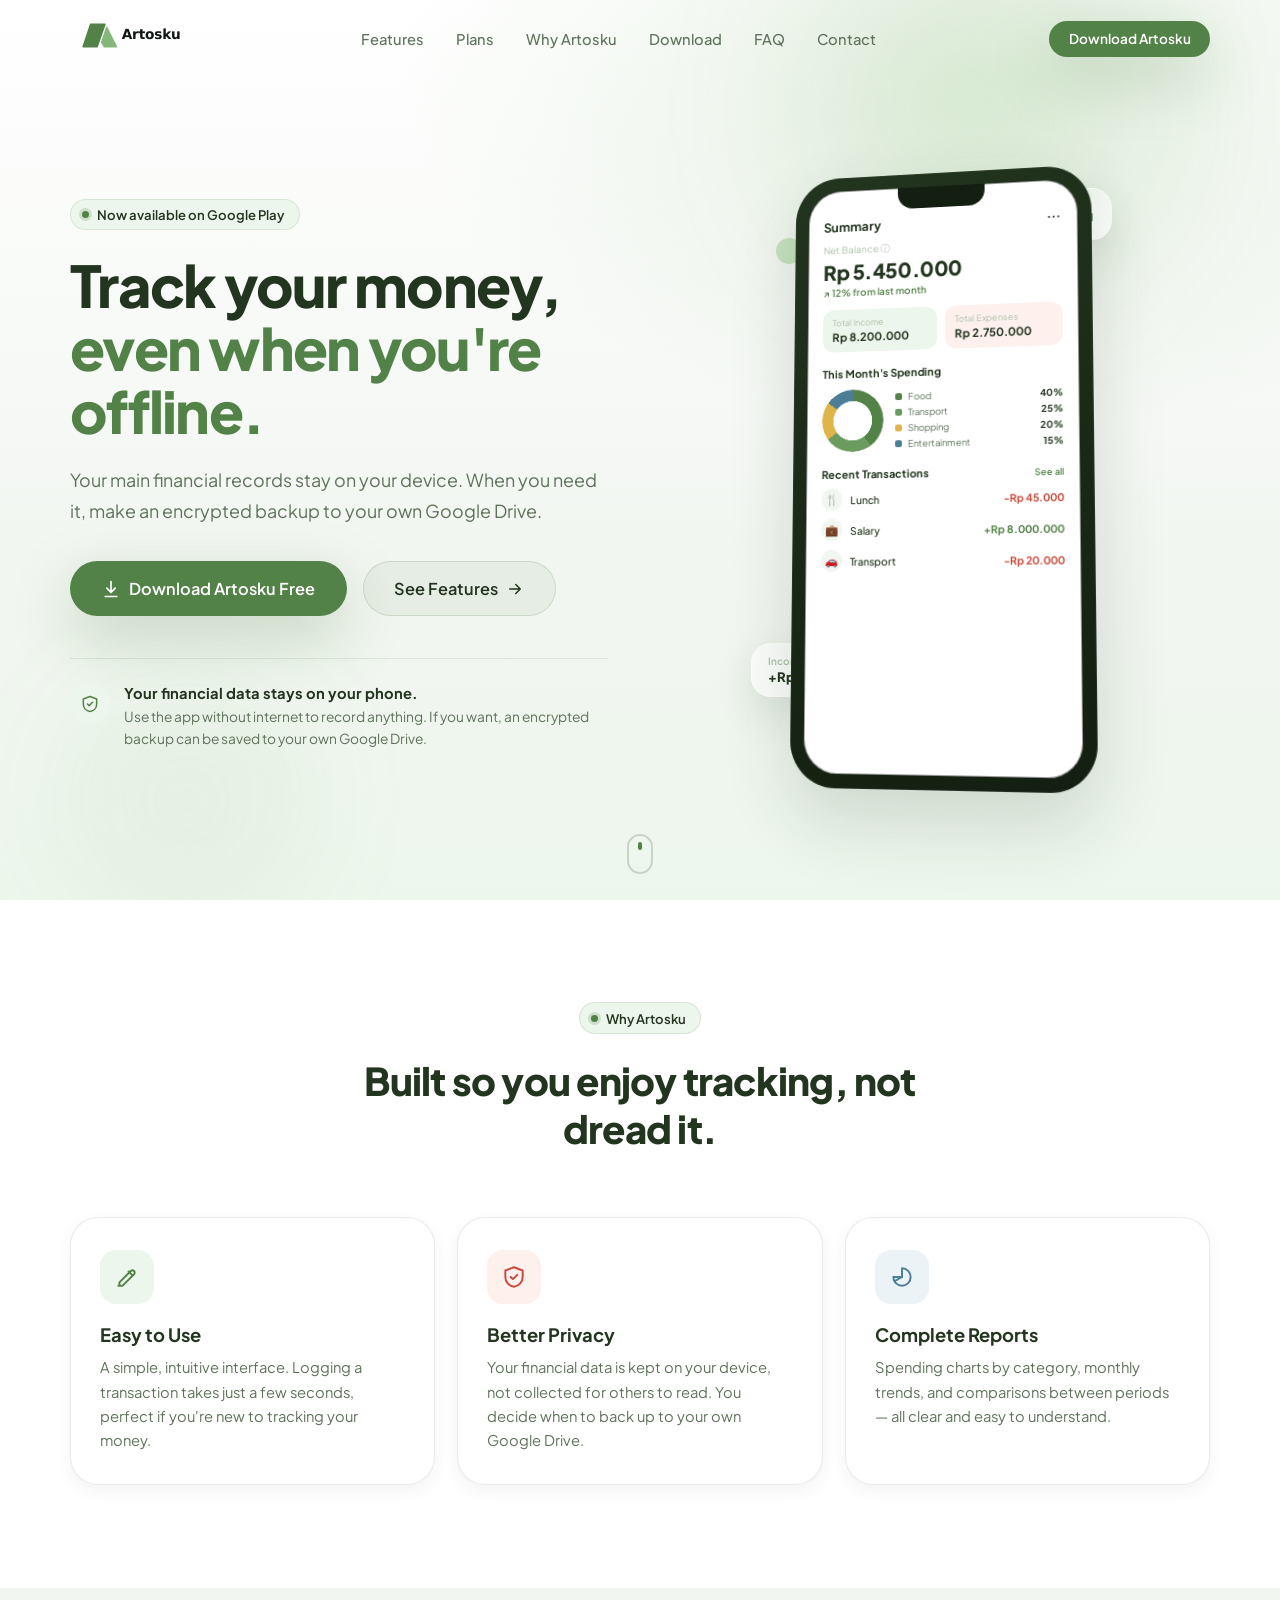
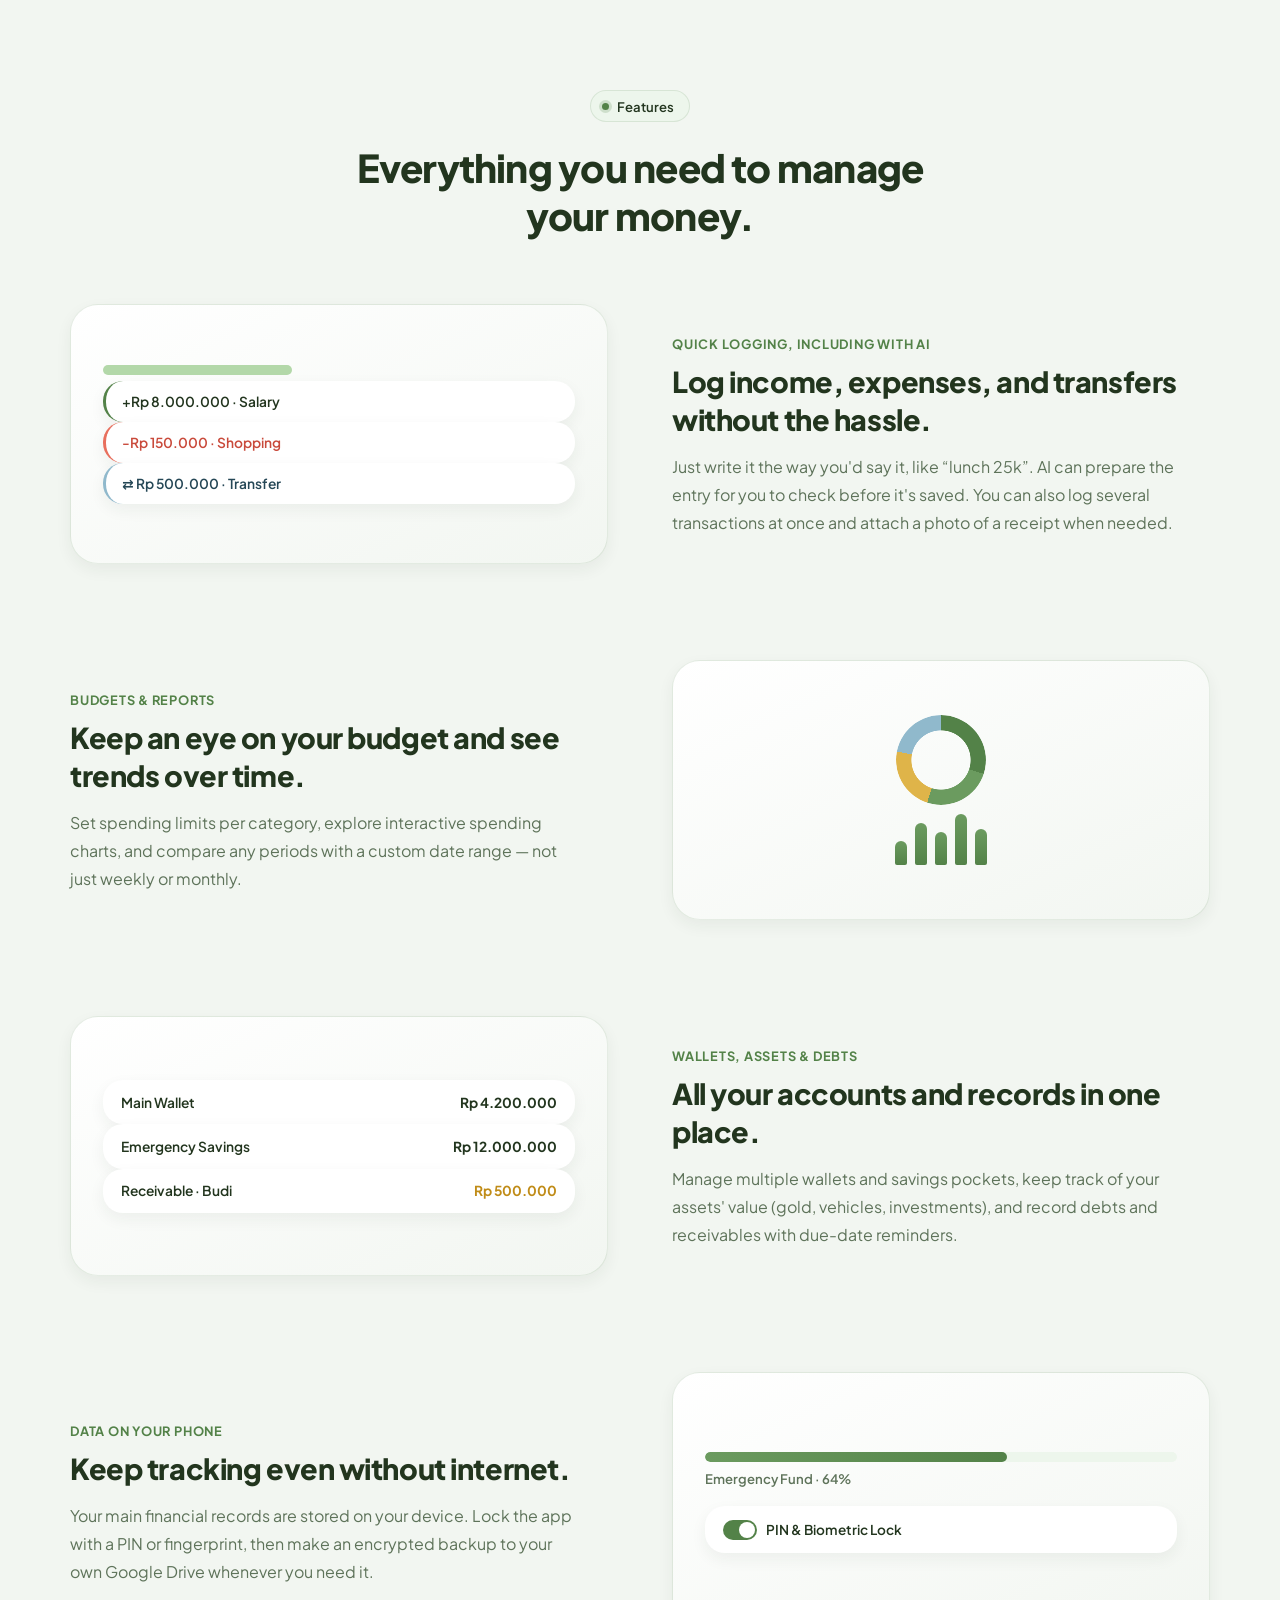
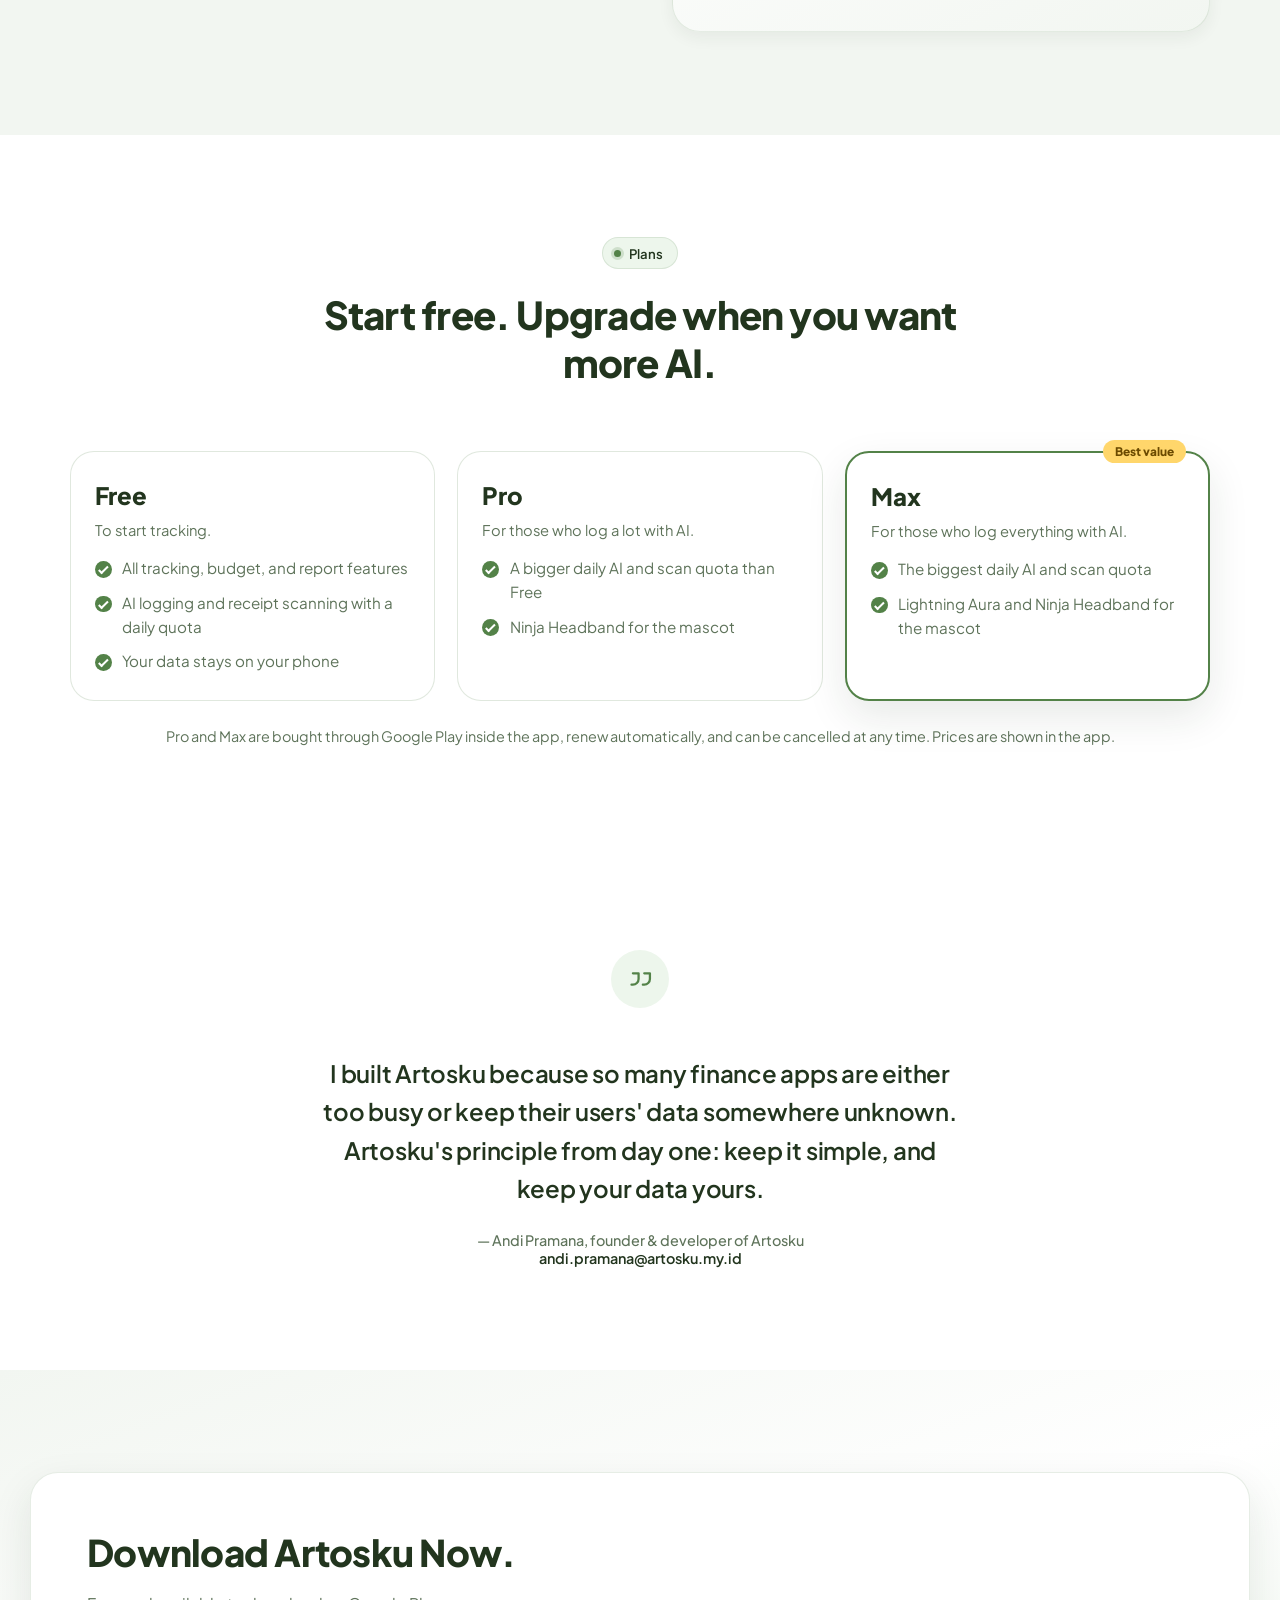
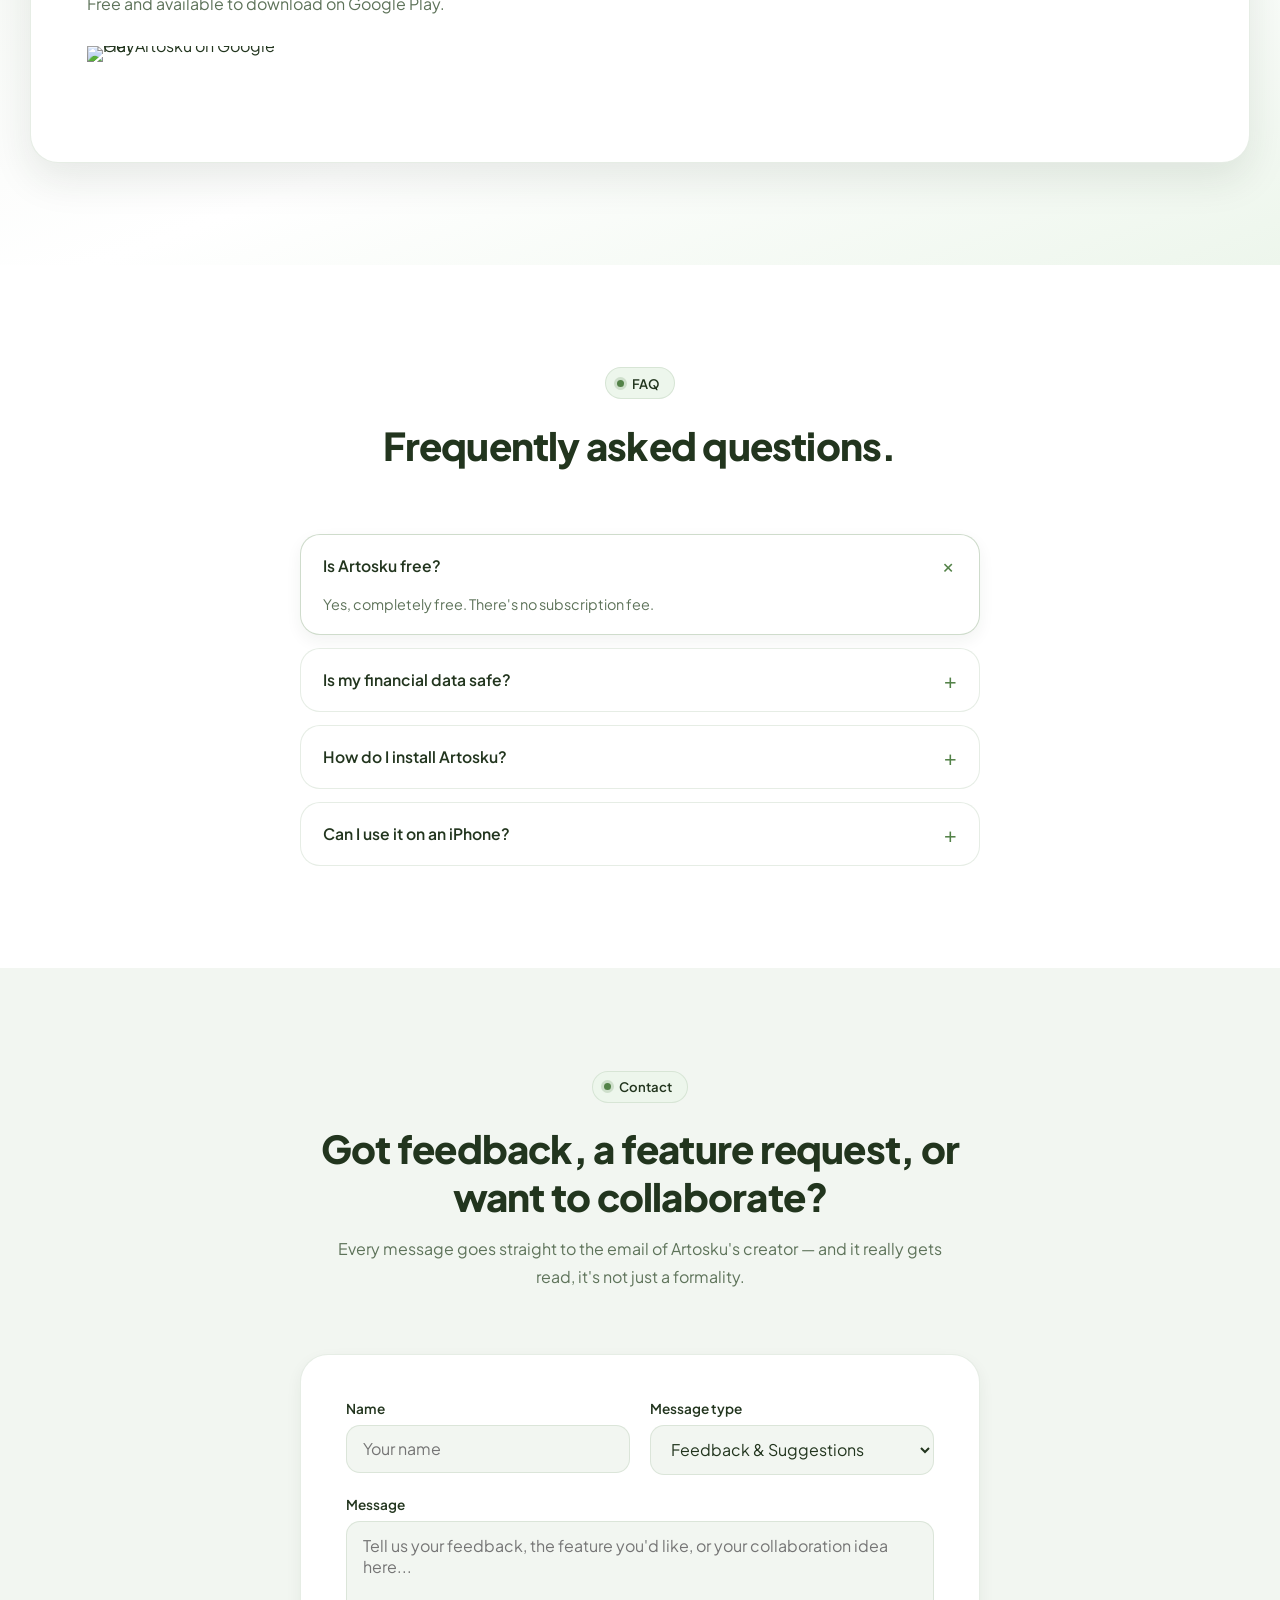
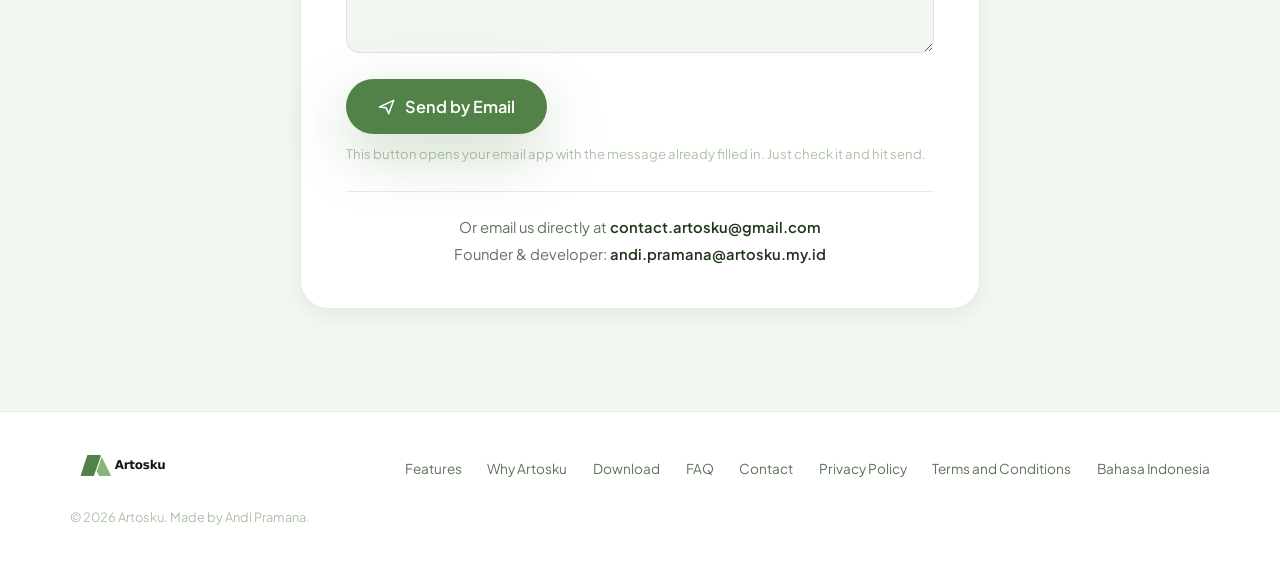
==== en/index.html @ 72b4ba41 "feat(i18n): English version of the website (landing, privacy, terms, early access), hreflang links a" ====
<!doctype html>
<html lang="en">
<head>
<meta charset="UTF-8" />
<meta name="viewport" content="width=device-width, initial-scale=1, viewport-fit=cover" />
<title>Artosku — Track Your Money, Even Offline</title>
<meta name="description" content="Artosku helps you track your finances, with your main data stored on your own device. Download it free on Google Play." />
<meta name="theme-color" content="#538248" />
<link rel="canonical" href="https://artosku.my.id/en/" />

<meta property="og:type" content="website" />
<meta property="og:title" content="Artosku — Track Your Money Easily, Live With More Clarity" />
<meta property="og:description" content="Track your finances with ease. Your data stays on your phone, stays private, and can be backed up to your own Google Drive." />
<meta property="og:image" content="../assets/artosku-app-icon.png" />
<meta name="twitter:card" content="summary_large_image" />
<meta name="twitter:title" content="Artosku — Track Your Money Easily, Live With More Clarity" />
<meta name="twitter:description" content="Track your finances with ease. Your data stays on your phone, stays private, and can be backed up to your own Google Drive." />
<meta name="twitter:image" content="../assets/artosku-app-icon.png" />

<link rel="icon" href="../assets/artosku-app-icon.svg" type="image/svg+xml" />
<link rel="apple-touch-icon" href="../assets/artosku-app-icon.png" />

<link rel="preconnect" href="https://fonts.googleapis.com" />
<link rel="preconnect" href="https://fonts.gstatic.com" crossorigin />
<link href="https://fonts.googleapis.com/css2?family=Plus+Jakarta+Sans:ital,wght@0,400;0,500;0,600;0,700;0,800;1,500&display=swap" rel="stylesheet" />

<link rel="stylesheet" href="../css/styles.css" />

<script type="application/ld+json">
{
  "@context": "https://schema.org",
  "@type": "MobileApplication",
  "name": "Artosku",
  "operatingSystem": "ANDROID",
  "applicationCategory": "FinanceApplication",
  "description": "A personal finance app for tracking income, expenses, budgets, and reports.",
  "offers": { "@type": "Offer", "price": "0", "priceCurrency": "IDR" }
}
</script>
<link rel="alternate" hreflang="id" href="https://artosku.my.id/" />
<link rel="alternate" hreflang="en" href="https://artosku.my.id/en/" />
<link rel="alternate" hreflang="x-default" href="https://artosku.my.id/" />
</head>
<body>

<a class="skip-link" href="#main">Skip to content</a>

<div class="cursor-glow" aria-hidden="true"></div>

<header class="navbar" id="navbar">
  <div class="container navbar__inner">
    <a href="#top" class="brand">
      <img src="../assets/artosku-logo.svg" alt="Artosku" width="118" height="49" class="brand__logo" />
    </a>

    <nav class="nav-links" aria-label="Main navigation">
      <a href="#fitur">Features</a>
      <a href="#paket">Plans</a>
      <a href="#kenapa">Why Artosku</a>
      <a href="#unduh">Download</a>
      <a href="#faq">FAQ</a>
      <a href="#kontak">Contact</a>
    </nav>

    <div class="navbar__actions">
      <a href="#unduh" class="btn btn--primary btn--sm">
        <span>Download Artosku</span>
      </a>
      <button class="menu-toggle" id="menuToggle" aria-label="Open menu" aria-expanded="false" aria-controls="mobileMenu">
        <span></span><span></span><span></span>
      </button>
    </div>
  </div>
</header>

<div class="mobile-menu" id="mobileMenu">
  <nav aria-label="Mobile navigation">
    <a href="#fitur">Features</a>
    <a href="#paket">Plans</a>
    <a href="#kenapa">Why Artosku</a>
    <a href="#unduh">Download</a>
    <a href="#faq">FAQ</a>
    <a href="#kontak">Contact</a>
    <a href="#unduh" class="btn btn--primary">Download Artosku</a>
  </nav>
</div>

<main id="main">

  <!-- ============ HERO ============ -->
  <section class="hero" id="top">
    <div class="hero__bg" aria-hidden="true">
      <div class="hero__sky"></div>
      <div class="hero__glow hero__glow--1"></div>
      <div class="hero__glow hero__glow--2"></div>
      <img class="parallax-layer" data-speed="0.06" src="../assets/layer-4-back.png" alt="" />
      <img class="parallax-layer" data-speed="0.12" src="../assets/layer-3.png" alt="" />
      <img class="parallax-layer" data-speed="0.20" src="../assets/layer-2.png" alt="" />
      <img class="parallax-layer parallax-layer--front" data-speed="0.32" src="../assets/layer-1-front.png" alt="" />
    </div>

    <div class="container hero__grid">
      <div class="hero__copy" data-reveal>
        <p class="eyebrow" data-reveal-child>
          <span class="eyebrow__dot"></span> Now available on Google Play
        </p>
        <h1 class="hero__title" data-reveal-child>
          Track your money,<br />
          <span class="text-accent">even when you're offline.</span>
        </h1>
        <p class="hero__desc" data-reveal-child>
          Your main financial records stay on your device. When you need it, make an encrypted backup to your own Google Drive.
        </p>

        <div class="hero__cta" data-reveal-child>
          <a href="#unduh" class="btn btn--primary btn--lg btn--shimmer">
            <svg class="icon" width="20" height="20" viewBox="0 0 24 24" fill="none"><path d="M12 3v13m0 0-5-5m5 5 5-5M5 21h14" stroke="currentColor" stroke-width="2" stroke-linecap="round" stroke-linejoin="round"/></svg>
            <span>Download Artosku Free</span>
          </a>
          <a href="#fitur" class="btn btn--ghost btn--lg">
            <span>See Features</span>
            <svg class="icon icon--arrow" width="18" height="18" viewBox="0 0 24 24" fill="none"><path d="M5 12h14m0 0-6-6m6 6-6 6" stroke="currentColor" stroke-width="2" stroke-linecap="round" stroke-linejoin="round"/></svg>
          </a>
        </div>

        <div class="hero__trust" data-reveal-child>
          <div class="hero__trust-icon">
            <svg width="20" height="20" viewBox="0 0 24 24" fill="none"><path d="M12 3 4 6v6c0 4.6 3.2 8.3 8 9 4.8-.7 8-4.4 8-9V6l-8-3Z" stroke="currentColor" stroke-width="1.8" stroke-linejoin="round"/><path d="m9 12 2 2 4-4" stroke="currentColor" stroke-width="1.8" stroke-linecap="round" stroke-linejoin="round"/></svg>
          </div>
          <div>
            <strong>Your financial data stays on your phone.</strong>
            <span>Use the app without internet to record anything. If you want, an encrypted backup can be saved to your own Google Drive.</span>
          </div>
        </div>
      </div>

      <div class="hero__visual" id="heroVisual" data-reveal>
        <div class="phone-stage" id="phoneStage">
          <div class="floating-card floating-card--chart" data-speed="0.45">
            <div class="floating-tilt">
              <svg width="22" height="22" viewBox="0 0 24 24" fill="none"><path d="M4 19V9m6 10V4m6 15v-7" stroke="currentColor" stroke-width="2.2" stroke-linecap="round"/></svg>
            </div>
          </div>
          <div class="floating-card floating-card--income" data-speed="0.4">
            <div class="floating-tilt">
              <span class="floating-card__label">Income</span>
              <span class="floating-card__value">+Rp 8.200.000</span>
            </div>
          </div>
          <div class="floating-dot floating-dot--1" data-speed="0.5"><div class="floating-tilt"></div></div>
          <div class="floating-dot floating-dot--2" data-speed="0.55"><div class="floating-tilt"></div></div>
          <div class="floating-spark" data-speed="0.5">
            <div class="floating-tilt">
              <svg width="18" height="18" viewBox="0 0 24 24" fill="currentColor"><path d="M12 2c.6 3.6 2.4 5.4 6 6-3.6.6-5.4 2.4-6 6-.6-3.6-2.4-5.4-6-6 3.6-.6 5.4-2.4 6-6Z"/></svg>
            </div>
          </div>

          <div class="phone" id="phoneMock">
            <div class="phone__notch"></div>
            <div class="phone__screen">
              <div class="mockscreen">
                <div class="mockscreen__top">
                  <span class="mockscreen__label">Summary</span>
                  <svg width="16" height="16" viewBox="0 0 24 24" fill="none"><circle cx="5" cy="12" r="1.6" fill="currentColor"/><circle cx="12" cy="12" r="1.6" fill="currentColor"/><circle cx="19" cy="12" r="1.6" fill="currentColor"/></svg>
                </div>
                <p class="mockscreen__sublabel">Net Balance <span>&#9432;</span></p>
                <p class="mockscreen__balance">Rp 5.450.000</p>
                <p class="mockscreen__trend">&#8599; 12% from last month</p>

                <div class="mockscreen__chips">
                  <div class="chip chip--in">
                    <span>Total Income</span>
                    <strong>Rp 8.200.000</strong>
                  </div>
                  <div class="chip chip--out">
                    <span>Total Expenses</span>
                    <strong>Rp 2.750.000</strong>
                  </div>
                </div>

                <p class="mockscreen__section-title">This Month's Spending</p>
                <div class="mockscreen__donut-row">
                  <div class="donut" role="img" aria-label="Spending chart by category"></div>
                  <ul class="donut-legend">
                    <li><i style="background:#538248"></i>Food <b>40%</b></li>
                    <li><i style="background:#6B9B5F"></i>Transport <b>25%</b></li>
                    <li><i style="background:#DFB449"></i>Shopping <b>20%</b></li>
                    <li><i style="background:#4C7F96"></i>Entertainment <b>15%</b></li>
                  </ul>
                </div>

                <div class="mockscreen__tx-head">
                  <span>Recent Transactions</span>
                  <span class="mockscreen__link">See all</span>
                </div>
                <ul class="tx-list">
                  <li>
                    <span class="tx-icon">&#127860;</span>
                    <span class="tx-name">Lunch</span>
                    <span class="tx-amount tx-amount--out">-Rp 45.000</span>
                  </li>
                  <li>
                    <span class="tx-icon">&#128188;</span>
                    <span class="tx-name">Salary</span>
                    <span class="tx-amount tx-amount--in">+Rp 8.000.000</span>
                  </li>
                  <li>
                    <span class="tx-icon">&#128663;</span>
                    <span class="tx-name">Transport</span>
                    <span class="tx-amount tx-amount--out">-Rp 20.000</span>
                  </li>
                </ul>
              </div>
            </div>
          </div>
        </div>
      </div>
    </div>

    <div class="scroll-cue" aria-hidden="true"><span></span></div>
  </section>

  <!-- ============ WHY ARTOSKU ============ -->
  <section class="section" id="kenapa">
    <div class="container">
      <div class="section__head" data-reveal>
        <p class="eyebrow eyebrow--center"><span class="eyebrow__dot"></span> Why Artosku</p>
        <h2 class="section__title">Built so you enjoy tracking, not dread it.</h2>
      </div>

      <div class="cards-3" data-reveal>
        <article class="feature-card" data-reveal-child>
          <div class="feature-card__icon feature-card__icon--a">
            <svg width="26" height="26" viewBox="0 0 24 24" fill="none"><path d="M4 20h4L18.5 9.5a2.1 2.1 0 0 0-3-3L5 17v3Z" stroke="currentColor" stroke-width="1.8" stroke-linejoin="round"/><path d="M13 6.5 17.5 11" stroke="currentColor" stroke-width="1.8"/></svg>
          </div>
          <h3>Easy to Use</h3>
          <p>A simple, intuitive interface. Logging a transaction takes just a few seconds, perfect if you're new to tracking your money.</p>
        </article>

        <article class="feature-card" data-reveal-child>
          <div class="feature-card__icon feature-card__icon--b">
            <svg width="26" height="26" viewBox="0 0 24 24" fill="none"><path d="M12 3 4 6v6c0 4.6 3.2 8.3 8 9 4.8-.7 8-4.4 8-9V6l-8-3Z" stroke="currentColor" stroke-width="1.8" stroke-linejoin="round"/><path d="m9 12 2 2 4-4" stroke="currentColor" stroke-width="1.8" stroke-linecap="round" stroke-linejoin="round"/></svg>
          </div>
          <h3>Better Privacy</h3>
          <p>Your financial data is kept on your device, not collected for others to read. You decide when to back up to your own Google Drive.</p>
        </article>

        <article class="feature-card" data-reveal-child>
          <div class="feature-card__icon feature-card__icon--c">
            <svg width="26" height="26" viewBox="0 0 24 24" fill="none"><path d="M12 12V4a8 8 0 1 1-8 8h8Z" stroke="currentColor" stroke-width="1.8" stroke-linejoin="round"/><path d="M12 12 5.6 15.6" stroke="currentColor" stroke-width="1.8" stroke-linecap="round"/></svg>
          </div>
          <h3>Complete Reports</h3>
          <p>Spending charts by category, monthly trends, and comparisons between periods &mdash; all clear and easy to understand.</p>
        </article>
      </div>
    </div>
  </section>

  <!-- ============ FEATURES ============ -->
  <section class="section section--soft" id="fitur">
    <div class="container">
      <div class="section__head" data-reveal>
        <p class="eyebrow eyebrow--center"><span class="eyebrow__dot"></span> Features</p>
        <h2 class="section__title">Everything you need to manage your money.</h2>
      </div>

      <div class="feature-rows">
        <div class="feature-row" data-reveal>
          <div class="feature-row__visual" data-reveal-child>
            <div class="mini-frame mini-frame--a">
              <div class="mini-line mini-line--head"></div>
              <div class="mini-pill mini-pill--income">+Rp 8.000.000 &middot; Salary</div>
              <div class="mini-pill mini-pill--expense">-Rp 150.000 &middot; Shopping</div>
              <div class="mini-pill mini-pill--transfer">&#8644; Rp 500.000 &middot; Transfer</div>
            </div>
          </div>
          <div class="feature-row__copy" data-reveal-child>
            <span class="feature-row__index">Quick Logging, Including With AI</span>
            <h3>Log income, expenses, and transfers without the hassle.</h3>
            <p>Just write it the way you'd say it, like “lunch 25k”. AI can prepare the entry for you to check before it's saved. You can also log several transactions at once and attach a photo of a receipt when needed.</p>
          </div>
        </div>

        <div class="feature-row feature-row--reverse" data-reveal>
          <div class="feature-row__visual" data-reveal-child>
            <div class="mini-frame mini-frame--b">
              <div class="mini-donut"></div>
              <div class="mini-bars">
                <span style="--h:40%"></span><span style="--h:70%"></span><span style="--h:55%"></span><span style="--h:85%"></span><span style="--h:60%"></span>
              </div>
            </div>
          </div>
          <div class="feature-row__copy" data-reveal-child>
            <span class="feature-row__index">Budgets &amp; Reports</span>
            <h3>Keep an eye on your budget and see trends over time.</h3>
            <p>Set spending limits per category, explore interactive spending charts, and compare any periods with a custom date range &mdash; not just weekly or monthly.</p>
          </div>
        </div>

        <div class="feature-row" data-reveal>
          <div class="feature-row__visual" data-reveal-child>
            <div class="mini-frame mini-frame--c">
              <div class="mini-wallet">Main Wallet <b>Rp 4.200.000</b></div>
              <div class="mini-wallet">Emergency Savings <b>Rp 12.000.000</b></div>
              <div class="mini-wallet mini-wallet--debt">Receivable &middot; Budi <b>Rp 500.000</b></div>
            </div>
          </div>
          <div class="feature-row__copy" data-reveal-child>
            <span class="feature-row__index">Wallets, Assets &amp; Debts</span>
            <h3>All your accounts and records in one place.</h3>
            <p>Manage multiple wallets and savings pockets, keep track of your assets' value (gold, vehicles, investments), and record debts and receivables with due-date reminders.</p>
          </div>
        </div>

        <div class="feature-row feature-row--reverse" data-reveal>
          <div class="feature-row__visual" data-reveal-child>
            <div class="mini-frame mini-frame--d">
              <div class="mini-goal">
                <div class="mini-goal__bar"><span style="width:64%"></span></div>
                <span class="mini-goal__label">Emergency Fund &middot; 64%</span>
              </div>
              <div class="mini-toggle"><span></span> PIN &amp; Biometric Lock</div>
            </div>
          </div>
          <div class="feature-row__copy" data-reveal-child>
            <span class="feature-row__index">Data on Your Phone</span>
            <h3>Keep tracking even without internet.</h3>
            <p>Your main financial records are stored on your device. Lock the app with a PIN or fingerprint, then make an encrypted backup to your own Google Drive whenever you need it.</p>
          </div>
        </div>
      </div>
    </div>
  </section>

  <!-- ============ PLANS ============ -->
  <section class="section" id="paket">
    <div class="container">
      <div class="section__head" data-reveal>
        <p class="eyebrow eyebrow--center"><span class="eyebrow__dot"></span> Plans</p>
        <h2 class="section__title">Start free. Upgrade when you want more AI.</h2>
      </div>

      <div class="cards-3 plans" data-reveal>
        <div class="plan-card" data-reveal-child>
          <h3>Free</h3>
          <p class="plan-card__note">To start tracking.</p>
          <ul>
            <li>All tracking, budget, and report features</li>
            <li>AI logging and receipt scanning with a daily quota</li>
            <li>Your data stays on your phone</li>
          </ul>
        </div>

        <div class="plan-card" data-reveal-child>
          <h3>Pro</h3>
          <p class="plan-card__note">For those who log a lot with AI.</p>
          <ul>
            <li>A bigger daily AI and scan quota than Free</li>
            <li>Ninja Headband for the mascot</li>
          </ul>
        </div>

        <div class="plan-card plan-card--best" data-reveal-child>
          <span class="plan-card__badge">Best value</span>
          <h3>Max</h3>
          <p class="plan-card__note">For those who log everything with AI.</p>
          <ul>
            <li>The biggest daily AI and scan quota</li>
            <li>Lightning Aura and Ninja Headband for the mascot</li>
          </ul>
        </div>
      </div>

      <p class="plans__foot" data-reveal>Pro and Max are bought through Google Play inside the app, renew automatically, and can be cancelled at any time. Prices are shown in the app.</p>
    </div>
  </section>

  <!-- ============ FOUNDER NOTE ============ -->
  <section class="section" id="cerita">
    <div class="container">
      <div class="founder-note" data-reveal>
        <div class="founder-note__mark" data-reveal-child>
          <svg width="34" height="34" viewBox="0 0 24 24" fill="none"><path d="M7 8h4v4c0 2.2-1.8 4-4 4H6" stroke="currentColor" stroke-width="1.6" stroke-linecap="round" stroke-linejoin="round"/><path d="M15 8h4v4c0 2.2-1.8 4-4 4h-1" stroke="currentColor" stroke-width="1.6" stroke-linecap="round" stroke-linejoin="round"/></svg>
        </div>
        <blockquote data-reveal-child>
          I built Artosku because so many finance apps are either too busy or keep
          their users' data somewhere unknown. Artosku's principle from day one:
          keep it simple, and keep your data yours.
        </blockquote>
        <p class="founder-note__by" data-reveal-child>&mdash; Andi Pramana, founder &amp; developer of Artosku<br /><a href="mailto:andi.pramana@artosku.my.id">andi.pramana@artosku.my.id</a></p>
      </div>
    </div>
  </section>

  <!-- ============ DOWNLOAD ============ -->
  <section class="section download" id="unduh">
    <div class="download__bg" aria-hidden="true"></div>
    <div class="container download__inner" data-reveal>
      <div class="download__copy" data-reveal-child>
        <h2>Download Artosku Now.</h2>
        <p>Free and available to download on Google Play.</p>

        <div class="download__actions">
          <a href="https://play.google.com/store/apps/details?id=com.artosku" target="_blank" rel="noopener" class="download__badge">
            <img src="../assets/google-play-badge.svg" alt="Get Artosku on Google Play" width="200" height="60" />
          </a>
        </div>
      </div>
    </div>
  </section>

  <!-- ============ FAQ ============ -->
  <section class="section" id="faq">
    <div class="container container--narrow">
      <div class="section__head" data-reveal>
        <p class="eyebrow eyebrow--center"><span class="eyebrow__dot"></span> FAQ</p>
        <h2 class="section__title">Frequently asked questions.</h2>
      </div>

      <div class="faq-list" data-reveal>
        <details class="faq-item" data-reveal-child open>
          <summary>Is Artosku free?</summary>
          <div class="faq-item__body">Yes, completely free. There's no subscription fee.</div>
        </details>
        <details class="faq-item" data-reveal-child>
          <summary>Is my financial data safe?</summary>
          <div class="faq-item__body">Your main financial data is stored on your phone. You can lock the app with a PIN or fingerprint, and make an encrypted backup to your own Google Drive.</div>
        </details>
        <details class="faq-item" data-reveal-child>
          <summary>How do I install Artosku?</summary>
          <div class="faq-item__body">Artosku is available directly on Google Play. Just open the download link on this page or search for "Artosku" on Google Play, then install it like any other app.</div>
        </details>
        <details class="faq-item" data-reveal-child>
          <summary>Can I use it on an iPhone?</summary>
          <div class="faq-item__body">For now, Artosku is only available for Android. iOS support is still being considered.</div>
        </details>
      </div>
    </div>
  </section>

  <!-- ============ CONTACT ============ -->
  <section class="section section--soft" id="kontak">
    <div class="container container--narrow">
      <div class="section__head" data-reveal>
        <p class="eyebrow eyebrow--center"><span class="eyebrow__dot"></span> Contact</p>
        <h2 class="section__title">Got feedback, a feature request, or want to collaborate?</h2>
        <p class="section__desc">Every message goes straight to the email of Artosku's creator &mdash; and it really gets read, it's not just a formality.</p>
      </div>

      <div class="contact-card" data-reveal>
        <form class="contact-form" id="contactForm">
          <div class="contact-form__row" data-reveal-child>
            <div class="form-field">
              <label for="contactName">Name</label>
              <input type="text" id="contactName" name="name" autocomplete="name" placeholder="Your name" required />
            </div>
            <div class="form-field">
              <label for="contactType">Message type</label>
              <select id="contactType" name="type" required>
                <option value="Feedback &amp; Suggestions">Feedback &amp; Suggestions</option>
                <option value="Feature Request">Feature Request</option>
                <option value="Partnership / Collaboration">Partnership / Collaboration</option>
                <option value="Other">Other</option>
              </select>
            </div>
          </div>

          <div class="form-field" data-reveal-child>
            <label for="contactMessage">Message</label>
            <textarea id="contactMessage" name="message" rows="5" placeholder="Tell us your feedback, the feature you'd like, or your collaboration idea here..." required></textarea>
          </div>

          <div class="contact-form__actions" data-reveal-child>
            <button type="submit" class="btn btn--primary btn--lg btn--shimmer">
              <svg class="icon" width="20" height="20" viewBox="0 0 24 24" fill="none"><path d="M3 12 20 4l-6 16-3-7-8-1Z" stroke="currentColor" stroke-width="1.8" stroke-linejoin="round"/></svg>
              <span>Send by Email</span>
            </button>
            <p class="contact-form__note">This button opens your email app with the message already filled in. Just check it and hit send.</p>
          </div>
        </form>

        <p class="contact-fallback" data-reveal-child>
          Or email us directly at
          <a href="mailto:contact.artosku@gmail.com">contact.artosku@gmail.com</a>
        </p>
        <p class="contact-fallback contact-fallback--founder" data-reveal-child>
          Founder &amp; developer:
          <a href="mailto:andi.pramana@artosku.my.id">andi.pramana@artosku.my.id</a>
        </p>
      </div>
    </div>
  </section>

</main>

<footer class="footer">
  <div class="container footer__inner">
    <a href="#top" class="brand brand--footer">
      <img src="../assets/artosku-logo.svg" alt="Artosku" width="102" height="42" class="brand__logo" />
    </a>
    <nav class="footer__links" aria-label="Footer navigation">
      <a href="#fitur">Features</a>
      <a href="#kenapa">Why Artosku</a>
      <a href="#unduh">Download</a>
      <a href="#faq">FAQ</a>
      <a href="#kontak">Contact</a>
      <a href="privacy.html">Privacy Policy</a>
      <a href="terms.html">Terms and Conditions</a>
      <a href="../index.html" hreflang="id" lang="id">Bahasa Indonesia</a>
    </nav>
    <p class="footer__copy">&copy; <span id="year"></span> Artosku. Made by Andi Pramana.</p>
  </div>
</footer>

<script src="../js/main.js"></script>
</body>
</html>
---- css/styles.css ----
/* ==========================================================================
   Artosku landing page — design tokens
   ========================================================================== */

:root {
  --primary: #538248;
  --primary-dark: #22351E;
  --primary-light: #86B77A;
  --secondary: #6B9B5F;
  --accent: #B3D8A9;
  --accent-soft: #EDF6EC;
  --action: #E86F5D;
  --action-dark: #C94A3B;
  --chart-blue: #4C7F96;
  --chart-gold: #DFB449;

  --bg: #FFFFFF;
  --bg-soft: #F2F6F1;
  --card-bg: rgba(255, 255, 255, 0.72);
  --card-border: rgba(83, 130, 72, 0.14);

  --ink: #22351E;
  --ink-soft: #5E735A;
  --ink-faint: #AEC1AA;

  --shadow-sm: 0 6px 16px rgba(34, 53, 30, 0.06);
  --shadow-md: 0 16px 40px rgba(34, 53, 30, 0.10);
  --shadow-lg: 0 30px 70px rgba(34, 53, 30, 0.16);
  --shadow-glow: 0 20px 60px rgba(83, 130, 72, 0.28);

  --radius-sm: 14px;
  --radius-md: 20px;
  --radius-lg: 28px;
  --radius-pill: 999px;

  --ease-out-expo: cubic-bezier(0.16, 1, 0.3, 1);
  --ease-soft: cubic-bezier(0.22, 1, 0.36, 1);

  --container-w: 1220px;
  --font-display: "Plus Jakarta Sans", ui-sans-serif, system-ui, sans-serif;
}

/* ==========================================================================
   Reset / base
   ========================================================================== */

*, *::before, *::after { box-sizing: border-box; }
/* scroll-behavior: smooth is intentionally NOT set globally here — in
   Chrome/Edge on Windows it also applies to native mouse-wheel scrolling,
   turning every discrete wheel tick into its own eased animation, which
   reads as stepped/jittery scrolling while just reading the page. Smooth
   scrolling for in-page anchor links is instead done via
   Element.scrollIntoView({ behavior: "smooth" }) in js/main.js, which only
   fires on anchor clicks and leaves native wheel/trackpad scrolling alone. */
html { overflow-x: hidden; }
@media (prefers-reduced-motion: reduce) {
  html { scroll-behavior: auto; }
  * { animation-duration: 0.001ms !important; animation-iteration-count: 1 !important; transition-duration: 0.001ms !important; scroll-behavior: auto !important; }
}

body {
  margin: 0;
  font-family: var(--font-display);
  color: var(--ink);
  background: var(--bg);
  -webkit-font-smoothing: antialiased;
  text-rendering: optimizeLegibility;
  overflow-x: hidden;
  width: 100%;
}

img { max-width: 100%; display: block; }
a { color: inherit; text-decoration: none; }
ul { list-style: none; margin: 0; padding: 0; }
h1, h2, h3, p { margin: 0; }
button { font: inherit; cursor: pointer; }
svg { display: block; }

.skip-link {
  position: absolute;
  left: -999px;
  top: 0;
  background: var(--primary);
  color: #fff;
  padding: 0.75rem 1.25rem;
  border-radius: 0 0 var(--radius-sm) 0;
  z-index: 1000;
}
.skip-link:focus { left: 0; }

:focus-visible {
  outline: 2px solid var(--primary);
  outline-offset: 3px;
  border-radius: 6px;
}

.container {
  max-width: var(--container-w);
  margin-inline: auto;
  padding-inline: clamp(1.25rem, 4vw, 2.5rem);
}
.container--narrow { max-width: 760px; }

.text-accent { color: var(--primary); }

/* cursor glow (desktop only, decorative) */
.cursor-glow {
  position: fixed;
  inset: 0;
  pointer-events: none;
  z-index: 2;
  background: radial-gradient(420px circle at var(--mx, 50%) var(--my, 30%), rgba(83, 130, 72, 0.07), transparent 70%);
  opacity: 0;
  transition: opacity 0.4s ease;
}
@media (hover: hover) and (pointer: fine) {
  .cursor-glow.is-active { opacity: 1; }
}

/* ==========================================================================
   Buttons
   ========================================================================== */

.btn {
  --btn-y: 0px;
  position: relative;
  display: inline-flex;
  align-items: center;
  justify-content: center;
  gap: 0.5rem;
  font-weight: 600;
  font-size: 0.95rem;
  padding: 0.85rem 1.5rem;
  border-radius: var(--radius-pill);
  border: 1px solid transparent;
  transform: translateY(var(--btn-y));
  transition: transform 0.35s var(--ease-out-expo), box-shadow 0.35s var(--ease-out-expo), background 0.25s ease, border-color 0.25s ease;
  white-space: nowrap;
}
.btn .icon { transition: transform 0.3s var(--ease-out-expo); }
.btn:hover { --btn-y: -3px; }
.btn:active { --btn-y: -1px; }

.btn--primary {
  background: var(--primary);
  color: #fff;
  box-shadow: var(--shadow-glow);
}
.btn--primary:hover { box-shadow: 0 26px 60px rgba(83, 130, 72, 0.38); }

.btn--shimmer { position: relative; overflow: hidden; }
.btn--shimmer::after {
  content: "";
  position: absolute;
  inset: 0;
  background: linear-gradient(115deg, transparent 20%, rgba(255, 255, 255, 0.35) 40%, transparent 60%);
  transform: translateX(-120%);
  transition: transform 0.9s var(--ease-out-expo);
}
.btn--shimmer:hover::after { transform: translateX(120%); }

.btn--ghost {
  background: rgba(83, 130, 72, 0.07);
  color: var(--primary-dark);
  border-color: rgba(83, 130, 72, 0.18);
}
.btn--ghost:hover { background: rgba(83, 130, 72, 0.13); }
.btn--ghost:hover .icon--arrow { transform: translateX(4px); }

.btn--lg { padding: 1rem 1.9rem; font-size: 1.02rem; }
.btn--sm { padding: 0.55rem 1.15rem; font-size: 0.85rem; }

/* ==========================================================================
   Navbar
   ========================================================================== */

.navbar {
  position: fixed;
  top: 0; left: 0; right: 0;
  z-index: 100;
  padding-block: 1.25rem;
  transition: padding 0.4s var(--ease-soft), background 0.4s var(--ease-soft), box-shadow 0.4s var(--ease-soft), backdrop-filter 0.4s ease;
}
.navbar.is-scrolled {
  padding-block: 0.7rem;
  background: rgba(255, 255, 255, 0.72);
  backdrop-filter: blur(16px) saturate(160%);
  -webkit-backdrop-filter: blur(16px) saturate(160%);
  box-shadow: 0 8px 30px rgba(34, 53, 30, 0.08);
}

.navbar__inner {
  display: flex;
  align-items: center;
  justify-content: space-between;
  gap: 1.5rem;
}

.brand { display: inline-flex; align-items: center; }
.brand__logo { width: 118px; height: auto; }

.nav-links { display: flex; align-items: center; gap: 2rem; }
.nav-links a {
  font-size: 0.92rem;
  font-weight: 500;
  color: var(--ink-soft);
  position: relative;
  padding-block: 4px;
  transition: color 0.25s ease;
}
.nav-links a::after {
  content: "";
  position: absolute;
  left: 0; right: 100%;
  bottom: 0;
  height: 2px;
  background: var(--primary);
  border-radius: 2px;
  transition: right 0.3s var(--ease-out-expo);
}
.nav-links a:hover { color: var(--ink); }
.nav-links a:hover::after { right: 0; }

.navbar__actions { display: flex; align-items: center; gap: 1rem; }
.navbar__actions .btn--primary { display: none; }
@media (min-width: 860px) { .navbar__actions .btn--primary { display: inline-flex; } }

.menu-toggle {
  display: flex;
  flex-direction: column;
  gap: 5px;
  background: none;
  border: none;
  padding: 8px;
}
.menu-toggle span {
  width: 22px; height: 2px;
  background: var(--ink);
  border-radius: 2px;
  transition: transform 0.35s var(--ease-out-expo), opacity 0.25s ease;
}
.menu-toggle[aria-expanded="true"] span:nth-child(1) { transform: translateY(7px) rotate(45deg); }
.menu-toggle[aria-expanded="true"] span:nth-child(2) { opacity: 0; }
.menu-toggle[aria-expanded="true"] span:nth-child(3) { transform: translateY(-7px) rotate(-45deg); }
@media (min-width: 860px) { .menu-toggle { display: none; } }

@media (max-width: 859px) {
  .nav-links { display: none; }
}

.mobile-menu {
  position: fixed;
  inset: 0;
  z-index: 99;
  background: linear-gradient(160deg, #ffffff 0%, var(--bg-soft) 100%);
  display: flex;
  align-items: center;
  justify-content: center;
  opacity: 0;
  visibility: hidden;
  transform: translateY(-8px);
  transition: opacity 0.4s var(--ease-soft), transform 0.4s var(--ease-soft), visibility 0.4s;
}
.mobile-menu.is-open { opacity: 1; visibility: visible; transform: translateY(0); }
.mobile-menu nav { display: flex; flex-direction: column; align-items: center; gap: 1.6rem; }
.mobile-menu a { font-size: 1.6rem; font-weight: 700; color: var(--ink); }
.mobile-menu .btn { margin-top: 1rem; }

/* ==========================================================================
   Hero
   ========================================================================== */

.hero {
  position: relative;
  /* Fits the whole hero (text + phone) into one viewport at load, desktop
     and mobile alike, instead of running past the fold — flex column's
     default cross-axis stretch keeps .hero__grid full-width while
     justify-content centers it vertically within the 100dvh box. Only
     .hero__bg and .scroll-cue are position:absolute, so .hero__grid is
     the sole flex item here. */
  min-height: 100dvh;
  display: flex;
  flex-direction: column;
  justify-content: center;
  padding-top: clamp(4.5rem, 9vw, 6rem);
  padding-bottom: clamp(2rem, 4vw, 3rem);
  overflow: hidden;
  isolation: isolate;
}

.hero__bg { position: absolute; inset: 0; z-index: -1; overflow: hidden; }
.hero__sky {
  position: absolute; inset: 0;
  background:
    radial-gradient(1000px 600px at 78% 8%, rgba(134, 183, 122, 0.18), transparent 60%),
    linear-gradient(180deg, #ffffff 0%, var(--bg-soft) 62%, #EDF6EC 100%);
}
.hero__glow {
  position: absolute;
  border-radius: 50%;
  filter: blur(60px);
  opacity: 0.55;
}
.hero__glow--1 { width: 460px; height: 460px; top: -120px; right: 6%; background: radial-gradient(circle, rgba(179, 216, 169, 0.78), transparent 70%); animation: drift-a 14s ease-in-out infinite; will-change: transform; }
.hero__glow--2 { width: 320px; height: 320px; bottom: -60px; left: 2%; background: radial-gradient(circle, rgba(134, 183, 122, 0.28), transparent 70%); animation: drift-b 18s ease-in-out infinite; will-change: transform; }

@keyframes drift-a { 0%,100% { transform: translate(0,0); } 50% { transform: translate(-24px, 26px); } }
@keyframes drift-b { 0%,100% { transform: translate(0,0); } 50% { transform: translate(20px, -18px); } }

.parallax-layer {
  position: absolute;
  left: 0; right: 0;
  bottom: 0;
  width: 100%;
  will-change: transform;
}
.parallax-layer--front { z-index: 2; }

.hero__grid {
  position: relative;
  z-index: 1;
  display: grid;
  grid-template-columns: minmax(0, 1fr);
  gap: clamp(2.5rem, 6vw, 4rem);
  align-items: center;
}
@media (min-width: 980px) {
  .hero__grid { grid-template-columns: minmax(0, 1fr) minmax(0, 1fr); }
  /* .phone-stage's own max-width:360px (≈730px tall at its 340/690 aspect
     ratio) was the actual cause of desktop overflow, not .hero's own
     height — min-height/flex-centering can't shrink content that's
     already taller than the viewport. Scaling the cap off viewport
     HEIGHT (not just width) keeps the phone (and so the whole hero)
     fitting one screen on both short laptop windows and tall monitors. */
  .hero__visual .phone-stage { max-width: clamp(220px, 34vh, 320px); }
}

.hero__copy, .hero__visual { min-width: 0; }

.eyebrow {
  display: inline-flex;
  align-items: center;
  gap: 0.5rem;
  font-size: 0.82rem;
  font-weight: 600;
  color: var(--primary-dark);
  background: var(--accent-soft);
  border: 1px solid var(--card-border);
  padding: 0.4rem 0.9rem 0.4rem 0.7rem;
  border-radius: var(--radius-pill);
  margin-bottom: 1.4rem;
}
.eyebrow__dot {
  width: 7px; height: 7px;
  border-radius: 50%;
  background: var(--primary);
  box-shadow: 0 0 0 3px rgba(83, 130, 72, 0.20);
  animation: pulse-dot 2.2s ease-in-out infinite;
}
@keyframes pulse-dot { 0%,100% { box-shadow: 0 0 0 3px rgba(83, 130, 72, 0.20); } 50% { box-shadow: 0 0 0 6px rgba(83, 130, 72, 0.09); } }
.eyebrow--center { justify-content: center; }

.hero__title {
  font-size: clamp(2.3rem, 5.2vw, 3.6rem);
  font-weight: 800;
  line-height: 1.1;
  letter-spacing: -0.03em;
  color: var(--ink);
}

.hero__desc {
  margin-top: 1.4rem;
  font-size: clamp(1rem, 1.4vw, 1.15rem);
  line-height: 1.7;
  color: var(--ink-soft);
  max-width: 42ch;
}

.hero__cta { display: flex; flex-wrap: wrap; gap: 1rem; margin-top: 2.2rem; }

.hero__trust {
  display: flex;
  align-items: flex-start;
  gap: 0.85rem;
  margin-top: 2.6rem;
  padding-top: 1.6rem;
  border-top: 1px solid var(--card-border);
  max-width: 34rem;
}
.hero__trust-icon {
  flex-shrink: 0;
  width: 40px; height: 40px;
  border-radius: 50%;
  display: grid; place-items: center;
  background: var(--accent-soft);
  color: var(--primary);
}
.hero__trust strong { display: block; font-size: 0.92rem; color: var(--ink); margin-bottom: 0.15rem; }
.hero__trust span { font-size: 0.86rem; color: var(--ink-soft); line-height: 1.55; }

/* ---- hero visual / phone stage ---- */

.hero__visual { position: relative; }
.phone-stage {
  position: relative;
  perspective: 1400px;
  max-width: 360px;
  margin-inline: auto;
}

.phone {
  position: relative;
  width: 100%;
  aspect-ratio: 340 / 690;
  background: linear-gradient(160deg, #22351E, #131F10);
  border-radius: 46px;
  padding: 14px;
  box-shadow: var(--shadow-lg), 0 0 0 1px rgba(255,255,255,0.06) inset;
  transform: rotateX(var(--rx, 6deg)) rotateY(var(--ry, -10deg)) scale(var(--ps, 1));
  transition: transform 0.5s var(--ease-out-expo);
  animation: float-phone 8s ease-in-out infinite;
  will-change: transform;
}
/* float-phone previously animated `margin-top`, which forces a layout
   reflow on every frame for as long as the hero is in view — a much
   costlier, jitter-prone way to move an element than animating `transform`,
   which the compositor can handle without touching layout. It's rewritten
   here as a translateY on `transform`, folded into the same keyframe value
   as the existing rotateX/rotateY/scale (read live from --rx/--ry/--ps) so
   the idle float and the JS mouse-tilt keep cooperating on one transform
   instead of one overwriting the other. */
@keyframes float-phone {
  0%, 100% { transform: rotateX(var(--rx, 6deg)) rotateY(var(--ry, -10deg)) scale(var(--ps, 1)) translateY(0); }
  50% { transform: rotateX(var(--rx, 6deg)) rotateY(var(--ry, -10deg)) scale(var(--ps, 1)) translateY(-14px); }
}

.phone__notch {
  position: absolute;
  top: 14px; left: 50%;
  transform: translateX(-50%);
  width: 90px; height: 22px;
  background: #131F10;
  border-radius: 0 0 16px 16px;
  z-index: 2;
}
.phone__screen {
  position: relative;
  width: 100%; height: 100%;
  background: #fff;
  border-radius: 34px;
  overflow: hidden;
  box-shadow: 0 0 0 1px rgba(0,0,0,0.4) inset;
}

.mockscreen {
  padding: 30px 16px 14px;
  font-size: 12px;
  height: 100%;
  overflow: hidden;
}
.mockscreen__top { display: flex; align-items: center; justify-content: space-between; color: var(--ink); }
.mockscreen__label { font-weight: 700; font-size: 13px; }
.mockscreen__sublabel { margin-top: 10px; font-size: 10px; color: var(--ink-faint); }
.mockscreen__balance { font-size: 21px; font-weight: 800; letter-spacing: -0.02em; margin-top: 2px; color: var(--ink); }
.mockscreen__trend { font-size: 10px; color: var(--primary); font-weight: 600; margin-top: 2px; }

.mockscreen__chips { display: flex; gap: 8px; margin-top: 12px; }
.chip { flex: 1; border-radius: 12px; padding: 8px 10px; }
.chip span { display: block; font-size: 9px; color: var(--ink-faint); }
.chip strong { display: block; font-size: 11.5px; font-weight: 700; margin-top: 2px; }
.chip--in { background: var(--accent-soft); }
.chip--out { background: #FDF0ED; }

.mockscreen__section-title { margin-top: 16px; font-weight: 700; font-size: 11px; color: var(--ink); }
.mockscreen__donut-row { display: flex; align-items: center; gap: 12px; margin-top: 10px; }
.donut {
  width: 64px; height: 64px;
  border-radius: 50%;
  flex-shrink: 0;
  background: conic-gradient(var(--primary) 0% 40%, var(--secondary) 40% 65%, var(--chart-gold) 65% 85%, var(--chart-blue) 85% 100%);
  -webkit-mask: radial-gradient(circle, transparent 44%, #000 45%);
  mask: radial-gradient(circle, transparent 44%, #000 45%);
}
.donut-legend { flex: 1; font-size: 9.5px; color: var(--ink-soft); display: flex; flex-direction: column; gap: 4px; }
.donut-legend li { display: flex; align-items: center; gap: 6px; }
.donut-legend i { width: 7px; height: 7px; border-radius: 2px; display: inline-block; }
.donut-legend b { margin-left: auto; color: var(--ink); font-weight: 700; }

.mockscreen__tx-head { display: flex; justify-content: space-between; align-items: baseline; margin-top: 16px; }
.mockscreen__tx-head span:first-child { font-weight: 700; font-size: 11px; color: var(--ink); }
.mockscreen__link { font-size: 9px; color: var(--primary); font-weight: 600; }
.tx-list { margin-top: 8px; display: flex; flex-direction: column; gap: 9px; }
.tx-list li { display: flex; align-items: center; gap: 8px; }
.tx-icon { width: 22px; height: 22px; border-radius: 50%; background: var(--bg-soft); display: grid; place-items: center; font-size: 11px; }
.tx-name { flex: 1; font-size: 10.5px; color: var(--ink); font-weight: 500; }
.tx-amount { font-size: 10.5px; font-weight: 700; }
.tx-amount--in { color: var(--primary); }
.tx-amount--out { color: var(--action-dark); }

/* floating cards around phone
   NOTE: the outer .floating-card/.floating-dot/.floating-spark elements carry
   the CSS `animation` (bob / spin-slow), which animates `transform`. JS never
   touches these — it only ever writes to the inner `.floating-tilt` wrapper's
   transform (mouse-parallax tilt). Keeping the two transform sources on
   separate elements avoids the CSS-animation-vs-inline-style cascade fight
   that caused the floaters to jitter. */
.floating-card, .floating-dot, .floating-spark {
  position: absolute;
  will-change: transform;
}
.floating-tilt { will-change: transform; }

.floating-card {
  background: var(--card-bg);
  backdrop-filter: blur(10px);
  border: 1px solid rgba(255,255,255,0.5);
  border-radius: var(--radius-md);
  box-shadow: var(--shadow-md);
  padding: 0.7rem 1rem;
  animation: bob 6s ease-in-out infinite;
}
.floating-card--chart {
  top: 4%; right: -6%;
  width: 52px; height: 52px;
  color: var(--primary);
  background: linear-gradient(150deg, var(--accent-soft), #fff);
  animation-delay: 0.4s;
}
.floating-card--chart .floating-tilt { display: grid; place-items: center; width: 100%; height: 100%; }
.floating-card--income {
  bottom: 14%; left: -12%;
  animation-delay: 1.2s;
}
.floating-card--income .floating-tilt { display: flex; flex-direction: column; gap: 2px; }
.floating-card__label { font-size: 10px; color: var(--ink-faint); font-weight: 600; }
.floating-card__value { font-size: 13px; font-weight: 800; color: var(--primary-dark); }

.floating-dot { animation: bob 7s ease-in-out infinite; }
.floating-dot .floating-tilt { border-radius: 50%; background: var(--accent); opacity: 0.7; width: 100%; height: 100%; }
.floating-dot--1 { width: 26px; height: 26px; top: 12%; left: -4%; animation-delay: 0.8s; }
.floating-dot--2 { width: 14px; height: 14px; bottom: 6%; right: 10%; animation-delay: 2s; }
.floating-spark { top: 30%; right: 4%; color: var(--secondary); animation: bob 5s ease-in-out infinite, spin-slow 9s linear infinite; }

@keyframes bob { 0%,100% { transform: translateY(0); } 50% { transform: translateY(-10px); } }
@keyframes spin-slow { to { transform: rotate(360deg); } }

.scroll-cue {
  position: absolute;
  left: 50%; bottom: 1.6rem;
  transform: translateX(-50%);
  width: 26px; height: 40px;
  border: 2px solid rgba(34, 53, 30, 0.18);
  border-radius: 20px;
  display: none;
}
.scroll-cue span {
  display: block;
  width: 4px; height: 8px;
  background: var(--primary);
  border-radius: 3px;
  margin: 6px auto;
  animation: scroll-cue-move 1.8s ease-in-out infinite;
}
@keyframes scroll-cue-move { 0% { transform: translateY(0); opacity: 1; } 70% { opacity: 0; } 100% { transform: translateY(10px); opacity: 0; } }
@media (min-width: 980px) { .scroll-cue { display: block; } }

/* ==========================================================================
   Sections / reveal
   ========================================================================== */

.section { padding-block: clamp(4rem, 8vw, 7rem); position: relative; }
.section--soft { background: var(--bg-soft); }

.section__head { text-align: center; max-width: 640px; margin-inline: auto; margin-bottom: clamp(2.5rem, 6vw, 4rem); }
.section__title { font-size: clamp(1.7rem, 3.4vw, 2.4rem); font-weight: 800; letter-spacing: -0.02em; line-height: 1.25; }

/* filter: blur() used to be animated alongside opacity/transform here. It's
   dropped: animating `filter` is comparatively expensive to paint (the
   browser has to resample neighboring pixels every frame, not just
   composite), and this transition re-runs on every section as the user
   scrolls down the whole page — on a lower-end GPU that repeated repaint
   cost can visibly stutter mid-transition, which reads as jitter on the
   very text the user is trying to read. Opacity + translateY alone still
   read as a clean reveal and are compositor-only (cheap). */
[data-reveal] [data-reveal-child] {
  opacity: 0;
  transform: translateY(28px);
  transition: opacity 0.9s var(--ease-out-expo), transform 0.9s var(--ease-out-expo);
}
[data-reveal].is-visible [data-reveal-child] { opacity: 1; transform: translateY(0); }
[data-reveal].is-visible [data-reveal-child]:nth-child(1) { transition-delay: 0.02s; }
[data-reveal].is-visible [data-reveal-child]:nth-child(2) { transition-delay: 0.12s; }
[data-reveal].is-visible [data-reveal-child]:nth-child(3) { transition-delay: 0.22s; }
[data-reveal].is-visible [data-reveal-child]:nth-child(4) { transition-delay: 0.32s; }

/* ==========================================================================
   Cards — Kenapa Artosku
   ========================================================================== */

.cards-3 { display: grid; grid-template-columns: minmax(0, 1fr); gap: 1.4rem; }
@media (min-width: 760px) { .cards-3 { grid-template-columns: repeat(3, minmax(0, 1fr)); } }

.feature-card {
  background: #fff;
  border: 1px solid var(--card-border);
  border-radius: var(--radius-lg);
  padding: 2rem 1.8rem;
  box-shadow: var(--shadow-sm);
  transition: transform 0.5s var(--ease-out-expo), box-shadow 0.5s var(--ease-out-expo), border-color 0.5s ease;
}
.feature-card:hover { transform: translateY(-8px); box-shadow: var(--shadow-md); border-color: rgba(83, 130, 72, 0.30); }

.feature-card__icon {
  width: 54px; height: 54px;
  border-radius: 16px;
  display: grid; place-items: center;
  margin-bottom: 1.2rem;
  transition: transform 0.5s var(--ease-out-expo);
}
.feature-card:hover .feature-card__icon { transform: rotate(-6deg) scale(1.06); }
.feature-card__icon--a { background: #EDF6EC; color: var(--primary); }
.feature-card__icon--b { background: #FDF0ED; color: var(--action-dark); }
.feature-card__icon--c { background: #EBF3F7; color: var(--chart-blue); }

.feature-card h3 { font-size: 1.15rem; font-weight: 700; margin-bottom: 0.6rem; }
.feature-card p { font-size: 0.92rem; line-height: 1.65; color: var(--ink-soft); }

/* ==========================================================================
   Feature rows (alternating)
   ========================================================================== */

.feature-rows { display: flex; flex-direction: column; gap: clamp(3.5rem, 8vw, 6rem); }

.feature-row {
  display: grid;
  grid-template-columns: minmax(0, 1fr);
  gap: 2.5rem;
  align-items: center;
}
@media (min-width: 900px) {
  .feature-row { grid-template-columns: minmax(0, 1fr) minmax(0, 1fr); gap: 4rem; }
  .feature-row--reverse .feature-row__visual { order: 2; }
}

.feature-row__index {
  display: inline-block;
  font-size: 0.8rem;
  font-weight: 700;
  color: var(--primary);
  text-transform: uppercase;
  letter-spacing: 0.06em;
  margin-bottom: 0.7rem;
}
.feature-row__copy h3 { font-size: clamp(1.35rem, 2.4vw, 1.8rem); font-weight: 800; letter-spacing: -0.015em; line-height: 1.3; margin-bottom: 0.9rem; }
.feature-row__copy p { color: var(--ink-soft); font-size: 1rem; line-height: 1.75; max-width: 42ch; }

.feature-row__visual {
  background: linear-gradient(155deg, #fff, var(--bg-soft));
  border: 1px solid var(--card-border);
  border-radius: var(--radius-lg);
  padding: 2rem;
  min-height: 260px;
  display: flex;
  flex-direction: column;
  justify-content: center;
  gap: 0.8rem;
  box-shadow: var(--shadow-sm);
  transition: transform 0.6s var(--ease-out-expo), box-shadow 0.6s var(--ease-out-expo);
}
.feature-row__visual:hover { transform: translateY(-6px); box-shadow: var(--shadow-md); }

.mini-line--head { width: 40%; height: 10px; border-radius: 6px; background: var(--accent); margin-bottom: 0.4rem; }
.mini-pill {
  padding: 0.75rem 1rem;
  border-radius: var(--radius-md);
  font-size: 0.86rem;
  font-weight: 600;
  background: #fff;
  box-shadow: var(--shadow-sm);
}
.mini-pill--income { color: var(--primary-dark); border-left: 3px solid var(--primary); }
.mini-pill--expense { color: var(--action-dark); border-left: 3px solid var(--action); }
.mini-pill--transfer { color: #254756; border-left: 3px solid #90B9CC; }

.mini-donut {
  width: 90px; height: 90px;
  border-radius: 50%;
  margin-inline: auto;
  background: conic-gradient(var(--primary) 0% 30%, var(--secondary) 30% 55%, var(--chart-gold) 55% 78%, #90B9CC 78% 100%);
  -webkit-mask: radial-gradient(circle, transparent 46%, #000 47%);
  mask: radial-gradient(circle, transparent 46%, #000 47%);
}
.mini-bars { display: flex; align-items: flex-end; gap: 8px; height: 60px; justify-content: center; }
.mini-bars span { width: 12px; height: var(--h); background: linear-gradient(180deg, var(--secondary), var(--primary)); border-radius: 6px 6px 2px 2px; }

.mini-wallet {
  display: flex; justify-content: space-between; align-items: center;
  background: #fff; border-radius: var(--radius-md); padding: 0.85rem 1.1rem;
  font-size: 0.86rem; font-weight: 600; color: var(--ink); box-shadow: var(--shadow-sm);
}
.mini-wallet b { color: var(--primary-dark); }
.mini-wallet--debt b { color: #C08C18; }

.mini-goal__bar { height: 10px; border-radius: var(--radius-pill); background: var(--accent-soft); overflow: hidden; }
.mini-goal__bar span { display: block; height: 100%; background: linear-gradient(90deg, var(--secondary), var(--primary)); border-radius: var(--radius-pill); }
.mini-goal__label { display: block; margin-top: 0.5rem; font-size: 0.82rem; font-weight: 600; color: var(--ink-soft); }
.mini-toggle {
  display: flex; align-items: center; gap: 0.6rem;
  margin-top: 1.2rem;
  background: #fff; border-radius: var(--radius-md); padding: 0.85rem 1.1rem;
  font-size: 0.85rem; font-weight: 600; color: var(--ink); box-shadow: var(--shadow-sm);
}
.mini-toggle span { width: 34px; height: 20px; border-radius: 10px; background: var(--primary); position: relative; flex-shrink: 0; }
.mini-toggle span::after { content: ""; position: absolute; top: 2px; right: 2px; width: 16px; height: 16px; border-radius: 50%; background: #fff; }

/* ==========================================================================
   Founder note
   ========================================================================== */

.founder-note {
  max-width: 720px;
  margin-inline: auto;
  text-align: center;
}
.founder-note__mark {
  display: inline-grid;
  place-items: center;
  width: 58px; height: 58px;
  border-radius: 50%;
  background: var(--accent-soft);
  color: var(--primary);
  margin-bottom: 1.4rem;
}
.founder-note blockquote {
  font-size: clamp(1.15rem, 2.4vw, 1.5rem);
  line-height: 1.6;
  font-weight: 600;
  color: var(--ink);
  letter-spacing: -0.01em;
}
.founder-note__by { margin-top: 1.2rem; color: var(--ink-soft); font-size: 0.9rem; font-weight: 500; }
.founder-note__by a { color: var(--primary-dark); font-weight: 600; }
.founder-note__by a:hover { color: var(--primary); }

/* ==========================================================================
   Download section
   ========================================================================== */

.download { position: relative; overflow: hidden; }
.download__bg {
  position: absolute; inset: 0; z-index: -1;
  background: linear-gradient(160deg, var(--bg-soft) 0%, #fff 55%, var(--accent-soft) 100%);
}
.download__inner {
  display: grid;
  grid-template-columns: minmax(0, 1fr);
  gap: 3rem;
  align-items: center;
  background: #fff;
  border: 1px solid var(--card-border);
  border-radius: var(--radius-lg);
  padding: clamp(2.2rem, 5vw, 3.5rem);
  box-shadow: var(--shadow-md);
}
@media (min-width: 860px) { .download__inner { grid-template-columns: minmax(0, 1.2fr) minmax(0, 0.8fr); } }

.download__copy h2 { font-size: clamp(1.7rem, 3.2vw, 2.3rem); font-weight: 800; letter-spacing: -0.02em; line-height: 1.25; }
.download__copy > p { margin-top: 0.9rem; color: var(--ink-soft); font-size: 1rem; line-height: 1.7; max-width: 40ch; }
.download__actions { margin-top: 1.8rem; display: flex; flex-direction: column; align-items: flex-start; gap: 0.7rem; }
.download__meta { font-size: 0.82rem; color: var(--ink-faint); }
.download__badge { display: inline-block; line-height: 0; border-radius: 8px; transition: transform 0.2s ease, opacity 0.2s ease; }
.download__badge:hover { transform: translateY(-2px); opacity: 0.92; }
.download__badge img { display: block; height: 60px; width: auto; }
.sr-only {
  position: absolute;
  width: 1px;
  height: 1px;
  padding: 0;
  margin: -1px;
  overflow: hidden;
  clip: rect(0, 0, 0, 0);
  white-space: nowrap;
  border: 0;
}

.download__howto { margin-top: 1.6rem; }
.download__howto summary {
  cursor: pointer;
  font-weight: 600;
  font-size: 0.9rem;
  color: var(--primary-dark);
  list-style: none;
  display: inline-flex;
  align-items: center;
  gap: 0.4rem;
}
.download__howto summary::before {
  content: "";
  width: 8px; height: 8px;
  border-right: 2px solid currentColor;
  border-bottom: 2px solid currentColor;
  transform: rotate(-45deg);
  transition: transform 0.3s var(--ease-out-expo);
}
.download__howto[open] summary::before { transform: rotate(45deg); }
.download__howto ol { margin-top: 0.9rem; padding-left: 1.2rem; list-style: decimal; display: flex; flex-direction: column; gap: 0.5rem; color: var(--ink-soft); font-size: 0.88rem; line-height: 1.6; }
.download__howto code { background: var(--bg-soft); padding: 0.1rem 0.4rem; border-radius: 6px; font-size: 0.85em; }

.download__visual { display: flex; justify-content: center; }
.phone--small { max-width: 190px; }
.phone__screen--simple { display: flex; flex-direction: column; align-items: center; justify-content: center; gap: 0.6rem; height: 100%; }
.phone__screen--simple img { border-radius: 18px; }
.phone__screen--simple p { font-weight: 800; color: var(--ink); font-size: 1.1rem; }

/* Tester/Early-Access page only (#daftar / body.page-early-access) — this
   is a single-purpose conversion page (not a long scrolling one like the
   landing page), so it gets a compact page-level flex layout that fits
   the fixed navbar + content + footer into one viewport with no scrolling,
   plus its own tighter vertical rhythm instead of the shared .section's
   generous clamp(4rem,8vw,7rem) block padding. Scoped to this page's body
   class / section id so the landing page's own #unduh section and normal
   scrolling pages are unaffected. */
body.page-early-access {
  height: 100dvh;
  overflow: hidden;
  display: flex;
  flex-direction: column;
}
body.page-early-access #main { flex: 1; min-height: 0; display: flex; flex-direction: column; }
body.page-early-access .footer { flex-shrink: 0; padding-block: 0.75rem; }

#daftar {
  flex: 1;
  min-height: 0;
  display: flex;
  align-items: center;
  padding-block: 1rem;
}
#daftar .download__inner {
  /* .download__bg (the parallax grass layers) now lives inside this element
     instead of behind it as a section-level sibling — the base
     .download__inner is an opaque white "card" (background/border/shadow),
     which was hiding the grass everywhere the card covered and only
     showing it in the section's outer gutter. position+z-index here makes
     this element its own stacking context so .download__bg's z-index:-1
     paints behind the copy/visual content but in front of nothing solid;
     overflow:hidden clips it to the (now borderless) card's edges. Card
     chrome is dropped entirely so the grass reads as the page's own
     backdrop, matching the frameless look the hero uses. */
  position: relative;
  z-index: 0;
  overflow: hidden;
  background: none;
  border: none;
  box-shadow: none;
  width: 100%;
  padding: clamp(1rem, 3vw, 1.75rem);
  grid-template-columns: minmax(0, 1fr) 130px;
  align-items: center;
  gap: 1rem;
}
#daftar .download__copy h1 { font-size: clamp(1.25rem, 4vw, 1.8rem); }
#daftar .download__copy > p { font-size: 0.92rem; margin-top: 0.5rem; }

/* .phone's own chrome (notch, border-radius, padding) and the mockscreen
   content (chips, donut, tx list) are fixed px, tuned for the ~280-360px
   width the hero renders it at — reflowing all of that at a genuinely
   narrow ~130px column would break it. Render .phone at that natural
   comfortable width off to the side, then visually scale the whole thing
   down with the transform it already supports (`scale(var(--ps,1))`) —
   proportions (and the tilt) stay intact, only overall size shrinks.
   .phone-stage reserves just the small post-scale footprint so the grid
   column stays a fixed 130px matching it exactly. */
#daftar .phone-stage {
  position: relative;
  width: 130px;
  /* Height has headroom above the scaled phone's own 130 * 690/340 ≈ 264px:
     the idle float-phone animation only ever moves the phone UP from rest
     (translateY 0 → -14px → 0), which after the ~0.464 scale is a ~6.5px
     upward shift — the buffer lives above the phone, not split evenly. */
  height: 275px;
  overflow: hidden;
  margin-inline: 0;
  perspective: none;
}
#daftar .phone-stage .phone {
  position: absolute;
  top: 10px;
  left: 0;
  width: 280px;
  --ps: 0.464; /* 130 / 280 */
  /* scale() pivots around the element's own center by default, which
     would shove this shrunk box outside the wrapper's clipped bounds
     (and leave just a sliver visible) — anchor it to top-left instead
     so it scales down in place, matching the wrapper's origin. */
  transform-origin: top left;
}

@media (min-width: 860px) {
  #daftar .download__inner { grid-template-columns: minmax(0, 1.2fr) minmax(0, 0.8fr); gap: 3rem; }
  #daftar .phone-stage {
    position: static;
    width: auto;
    height: auto;
    overflow: visible;
    perspective: 1400px;
    margin-inline: auto;
    max-width: 320px;
  }
  #daftar .phone-stage .phone {
    position: static;
    top: 0;
    width: 100%;
    --ps: 1;
  }
}

/* ==========================================================================
   FAQ
   ========================================================================== */

.faq-list { display: flex; flex-direction: column; gap: 0.8rem; }
.faq-item {
  background: #fff;
  border: 1px solid var(--card-border);
  border-radius: var(--radius-md);
  padding: 1.1rem 1.4rem;
  transition: box-shadow 0.3s ease, border-color 0.3s ease;
}
.faq-item[open] { box-shadow: var(--shadow-sm); border-color: rgba(83, 130, 72, 0.28); }
.faq-item summary {
  cursor: pointer;
  font-weight: 600;
  font-size: 0.98rem;
  list-style: none;
  display: flex;
  align-items: center;
  justify-content: space-between;
  gap: 1rem;
}
.faq-item summary::-webkit-details-marker { display: none; }
.faq-item summary::after {
  content: "+";
  font-size: 1.3rem;
  font-weight: 400;
  color: var(--primary);
  transition: transform 0.3s var(--ease-out-expo);
  flex-shrink: 0;
}
.faq-item[open] summary::after { transform: rotate(45deg); }
.faq-item__body { margin-top: 0.8rem; color: var(--ink-soft); font-size: 0.9rem; line-height: 1.7; }

/* ==========================================================================
   Kontak — kritik & saran, request fitur, kerja sama (mailto: form)
   ========================================================================== */

.section__desc {
  margin-top: 0.9rem;
  color: var(--ink-soft);
  font-size: 1rem;
  line-height: 1.7;
}

.contact-card {
  background: #fff;
  border: 1px solid var(--card-border);
  border-radius: var(--radius-lg);
  padding: clamp(1.8rem, 4vw, 2.8rem);
  box-shadow: var(--shadow-sm);
}

.contact-form { display: flex; flex-direction: column; gap: 1.3rem; }

/* minmax(0, 1fr) keeps long unbroken input/select content from forcing the
   grid track wider than its column and overflowing on narrow viewports —
   same discipline used by .hero__grid / .feature-row / .cards-3 above. */
.contact-form__row {
  display: grid;
  grid-template-columns: minmax(0, 1fr);
  gap: 1.3rem;
}
@media (min-width: 640px) {
  .contact-form__row { grid-template-columns: minmax(0, 1fr) minmax(0, 1fr); }
}

.form-field { display: flex; flex-direction: column; gap: 0.5rem; min-width: 0; }
.form-field label { font-size: 0.85rem; font-weight: 600; color: var(--ink); }

.form-field input,
.form-field select,
.form-field textarea {
  width: 100%;
  font: inherit;
  color: var(--ink);
  background: var(--bg-soft);
  border: 1px solid var(--card-border);
  border-radius: var(--radius-sm);
  padding: 0.8rem 1rem;
  transition: border-color 0.25s ease, background 0.25s ease;
}
.form-field input:focus-visible,
.form-field select:focus-visible,
.form-field textarea:focus-visible {
  border-color: var(--primary);
  background: #fff;
}
.form-field textarea { resize: vertical; min-height: 120px; }
.form-field select { cursor: pointer; }

.contact-form__actions {
  display: flex;
  flex-direction: column;
  align-items: flex-start;
  gap: 0.7rem;
  margin-top: 0.3rem;
}
.contact-form__note { font-size: 0.82rem; color: var(--ink-faint); }

.contact-fallback {
  margin-top: 1.8rem;
  padding-top: 1.6rem;
  border-top: 1px solid var(--card-border);
  text-align: center;
  font-size: 0.92rem;
  color: var(--ink-soft);
}
.contact-fallback a { color: var(--primary-dark); font-weight: 600; }
.contact-fallback a:hover { color: var(--primary); }
.contact-fallback--founder { margin-top: 0.6rem; padding-top: 0; border-top: 0; }

/* ==========================================================================
   Footer
   ========================================================================== */

.footer { padding-block: 2.5rem; border-top: 1px solid var(--card-border); }
.footer__inner {
  display: flex;
  flex-wrap: wrap;
  align-items: center;
  justify-content: space-between;
  gap: 1.5rem;
}
.brand--footer .brand__logo { width: 102px; }
.footer__links { display: flex; gap: 1.6rem; flex-wrap: wrap; }
.footer__links a { font-size: 0.85rem; color: var(--ink-soft); transition: color 0.25s ease; }
.footer__links a:hover { color: var(--primary); }
.footer__copy { font-size: 0.8rem; color: var(--ink-faint); }

/* ==========================================================================
   Legal document prose (privacy.html)
   ========================================================================== */

.legal-doc h1 {
  font-size: clamp(1.9rem, 4vw, 2.6rem);
  font-weight: 800;
  letter-spacing: -0.02em;
  line-height: 1.2;
  margin-top: 0.6rem;
}
.legal-doc__updated { color: var(--ink-faint); font-size: 0.85rem; margin-top: 0.5rem; margin-bottom: 2.5rem; }
.legal-doc h2 {
  font-size: 1.25rem;
  font-weight: 700;
  letter-spacing: -0.01em;
  margin-top: 2.4rem;
  margin-bottom: 0.8rem;
}
.legal-doc p { color: var(--ink-soft); font-size: 0.98rem; line-height: 1.75; margin-bottom: 1rem; }
.legal-doc ul { margin: 0 0 1rem; padding-left: 1.3rem; list-style: disc; display: flex; flex-direction: column; gap: 0.5rem; }
.legal-doc li { color: var(--ink-soft); font-size: 0.98rem; line-height: 1.7; }
.legal-doc strong { color: var(--ink); }
.legal-doc a { color: var(--primary); font-weight: 600; text-decoration: underline; text-underline-offset: 2px; }

/* ==========================================================================
   Small screens
   ========================================================================== */

@media (max-width: 520px) {
  .floating-card--income { left: -2%; }
  .floating-card--chart { right: -2%; }
  .hero__cta { flex-direction: column; align-items: stretch; }
  .hero__cta .btn { justify-content: center; }
}

/* ---------- Paket (Free, Pro, Max) ---------- */
.plans { align-items: stretch; margin-top: 2.2rem; }
.plan-card {
  position: relative;
  display: flex;
  flex-direction: column;
  gap: 0.7rem;
  padding: 1.7rem 1.5rem;
  background: #fff;
  border: 1px solid rgba(83, 130, 72, 0.18);
  border-radius: 24px;
}
.plan-card--best { border: 2px solid var(--primary); box-shadow: var(--shadow-md); }
.plan-card h3 { font-size: 1.5rem; font-weight: 800; }
.plan-card__note { font-size: 0.92rem; color: var(--ink-soft); margin: 0; }
.plan-card__badge {
  position: absolute;
  top: -13px;
  right: 22px;
  padding: 0.25rem 0.75rem;
  border-radius: 999px;
  background: #ffd66b;
  color: #6b4a00;
  font-size: 0.74rem;
  font-weight: 800;
}
.plan-card ul { list-style: none; margin: 0.4rem 0 0; padding: 0; display: grid; gap: 0.7rem; }
.plan-card li {
  position: relative;
  padding-left: 1.7rem;
  font-size: 0.95rem;
  line-height: 1.55;
  color: var(--ink-soft);
}
.plan-card li::before {
  content: "";
  position: absolute;
  left: 0;
  top: 0.3em;
  width: 1.05rem;
  height: 1.05rem;
  border-radius: 50%;
  background: var(--primary);
}
.plan-card li::after {
  content: "";
  position: absolute;
  left: 0.36rem;
  top: 0.5em;
  width: 0.32rem;
  height: 0.6rem;
  border: solid #fff;
  border-width: 0 2px 2px 0;
  transform: rotate(45deg);
}
.plans__foot { margin-top: 1.6rem; text-align: center; font-size: 0.9rem; color: var(--ink-soft); }
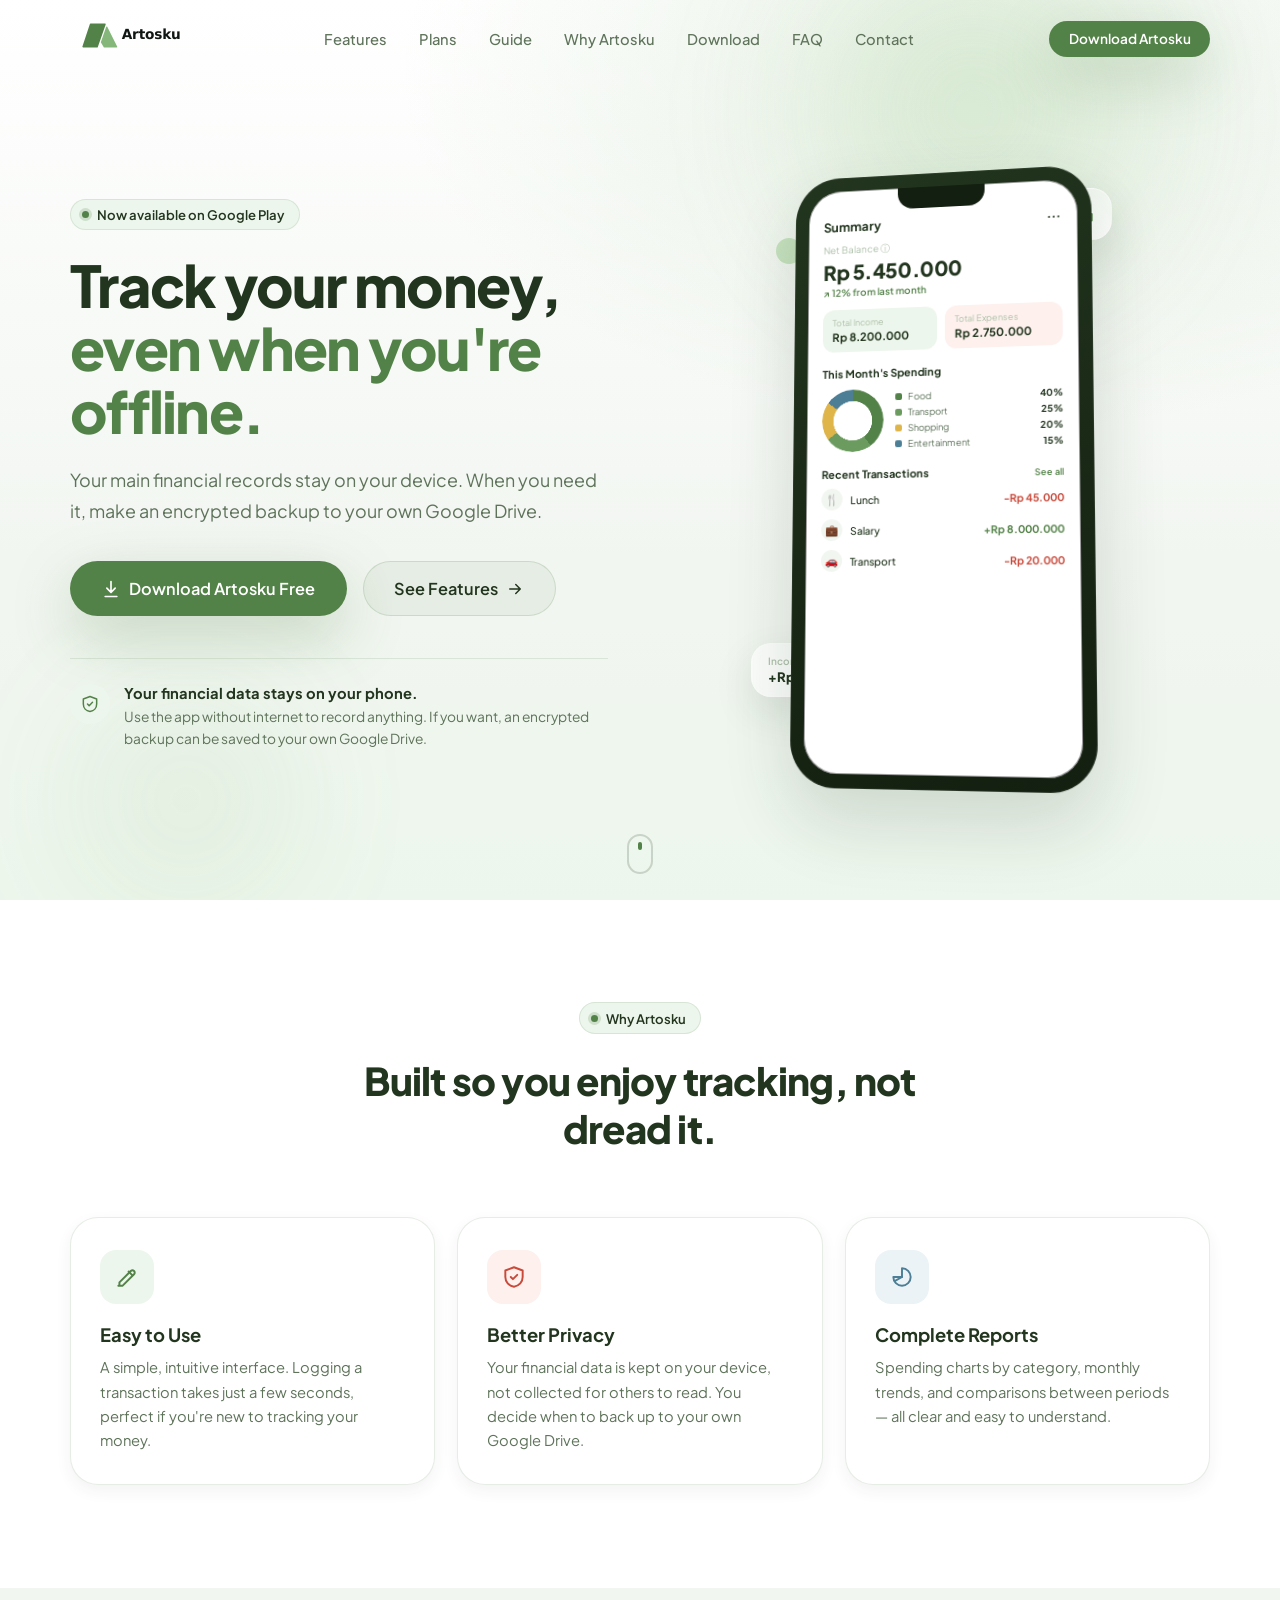
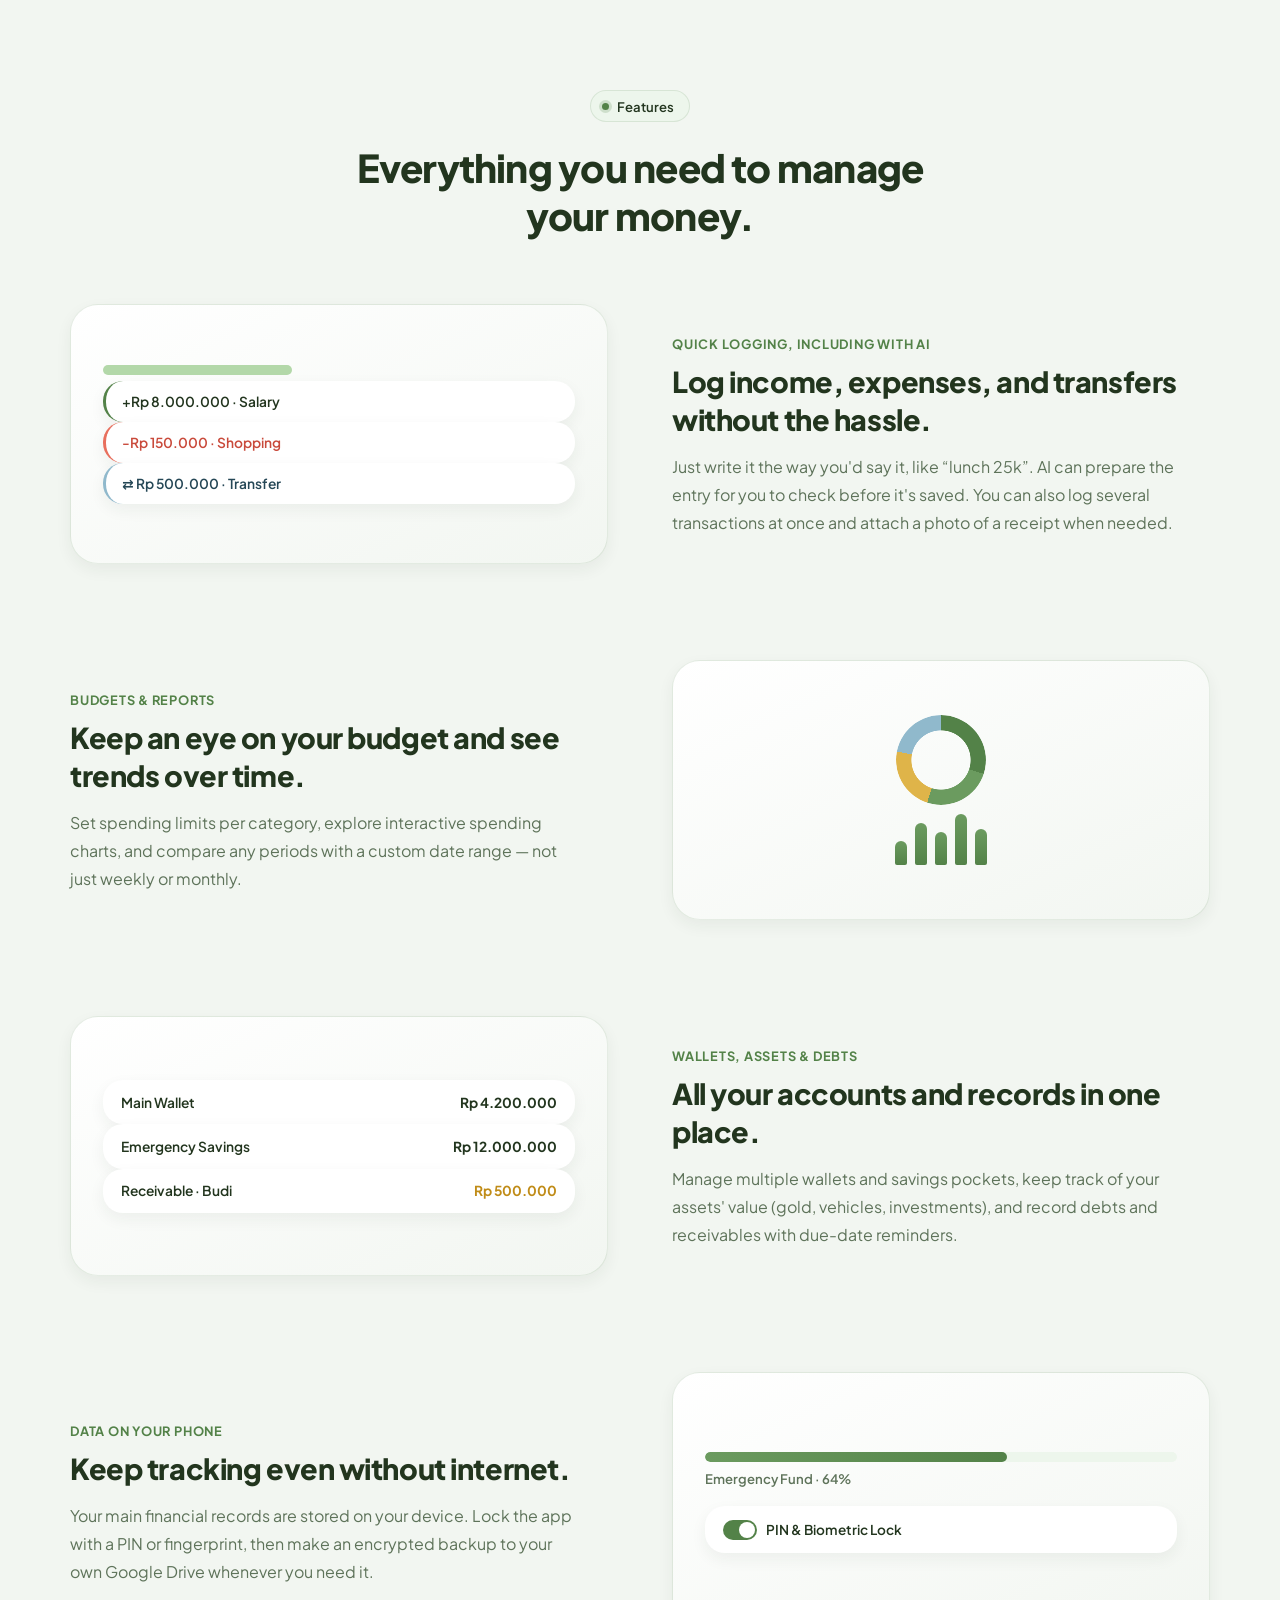
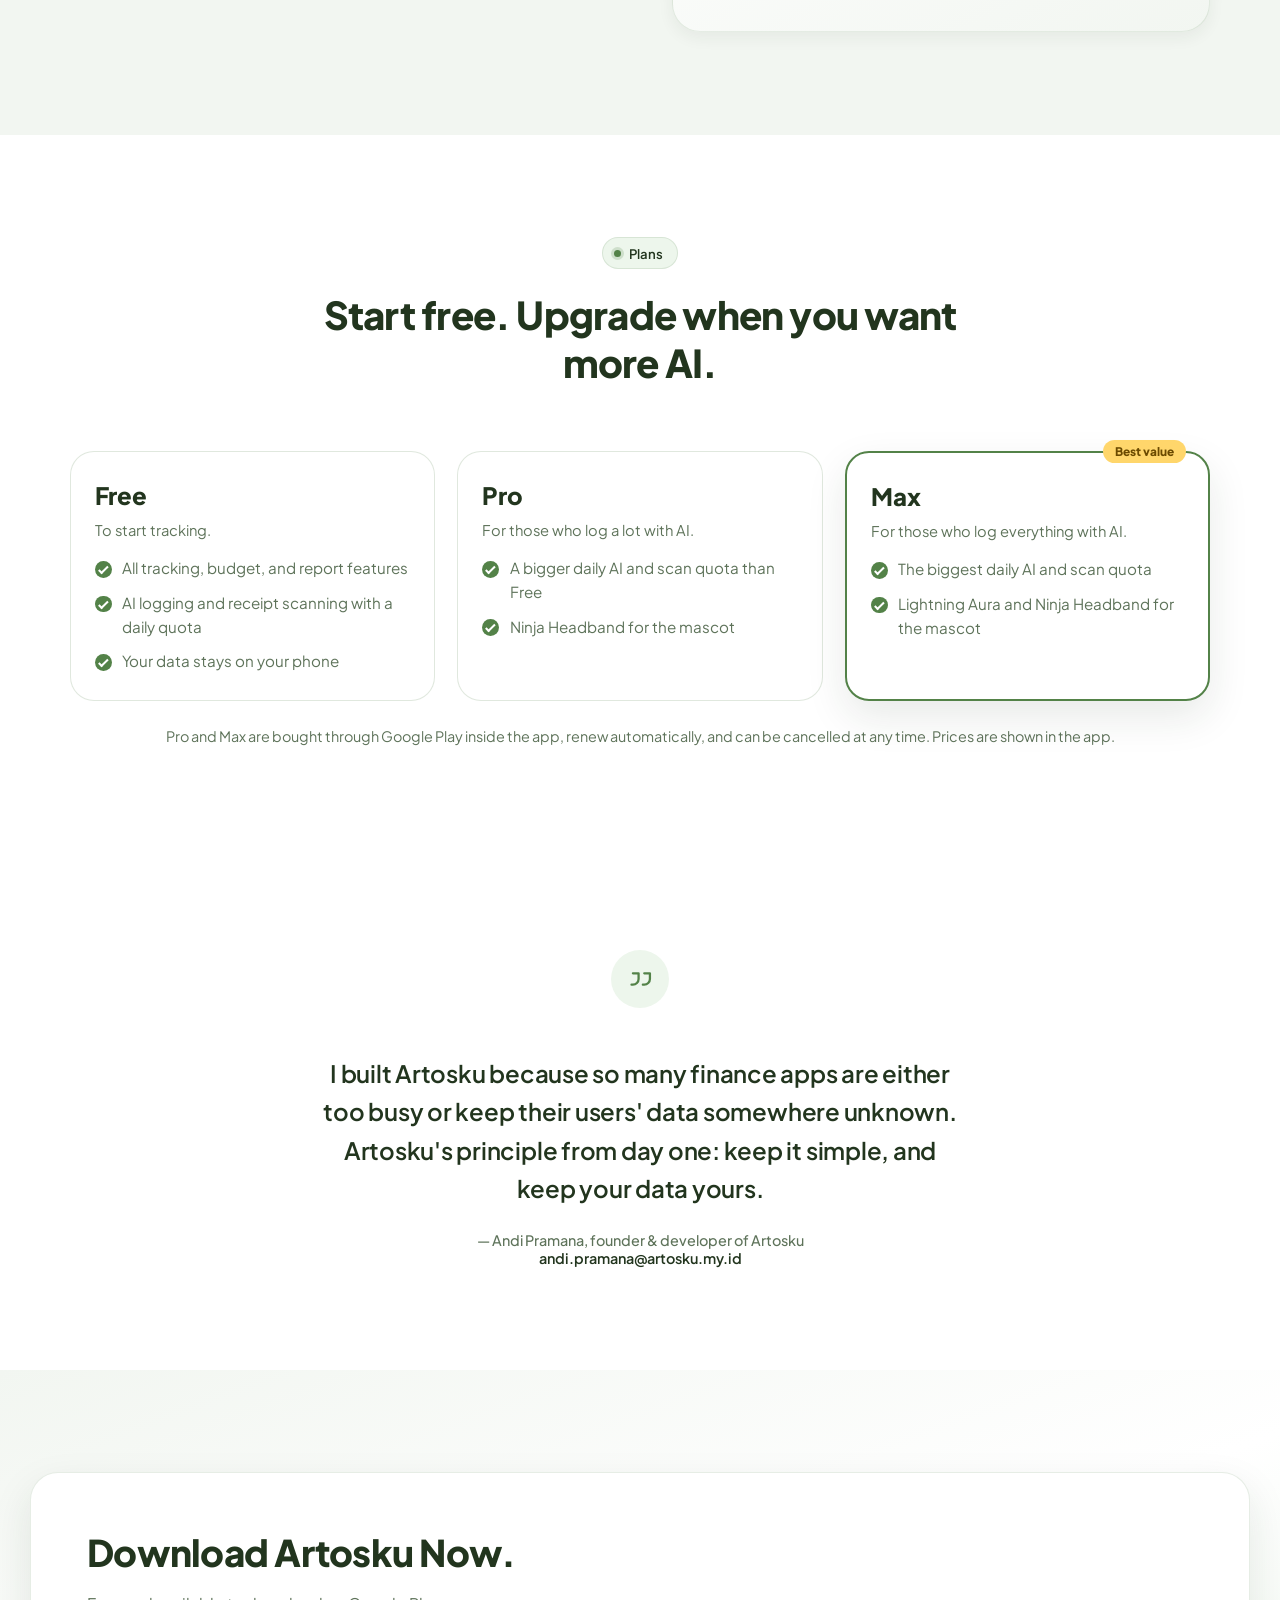
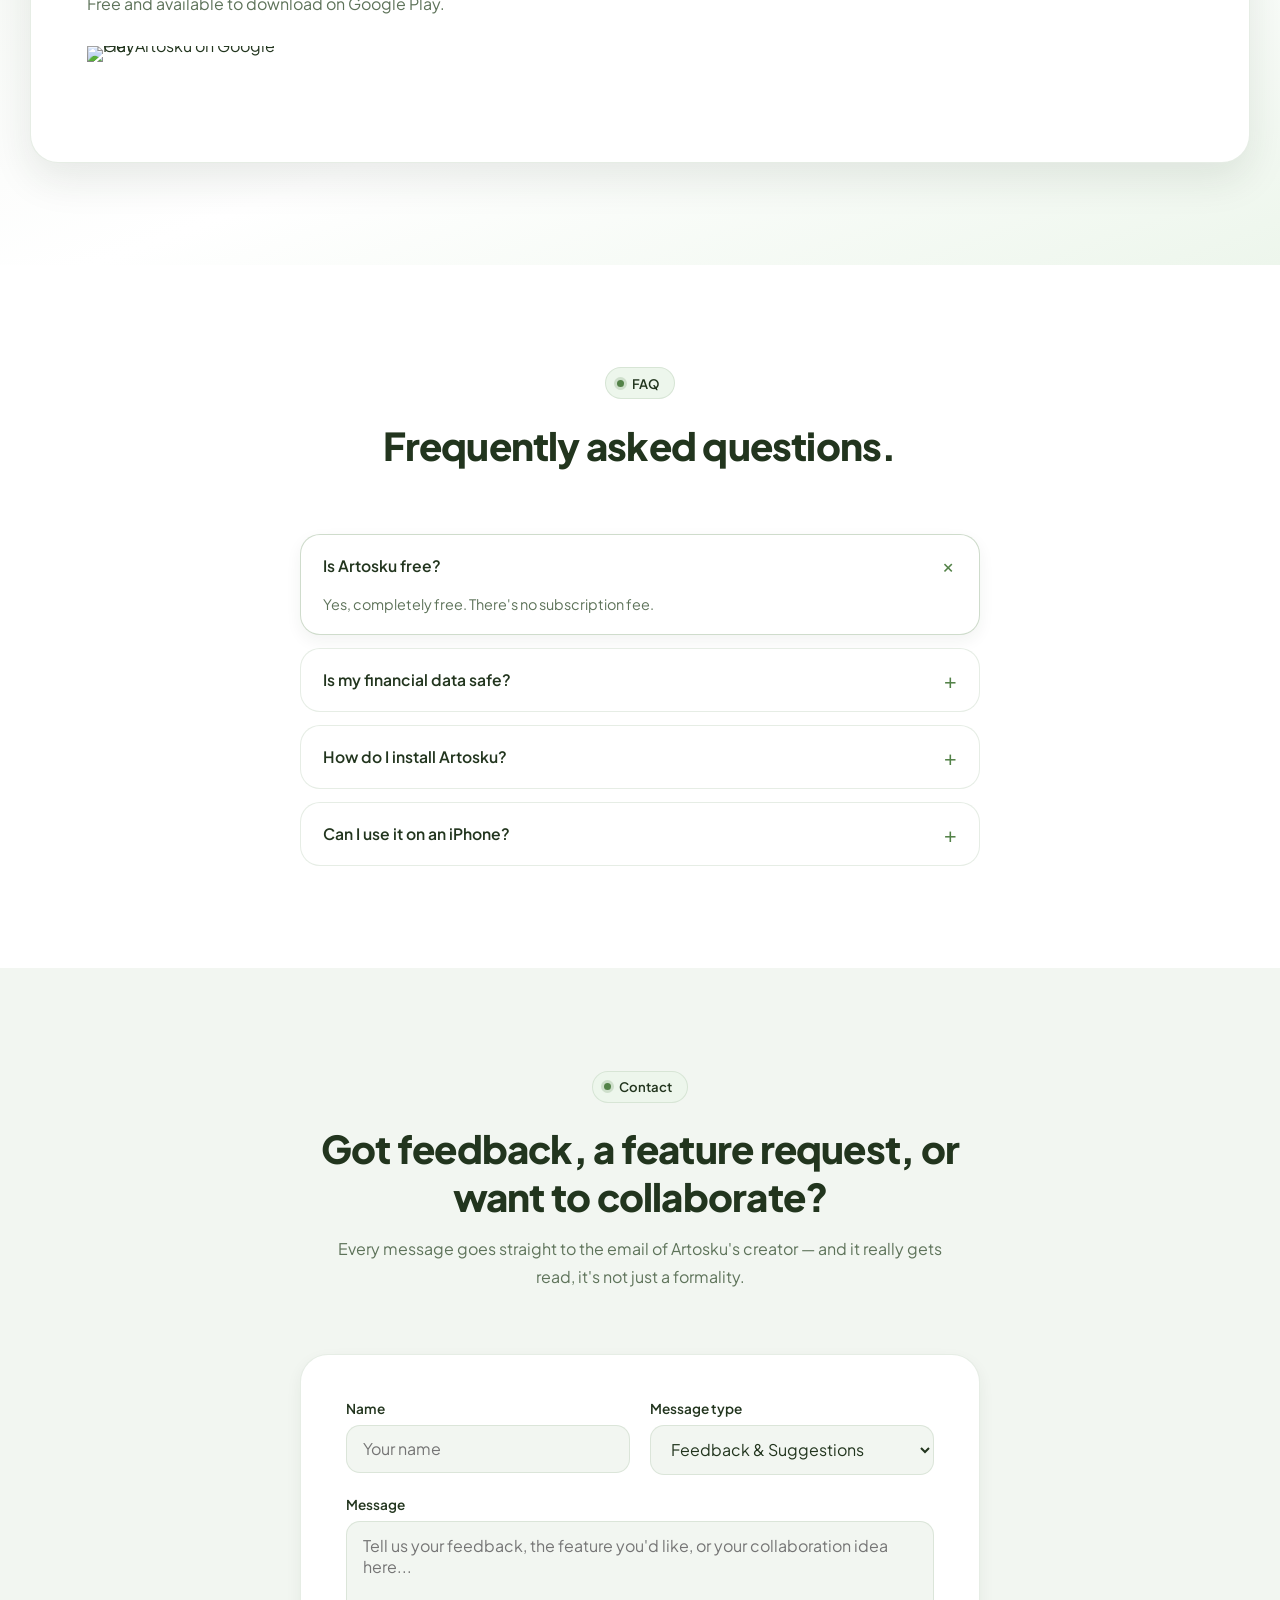
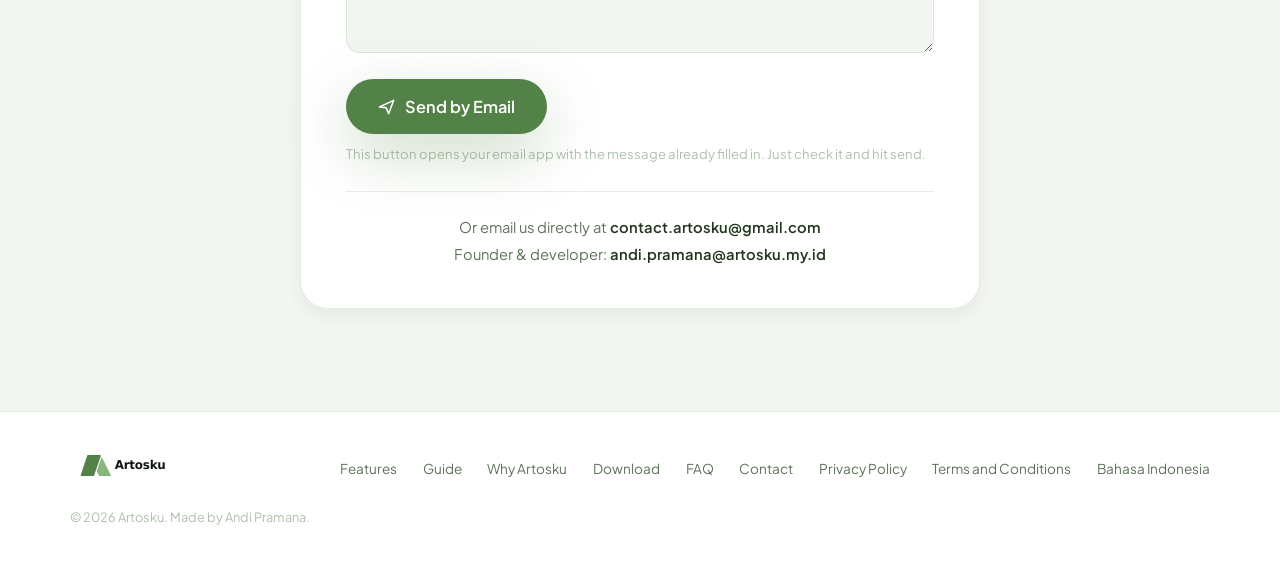
==== commit eadfa2a2: "feat(tutorial): static handbook generator and bilingual guide (ID & EN) - Pure Python AST-less catal" ====
--- a/en/index.html
+++ b/en/index.html
@@ -56,6 +56,7 @@
     <nav class="nav-links" aria-label="Main navigation">
       <a href="#fitur">Features</a>
       <a href="#paket">Plans</a>
+      <a href="tutorial/">Guide</a>
       <a href="#kenapa">Why Artosku</a>
       <a href="#unduh">Download</a>
       <a href="#faq">FAQ</a>
@@ -77,6 +78,7 @@
   <nav aria-label="Mobile navigation">
     <a href="#fitur">Features</a>
     <a href="#paket">Plans</a>
+    <a href="tutorial/">Guide</a>
     <a href="#kenapa">Why Artosku</a>
     <a href="#unduh">Download</a>
     <a href="#faq">FAQ</a>
@@ -500,6 +502,7 @@
     </a>
     <nav class="footer__links" aria-label="Footer navigation">
       <a href="#fitur">Features</a>
+      <a href="tutorial/">Guide</a>
       <a href="#kenapa">Why Artosku</a>
       <a href="#unduh">Download</a>
       <a href="#faq">FAQ</a>
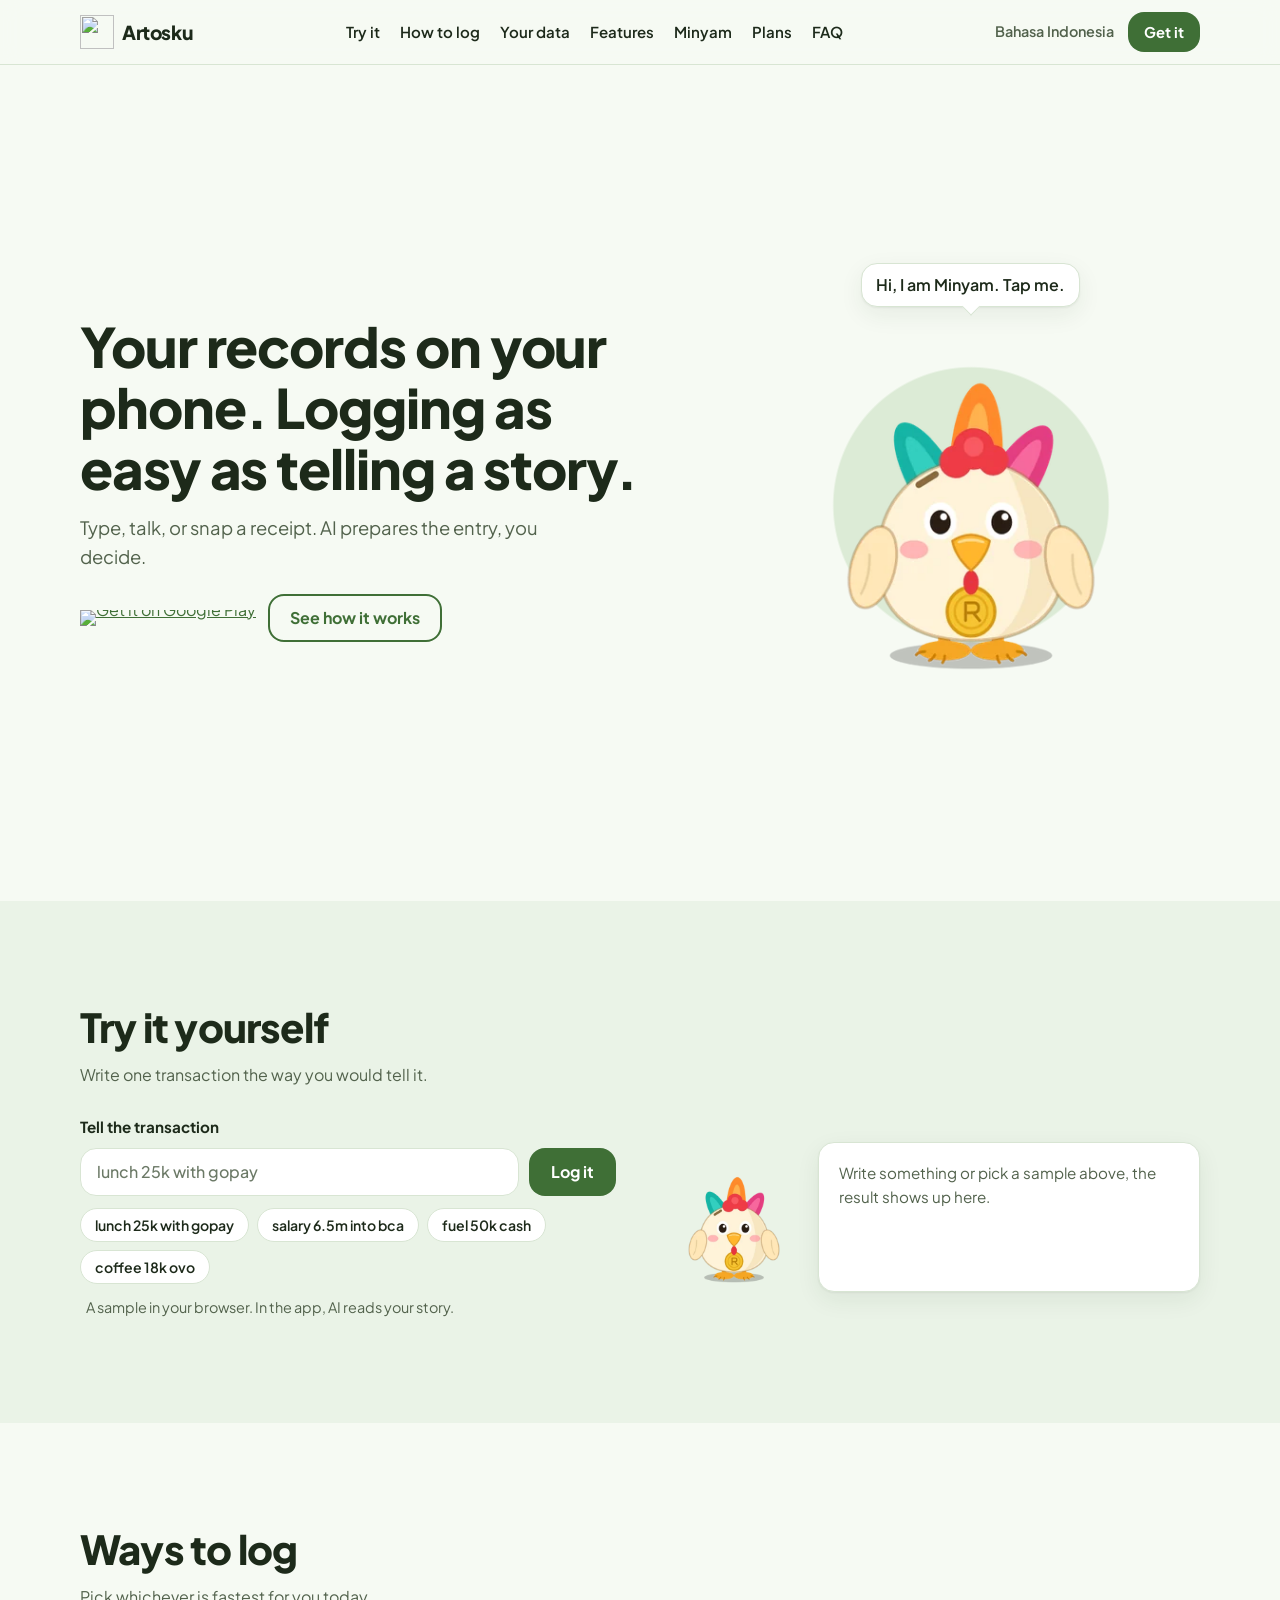
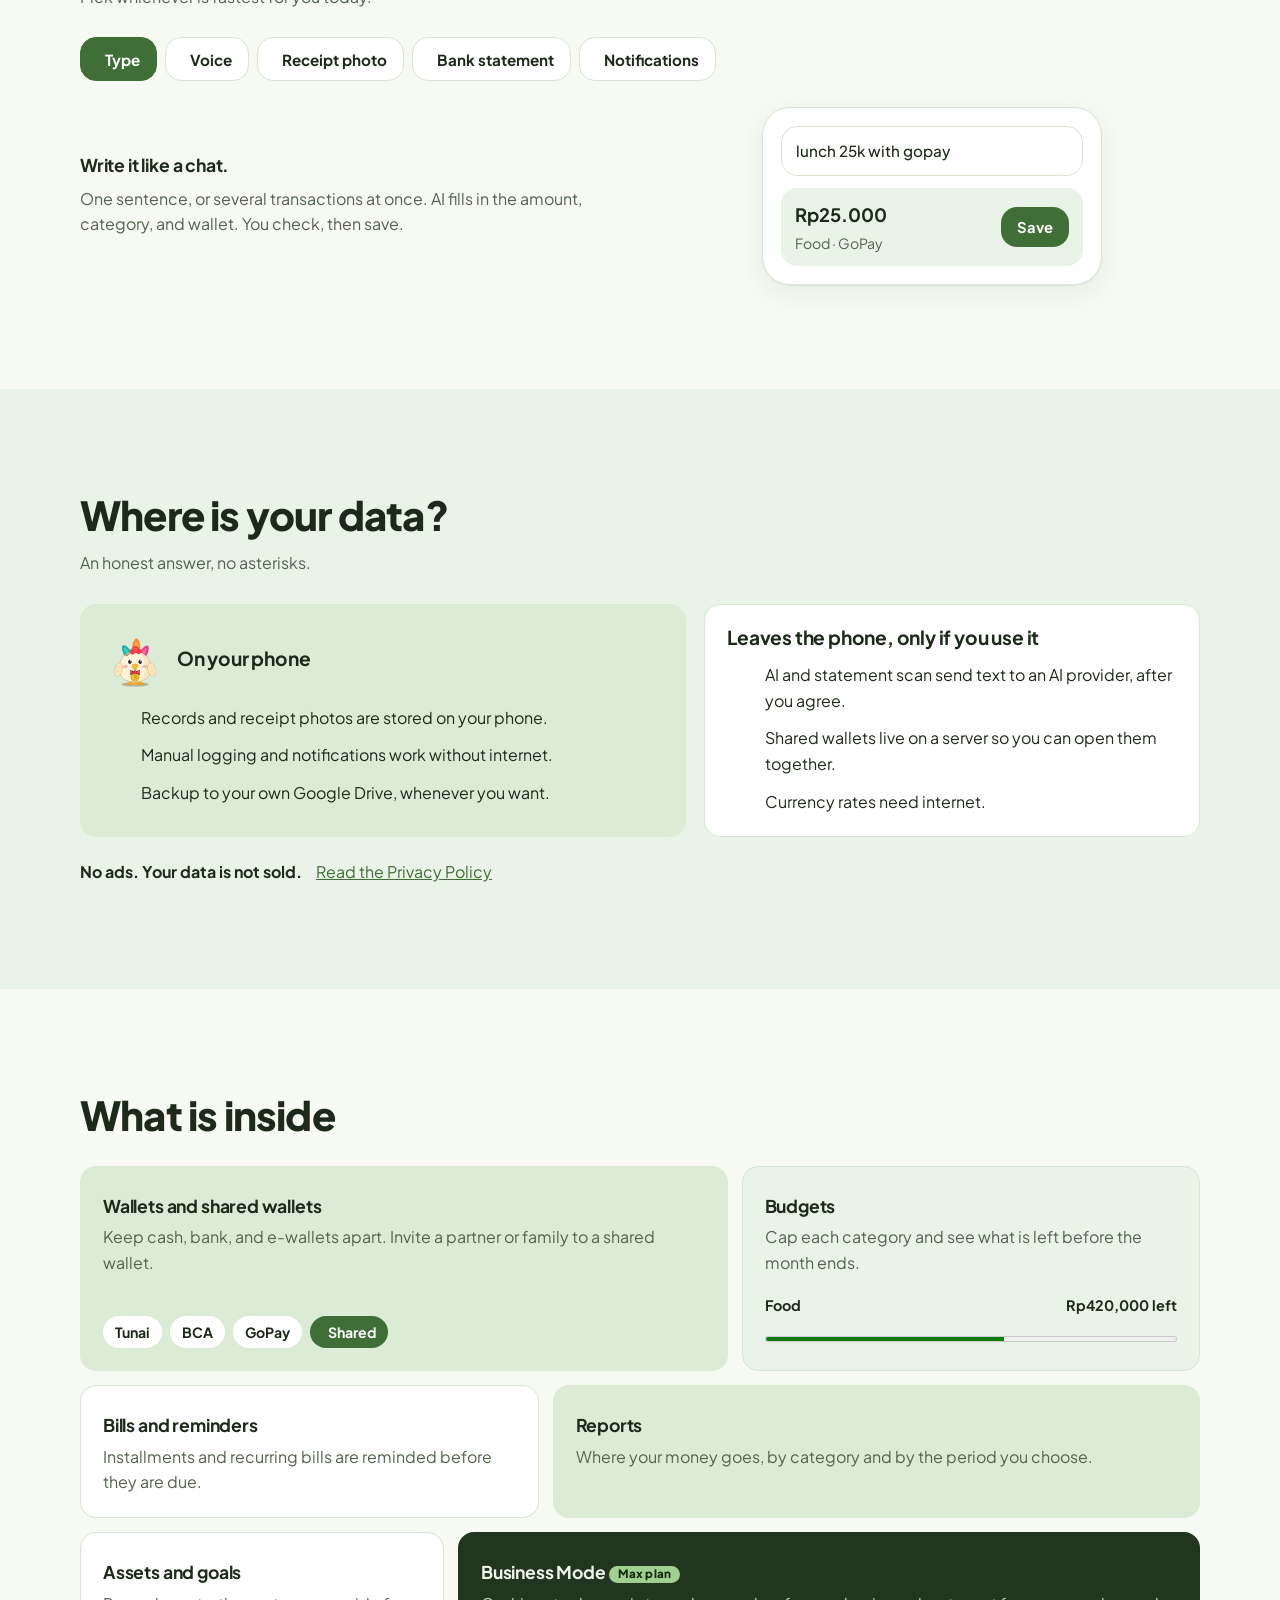
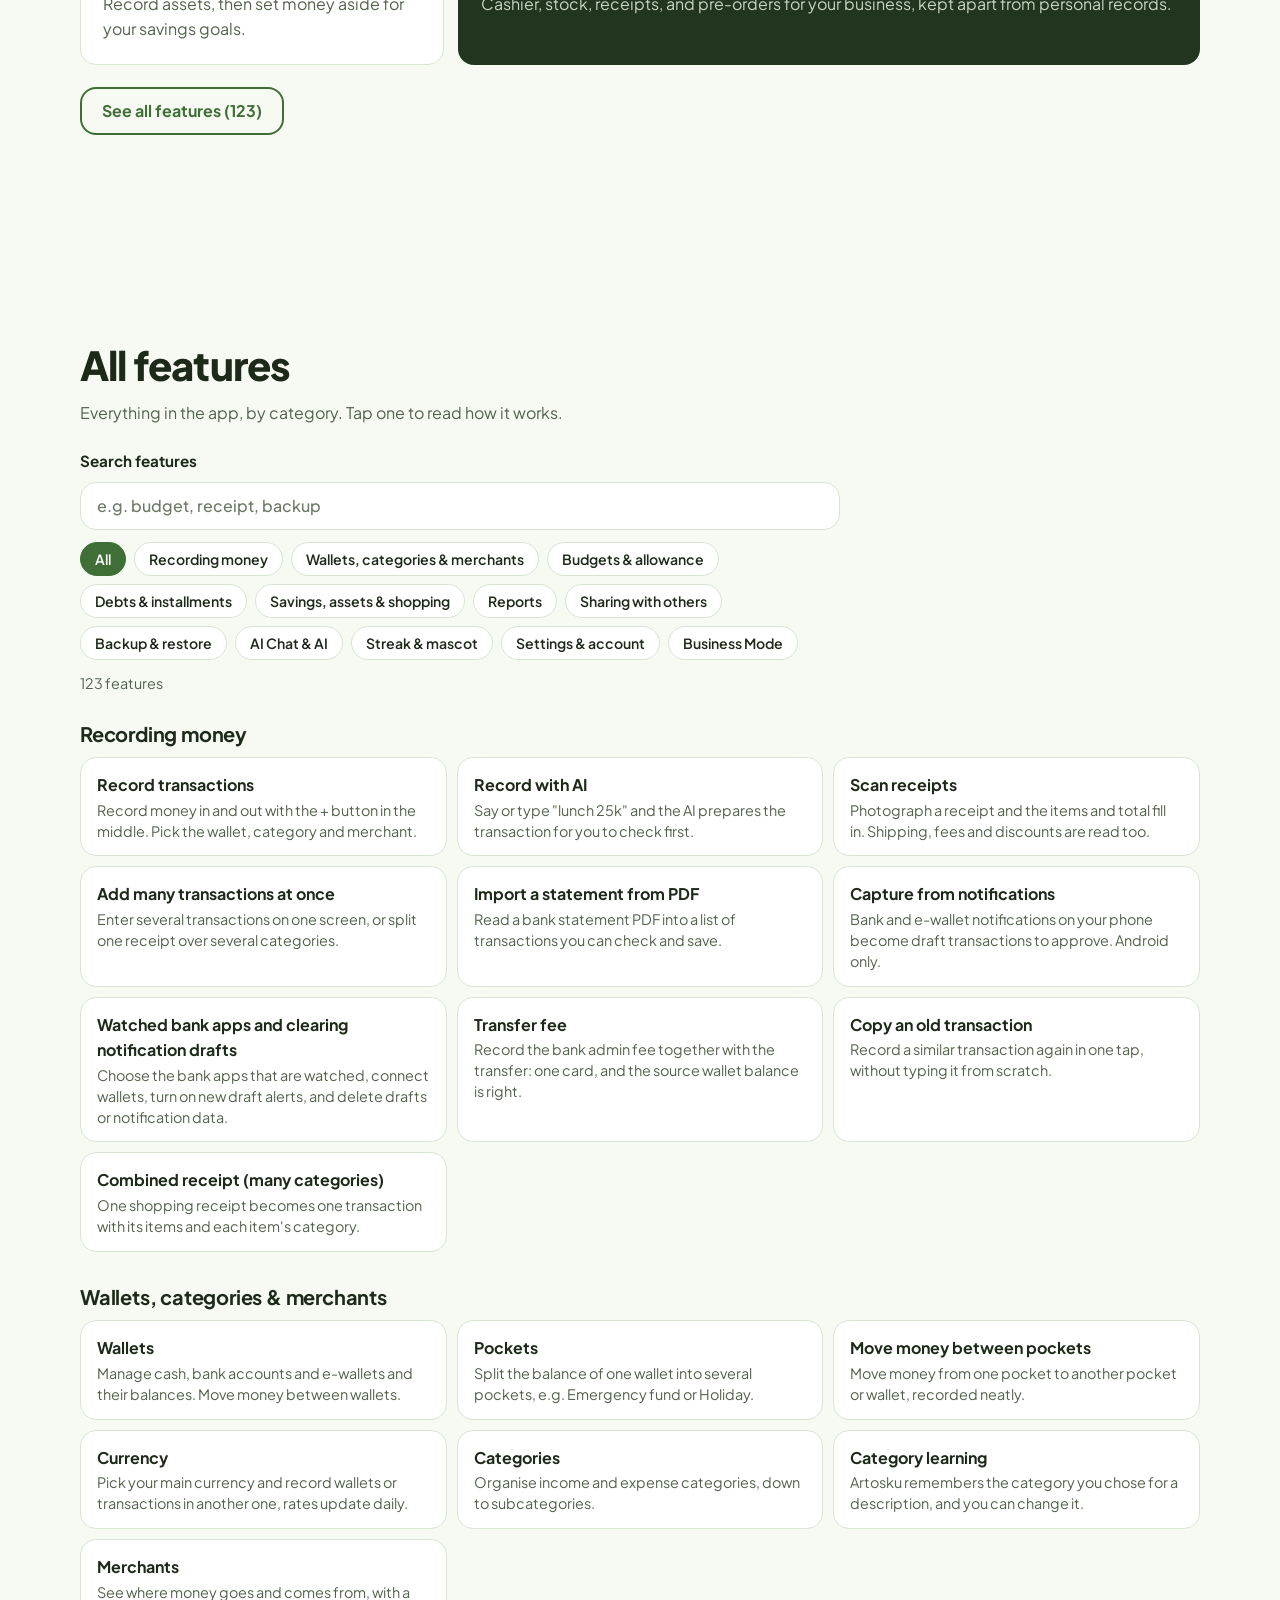
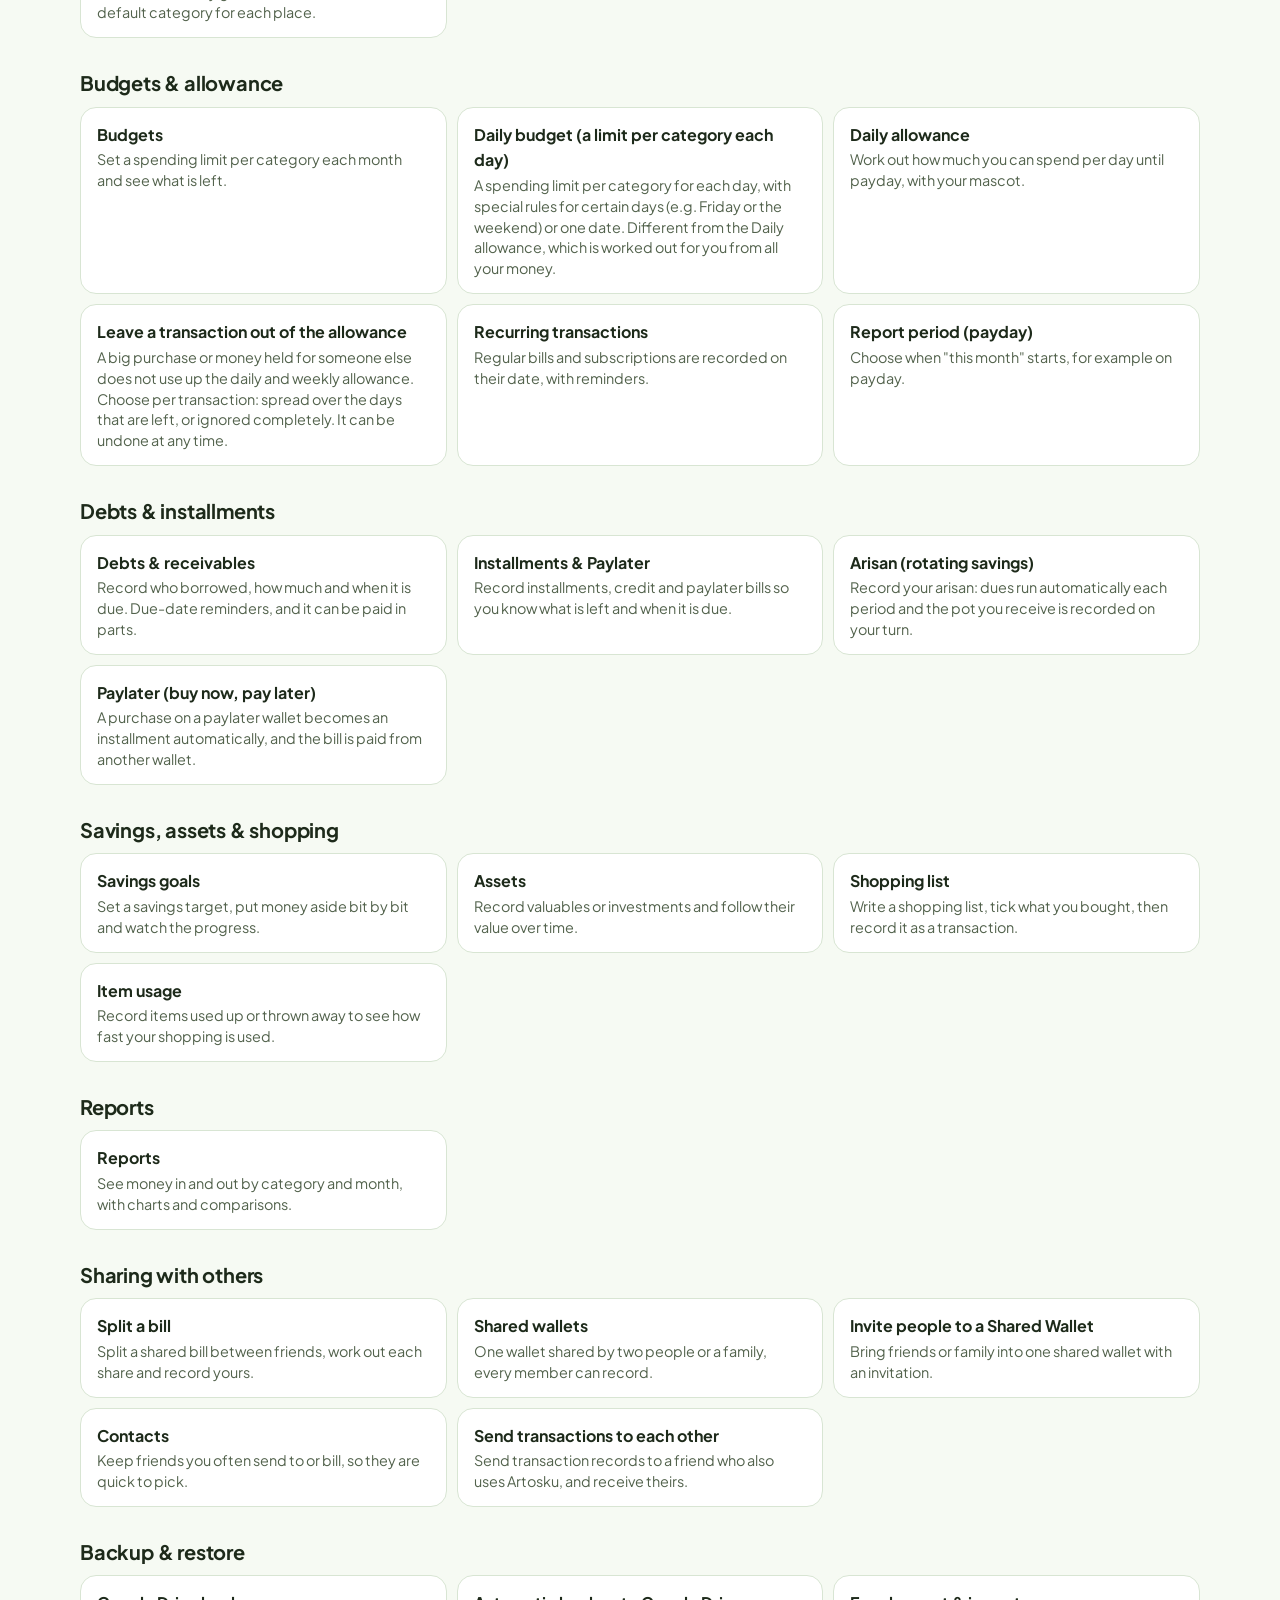
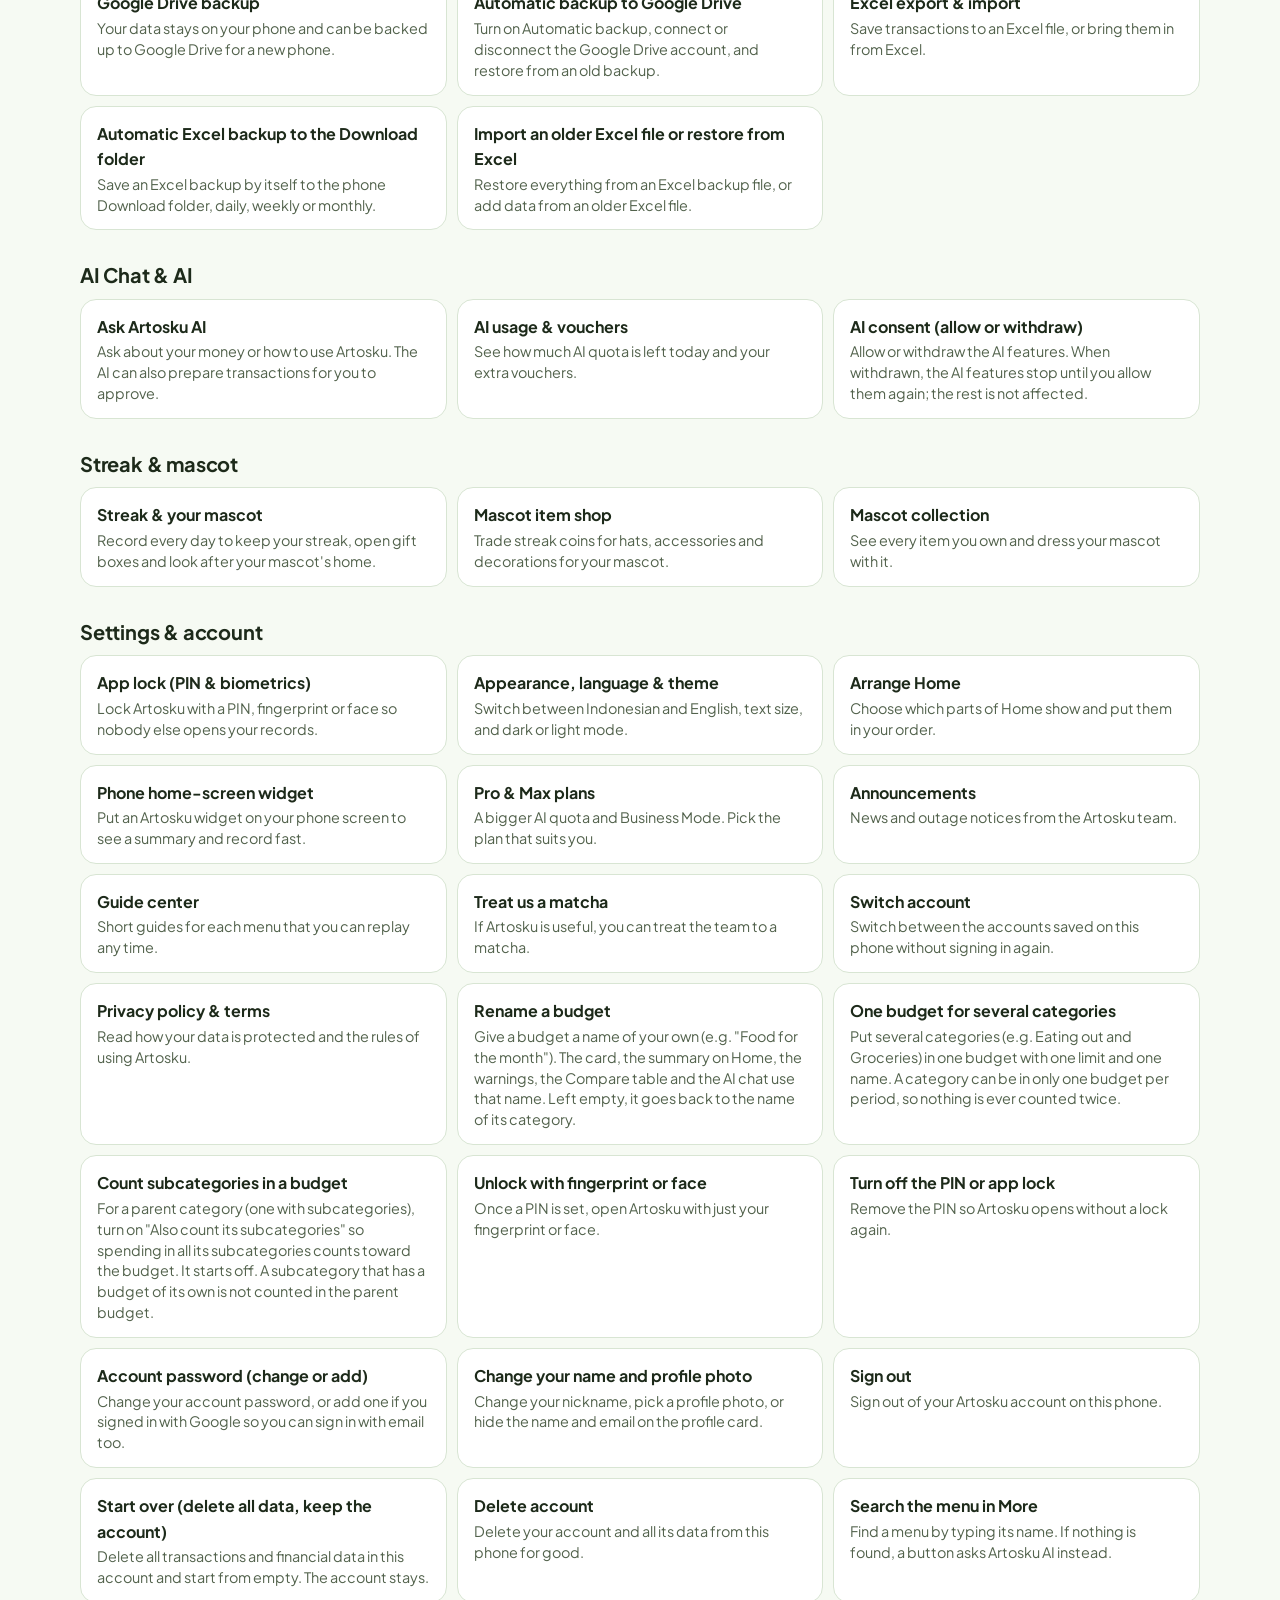
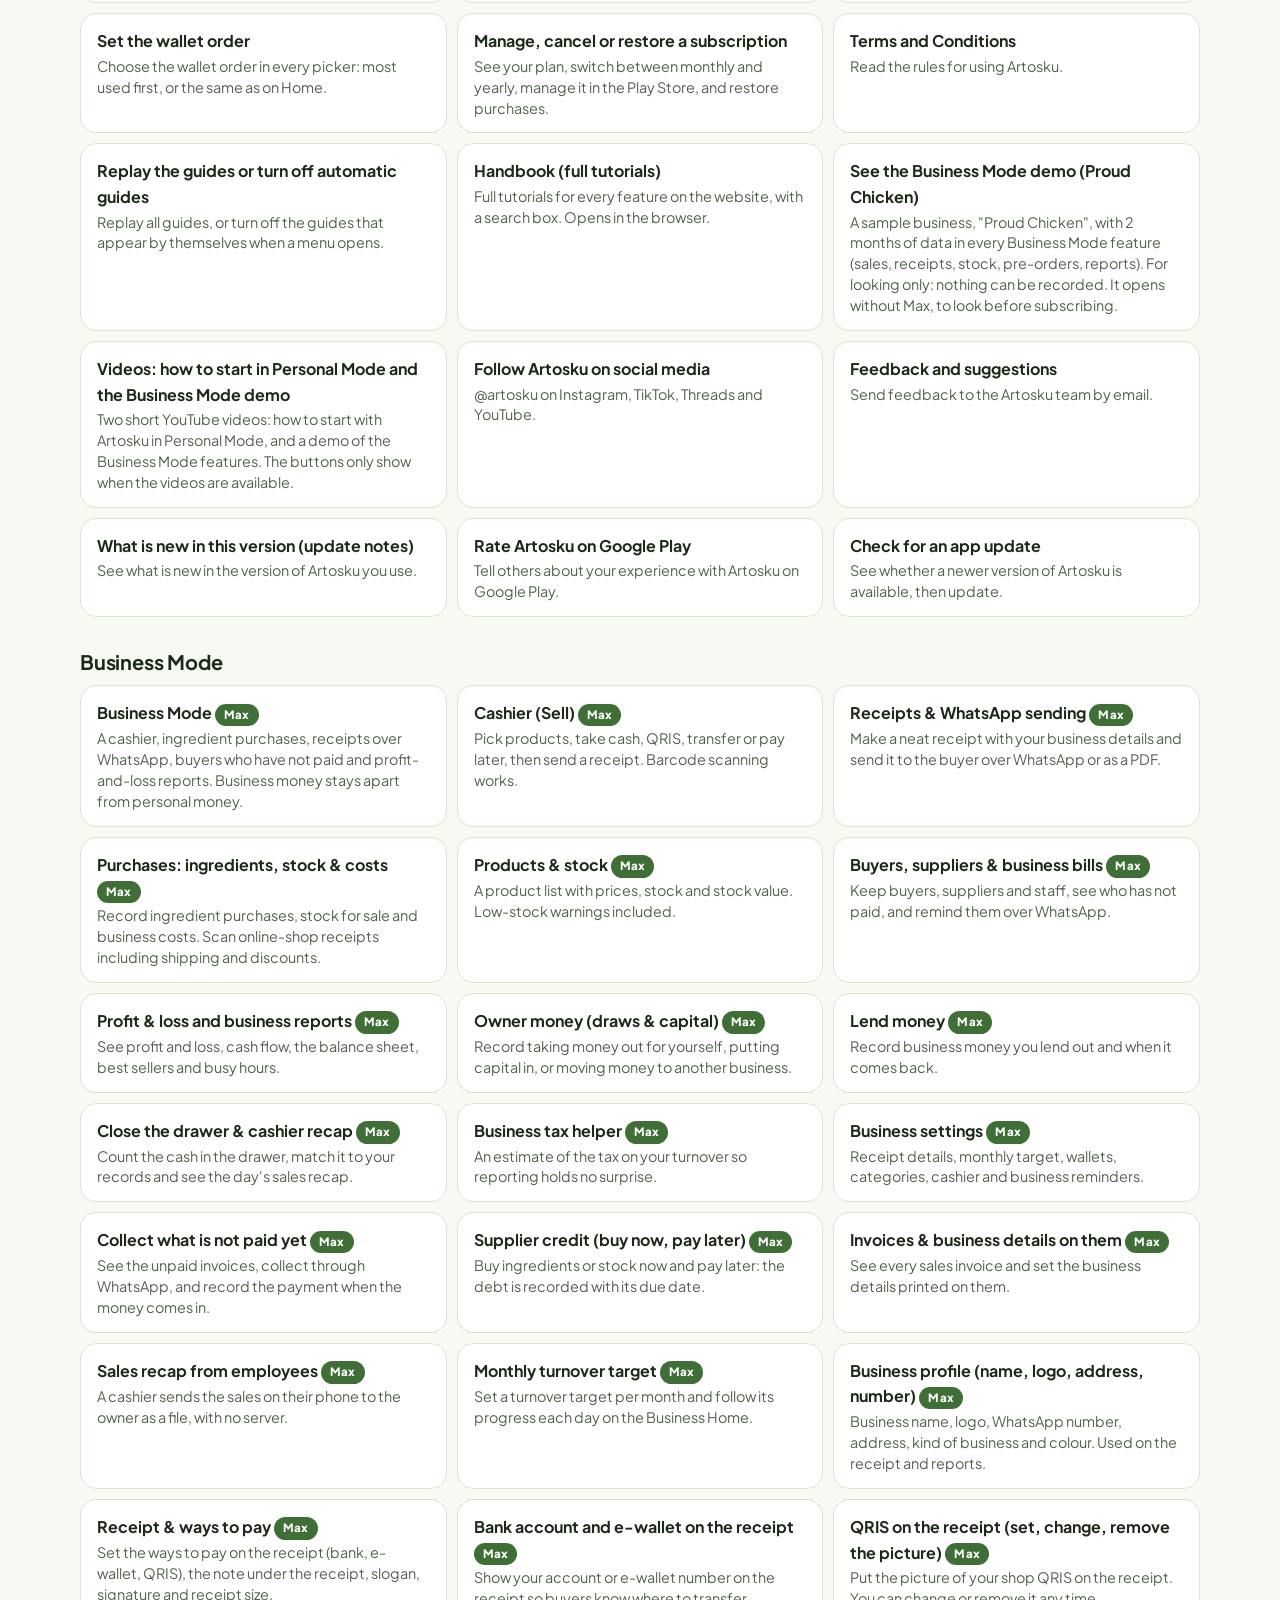
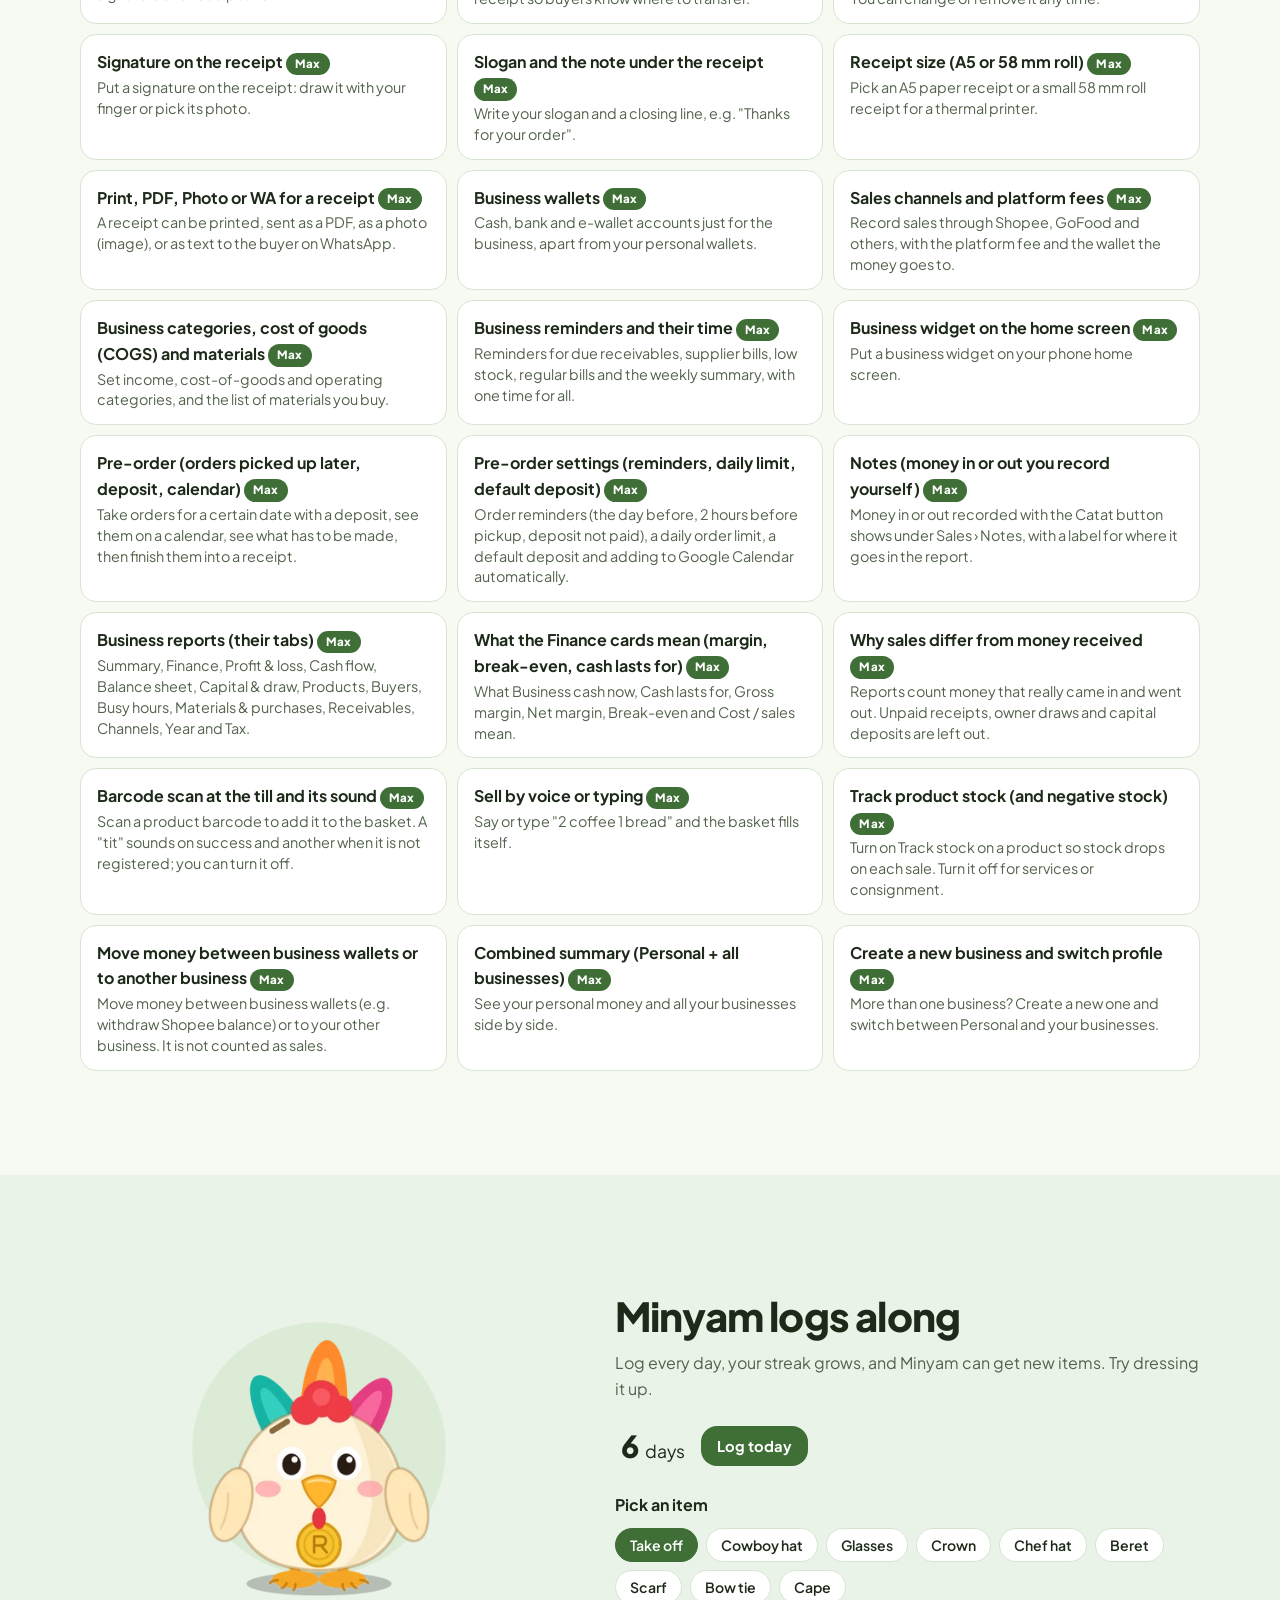
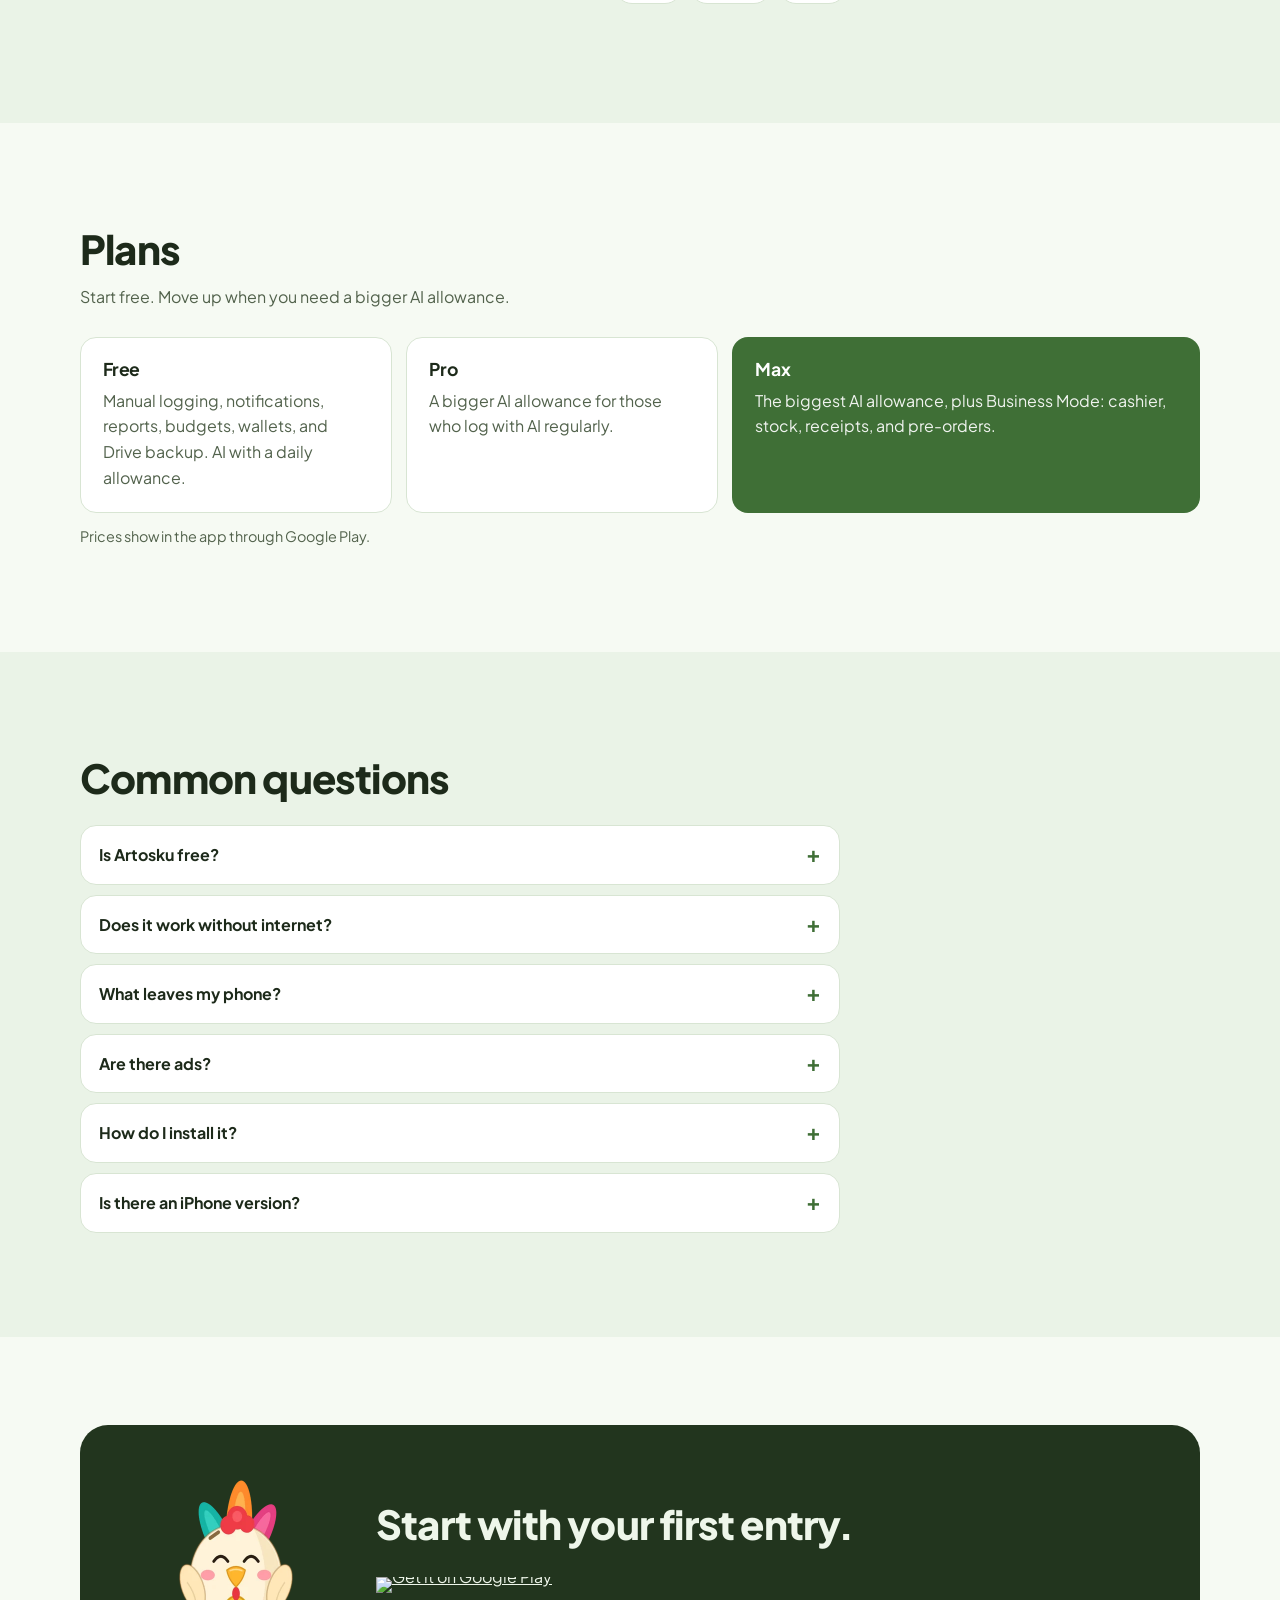
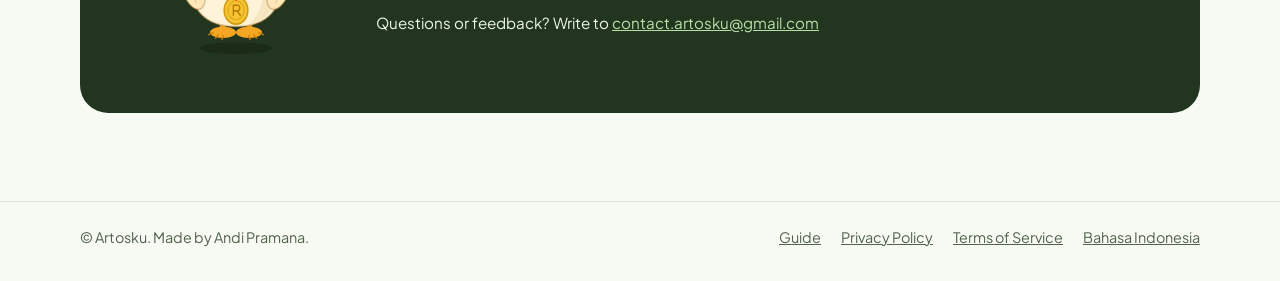
==== commit 489f9fd9: "feat(home): new interactive landing page (ID + EN) with Minyam, in-browser demo, honest data section" ====
--- a/en/index.html
+++ b/en/index.html
@@ -3,518 +3,278 @@
 <head>
 <meta charset="UTF-8" />
 <meta name="viewport" content="width=device-width, initial-scale=1, viewport-fit=cover" />
-<title>Artosku — Track Your Money, Even Offline</title>
-<meta name="description" content="Artosku helps you track your finances, with your main data stored on your own device. Download it free on Google Play." />
-<meta name="theme-color" content="#538248" />
-<link rel="canonical" href="https://artosku.my.id/en/" />
-
+<title>Artosku | Track your money, data stays on your phone</title>
+<meta name="description" content="Log spending by typing, talking, or snapping a receipt. Your records stay on your phone. Minyam keeps you company. Free on Google Play." />
+<meta name="theme-color" content="#F6FAF3" />
 <meta property="og:type" content="website" />
-<meta property="og:title" content="Artosku — Track Your Money Easily, Live With More Clarity" />
-<meta property="og:description" content="Track your finances with ease. Your data stays on your phone, stays private, and can be backed up to your own Google Drive." />
-<meta property="og:image" content="../assets/artosku-app-icon.png" />
+<meta property="og:title" content="Artosku: money tracking as easy as telling a story" />
+<meta property="og:description" content="Your finance records stay on your phone. Log with AI as easily as telling a story, with Minyam beside you." />
+<meta property="og:image" content="https://artosku.my.id/assets/og-cover.png" />
 <meta name="twitter:card" content="summary_large_image" />
-<meta name="twitter:title" content="Artosku — Track Your Money Easily, Live With More Clarity" />
-<meta name="twitter:description" content="Track your finances with ease. Your data stays on your phone, stays private, and can be backed up to your own Google Drive." />
-<meta name="twitter:image" content="../assets/artosku-app-icon.png" />
-
+<meta name="twitter:title" content="Artosku: money tracking as easy as telling a story" />
+<meta name="twitter:description" content="Your finance records stay on your phone. Log with AI as easily as telling a story, with Minyam beside you." />
+<meta name="twitter:image" content="https://artosku.my.id/assets/og-cover.png" />
 <link rel="icon" href="../assets/artosku-app-icon.svg" type="image/svg+xml" />
 <link rel="apple-touch-icon" href="../assets/artosku-app-icon.png" />
-
 <link rel="preconnect" href="https://fonts.googleapis.com" />
 <link rel="preconnect" href="https://fonts.gstatic.com" crossorigin />
-<link href="https://fonts.googleapis.com/css2?family=Plus+Jakarta+Sans:ital,wght@0,400;0,500;0,600;0,700;0,800;1,500&display=swap" rel="stylesheet" />
-
-<link rel="stylesheet" href="../css/styles.css" />
-
-<script type="application/ld+json">
-{
-  "@context": "https://schema.org",
-  "@type": "MobileApplication",
-  "name": "Artosku",
-  "operatingSystem": "ANDROID",
-  "applicationCategory": "FinanceApplication",
-  "description": "A personal finance app for tracking income, expenses, budgets, and reports.",
-  "offers": { "@type": "Offer", "price": "0", "priceCurrency": "IDR" }
-}
-</script>
+<link href="https://fonts.googleapis.com/css2?family=Plus+Jakarta+Sans:wght@400;500;600;700;800&display=swap" rel="stylesheet" />
+<link rel="stylesheet" href="https://unpkg.com/@phosphor-icons/web@2.1.1/src/regular/style.css" />
+<link rel="stylesheet" href="../css/home.css" />
+<link rel="preload" as="image" href="../assets/minyam/idle.webp" type="image/webp" />
+<script type="application/ld+json">{"@context":"https://schema.org","@type":"MobileApplication","name":"Artosku","operatingSystem":"ANDROID","applicationCategory":"FinanceApplication","offers":{"@type":"Offer","price":"0","priceCurrency":"IDR"}}</script>
 <link rel="alternate" hreflang="id" href="https://artosku.my.id/" />
 <link rel="alternate" hreflang="en" href="https://artosku.my.id/en/" />
 <link rel="alternate" hreflang="x-default" href="https://artosku.my.id/" />
 </head>
-<body>
-
-<a class="skip-link" href="#main">Skip to content</a>
-
-<div class="cursor-glow" aria-hidden="true"></div>
-
-<header class="navbar" id="navbar">
-  <div class="container navbar__inner">
-    <a href="#top" class="brand">
-      <img src="../assets/artosku-logo.svg" alt="Artosku" width="118" height="49" class="brand__logo" />
-    </a>
-
-    <nav class="nav-links" aria-label="Main navigation">
-      <a href="#fitur">Features</a>
-      <a href="#paket">Plans</a>
-      <a href="tutorial/">Guide</a>
-      <a href="#kenapa">Why Artosku</a>
-      <a href="#unduh">Download</a>
-      <a href="#faq">FAQ</a>
-      <a href="#kontak">Contact</a>
+<body data-lang="en" data-asset="../">
+<a class="skip" href="#main">Skip to content</a>
+
+<header class="nav">
+  <div class="wrap nav__in">
+    <a class="nav__brand" href="#top" aria-label="Artosku"><img src="../assets/logo-mark.png" alt="" width="34" height="34" /><span>Artosku</span></a>
+    <nav class="nav__links" aria-label="Menu">
+      <a href="#coba">Try it</a><a href="#cara">How to log</a><a href="#data">Your data</a><a href="#fitur">Features</a><a href="#minyam">Minyam</a><a href="#paket">Plans</a><a href="#faq">FAQ</a>
     </nav>
-
-    <div class="navbar__actions">
-      <a href="#unduh" class="btn btn--primary btn--sm">
-        <span>Download Artosku</span>
-      </a>
-      <button class="menu-toggle" id="menuToggle" aria-label="Open menu" aria-expanded="false" aria-controls="mobileMenu">
-        <span></span><span></span><span></span>
+    <div class="nav__end">
+      <a class="nav__lang" href="../" hreflang="id" lang="id">Bahasa Indonesia</a>
+      <a class="btn btn--small" href="#unduh">Get it</a>
+    </div>
+  </div>
+</header>
+
+<main id="main">
+
+<section class="hero" id="top">
+  <div class="wrap hero__in">
+    <div class="hero__copy">
+      <h1>Your records on your phone. Logging as easy as telling a story.</h1>
+      <p class="hero__sub">Type, talk, or snap a receipt. AI prepares the entry, you decide.</p>
+      <div class="hero__cta">
+        <a class="play" href="https://play.google.com/store/apps/details?id=com.artosku" target="_blank" rel="noopener"><img src="../assets/google-play-badge.svg" alt="Get it on Google Play" width="160" height="48" /></a>
+        <a class="btn btn--ghost" href="#coba">See how it works</a>
+      </div>
+    </div>
+    <div class="hero__stage">
+      <div class="bubble" id="heroBubble" aria-live="polite">Hi, I am Minyam. Tap me.</div>
+      <button class="mascot mascot--hero" id="heroMascot" type="button" aria-label="Minyam, the Artosku mascot. Tap to say hi.">
+        <img id="heroMascotImg" src="../assets/minyam/idle.webp" alt="" width="400" height="400" fetchpriority="high" />
       </button>
     </div>
   </div>
-</header>
-
-<div class="mobile-menu" id="mobileMenu">
-  <nav aria-label="Mobile navigation">
-    <a href="#fitur">Features</a>
-    <a href="#paket">Plans</a>
-    <a href="tutorial/">Guide</a>
-    <a href="#kenapa">Why Artosku</a>
-    <a href="#unduh">Download</a>
-    <a href="#faq">FAQ</a>
-    <a href="#kontak">Contact</a>
-    <a href="#unduh" class="btn btn--primary">Download Artosku</a>
-  </nav>
-</div>
-
-<main id="main">
-
-  <!-- ============ HERO ============ -->
-  <section class="hero" id="top">
-    <div class="hero__bg" aria-hidden="true">
-      <div class="hero__sky"></div>
-      <div class="hero__glow hero__glow--1"></div>
-      <div class="hero__glow hero__glow--2"></div>
-      <img class="parallax-layer" data-speed="0.06" src="../assets/layer-4-back.png" alt="" />
-      <img class="parallax-layer" data-speed="0.12" src="../assets/layer-3.png" alt="" />
-      <img class="parallax-layer" data-speed="0.20" src="../assets/layer-2.png" alt="" />
-      <img class="parallax-layer parallax-layer--front" data-speed="0.32" src="../assets/layer-1-front.png" alt="" />
-    </div>
-
-    <div class="container hero__grid">
-      <div class="hero__copy" data-reveal>
-        <p class="eyebrow" data-reveal-child>
-          <span class="eyebrow__dot"></span> Now available on Google Play
-        </p>
-        <h1 class="hero__title" data-reveal-child>
-          Track your money,<br />
-          <span class="text-accent">even when you're offline.</span>
-        </h1>
-        <p class="hero__desc" data-reveal-child>
-          Your main financial records stay on your device. When you need it, make an encrypted backup to your own Google Drive.
-        </p>
-
-        <div class="hero__cta" data-reveal-child>
-          <a href="#unduh" class="btn btn--primary btn--lg btn--shimmer">
-            <svg class="icon" width="20" height="20" viewBox="0 0 24 24" fill="none"><path d="M12 3v13m0 0-5-5m5 5 5-5M5 21h14" stroke="currentColor" stroke-width="2" stroke-linecap="round" stroke-linejoin="round"/></svg>
-            <span>Download Artosku Free</span>
-          </a>
-          <a href="#fitur" class="btn btn--ghost btn--lg">
-            <span>See Features</span>
-            <svg class="icon icon--arrow" width="18" height="18" viewBox="0 0 24 24" fill="none"><path d="M5 12h14m0 0-6-6m6 6-6 6" stroke="currentColor" stroke-width="2" stroke-linecap="round" stroke-linejoin="round"/></svg>
-          </a>
-        </div>
-
-        <div class="hero__trust" data-reveal-child>
-          <div class="hero__trust-icon">
-            <svg width="20" height="20" viewBox="0 0 24 24" fill="none"><path d="M12 3 4 6v6c0 4.6 3.2 8.3 8 9 4.8-.7 8-4.4 8-9V6l-8-3Z" stroke="currentColor" stroke-width="1.8" stroke-linejoin="round"/><path d="m9 12 2 2 4-4" stroke="currentColor" stroke-width="1.8" stroke-linecap="round" stroke-linejoin="round"/></svg>
-          </div>
-          <div>
-            <strong>Your financial data stays on your phone.</strong>
-            <span>Use the app without internet to record anything. If you want, an encrypted backup can be saved to your own Google Drive.</span>
-          </div>
-        </div>
-      </div>
-
-      <div class="hero__visual" id="heroVisual" data-reveal>
-        <div class="phone-stage" id="phoneStage">
-          <div class="floating-card floating-card--chart" data-speed="0.45">
-            <div class="floating-tilt">
-              <svg width="22" height="22" viewBox="0 0 24 24" fill="none"><path d="M4 19V9m6 10V4m6 15v-7" stroke="currentColor" stroke-width="2.2" stroke-linecap="round"/></svg>
-            </div>
-          </div>
-          <div class="floating-card floating-card--income" data-speed="0.4">
-            <div class="floating-tilt">
-              <span class="floating-card__label">Income</span>
-              <span class="floating-card__value">+Rp 8.200.000</span>
-            </div>
-          </div>
-          <div class="floating-dot floating-dot--1" data-speed="0.5"><div class="floating-tilt"></div></div>
-          <div class="floating-dot floating-dot--2" data-speed="0.55"><div class="floating-tilt"></div></div>
-          <div class="floating-spark" data-speed="0.5">
-            <div class="floating-tilt">
-              <svg width="18" height="18" viewBox="0 0 24 24" fill="currentColor"><path d="M12 2c.6 3.6 2.4 5.4 6 6-3.6.6-5.4 2.4-6 6-.6-3.6-2.4-5.4-6-6 3.6-.6 5.4-2.4 6-6Z"/></svg>
-            </div>
-          </div>
-
-          <div class="phone" id="phoneMock">
-            <div class="phone__notch"></div>
-            <div class="phone__screen">
-              <div class="mockscreen">
-                <div class="mockscreen__top">
-                  <span class="mockscreen__label">Summary</span>
-                  <svg width="16" height="16" viewBox="0 0 24 24" fill="none"><circle cx="5" cy="12" r="1.6" fill="currentColor"/><circle cx="12" cy="12" r="1.6" fill="currentColor"/><circle cx="19" cy="12" r="1.6" fill="currentColor"/></svg>
-                </div>
-                <p class="mockscreen__sublabel">Net Balance <span>&#9432;</span></p>
-                <p class="mockscreen__balance">Rp 5.450.000</p>
-                <p class="mockscreen__trend">&#8599; 12% from last month</p>
-
-                <div class="mockscreen__chips">
-                  <div class="chip chip--in">
-                    <span>Total Income</span>
-                    <strong>Rp 8.200.000</strong>
-                  </div>
-                  <div class="chip chip--out">
-                    <span>Total Expenses</span>
-                    <strong>Rp 2.750.000</strong>
-                  </div>
-                </div>
-
-                <p class="mockscreen__section-title">This Month's Spending</p>
-                <div class="mockscreen__donut-row">
-                  <div class="donut" role="img" aria-label="Spending chart by category"></div>
-                  <ul class="donut-legend">
-                    <li><i style="background:#538248"></i>Food <b>40%</b></li>
-                    <li><i style="background:#6B9B5F"></i>Transport <b>25%</b></li>
-                    <li><i style="background:#DFB449"></i>Shopping <b>20%</b></li>
-                    <li><i style="background:#4C7F96"></i>Entertainment <b>15%</b></li>
-                  </ul>
-                </div>
-
-                <div class="mockscreen__tx-head">
-                  <span>Recent Transactions</span>
-                  <span class="mockscreen__link">See all</span>
-                </div>
-                <ul class="tx-list">
-                  <li>
-                    <span class="tx-icon">&#127860;</span>
-                    <span class="tx-name">Lunch</span>
-                    <span class="tx-amount tx-amount--out">-Rp 45.000</span>
-                  </li>
-                  <li>
-                    <span class="tx-icon">&#128188;</span>
-                    <span class="tx-name">Salary</span>
-                    <span class="tx-amount tx-amount--in">+Rp 8.000.000</span>
-                  </li>
-                  <li>
-                    <span class="tx-icon">&#128663;</span>
-                    <span class="tx-name">Transport</span>
-                    <span class="tx-amount tx-amount--out">-Rp 20.000</span>
-                  </li>
-                </ul>
-              </div>
-            </div>
-          </div>
-        </div>
-      </div>
-    </div>
-
-    <div class="scroll-cue" aria-hidden="true"><span></span></div>
-  </section>
-
-  <!-- ============ WHY ARTOSKU ============ -->
-  <section class="section" id="kenapa">
-    <div class="container">
-      <div class="section__head" data-reveal>
-        <p class="eyebrow eyebrow--center"><span class="eyebrow__dot"></span> Why Artosku</p>
-        <h2 class="section__title">Built so you enjoy tracking, not dread it.</h2>
-      </div>
-
-      <div class="cards-3" data-reveal>
-        <article class="feature-card" data-reveal-child>
-          <div class="feature-card__icon feature-card__icon--a">
-            <svg width="26" height="26" viewBox="0 0 24 24" fill="none"><path d="M4 20h4L18.5 9.5a2.1 2.1 0 0 0-3-3L5 17v3Z" stroke="currentColor" stroke-width="1.8" stroke-linejoin="round"/><path d="M13 6.5 17.5 11" stroke="currentColor" stroke-width="1.8"/></svg>
-          </div>
-          <h3>Easy to Use</h3>
-          <p>A simple, intuitive interface. Logging a transaction takes just a few seconds, perfect if you're new to tracking your money.</p>
-        </article>
-
-        <article class="feature-card" data-reveal-child>
-          <div class="feature-card__icon feature-card__icon--b">
-            <svg width="26" height="26" viewBox="0 0 24 24" fill="none"><path d="M12 3 4 6v6c0 4.6 3.2 8.3 8 9 4.8-.7 8-4.4 8-9V6l-8-3Z" stroke="currentColor" stroke-width="1.8" stroke-linejoin="round"/><path d="m9 12 2 2 4-4" stroke="currentColor" stroke-width="1.8" stroke-linecap="round" stroke-linejoin="round"/></svg>
-          </div>
-          <h3>Better Privacy</h3>
-          <p>Your financial data is kept on your device, not collected for others to read. You decide when to back up to your own Google Drive.</p>
-        </article>
-
-        <article class="feature-card" data-reveal-child>
-          <div class="feature-card__icon feature-card__icon--c">
-            <svg width="26" height="26" viewBox="0 0 24 24" fill="none"><path d="M12 12V4a8 8 0 1 1-8 8h8Z" stroke="currentColor" stroke-width="1.8" stroke-linejoin="round"/><path d="M12 12 5.6 15.6" stroke="currentColor" stroke-width="1.8" stroke-linecap="round"/></svg>
-          </div>
-          <h3>Complete Reports</h3>
-          <p>Spending charts by category, monthly trends, and comparisons between periods &mdash; all clear and easy to understand.</p>
-        </article>
-      </div>
-    </div>
-  </section>
-
-  <!-- ============ FEATURES ============ -->
-  <section class="section section--soft" id="fitur">
-    <div class="container">
-      <div class="section__head" data-reveal>
-        <p class="eyebrow eyebrow--center"><span class="eyebrow__dot"></span> Features</p>
-        <h2 class="section__title">Everything you need to manage your money.</h2>
-      </div>
-
-      <div class="feature-rows">
-        <div class="feature-row" data-reveal>
-          <div class="feature-row__visual" data-reveal-child>
-            <div class="mini-frame mini-frame--a">
-              <div class="mini-line mini-line--head"></div>
-              <div class="mini-pill mini-pill--income">+Rp 8.000.000 &middot; Salary</div>
-              <div class="mini-pill mini-pill--expense">-Rp 150.000 &middot; Shopping</div>
-              <div class="mini-pill mini-pill--transfer">&#8644; Rp 500.000 &middot; Transfer</div>
-            </div>
-          </div>
-          <div class="feature-row__copy" data-reveal-child>
-            <span class="feature-row__index">Quick Logging, Including With AI</span>
-            <h3>Log income, expenses, and transfers without the hassle.</h3>
-            <p>Just write it the way you'd say it, like “lunch 25k”. AI can prepare the entry for you to check before it's saved. You can also log several transactions at once and attach a photo of a receipt when needed.</p>
-          </div>
-        </div>
-
-        <div class="feature-row feature-row--reverse" data-reveal>
-          <div class="feature-row__visual" data-reveal-child>
-            <div class="mini-frame mini-frame--b">
-              <div class="mini-donut"></div>
-              <div class="mini-bars">
-                <span style="--h:40%"></span><span style="--h:70%"></span><span style="--h:55%"></span><span style="--h:85%"></span><span style="--h:60%"></span>
-              </div>
-            </div>
-          </div>
-          <div class="feature-row__copy" data-reveal-child>
-            <span class="feature-row__index">Budgets &amp; Reports</span>
-            <h3>Keep an eye on your budget and see trends over time.</h3>
-            <p>Set spending limits per category, explore interactive spending charts, and compare any periods with a custom date range &mdash; not just weekly or monthly.</p>
-          </div>
-        </div>
-
-        <div class="feature-row" data-reveal>
-          <div class="feature-row__visual" data-reveal-child>
-            <div class="mini-frame mini-frame--c">
-              <div class="mini-wallet">Main Wallet <b>Rp 4.200.000</b></div>
-              <div class="mini-wallet">Emergency Savings <b>Rp 12.000.000</b></div>
-              <div class="mini-wallet mini-wallet--debt">Receivable &middot; Budi <b>Rp 500.000</b></div>
-            </div>
-          </div>
-          <div class="feature-row__copy" data-reveal-child>
-            <span class="feature-row__index">Wallets, Assets &amp; Debts</span>
-            <h3>All your accounts and records in one place.</h3>
-            <p>Manage multiple wallets and savings pockets, keep track of your assets' value (gold, vehicles, investments), and record debts and receivables with due-date reminders.</p>
-          </div>
-        </div>
-
-        <div class="feature-row feature-row--reverse" data-reveal>
-          <div class="feature-row__visual" data-reveal-child>
-            <div class="mini-frame mini-frame--d">
-              <div class="mini-goal">
-                <div class="mini-goal__bar"><span style="width:64%"></span></div>
-                <span class="mini-goal__label">Emergency Fund &middot; 64%</span>
-              </div>
-              <div class="mini-toggle"><span></span> PIN &amp; Biometric Lock</div>
-            </div>
-          </div>
-          <div class="feature-row__copy" data-reveal-child>
-            <span class="feature-row__index">Data on Your Phone</span>
-            <h3>Keep tracking even without internet.</h3>
-            <p>Your main financial records are stored on your device. Lock the app with a PIN or fingerprint, then make an encrypted backup to your own Google Drive whenever you need it.</p>
-          </div>
-        </div>
-      </div>
-    </div>
-  </section>
-
-  <!-- ============ PLANS ============ -->
-  <section class="section" id="paket">
-    <div class="container">
-      <div class="section__head" data-reveal>
-        <p class="eyebrow eyebrow--center"><span class="eyebrow__dot"></span> Plans</p>
-        <h2 class="section__title">Start free. Upgrade when you want more AI.</h2>
-      </div>
-
-      <div class="cards-3 plans" data-reveal>
-        <div class="plan-card" data-reveal-child>
-          <h3>Free</h3>
-          <p class="plan-card__note">To start tracking.</p>
-          <ul>
-            <li>All tracking, budget, and report features</li>
-            <li>AI logging and receipt scanning with a daily quota</li>
-            <li>Your data stays on your phone</li>
-          </ul>
-        </div>
-
-        <div class="plan-card" data-reveal-child>
-          <h3>Pro</h3>
-          <p class="plan-card__note">For those who log a lot with AI.</p>
-          <ul>
-            <li>A bigger daily AI and scan quota than Free</li>
-            <li>Ninja Headband for the mascot</li>
-          </ul>
-        </div>
-
-        <div class="plan-card plan-card--best" data-reveal-child>
-          <span class="plan-card__badge">Best value</span>
-          <h3>Max</h3>
-          <p class="plan-card__note">For those who log everything with AI.</p>
-          <ul>
-            <li>The biggest daily AI and scan quota</li>
-            <li>Lightning Aura and Ninja Headband for the mascot</li>
-          </ul>
-        </div>
-      </div>
-
-      <p class="plans__foot" data-reveal>Pro and Max are bought through Google Play inside the app, renew automatically, and can be cancelled at any time. Prices are shown in the app.</p>
-    </div>
-  </section>
-
-  <!-- ============ FOUNDER NOTE ============ -->
-  <section class="section" id="cerita">
-    <div class="container">
-      <div class="founder-note" data-reveal>
-        <div class="founder-note__mark" data-reveal-child>
-          <svg width="34" height="34" viewBox="0 0 24 24" fill="none"><path d="M7 8h4v4c0 2.2-1.8 4-4 4H6" stroke="currentColor" stroke-width="1.6" stroke-linecap="round" stroke-linejoin="round"/><path d="M15 8h4v4c0 2.2-1.8 4-4 4h-1" stroke="currentColor" stroke-width="1.6" stroke-linecap="round" stroke-linejoin="round"/></svg>
-        </div>
-        <blockquote data-reveal-child>
-          I built Artosku because so many finance apps are either too busy or keep
-          their users' data somewhere unknown. Artosku's principle from day one:
-          keep it simple, and keep your data yours.
-        </blockquote>
-        <p class="founder-note__by" data-reveal-child>&mdash; Andi Pramana, founder &amp; developer of Artosku<br /><a href="mailto:andi.pramana@artosku.my.id">andi.pramana@artosku.my.id</a></p>
-      </div>
-    </div>
-  </section>
-
-  <!-- ============ DOWNLOAD ============ -->
-  <section class="section download" id="unduh">
-    <div class="download__bg" aria-hidden="true"></div>
-    <div class="container download__inner" data-reveal>
-      <div class="download__copy" data-reveal-child>
-        <h2>Download Artosku Now.</h2>
-        <p>Free and available to download on Google Play.</p>
-
-        <div class="download__actions">
-          <a href="https://play.google.com/store/apps/details?id=com.artosku" target="_blank" rel="noopener" class="download__badge">
-            <img src="../assets/google-play-badge.svg" alt="Get Artosku on Google Play" width="200" height="60" />
-          </a>
-        </div>
-      </div>
-    </div>
-  </section>
-
-  <!-- ============ FAQ ============ -->
-  <section class="section" id="faq">
-    <div class="container container--narrow">
-      <div class="section__head" data-reveal>
-        <p class="eyebrow eyebrow--center"><span class="eyebrow__dot"></span> FAQ</p>
-        <h2 class="section__title">Frequently asked questions.</h2>
-      </div>
-
-      <div class="faq-list" data-reveal>
-        <details class="faq-item" data-reveal-child open>
-          <summary>Is Artosku free?</summary>
-          <div class="faq-item__body">Yes, completely free. There's no subscription fee.</div>
-        </details>
-        <details class="faq-item" data-reveal-child>
-          <summary>Is my financial data safe?</summary>
-          <div class="faq-item__body">Your main financial data is stored on your phone. You can lock the app with a PIN or fingerprint, and make an encrypted backup to your own Google Drive.</div>
-        </details>
-        <details class="faq-item" data-reveal-child>
-          <summary>How do I install Artosku?</summary>
-          <div class="faq-item__body">Artosku is available directly on Google Play. Just open the download link on this page or search for "Artosku" on Google Play, then install it like any other app.</div>
-        </details>
-        <details class="faq-item" data-reveal-child>
-          <summary>Can I use it on an iPhone?</summary>
-          <div class="faq-item__body">For now, Artosku is only available for Android. iOS support is still being considered.</div>
-        </details>
-      </div>
-    </div>
-  </section>
-
-  <!-- ============ CONTACT ============ -->
-  <section class="section section--soft" id="kontak">
-    <div class="container container--narrow">
-      <div class="section__head" data-reveal>
-        <p class="eyebrow eyebrow--center"><span class="eyebrow__dot"></span> Contact</p>
-        <h2 class="section__title">Got feedback, a feature request, or want to collaborate?</h2>
-        <p class="section__desc">Every message goes straight to the email of Artosku's creator &mdash; and it really gets read, it's not just a formality.</p>
-      </div>
-
-      <div class="contact-card" data-reveal>
-        <form class="contact-form" id="contactForm">
-          <div class="contact-form__row" data-reveal-child>
-            <div class="form-field">
-              <label for="contactName">Name</label>
-              <input type="text" id="contactName" name="name" autocomplete="name" placeholder="Your name" required />
-            </div>
-            <div class="form-field">
-              <label for="contactType">Message type</label>
-              <select id="contactType" name="type" required>
-                <option value="Feedback &amp; Suggestions">Feedback &amp; Suggestions</option>
-                <option value="Feature Request">Feature Request</option>
-                <option value="Partnership / Collaboration">Partnership / Collaboration</option>
-                <option value="Other">Other</option>
-              </select>
-            </div>
-          </div>
-
-          <div class="form-field" data-reveal-child>
-            <label for="contactMessage">Message</label>
-            <textarea id="contactMessage" name="message" rows="5" placeholder="Tell us your feedback, the feature you'd like, or your collaboration idea here..." required></textarea>
-          </div>
-
-          <div class="contact-form__actions" data-reveal-child>
-            <button type="submit" class="btn btn--primary btn--lg btn--shimmer">
-              <svg class="icon" width="20" height="20" viewBox="0 0 24 24" fill="none"><path d="M3 12 20 4l-6 16-3-7-8-1Z" stroke="currentColor" stroke-width="1.8" stroke-linejoin="round"/></svg>
-              <span>Send by Email</span>
-            </button>
-            <p class="contact-form__note">This button opens your email app with the message already filled in. Just check it and hit send.</p>
+</section>
+
+<section class="sec sec--tint" id="coba">
+  <div class="wrap">
+    <h2>Try it yourself</h2>
+    <p class="lead">Write one transaction the way you would tell it.</p>
+    <div class="try">
+      <div class="try__in">
+        <form id="tryForm" autocomplete="off">
+          <label for="tryInput">Tell the transaction</label>
+          <div class="try__row">
+            <input id="tryInput" type="text" inputmode="text" placeholder="lunch 25k with gopay" maxlength="120" />
+            <button class="btn" type="submit">Log it</button>
           </div>
         </form>
-
-        <p class="contact-fallback" data-reveal-child>
-          Or email us directly at
-          <a href="mailto:contact.artosku@gmail.com">contact.artosku@gmail.com</a>
-        </p>
-        <p class="contact-fallback contact-fallback--founder" data-reveal-child>
-          Founder &amp; developer:
-          <a href="mailto:andi.pramana@artosku.my.id">andi.pramana@artosku.my.id</a>
-        </p>
-      </div>
-    </div>
-  </section>
-
+        <div class="chips" id="tryChips" role="group" aria-label="Try it yourself"></div>
+        <p class="note"><i class="ph ph-info" aria-hidden="true"></i> A sample in your browser. In the app, AI reads your story.</p>
+      </div>
+      <div class="try__out">
+        <div class="try__mascot"><img id="tryMascotImg" src="../assets/minyam/idle.webp" alt="" width="400" height="400" loading="lazy" /></div>
+        <div class="card tx" id="tryResult" aria-live="polite">
+          <p class="tx__empty" id="tryEmpty">Write something or pick a sample above, the result shows up here.</p>
+          <div class="tx__body" id="tryBody" hidden>
+            <p class="tx__title" id="trName"></p>
+            <dl>
+              <div><dt>Amount</dt><dd id="trAmount"></dd></div>
+              <div><dt>Type</dt><dd id="trType"></dd></div>
+              <div><dt>Category</dt><dd id="trCat"></dd></div>
+              <div><dt>Wallet</dt><dd id="trWallet"></dd></div>
+              <div><dt>Date</dt><dd id="trDate"></dd></div>
+            </dl>
+          </div>
+        </div>
+      </div>
+    </div>
+  </div>
+</section>
+
+<section class="sec" id="cara">
+  <div class="wrap">
+    <h2>Ways to log</h2>
+    <p class="lead">Pick whichever is fastest for you today.</p>
+    <div class="how">
+      <div class="tabs" role="tablist" aria-label="Ways to log">
+        <button role="tab" id="tab-type" aria-controls="pan-type" aria-selected="true"><i class="ph ph-keyboard" aria-hidden="true"></i>Type</button>
+        <button role="tab" id="tab-voice" aria-controls="pan-voice" aria-selected="false" tabindex="-1"><i class="ph ph-microphone" aria-hidden="true"></i>Voice</button>
+        <button role="tab" id="tab-photo" aria-controls="pan-photo" aria-selected="false" tabindex="-1"><i class="ph ph-receipt" aria-hidden="true"></i>Receipt photo</button>
+        <button role="tab" id="tab-bank" aria-controls="pan-bank" aria-selected="false" tabindex="-1"><i class="ph ph-bank" aria-hidden="true"></i>Bank statement</button>
+        <button role="tab" id="tab-notif" aria-controls="pan-notif" aria-selected="false" tabindex="-1"><i class="ph ph-bell-ringing" aria-hidden="true"></i>Notifications</button>
+      </div>
+      <div class="how__panels">
+        <div role="tabpanel" id="pan-type" aria-labelledby="tab-type" class="pan">
+          <div class="pan__copy"><h3>Write it like a chat.</h3><p>One sentence, or several transactions at once. AI fills in the amount, category, and wallet. You check, then save.</p></div>
+          <div class="phone">
+            <div class="ui-input"><span>lunch 25k with gopay</span><i class="ph ph-paper-plane-tilt" aria-hidden="true"></i></div>
+            <div class="ui-tx"><b>Rp25.000</b><span>Food &middot; GoPay</span><button class="btn btn--small" type="button" tabindex="-1">Save</button></div>
+          </div>
+        </div>
+        <div role="tabpanel" id="pan-voice" aria-labelledby="tab-voice" class="pan" hidden>
+          <div class="pan__copy"><h3>Say it, do not type it.</h3><p>Tap the microphone and say the transaction. Handy when your hands are full or you are on the go.</p></div>
+          <div class="phone">
+            <div class="ui-mic"><i class="ph ph-microphone" aria-hidden="true"></i></div>
+            <p class="ui-say">Listening...</p>
+            <p class="ui-quote">"fuel fifty thousand"</p>
+            <div class="ui-tx"><b>Rp50.000</b><span>Transport &middot; Cash</span><button class="btn btn--small" type="button" tabindex="-1">Save</button></div>
+          </div>
+        </div>
+        <div role="tabpanel" id="pan-photo" aria-labelledby="tab-photo" class="pan" hidden>
+          <div class="pan__copy"><h3>Snap the receipt.</h3><p>The shop and total are read from the photo. The photo stays on your phone as an attachment.</p></div>
+          <div class="phone">
+            <div class="ui-receipt"><b>Toko Sejahtera</b><i></i><i></i><i></i><i class="short"></i><div><span>Total</span><b>Rp84.500</b></div></div>
+            <div class="ui-tx"><b>Rp84.500</b><span>Toko Sejahtera &middot; 3 items</span><button class="btn btn--small" type="button" tabindex="-1">Save</button></div>
+          </div>
+        </div>
+        <div role="tabpanel" id="pan-bank" aria-labelledby="tab-bank" class="pan" hidden>
+          <div class="pan__copy"><h3>A screenshot of the statement.</h3><p>Upload a statement from your bank app. You choose which rows to log.</p></div>
+          <div class="phone">
+            <p class="ui-say">Choose what to log</p>
+            <ul class="ui-rows">
+              <li><i class="ph ph-check-square" aria-hidden="true"></i><span>Kedai Kopi</span><b>-Rp32.000</b></li>
+              <li><i class="ph ph-check-square" aria-hidden="true"></i><span>Minimarket</span><b>-Rp18.500</b></li>
+              <li class="off"><i class="ph ph-square" aria-hidden="true"></i><span>Top up</span><b>-Rp100.000</b></li>
+              <li><i class="ph ph-check-square" aria-hidden="true"></i><span>Gaji</span><b class="in">+Rp6.500.000</b></li>
+            </ul>
+          </div>
+        </div>
+        <div role="tabpanel" id="pan-notif" aria-labelledby="tab-notif" class="pan" hidden>
+          <div class="pan__copy"><h3>From notifications.</h3><p>Bank and e-wallet notifications become draft transactions. Drafts wait for your approval, nothing saves by itself.</p></div>
+          <div class="phone">
+            <div class="ui-notif"><i class="ph ph-wallet" aria-hidden="true"></i><div><b>GoPay</b><span>Payment of Rp32,000 to Kedai Kopi succeeded</span></div></div>
+            <div class="ui-tx"><b>Rp32.000</b><span>Draft ready to check</span><button class="btn btn--small" type="button" tabindex="-1">Save</button></div>
+          </div>
+        </div>
+      </div>
+    </div>
+  </div>
+</section>
+
+<section class="sec sec--tint" id="data">
+  <div class="wrap">
+    <h2>Where is your data?</h2>
+    <p class="lead">An honest answer, no asterisks.</p>
+    <div class="data">
+      <div class="data__col data__col--phone">
+        <div class="data__head"><img src="../assets/minyam/item_dasi_kupu.webp" alt="" width="72" height="72" loading="lazy" /><h3>On your phone</h3></div>
+        <ul>
+          <li><i class="ph ph-device-mobile" aria-hidden="true"></i>Records and receipt photos are stored on your phone.</li>
+          <li><i class="ph ph-wifi-slash" aria-hidden="true"></i>Manual logging and notifications work without internet.</li>
+          <li><i class="ph ph-google-drive-logo" aria-hidden="true"></i>Backup to your own Google Drive, whenever you want.</li>
+        </ul>
+      </div>
+      <div class="data__col">
+        <h3>Leaves the phone, only if you use it</h3>
+        <ul>
+          <li><i class="ph ph-sparkle" aria-hidden="true"></i>AI and statement scan send text to an AI provider, after you agree.</li>
+          <li><i class="ph ph-users-three" aria-hidden="true"></i>Shared wallets live on a server so you can open them together.</li>
+          <li><i class="ph ph-currency-circle-dollar" aria-hidden="true"></i>Currency rates need internet.</li>
+        </ul>
+      </div>
+    </div>
+    <p class="data__bottom"><b>No ads. Your data is not sold.</b> <a href="privacy.html">Read the Privacy Policy</a></p>
+  </div>
+</section>
+
+<section class="sec" id="fitur">
+  <div class="wrap">
+    <h2>What is inside</h2>
+    <div class="bento">
+      <article class="cell cell--wallet"><i class="ph ph-wallet" aria-hidden="true"></i><h3>Wallets and shared wallets</h3><p>Keep cash, bank, and e-wallets apart. Invite a partner or family to a shared wallet.</p>
+        <div class="mini-wallets"><span>Tunai</span><span>BCA</span><span>GoPay</span><span class="on"><i class="ph ph-users" aria-hidden="true"></i>Shared</span></div></article>
+      <article class="cell cell--budget"><i class="ph ph-chart-pie-slice" aria-hidden="true"></i><h3>Budgets</h3><p>Cap each category and see what is left before the month ends.</p>
+        <div class="mini-budget"><div><span>Food</span><span>Rp420,000 left</span></div><meter min="0" max="100" value="58" aria-label="Food"></meter></div></article>
+      <article class="cell cell--bill"><i class="ph ph-bell-ringing" aria-hidden="true"></i><h3>Bills and reminders</h3><p>Installments and recurring bills are reminded before they are due.</p></article>
+      <article class="cell cell--report"><i class="ph ph-chart-line-up" aria-hidden="true"></i><h3>Reports</h3><p>Where your money goes, by category and by the period you choose.</p></article>
+      <article class="cell cell--asset"><i class="ph ph-target" aria-hidden="true"></i><h3>Assets and goals</h3><p>Record assets, then set money aside for your savings goals.</p></article>
+      <article class="cell cell--biz"><i class="ph ph-storefront" aria-hidden="true"></i><h3>Business Mode <span class="badge">Max plan</span></h3><p>Cashier, stock, receipts, and pre-orders for your business, kept apart from personal records.</p></article>
+    </div>
+    <p class="more"><a class="btn btn--ghost" href="#semua">See all features (123)</a></p>
+  </div>
+</section>
+
+<section class="sec" id="semua">
+  <div class="wrap">
+    <h2>All features</h2>
+    <p class="lead">Everything in the app, by category. Tap one to read how it works.</p>
+    <div class="finder">
+      <label for="allSearch">Search features</label>
+      <input id="allSearch" type="search" placeholder="e.g. budget, receipt, backup" autocomplete="off" />
+      <div class="chips" id="allChips" role="group" aria-label="All features"><button type="button" class="chip" data-g="all" aria-pressed="true">All</button><button type="button" class="chip" data-g="catat" aria-pressed="false">Recording money</button><button type="button" class="chip" data-g="wallet" aria-pressed="false">Wallets, categories &amp; merchants</button><button type="button" class="chip" data-g="anggaran" aria-pressed="false">Budgets &amp; allowance</button><button type="button" class="chip" data-g="utang" aria-pressed="false">Debts &amp; installments</button><button type="button" class="chip" data-g="tabungan" aria-pressed="false">Savings, assets &amp; shopping</button><button type="button" class="chip" data-g="laporan" aria-pressed="false">Reports</button><button type="button" class="chip" data-g="bersama" aria-pressed="false">Sharing with others</button><button type="button" class="chip" data-g="backup" aria-pressed="false">Backup &amp; restore</button><button type="button" class="chip" data-g="ai" aria-pressed="false">AI Chat &amp; AI</button><button type="button" class="chip" data-g="maskot" aria-pressed="false">Streak &amp; mascot</button><button type="button" class="chip" data-g="pengaturan" aria-pressed="false">Settings &amp; account</button><button type="button" class="chip" data-g="bisnis" aria-pressed="false">Business Mode</button></div>
+      <p class="note" id="allCount" aria-live="polite">123 features</p>
+    </div>
+    <div id="allList"><section class="grp" data-g="catat"><h3>Recording money</h3><ul><li data-s="record transactions record money in and out with the + button in the middle. pick the wallet, category and merchant. catat transaksi pemasukan pengeluaran tambah input record add expense income jajan"><a href="tutorial/#catat_transaksi"><b>Record transactions</b><span>Record money in and out with the + button in the middle. Pick the wallet, category and merchant.</span></a></li><li data-s="record with ai say or type "lunch 25k" and the ai prepares the transaction for you to check first. suara ucap bicara ketik bebas ai catat voice speak quick add otomatis ucapkan"><a href="tutorial/#catat_ai_suara"><b>Record with AI</b><span>Say or type "lunch 25k" and the AI prepares the transaction for you to check first.</span></a></li><li data-s="scan receipts photograph a receipt and the items and total fill in. shipping, fees and discounts are read too. struk scan foto nota kuitansi receipt photo ocr belanja online shopee"><a href="tutorial/#scan_struk"><b>Scan receipts</b><span>Photograph a receipt and the items and total fill in. Shipping, fees and discounts are read too.</span></a></li><li data-s="add many transactions at once enter several transactions on one screen, or split one receipt over several categories. banyak sekaligus beberapa multi batch many bulk pecah struk banyak sekaligus input massal tambah banyak multi add"><a href="tutorial/#tambah_banyak"><b>Add many transactions at once</b><span>Enter several transactions on one screen, or split one receipt over several categories.</span></a></li><li data-s="import a statement from pdf read a bank statement pdf into a list of transactions you can check and save. mutasi pdf rekening koran bank impor import statement rekening csv impor mutasi upload mutasi import statement mutasi bank mutasi pdf"><a href="tutorial/#impor_mutasi"><b>Import a statement from PDF</b><span>Read a bank statement PDF into a list of transactions you can check and save.</span></a></li><li data-s="capture from notifications bank and e-wallet notifications on your phone become draft transactions to approve. android only. notif notifikasi otomatis bank dompet digital gopay ovo dana notification capture notif bank catat otomatis dari notifikasi baca notifikasi bank notification auto record aplikasi dipantau watched apps pilih aplikasi hubungkan wallet izin notifikasi draf notifikasi"><a href="tutorial/#catat_notif"><b>Capture from notifications</b><span>Bank and e-wallet notifications on your phone become draft transactions to approve. Android only.</span></a></li><li data-s="watched bank apps and clearing notification drafts choose the bank apps that are watched, connect wallets, turn on new draft alerts, and delete drafts or notification data. aplikasi dipantau pilih aplikasi hapus draf hapus data notifikasi izin notifikasi akses notifikasi tidak masuk draf tidak muncul watched apps clear drafts notification access"><a href="tutorial/#catat_notif_setelan"><b>Watched bank apps and clearing notification drafts</b><span>Choose the bank apps that are watched, connect wallets, turn on new draft alerts, and delete drafts or notification data.</span></a></li><li data-s="transfer fee record the bank admin fee together with the transfer: one card, and the source wallet balance is right. biaya admin biaya admin fee transfer fee antar bank bi-fast biaya transfer admin transfer fee transfer biaya antar bank admin bank"><a href="tutorial/#biaya_transfer"><b>Transfer fee</b><span>Record the bank admin fee together with the transfer: one card, and the source wallet balance is right.</span></a></li><li data-s="copy an old transaction record a similar transaction again in one tap, without typing it from scratch. salin copy duplikat ulang sama seperti kemarin duplicate kopi copy transaksi transaksi berulang manual kopi transaksi ulang transaksi"><a href="tutorial/#salin_transaksi"><b>Copy an old transaction</b><span>Record a similar transaction again in one tap, without typing it from scratch.</span></a></li><li data-s="combined receipt (many categories) one shopping receipt becomes one transaction with its items and each item's category. struk gabungan digabung banyak kategori beberapa kategori rincian item combined split digabung jadi 1 struk bagi kategori split kategori rincian item combined receipt satu struk banyak kategori"><a href="tutorial/#struk_gabungan"><b>Combined receipt (many categories)</b><span>One shopping receipt becomes one transaction with its items and each item's category.</span></a></li></ul></section><section class="grp" data-g="wallet"><h3>Wallets, categories &amp; merchants</h3><ul><li data-s="wallets manage cash, bank accounts and e-wallets and their balances. move money between wallets. wallet dompet saldo rekening bank ewallet e-wallet kas transfer balance account akun bank tambah rekening limit kurs saldo awal arsip urutkan kartu kredit"><a href="tutorial/#wallet"><b>Wallets</b><span>Manage cash, bank accounts and e-wallets and their balances. Move money between wallets.</span></a></li><li data-s="pockets split the balance of one wallet into several pockets, e.g. emergency fund or holiday. pocket kantong amplop sub wallet dana darurat liburan alokasi envelope bagi saldo alokasi dana target pocket alokasi awal atur dana tambah dana kurangi dana"><a href="tutorial/#pocket"><b>Pockets</b><span>Split the balance of one wallet into several pockets, e.g. Emergency fund or Holiday.</span></a></li><li data-s="move money between pockets move money from one pocket to another pocket or wallet, recorded neatly. pindah transfer pocket antar pocket pindah dana geser dana move pindah pocket pindah antar pocket move between pockets"><a href="tutorial/#pindah_pocket"><b>Move money between pockets</b><span>Move money from one pocket to another pocket or wallet, recorded neatly.</span></a></li><li data-s="currency pick your main currency and record wallets or transactions in another one, rates update daily. mata uang kurs dolar usd euro currency exchange rupiah valas ganti mata uang mata uang utama exchange rate"><a href="tutorial/#mata_uang"><b>Currency</b><span>Pick your main currency and record wallets or transactions in another one, rates update daily.</span></a></li><li data-s="categories organise income and expense categories, down to subcategories. kategori subkategori kelompok category categories label"><a href="tutorial/#kategori"><b>Categories</b><span>Organise income and expense categories, down to subcategories.</span></a></li><li data-s="category learning artosku remembers the category you chose for a description, and you can change it. belajar pembelajaran ingat otomatis kategori learning remember mapping pemetaan"><a href="tutorial/#belajar_kategori"><b>Category learning</b><span>Artosku remembers the category you chose for a description, and you can change it.</span></a></li><li data-s="merchants see where money goes and comes from, with a default category for each place. merchant toko tempat warung langganan store shop vendor"><a href="tutorial/#merchant"><b>Merchants</b><span>See where money goes and comes from, with a default category for each place.</span></a></li></ul></section><section class="grp" data-g="anggaran"><h3>Budgets &amp; allowance</h3><ul><li data-s="budgets set a spending limit per category each month and see what is left. anggaran budget batas limit jatah hemat boros sisa periode peringatan batas bulanan limit bulanan warning bandingkan anggaran budget bulanan monthly budget"><a href="tutorial/#anggaran"><b>Budgets</b><span>Set a spending limit per category each month and see what is left.</span></a></li><li data-s="daily budget (a limit per category each day) a spending limit per category for each day, with special rules for certain days (e.g. friday or the weekend) or one date. different from the daily allowance, which is worked out for you from all your money. anggaran harian batas harian batas per hari batas pengeluaran harian budget harian limit harian batas jajan harian batas jajan per hari aturan khusus per hari hari jumat akhir pekan tanggal khusus per tanggal tanpa batas daily budget daily limit limit per day spending limit per day weekend limit special date no limit"><a href="tutorial/#anggaran_harian"><b>Daily budget (a limit per category each day)</b><span>A spending limit per category for each day, with special rules for certain days (e.g. Friday or the weekend) or one date. Different from the Daily allowance, which is worked out for you from all your money.</span></a></li><li data-s="daily allowance work out how much you can spend per day until payday, with your mascot. jatah harian per hari jajan uang saku daily allowance uang harian boleh jajan sisa uang sampai gajian daily budget jatah jajan perhitungan atur perhitungan uang yang dihitung tagihan sebelum gajian"><a href="tutorial/#jatah_harian"><b>Daily allowance</b><span>Work out how much you can spend per day until payday, with your mascot.</span></a></li><li data-s="leave a transaction out of the allowance a big purchase or money held for someone else does not use up the daily and weekly allowance. choose per transaction: spread over the days that are left, or ignored completely. it can be undone at any time. kecualikan transaksi dikecualikan dari jatah kecualikan dari jatah jangan dihitung jatah tidak dihitung jatah jangan dihitung di jatah abaikan transaksi abaikan dari jatah transaksi dikecualikan belanja besar jatah dibagi rata diabaikan lepaskan pengecualian batalkan pengecualian exclude transaction exclude from allowance leave out of allowance do not count in allowance ignore transaction allowance excluded transactions spread evenly"><a href="tutorial/#jatah_dikecualikan"><b>Leave a transaction out of the allowance</b><span>A big purchase or money held for someone else does not use up the daily and weekly allowance. Choose per transaction: spread over the days that are left, or ignored completely. It can be undone at any time.</span></a></li><li data-s="recurring transactions regular bills and subscriptions are recorded on their date, with reminders. berulang rutin tagihan langganan bulanan otomatis recurring subscription bill sewa harian mingguan tahunan weekly monthly yearly daily frekuensi tiap minggu tiap bulan tiap tahun setiap bulan tagihan rutin bayar rutin pengingat tagihan"><a href="tutorial/#berulang"><b>Recurring transactions</b><span>Regular bills and subscriptions are recorded on their date, with reminders.</span></a></li><li data-s="report period (payday) choose when "this month" starts, for example on payday. periode gajian tanggal cutoff awal bulan payday period bulan ini tanggal gajian report period"><a href="tutorial/#periode_laporan"><b>Report period (payday)</b><span>Choose when "this month" starts, for example on payday.</span></a></li></ul></section><section class="grp" data-g="utang"><h3>Debts &amp; installments</h3><ul><li data-s="debts &amp; receivables record who borrowed, how much and when it is due. due-date reminders, and it can be paid in parts. utang hutang piutang pinjam pinjaman tagih cicil debt loan lend borrow owe kasbon"><a href="tutorial/#utang_piutang"><b>Debts &amp; receivables</b><span>Record who borrowed, how much and when it is due. Due-date reminders, and it can be paid in parts.</span></a></li><li data-s="installments &amp; paylater record installments, credit and paylater bills so you know what is left and when it is due. cicilan kredit paylater kartu kredit angsuran installment credit credit card kredivo bayar bulanan kredit motor cicil bunga denda denda telat interest late fee tenor"><a href="tutorial/#cicilan"><b>Installments &amp; Paylater</b><span>Record installments, credit and paylater bills so you know what is left and when it is due.</span></a></li><li data-s="arisan (rotating savings) record your arisan: dues run automatically each period and the pot you receive is recorded on your turn. arisan kocokan giliran setoran pot iuran rotating savings club setoran arisan pot arisan iuran arisan arisan rt rotating savings ngocok"><a href="tutorial/#arisan"><b>Arisan (rotating savings)</b><span>Record your arisan: dues run automatically each period and the pot you receive is recorded on your turn.</span></a></li><li data-s="paylater (buy now, pay later) a purchase on a paylater wallet becomes an installment automatically, and the bill is paid from another wallet. paylater bayar nanti kredit belanja kartu kredit limit tagihan pay later credit card bnpl spaylater cicilan belanja buy now pay later limit paylater tagihan paylater kredivo"><a href="tutorial/#paylater"><b>Paylater (buy now, pay later)</b><span>A purchase on a paylater wallet becomes an installment automatically, and the bill is paid from another wallet.</span></a></li></ul></section><section class="grp" data-g="tabungan"><h3>Savings, assets &amp; shopping</h3><ul><li data-s="savings goals set a savings target, put money aside bit by bit and watch the progress. nabung tabungan target tujuan impian saving savings goal pocket kantong target menabung tujuan nabung celengan savings goal target tanggal sisihkan tabung di jalur on track"><a href="tutorial/#tabungan"><b>Savings goals</b><span>Set a savings target, put money aside bit by bit and watch the progress.</span></a></li><li data-s="assets record valuables or investments and follow their value over time. aset investasi emas saham properti kendaraan harta asset investment gold stock"><a href="tutorial/#aset"><b>Assets</b><span>Record valuables or investments and follow their value over time.</span></a></li><li data-s="shopping list write a shopping list, tick what you bought, then record it as a transaction. daftar belanja belanja shopping list grocery catatan belanja beli shopping list groceries list belanja belanjaan"><a href="tutorial/#daftar_belanja"><b>Shopping list</b><span>Write a shopping list, tick what you bought, then record it as a transaction.</span></a></li><li data-s="item usage record items used up or thrown away to see how fast your shopping is used. pemakaian habis terbuang stok rumah usage used up waste pantry barang habis item usage dibuang mubazir habis dipakai"><a href="tutorial/#pemakaian_barang"><b>Item usage</b><span>Record items used up or thrown away to see how fast your shopping is used.</span></a></li></ul></section><section class="grp" data-g="laporan"><h3>Reports</h3><ul><li data-s="reports see money in and out by category and month, with charts and comparisons. laporan grafik ringkasan statistik bulanan report chart summary analisis"><a href="tutorial/#laporan"><b>Reports</b><span>See money in and out by category and month, with charts and comparisons.</span></a></li></ul></section><section class="grp" data-g="bersama"><h3>Sharing with others</h3><ul><li data-s="split a bill split a shared bill between friends, work out each share and record yours. bagi patungan split bill bareng teman tagihan makan bareng urunan split bill bagi tagihan iuran bareng bayar bareng bagi rata bill split share bill with friends sama teman"><a href="tutorial/#split"><b>Split a bill</b><span>Split a shared bill between friends, work out each share and record yours.</span></a></li><li data-s="shared wallets one wallet shared by two people or a family, every member can record. bersama berdua keluarga pasangan shared together family couple patungan wallet wallet bersama dompet bersama shared wallet keuangan keluarga family wallet undang anggota"><a href="tutorial/#wallet_bersama"><b>Shared wallets</b><span>One wallet shared by two people or a family, every member can record.</span></a></li><li data-s="invite people to a shared wallet bring friends or family into one shared wallet with an invitation. undang ajak anggota gabung invite member join keluarga undang anggota undang teman gabung wallet bersama ajak anggota"><a href="tutorial/#undang_anggota"><b>Invite people to a Shared Wallet</b><span>Bring friends or family into one shared wallet with an invitation.</span></a></li><li data-s="contacts keep friends you often send to or bill, so they are quick to pick. kontak teman orang contact friend people"><a href="tutorial/#kontak"><b>Contacts</b><span>Keep friends you often send to or bill, so they are quick to pick.</span></a></li><li data-s="send transactions to each other send transaction records to a friend who also uses artosku, and receive theirs. kirim saling kirim teman terima transfer share send friend bagikan kirim uang minta uang transfer ke teman send money request money kirim ke teman"><a href="tutorial/#saling_kirim"><b>Send transactions to each other</b><span>Send transaction records to a friend who also uses Artosku, and receive theirs.</span></a></li></ul></section><section class="grp" data-g="backup"><h3>Backup &amp; restore</h3><ul><li data-s="google drive backup your data stays on your phone and can be backed up to google drive for a new phone. backup cadangan google drive drive pulihkan restore ganti hp data aman sync simpan data pindah hp"><a href="tutorial/#backup_drive"><b>Google Drive backup</b><span>Your data stays on your phone and can be backed up to Google Drive for a new phone.</span></a></li><li data-s="automatic backup to google drive turn on automatic backup, connect or disconnect the google drive account, and restore from an old backup. backup otomatis auto backup automatic backup hubungkan drive putuskan drive ganti akun drive akun google drive restore pulihkan data batalkan pemulihan kembalikan data lama undo restore slot backup backup sekarang ganti hp pindah hp hp baru new phone restore backup restore my backup restore on a new phone disconnect drive connect drive"><a href="tutorial/#backup_otomatis"><b>Automatic backup to Google Drive</b><span>Turn on Automatic backup, connect or disconnect the Google Drive account, and restore from an old backup.</span></a></li><li data-s="excel export &amp; import save transactions to an excel file, or bring them in from excel. excel xlsx ekspor export impor import csv file unduh download backup excel spreadsheet"><a href="tutorial/#excel"><b>Excel export &amp; import</b><span>Save transactions to an Excel file, or bring them in from Excel.</span></a></li><li data-s="automatic excel backup to the download folder save an excel backup by itself to the phone download folder, daily, weekly or monthly. backup excel otomatis excel otomatis folder download simpan excel excel harian excel mingguan excel bulanan auto excel excel backup schedule download folder backup excel otomatis ke folder download excel ke folder download simpan excel ke folder download otomatis ke folder download"><a href="tutorial/#backup_excel_otomatis"><b>Automatic Excel backup to the Download folder</b><span>Save an Excel backup by itself to the phone Download folder, daily, weekly or monthly.</span></a></li><li data-s="import an older excel file or restore from excel restore everything from an excel backup file, or add data from an older excel file. impor excel import excel excel lama excel versi lama pulihkan dari excel restore excel tambahkan data masukkan excel upload excel restore from excel"><a href="tutorial/#impor_excel_lama"><b>Import an older Excel file or restore from Excel</b><span>Restore everything from an Excel backup file, or add data from an older Excel file.</span></a></li></ul></section><section class="grp" data-g="ai"><h3>AI Chat &amp; AI</h3><ul><li data-s="ask artosku ai ask about your money or how to use artosku. the ai can also prepare transactions for you to approve. ai chat tanya asisten bot kuai assistant ask"><a href="tutorial/#ai_chat"><b>Ask Artosku AI</b><span>Ask about your money or how to use Artosku. The AI can also prepare transactions for you to approve.</span></a></li><li data-s="ai usage &amp; vouchers see how much ai quota is left today and your extra vouchers. kuota voucher sisa limit ai pemakaian ai quota usage tambahan"><a href="tutorial/#pemakaian_ai"><b>AI usage &amp; vouchers</b><span>See how much AI quota is left today and your extra vouchers.</span></a></li><li data-s="ai consent (allow or withdraw) allow or withdraw the ai features. when withdrawn, the ai features stop until you allow them again; the rest is not affected. persetujuan ai izin ai izinkan fitur ai cabut izin matikan ai nonaktifkan ai ai consent turn off ai disable ai withdraw consent data ke deepseek privasi ai"><a href="tutorial/#persetujuan_ai"><b>AI consent (allow or withdraw)</b><span>Allow or withdraw the AI features. When withdrawn, the AI features stop until you allow them again; the rest is not affected.</span></a></li></ul></section><section class="grp" data-g="maskot"><h3>Streak &amp; mascot</h3><ul><li data-s="streak &amp; your mascot record every day to keep your streak, open gift boxes and look after your mascot's home. streak maskot minyam ayam hadiah koin rumah mascot chicken game gift coin hadiah harian gamifikasi api streak kotak hadiah freeze streak freeze beku bolos melewatkan hari streak putus freeze kedaluwarsa freeze hilang skip a day missed a day"><a href="tutorial/#streak_maskot"><b>Streak &amp; your mascot</b><span>Record every day to keep your streak, open gift boxes and look after your mascot's home.</span></a></li><li data-s="mascot item shop trade streak coins for hats, accessories and decorations for your mascot. toko item koin topi aksesori dekorasi beli shop coins hat accessory beli item topi maskot"><a href="tutorial/#toko_maskot"><b>Mascot item shop</b><span>Trade streak coins for hats, accessories and decorations for your mascot.</span></a></li><li data-s="mascot collection see every item you own and dress your mascot with it. koleksi punya pakai item collection wear dress inventory"><a href="tutorial/#koleksi_maskot"><b>Mascot collection</b><span>See every item you own and dress your mascot with it.</span></a></li></ul></section><section class="grp" data-g="pengaturan"><h3>Settings &amp; account</h3><ul><li data-s="app lock (pin &amp; biometrics) lock artosku with a pin, fingerprint or face so nobody else opens your records. pin kunci biometrik sidik jari wajah aman privasi lock fingerprint face security password kunci aplikasi app lock keamanan ubah pin ganti pin lupa pin"><a href="tutorial/#kunci_pin"><b>App lock (PIN &amp; biometrics)</b><span>Lock Artosku with a PIN, fingerprint or face so nobody else opens your records.</span></a></li><li data-s="appearance, language &amp; theme switch between indonesian and english, text size, and dark or light mode. tampilan bahasa tema gelap terang dark light english inggris ukuran teks font language theme dark mode mode gelap warna mode terang light mode tema warna ganti warna warna aplikasi ukuran huruf tulisan kecil tulisan besar text size font size bigger text ganti bahasa change language ikut sistem"><a href="tutorial/#tampilan"><b>Appearance, language &amp; theme</b><span>Switch between Indonesian and English, text size, and dark or light mode.</span></a></li><li data-s="arrange home choose which parts of home show and put them in your order. beranda atur urutan tampil sembunyikan home dashboard arrange layout"><a href="tutorial/#atur_beranda"><b>Arrange Home</b><span>Choose which parts of Home show and put them in your order.</span></a></li><li data-s="phone home-screen widget put an artosku widget on your phone screen to see a summary and record fast. widget layar utama home screen pintasan shortcut"><a href="tutorial/#widget_hp"><b>Phone home-screen widget</b><span>Put an Artosku widget on your phone screen to see a summary and record fast.</span></a></li><li data-s="pro &amp; max plans a bigger ai quota and business mode. pick the plan that suits you. langganan paket pro max premium berlangganan bayar subscription plan upgrade harga price"><a href="tutorial/#langganan"><b>Pro &amp; Max plans</b><span>A bigger AI quota and Business Mode. Pick the plan that suits you.</span></a></li><li data-s="announcements news and outage notices from the artosku team. pengumuman info kabar gangguan berita announcement news update"><a href="tutorial/#pengumuman"><b>Announcements</b><span>News and outage notices from the Artosku team.</span></a></li><li data-s="guide center short guides for each menu that you can replay any time. panduan cara pakai bantuan petunjuk guide help how to tour"><a href="tutorial/#panduan"><b>Guide center</b><span>Short guides for each menu that you can replay any time.</span></a></li><li data-s="treat us a matcha if artosku is useful, you can treat the team to a matcha. traktir matcha donasi dukung tip donate support"><a href="tutorial/#dukung"><b>Treat us a matcha</b><span>If Artosku is useful, you can treat the team to a matcha.</span></a></li><li data-s="switch account switch between the accounts saved on this phone without signing in again. ganti akun pindah akun tambah akun akun lain banyak akun switch account multi account another account multi akun"><a href="tutorial/#ganti_akun"><b>Switch account</b><span>Switch between the accounts saved on this phone without signing in again.</span></a></li><li data-s="privacy policy &amp; terms read how your data is protected and the rules of using artosku. privasi kebijakan syarat ketentuan data aman privacy terms policy persetujuan consent"><a href="tutorial/#privasi_syarat"><b>Privacy policy &amp; terms</b><span>Read how your data is protected and the rules of using Artosku.</span></a></li><li data-s="rename a budget give a budget a name of your own (e.g. "food for the month"). the card, the summary on home, the warnings, the compare table and the ai chat use that name. left empty, it goes back to the name of its category. ganti nama anggaran rename anggaran ubah nama anggaran nama anggaran nama sendiri anggaran kasih nama anggaran beri nama anggaran anggaran tanpa nama kategori nama kartu anggaran rename budget rename a budget budget name name a budget change budget name custom budget name"><a href="tutorial/#anggaran_ganti_nama"><b>Rename a budget</b><span>Give a budget a name of your own (e.g. "Food for the month"). The card, the summary on Home, the warnings, the Compare table and the AI chat use that name. Left empty, it goes back to the name of its category.</span></a></li><li data-s="one budget for several categories put several categories (e.g. eating out and groceries) in one budget with one limit and one name. a category can be in only one budget per period, so nothing is ever counted twice. gabung anggaran gabungkan anggaran anggaran grup anggaran gabungan gabung kategori anggaran beberapa kategori satu anggaran satu anggaran banyak kategori banyak kategori satu anggaran anggaran beberapa kategori kategori mana saja anggaran ubah kategori anggaran combine budgets group budget merge budgets several categories one budget multiple categories budget one budget for many categories change budget categories"><a href="tutorial/#anggaran_banyak_kategori"><b>One budget for several categories</b><span>Put several categories (e.g. Eating out and Groceries) in one budget with one limit and one name. A category can be in only one budget per period, so nothing is ever counted twice.</span></a></li><li data-s="count subcategories in a budget for a parent category (one with subcategories), turn on "also count its subcategories" so spending in all its subcategories counts toward the budget. it starts off. a subcategory that has a budget of its own is not counted in the parent budget. subkategori anggaran hitung subkategori hitung juga subkategori kategori anak anggaran kategori anak anggaran kategori induk anggaran induk semua turunan kategori turunan kategori anggaran subkategori ikut anggaran subkategori tidak terhitung count subcategories include subcategories subcategory budget child categories budget parent category budget subcategories not counted"><a href="tutorial/#anggaran_subkategori"><b>Count subcategories in a budget</b><span>For a parent category (one with subcategories), turn on "Also count its subcategories" so spending in all its subcategories counts toward the budget. It starts off. A subcategory that has a budget of its own is not counted in the parent budget.</span></a></li><li data-s="unlock with fingerprint or face once a pin is set, open artosku with just your fingerprint or face. biometrik sidik jari fingerprint wajah face id face unlock kunci sidik jari biometric unlock"><a href="tutorial/#biometrik"><b>Unlock with fingerprint or face</b><span>Once a PIN is set, open Artosku with just your fingerprint or face.</span></a></li><li data-s="turn off the pin or app lock remove the pin so artosku opens without a lock again. nonaktifkan pin matikan pin hapus pin hilangkan pin matikan kunci tanpa pin turn off pin remove pin disable pin disable lock ubah pin ganti pin"><a href="tutorial/#nonaktifkan_pin"><b>Turn off the PIN or app lock</b><span>Remove the PIN so Artosku opens without a lock again.</span></a></li><li data-s="account password (change or add) change your account password, or add one if you signed in with google so you can sign in with email too. kata sandi password ganti password ubah kata sandi tambah kata sandi sandi akun ganti sandi lupa password change password add password masuk pakai email login email"><a href="tutorial/#kata_sandi"><b>Account password (change or add)</b><span>Change your account password, or add one if you signed in with Google so you can sign in with email too.</span></a></li><li data-s="change your name and profile photo change your nickname, pick a profile photo, or hide the name and email on the profile card. ubah nama ganti nama nama panggilan edit profil foto profil ganti foto avatar sembunyikan nama sembunyikan email lihat profil change name profile photo edit profile hide name"><a href="tutorial/#ubah_nama"><b>Change your name and profile photo</b><span>Change your nickname, pick a profile photo, or hide the name and email on the profile card.</span></a></li><li data-s="sign out sign out of your artosku account on this phone. keluar logout log out sign out keluar akun keluar dari akun tutup akun di hp ganti akun google"><a href="tutorial/#keluar_akun"><b>Sign out</b><span>Sign out of your Artosku account on this phone.</span></a></li><li data-s="start over (delete all data, keep the account) delete all transactions and financial data in this account and start from empty. the account stays. reset akun reset hapus semua data mulai dari awal kosongkan data bersihkan data reset account start over wipe data clear all data"><a href="tutorial/#reset_akun"><b>Start over (delete all data, keep the account)</b><span>Delete all transactions and financial data in this account and start from empty. The account stays.</span></a></li><li data-s="delete account delete your account and all its data from this phone for good. hapus akun delete account tutup akun hapus data akun berhenti pakai remove account close account hapus permanen"><a href="tutorial/#hapus_akun"><b>Delete account</b><span>Delete your account and all its data from this phone for good.</span></a></li><li data-s="search the menu in more find a menu by typing its name. if nothing is found, a button asks artosku ai instead. cari menu cari fitur search menu search menu tidak ketemu di mana menu find a menu mencari"><a href="tutorial/#cari_menu"><b>Search the menu in More</b><span>Find a menu by typing its name. If nothing is found, a button asks Artosku AI instead.</span></a></li><li data-s="set the wallet order choose the wallet order in every picker: most used first, or the same as on home. urutan wallet susun wallet wallet paling sering wallet paling sering dipakai urutan dompet urutan sendiri wallet order sort wallets most used wallet"><a href="tutorial/#urutan_wallet"><b>Set the wallet order</b><span>Choose the wallet order in every picker: most used first, or the same as on Home.</span></a></li><li data-s="manage, cancel or restore a subscription see your plan, switch between monthly and yearly, manage it in the play store, and restore purchases. kelola langganan batalkan langganan berhenti langganan cancel subscription pulihkan pembelian restore purchase langganan di play store bulanan tahunan paket saat ini naik paket manage subscription monthly yearly"><a href="tutorial/#kelola_langganan"><b>Manage, cancel or restore a subscription</b><span>See your plan, switch between monthly and yearly, manage it in the Play Store, and restore purchases.</span></a></li><li data-s="terms and conditions read the rules for using artosku. syarat dan ketentuan syarat ketentuan terms terms and conditions aturan pakai tos ketentuan layanan terms of service"><a href="tutorial/#syarat_ketentuan"><b>Terms and Conditions</b><span>Read the rules for using Artosku.</span></a></li><li data-s="replay the guides or turn off automatic guides replay all guides, or turn off the guides that appear by themselves when a menu opens. ulangi panduan panduan otomatis matikan panduan panduan muncul terus tutorial muncul replay guide turn off guides sudah dilihat"><a href="tutorial/#ulangi_panduan"><b>Replay the guides or turn off automatic guides</b><span>Replay all guides, or turn off the guides that appear by themselves when a menu opens.</span></a></li><li data-s="handbook (full tutorials) full tutorials for every feature on the website, with a search box. opens in the browser. buku panduan tutorial panduan lengkap handbook manual user guide full guide tutorial lengkap dokumentasi website panduan cari tutorial"><a href="tutorial/#buku_panduan"><b>Handbook (full tutorials)</b><span>Full tutorials for every feature on the website, with a search box. Opens in the browser.</span></a></li><li data-s="see the business mode demo (proud chicken) a sample business, "proud chicken", with 2 months of data in every business mode feature (sales, receipts, stock, pre-orders, reports). for looking only: nothing can be recorded. it opens without max, to look before subscribing. demo bisnis demo mode bisnis coba mode bisnis contoh bisnis lihat fitur bisnis lihat fitur bisnis sebelum langganan proud chicken mode bisnis isinya apa isi mode bisnis lihat dulu mode bisnis beli kucing dalam karung business demo business mode demo try business mode sample business see business features before subscribing what is in business mode preview business mode"><a href="tutorial/#demo_mode_bisnis"><b>See the Business Mode demo (Proud Chicken)</b><span>A sample business, "Proud Chicken", with 2 months of data in every Business Mode feature (sales, receipts, stock, pre-orders, reports). For looking only: nothing can be recorded. It opens without Max, to look before subscribing.</span></a></li><li data-s="videos: how to start in personal mode and the business mode demo two short youtube videos: how to start with artosku in personal mode, and a demo of the business mode features. the buttons only show when the videos are available. video video tutorial tutorial youtube cara pakai cara mulai video cara mulai video demo video demo mode bisnis demo bisnis video bisnis contoh mode bisnis tonton video tutorial video how to start watch video demo video business demo video getting started video"><a href="tutorial/#video_tutorial"><b>Videos: how to start in Personal Mode and the Business Mode demo</b><span>Two short YouTube videos: how to start with Artosku in Personal Mode, and a demo of the Business Mode features. The buttons only show when the videos are available.</span></a></li><li data-s="follow artosku on social media @artosku on instagram, tiktok, threads and youtube. ikuti artosku instagram tiktok threads youtube media sosial sosmed follow social media akun resmi"><a href="tutorial/#ikuti_artosku"><b>Follow Artosku on social media</b><span>@artosku on Instagram, TikTok, Threads and YouTube.</span></a></li><li data-s="feedback and suggestions send feedback to the artosku team by email. kritik dan saran kritik saran masukan lapor bug laporkan masalah hubungi kontak admin feedback report a bug contact suggestion request fitur"><a href="tutorial/#kritik_saran"><b>Feedback and suggestions</b><span>Send feedback to the Artosku team by email.</span></a></li><li data-s="what is new in this version (update notes) see what is new in the version of artosku you use. pembaruan yang baru apa yang baru update notes whats new release notes changelog fitur baru versi baru"><a href="tutorial/#catatan_pembaruan"><b>What is new in this version (update notes)</b><span>See what is new in the version of Artosku you use.</span></a></li><li data-s="rate artosku on google play tell others about your experience with artosku on google play. beri ulasan ulasan review rating bintang nilai aplikasi play store rate rate app beri bintang"><a href="tutorial/#beri_ulasan"><b>Rate Artosku on Google Play</b><span>Tell others about your experience with Artosku on Google Play.</span></a></li><li data-s="check for an app update see whether a newer version of artosku is available, then update. cek pembaruan update aplikasi versi terbaru perbarui aplikasi ada update versi baru check update app update latest version update app upgrade app"><a href="tutorial/#cek_pembaruan"><b>Check for an app update</b><span>See whether a newer version of Artosku is available, then update.</span></a></li></ul></section><section class="grp" data-g="bisnis"><h3>Business Mode</h3><ul><li data-s="business mode a cashier, ingredient purchases, receipts over whatsapp, buyers who have not paid and profit-and-loss reports. business money stays apart from personal money. bisnis usaha jualan toko warung umkm kasir dagang business shop sell store cashier kecil-kecilan ganti profil"><a href="tutorial/#mode_bisnis"><b>Business Mode</b> <span class="badge">Max</span><span>A cashier, ingredient purchases, receipts over WhatsApp, buyers who have not paid and profit-and-loss reports. Business money stays apart from personal money.</span></a></li><li data-s="cashier (sell) pick products, take cash, qris, transfer or pay later, then send a receipt. barcode scanning works. kasir jual penjualan jualan barcode pos sell sale cashier checkout catat penjualan bikin nota"><a href="tutorial/#kasir"><b>Cashier (Sell)</b> <span class="badge">Max</span><span>Pick products, take cash, QRIS, transfer or pay later, then send a receipt. Barcode scanning works.</span></a></li><li data-s="receipts &amp; whatsapp sending make a neat receipt with your business details and send it to the buyer over whatsapp or as a pdf. nota invoice kwitansi wa whatsapp kirim nota pdf receipt faktur struk pembeli kirim wa"><a href="tutorial/#nota_wa"><b>Receipts &amp; WhatsApp sending</b> <span class="badge">Max</span><span>Make a neat receipt with your business details and send it to the buyer over WhatsApp or as a PDF.</span></a></li><li data-s="purchases: ingredients, stock &amp; costs record ingredient purchases, stock for sale and business costs. scan online-shop receipts including shipping and discounts. belanja bahan stok pemasok supplier biaya beli purchase ingredient cost ongkir modal belanja bahan belanja stok beli bahan biaya usaha bon pemasok beli stok"><a href="tutorial/#belanja_bisnis"><b>Purchases: ingredients, stock &amp; costs</b> <span class="badge">Max</span><span>Record ingredient purchases, stock for sale and business costs. Scan online-shop receipts including shipping and discounts.</span></a></li><li data-s="products &amp; stock a product list with prices, stock and stock value. low-stock warnings included. produk barang stok harga persediaan inventori product inventory stock item"><a href="tutorial/#produk_stok"><b>Products &amp; stock</b> <span class="badge">Max</span><span>A product list with prices, stock and stock value. Low-stock warnings included.</span></a></li><li data-s="buyers, suppliers &amp; business bills keep buyers, suppliers and staff, see who has not paid, and remind them over whatsapp. pembeli pelanggan pemasok karyawan bon piutang usaha customer supplier employee tagih"><a href="tutorial/#kontak_usaha"><b>Buyers, suppliers &amp; business bills</b> <span class="badge">Max</span><span>Keep buyers, suppliers and staff, see who has not paid, and remind them over WhatsApp.</span></a></li><li data-s="profit &amp; loss and business reports see profit and loss, cash flow, the balance sheet, best sellers and busy hours. laba rugi untung arus kas neraca terlaris jam ramai profit loss cash flow balance sheet omzet laporan usaha kas usaha"><a href="tutorial/#laba_rugi"><b>Profit &amp; loss and business reports</b> <span class="badge">Max</span><span>See profit and loss, cash flow, the balance sheet, best sellers and busy hours.</span></a></li><li data-s="owner money (draws &amp; capital) record taking money out for yourself, putting capital in, or moving money to another business. prive modal setor ambil uang pemilik owner capital draw withdraw ambil uang usaha setor modal modal sendiri uang pribadi usaha owner draw ambil uang buat pribadi tarik uang usaha"><a href="tutorial/#uang_pemilik"><b>Owner money (draws &amp; capital)</b> <span class="badge">Max</span><span>Record taking money out for yourself, putting capital in, or moving money to another business.</span></a></li><li data-s="lend money record business money you lend out and when it comes back. pinjamkan pinjam kasih pinjam piutang keluar lend loan out pinjam karyawan kasbon karyawan pinjaman karyawan"><a href="tutorial/#pinjamkan_uang"><b>Lend money</b> <span class="badge">Max</span><span>Record business money you lend out and when it comes back.</span></a></li><li data-s="close the drawer &amp; cashier recap count the cash in the drawer, match it to your records and see the day's sales recap. tutup kas laci rekap selisih tutup toko drawer close recap cash count selisih kas hitung laci cash drawer close till"><a href="tutorial/#tutup_kas"><b>Close the drawer &amp; cashier recap</b> <span class="badge">Max</span><span>Count the cash in the drawer, match it to your records and see the day's sales recap.</span></a></li><li data-s="business tax helper an estimate of the tax on your turnover so reporting holds no surprise. pajak pph omzet lapor pajak tax turnover umkm pajak final peredaran bruto"><a href="tutorial/#pajak_usaha"><b>Business tax helper</b> <span class="badge">Max</span><span>An estimate of the tax on your turnover so reporting holds no surprise.</span></a></li><li data-s="business settings receipt details, monthly target, wallets, categories, cashier and business reminders. pengaturan target data nota logo pengingat settings setup kasir"><a href="tutorial/#pengaturan_bisnis"><b>Business settings</b> <span class="badge">Max</span><span>Receipt details, monthly target, wallets, categories, cashier and business reminders.</span></a></li><li data-s="collect what is not paid yet see the unpaid invoices, collect through whatsapp, and record the payment when the money comes in. tagih belum bayar belum lunas piutang nagih utang pelanggan collect unpaid receivable tagihan pelanggan piutang usaha yang belum bayar"><a href="tutorial/#tagih_piutang_usaha"><b>Collect what is not paid yet</b> <span class="badge">Max</span><span>See the unpaid invoices, collect through WhatsApp, and record the payment when the money comes in.</span></a></li><li data-s="supplier credit (buy now, pay later) buy ingredients or stock now and pay later: the debt is recorded with its due date. bon utang pemasok bayar nanti kredit pemasok supplier credit tempo bon pemasok bayar nanti pemasok supplier credit utang usaha"><a href="tutorial/#bon_pemasok"><b>Supplier credit (buy now, pay later)</b> <span class="badge">Max</span><span>Buy ingredients or stock now and pay later: the debt is recorded with its due date.</span></a></li><li data-s="invoices &amp; business details on them see every sales invoice and set the business details printed on them. nota invoice struk cetak daftar nota"><a href="tutorial/#nota_usaha"><b>Invoices &amp; business details on them</b> <span class="badge">Max</span><span>See every sales invoice and set the business details printed on them.</span></a></li><li data-s="sales recap from employees a cashier sends the sales on their phone to the owner as a file, with no server. rekap karyawan banyak orang kirim penjualan recap employee tim"><a href="tutorial/#rekap_kasir"><b>Sales recap from employees</b> <span class="badge">Max</span><span>A cashier sends the sales on their phone to the owner as a file, with no server.</span></a></li><li data-s="monthly turnover target set a turnover target per month and follow its progress each day on the business home. target omzet target bulanan target jualan goal turnover target omzet target usaha monthly target turnover target"><a href="tutorial/#target_bisnis"><b>Monthly turnover target</b> <span class="badge">Max</span><span>Set a turnover target per month and follow its progress each day on the Business Home.</span></a></li><li data-s="business profile (name, logo, address, number) business name, logo, whatsapp number, address, kind of business and colour. used on the receipt and reports. profil usaha nama usaha nama toko logo logo nota alamat alamat toko nomor wa nomor telepon no hp usaha jenis usaha warna usaha business profile address phone number"><a href="tutorial/#bisnis_profil"><b>Business profile (name, logo, address, number)</b> <span class="badge">Max</span><span>Business name, logo, WhatsApp number, address, kind of business and colour. Used on the receipt and reports.</span></a></li><li data-s="receipt &amp; ways to pay set the ways to pay on the receipt (bank, e-wallet, qris), the note under the receipt, slogan, signature and receipt size. data nota atur nota pengaturan nota cara bayar info rekening nota invoice settings receipt settings payment details"><a href="tutorial/#nota_data"><b>Receipt &amp; ways to pay</b> <span class="badge">Max</span><span>Set the ways to pay on the receipt (bank, e-wallet, QRIS), the note under the receipt, slogan, signature and receipt size.</span></a></li><li data-s="bank account and e-wallet on the receipt show your account or e-wallet number on the receipt so buyers know where to transfer. rekening no rek nomor rekening bank bca bri mandiri bni bsi gopay ovo dana shopeepay linkaja e-wallet transfer ke mana atas nama bank account account number ewallet"><a href="tutorial/#cara_bayar_nota"><b>Bank account and e-wallet on the receipt</b> <span class="badge">Max</span><span>Show your account or e-wallet number on the receipt so buyers know where to transfer.</span></a></li><li data-s="qris on the receipt (set, change, remove the picture) put the picture of your shop qris on the receipt. you can change or remove it any time. qris kode qr qr qr code gambar qris ganti qris hapus qris tambah qris qris nota barcode bayar change qris add qris remove qris"><a href="tutorial/#qris_nota"><b>QRIS on the receipt (set, change, remove the picture)</b> <span class="badge">Max</span><span>Put the picture of your shop QRIS on the receipt. You can change or remove it any time.</span></a></li><li data-s="signature on the receipt put a signature on the receipt: draw it with your finger or pick its photo. tanda tangan ttd tandatangan paraf gambar tanda tangan signature sign draw signature"><a href="tutorial/#ttd_nota"><b>Signature on the receipt</b> <span class="badge">Max</span><span>Put a signature on the receipt: draw it with your finger or pick its photo.</span></a></li><li data-s="slogan and the note under the receipt write your slogan and a closing line, e.g. "thanks for your order". slogan tagline catatan nota catatan di bawah nota terima kasih nota kalimat penutup footer nota receipt note footer"><a href="tutorial/#slogan_catatan_nota"><b>Slogan and the note under the receipt</b> <span class="badge">Max</span><span>Write your slogan and a closing line, e.g. "Thanks for your order".</span></a></li><li data-s="receipt size (a5 or 58 mm roll) pick an a5 paper receipt or a small 58 mm roll receipt for a thermal printer. ukuran nota a5 kertas a5 struk kecil struk 58 58 mm printer printer thermal thermal cetak struk receipt size thermal printer paper size"><a href="tutorial/#ukuran_nota"><b>Receipt size (A5 or 58 mm roll)</b> <span class="badge">Max</span><span>Pick an A5 paper receipt or a small 58 mm roll receipt for a thermal printer.</span></a></li><li data-s="print, pdf, photo or wa for a receipt a receipt can be printed, sent as a pdf, as a photo (image), or as text to the buyer on whatsapp. kirim nota jadi foto nota jadi foto nota jadi gambar kirim foto nota cetak nota print nota pdf nota foto nota gambar nota share nota bagikan nota print receipt receipt photo receipt pdf"><a href="tutorial/#kirim_nota_foto_pdf"><b>Print, PDF, Photo or WA for a receipt</b> <span class="badge">Max</span><span>A receipt can be printed, sent as a PDF, as a photo (image), or as text to the buyer on WhatsApp.</span></a></li><li data-s="business wallets cash, bank and e-wallet accounts just for the business, apart from your personal wallets. wallet usaha wallet bisnis kas usaha rekening usaha laci saldo usaha business wallet"><a href="tutorial/#wallet_usaha"><b>Business wallets</b> <span class="badge">Max</span><span>Cash, bank and e-wallet accounts just for the business, apart from your personal wallets.</span></a></li><li data-s="sales channels and platform fees record sales through shopee, gofood and others, with the platform fee and the wallet the money goes to. kanal kanal jual channel shopee gofood grabfood tokopedia marketplace potongan potongan platform fee platform komisi online sales channel platform fee"><a href="tutorial/#kanal_jual"><b>Sales channels and platform fees</b> <span class="badge">Max</span><span>Record sales through Shopee, GoFood and others, with the platform fee and the wallet the money goes to.</span></a></li><li data-s="business categories, cost of goods (cogs) and materials set income, cost-of-goods and operating categories, and the list of materials you buy. kategori usaha kategori bisnis hpp harga pokok cogs paket kategori bahan bahan saya daftar bahan bahan baku operasional jenis usaha business category materials ingredients"><a href="tutorial/#kategori_bahan"><b>Business categories, cost of goods (COGS) and materials</b> <span class="badge">Max</span><span>Set income, cost-of-goods and operating categories, and the list of materials you buy.</span></a></li><li data-s="business reminders and their time reminders for due receivables, supplier bills, low stock, regular bills and the weekly summary, with one time for all. pengingat pengingat bisnis notifikasi bisnis reminder jam pengingat ingatkan piutang jatuh tempo stok tipis ringkasan mingguan ringkasan senin business reminders notification time"><a href="tutorial/#pengingat_bisnis"><b>Business reminders and their time</b> <span class="badge">Max</span><span>Reminders for due receivables, supplier bills, low stock, regular bills and the weekly summary, with one time for all.</span></a></li><li data-s="business widget on the home screen put a business widget on your phone home screen. widget bisnis widget usaha widget layar utama widget toko business widget home screen widget"><a href="tutorial/#widget_bisnis"><b>Business widget on the home screen</b> <span class="badge">Max</span><span>Put a business widget on your phone home screen.</span></a></li><li data-s="pre-order (orders picked up later, deposit, calendar) take orders for a certain date with a deposit, see them on a calendar, see what has to be made, then finish them into a receipt. ubah pre-order revisi pesanan tambah barang pesanan ganti jumlah pesanan ubah pesanan edit pre-order change pre-order change order items pre-order preorder po pesanan pesan dulu dp uang muka booking tempahan kue ulang tahun katering hampers diambil nanti kalender pesanan yang harus dibuat rekap produksi order for later deposit down payment pickup"><a href="tutorial/#preorder"><b>Pre-order (orders picked up later, deposit, calendar)</b> <span class="badge">Max</span><span>Take orders for a certain date with a deposit, see them on a calendar, see what has to be made, then finish them into a receipt.</span></a></li><li data-s="pre-order settings (reminders, daily limit, default deposit) order reminders (the day before, 2 hours before pickup, deposit not paid), a daily order limit, a default deposit and adding to google calendar automatically. atur pre-order ingatkan dp dp belum dibayar batas pesanan per hari pesanan penuh dp bawaan otomatis google kalender tombol di notifikasi pre-order settings pre-order reminders daily order limit default deposit"><a href="tutorial/#atur_preorder"><b>Pre-order settings (reminders, daily limit, default deposit)</b> <span class="badge">Max</span><span>Order reminders (the day before, 2 hours before pickup, deposit not paid), a daily order limit, a default deposit and adding to Google Calendar automatically.</span></a></li><li data-s="notes (money in or out you record yourself) money in or out recorded with the catat button shows under sales › notes, with a label for where it goes in the report. catatan catat tombol catat catatan bisnis lihat catatan catatan pengeluaran catatan pemasukan di mana catatan masuk laporan sebagai tidak dihitung laba non-laba business notes recorded notes where did my note go"><a href="tutorial/#catatan_bisnis"><b>Notes (money in or out you record yourself)</b> <span class="badge">Max</span><span>Money in or out recorded with the Catat button shows under Sales › Notes, with a label for where it goes in the report.</span></a></li><li data-s="business reports (their tabs) summary, finance, profit &amp; loss, cash flow, balance sheet, capital &amp; draw, products, buyers, busy hours, materials &amp; purchases, receivables, channels, year and tax. laporan bisnis laporan usaha tab laporan ringkasan arus kas neraca modal prive produk terlaris pembeli jam ramai setahun kanal business report cash flow balance sheet best seller"><a href="tutorial/#laporan_bisnis"><b>Business reports (their tabs)</b> <span class="badge">Max</span><span>Summary, Finance, Profit &amp; loss, Cash flow, Balance sheet, Capital &amp; draw, Products, Buyers, Busy hours, Materials &amp; purchases, Receivables, Channels, Year and Tax.</span></a></li><li data-s="what the finance cards mean (margin, break-even, cash lasts for) what business cash now, cash lasts for, gross margin, net margin, break-even and cost / sales mean. margin margin kotor margin bersih titik impas impas kas cukup untuk uang usaha sekarang biaya omzet kesehatan keuangan apa artinya artinya break even gross margin net margin runway what does it mean"><a href="tutorial/#arti_kartu_keuangan"><b>What the Finance cards mean (margin, break-even, cash lasts for)</b> <span class="badge">Max</span><span>What Business cash now, Cash lasts for, Gross margin, Net margin, Break-even and Cost / sales mean.</span></a></li><li data-s="why sales differ from money received reports count money that really came in and went out. unpaid receipts, owner draws and capital deposits are left out. kenapa omzet beda omzet beda omzet tidak sama uang masuk beda laba tidak cocok selisih laporan kenapa laba beda dengan saldo cash basis why sales differ profit does not match mismatch"><a href="tutorial/#omzet_beda_uang_masuk"><b>Why sales differ from money received</b> <span class="badge">Max</span><span>Reports count money that really came in and went out. Unpaid receipts, owner draws and capital deposits are left out.</span></a></li><li data-s="barcode scan at the till and its sound scan a product barcode to add it to the basket. a "tit" sounds on success and another when it is not registered; you can turn it off. scan scan barcode barcode bunyi scan suara scan bunyi tit matikan suara scan scanner barcode sound beep scan sound"><a href="tutorial/#scan_barcode_kasir"><b>Barcode scan at the till and its sound</b> <span class="badge">Max</span><span>Scan a product barcode to add it to the basket. A "tit" sounds on success and another when it is not registered; you can turn it off.</span></a></li><li data-s="sell by voice or typing say or type "2 coffee 1 bread" and the basket fills itself. jual suara jual pakai suara jual ketik catat jualan cepat quick sale ucapkan voice sale sell by voice dictate"><a href="tutorial/#jual_suara_ketik"><b>Sell by voice or typing</b> <span class="badge">Max</span><span>Say or type "2 coffee 1 bread" and the basket fills itself.</span></a></li><li data-s="track product stock (and negative stock) turn on track stock on a product so stock drops on each sale. turn it off for services or consignment. lacak stok stok stok minus stok negatif stok habis stok tidak berkurang jasa titipan track stock negative stock out of stock"><a href="tutorial/#lacak_stok"><b>Track product stock (and negative stock)</b> <span class="badge">Max</span><span>Turn on Track stock on a product so stock drops on each sale. Turn it off for services or consignment.</span></a></li><li data-s="move money between business wallets or to another business move money between business wallets (e.g. withdraw shopee balance) or to your other business. it is not counted as sales. pindah uang usaha transfer antar bisnis tarik saldo shopee pindah wallet usaha ke bisnis lain antar bisnis pindah saldo tarik saldo marketplace transfer antar wallet usaha move business money transfer between businesses withdraw marketplace balance"><a href="tutorial/#transfer_antar_bisnis"><b>Move money between business wallets or to another business</b> <span class="badge">Max</span><span>Move money between business wallets (e.g. withdraw Shopee balance) or to your other business. It is not counted as sales.</span></a></li><li data-s="combined summary (personal + all businesses) see your personal money and all your businesses side by side. ringkasan gabungan gabungan semua bisnis pribadi dan bisnis total semua combined summary all businesses"><a href="tutorial/#ringkasan_gabungan"><b>Combined summary (Personal + all businesses)</b> <span class="badge">Max</span><span>See your personal money and all your businesses side by side.</span></a></li><li data-s="create a new business and switch profile more than one business? create a new one and switch between personal and your businesses. bisnis baru buat bisnis tambah usaha usaha kedua ganti profil ganti bisnis hapus bisnis ubah nama bisnis multi bisnis new business switch profile second business"><a href="tutorial/#bisnis_baru_ganti"><b>Create a new business and switch profile</b> <span class="badge">Max</span><span>More than one business? Create a new one and switch between Personal and your businesses.</span></a></li></ul></section></div>
+    <p class="note" id="allNone" hidden>No feature matches.</p>
+  </div>
+</section>
+
+<section class="sec sec--tint" id="minyam">
+  <div class="wrap minyam">
+    <div class="minyam__stage" aria-label="Minyam wearing an item">
+      <img id="wearImg" src="../assets/minyam/idle.webp" alt="" width="400" height="400" loading="lazy" />
+    </div>
+    <div class="minyam__copy">
+      <h2>Minyam logs along</h2>
+      <p class="lead">Log every day, your streak grows, and Minyam can get new items. Try dressing it up.</p>
+      <div class="streak">
+        <div class="streak__num"><i class="ph ph-fire" aria-hidden="true"></i><b id="streakNum">6</b> <span>days</span></div>
+        <button class="btn btn--small" id="streakBtn" type="button">Log today</button>
+      </div>
+      <p class="pick">Pick an item</p>
+      <div class="items" id="items" role="group" aria-label="Pick an item"></div>
+    </div>
+  </div>
+</section>
+
+<section class="sec" id="paket">
+  <div class="wrap">
+    <h2>Plans</h2>
+    <p class="lead">Start free. Move up when you need a bigger AI allowance.</p>
+    <div class="plans">
+      <article class="plan"><h3>Free</h3><p>Manual logging, notifications, reports, budgets, wallets, and Drive backup. AI with a daily allowance.</p></article>
+      <article class="plan"><h3>Pro</h3><p>A bigger AI allowance for those who log with AI regularly.</p></article>
+      <article class="plan plan--max"><h3>Max</h3><p>The biggest AI allowance, plus Business Mode: cashier, stock, receipts, and pre-orders.</p></article>
+    </div>
+    <p class="note">Prices show in the app through Google Play.</p>
+  </div>
+</section>
+
+<section class="sec sec--tint" id="faq">
+  <div class="wrap faq">
+    <h2>Common questions</h2>
+    <div class="faq__list"><details><summary>Is Artosku free?</summary><p>You can use it for free. Pro and Max plans give a bigger AI allowance, and Business Mode is in Max.</p></details><details><summary>Does it work without internet?</summary><p>Manual logging, notifications, and reports work offline. AI, statement scan, shared wallets, and currency rates need internet.</p></details><details><summary>What leaves my phone?</summary><p>Records and receipt photos stay on the phone. Text you ask AI to read goes to an AI provider after you agree. Shared wallets are stored on a server. A Google Drive backup goes into your own Drive account.</p></details><details><summary>Are there ads?</summary><p>No ads, and your data is not sold.</p></details><details><summary>How do I install it?</summary><p>Search for Artosku on Google Play, or use the download button on this page.</p></details><details><summary>Is there an iPhone version?</summary><p>Android only for now.</p></details></div>
+  </div>
+</section>
+
+<section class="dl" id="unduh">
+  <div class="wrap dl__in">
+    <img class="dl__mascot" src="../assets/minyam/joy.webp" alt="" width="200" height="200" loading="lazy" />
+    <div>
+      <h2>Start with your first entry.</h2>
+      <a class="play" href="https://play.google.com/store/apps/details?id=com.artosku" target="_blank" rel="noopener"><img src="../assets/google-play-badge.svg" alt="Get it on Google Play" width="160" height="48" loading="lazy" /></a>
+      <p class="dl__mail">Questions or feedback? Write to <a href="mailto:contact.artosku@gmail.com">contact.artosku@gmail.com</a></p>
+    </div>
+  </div>
+</section>
 </main>
 
-<footer class="footer">
-  <div class="container footer__inner">
-    <a href="#top" class="brand brand--footer">
-      <img src="../assets/artosku-logo.svg" alt="Artosku" width="102" height="42" class="brand__logo" />
-    </a>
-    <nav class="footer__links" aria-label="Footer navigation">
-      <a href="#fitur">Features</a>
-      <a href="tutorial/">Guide</a>
-      <a href="#kenapa">Why Artosku</a>
-      <a href="#unduh">Download</a>
-      <a href="#faq">FAQ</a>
-      <a href="#kontak">Contact</a>
-      <a href="privacy.html">Privacy Policy</a>
-      <a href="terms.html">Terms and Conditions</a>
-      <a href="../index.html" hreflang="id" lang="id">Bahasa Indonesia</a>
-    </nav>
-    <p class="footer__copy">&copy; <span id="year"></span> Artosku. Made by Andi Pramana.</p>
+<footer class="foot">
+  <div class="wrap foot__in">
+    <span>&copy; Artosku. Made by Andi Pramana.</span>
+    <nav aria-label="Footer"><a href="tutorial/">Guide</a><a href="privacy.html">Privacy Policy</a><a href="terms.html">Terms of Service</a><a href="../" hreflang="id" lang="id">Bahasa Indonesia</a></nav>
   </div>
 </footer>
 
-<script src="../js/main.js"></script>
+<script src="../js/home.js" defer></script>
 </body>
 </html>
--- a/css/home.css
+++ b/css/home.css
@@ -0,0 +1,276 @@
+/* Landing page artosku.my.id. One theme family (light, with a dark twin under prefers-color-scheme).
+   Shape rule: 16px for cards, inputs and buttons; pills only for chips and badges. One accent: matcha green.
+   Coral is used only for the streak flame. */
+:root {
+  --bg: #f6faf3;
+  --surface: #ffffff;
+  --tint: #eaf3e7;
+  --ink: #1d2a1a;
+  --muted: #52624c;
+  --line: #d8e5d3;
+  --brand: #3f6f36;
+  --brand-ink: #ffffff;
+  --soft: #dcebd6;
+  --deep: #22351e;
+  --deep-ink: #eef6ea;
+  --flame: #e86f5d;
+  --shadow: 0 1px 2px rgba(34, 53, 30, .06), 0 8px 24px rgba(34, 53, 30, .07);
+  --r: 16px;
+  --font: 'Plus Jakarta Sans', system-ui, -apple-system, 'Segoe UI', Roboto, sans-serif;
+}
+@media (prefers-color-scheme: dark) {
+  :root {
+    --bg: #131b11;
+    --surface: #1b2718;
+    --tint: #182415;
+    --ink: #e9f1e5;
+    --muted: #a6b8a0;
+    --line: #2c3d28;
+    --brand: #86b77a;
+    --brand-ink: #10190e;
+    --soft: #24351f;
+    --deep: #2a4125;
+    --deep-ink: #eef6ea;
+    --shadow: 0 1px 2px rgba(0, 0, 0, .3), 0 8px 24px rgba(0, 0, 0, .25);
+  }
+}
+* { box-sizing: border-box; }
+html { scroll-behavior: smooth; scroll-padding-top: 76px; -webkit-text-size-adjust: 100%; }
+body { margin: 0; background: var(--bg); color: var(--ink); font-family: var(--font); font-size: 16px; line-height: 1.6; overflow-x: hidden; }
+img { max-width: 100%; height: auto; }
+a { color: var(--brand); }
+h1, h2, h3 { line-height: 1.12; margin: 0; letter-spacing: -.02em; }
+h2 { font-size: clamp(1.7rem, 4.2vw, 2.5rem); font-weight: 800; }
+h3 { font-size: 1.1rem; font-weight: 700; letter-spacing: -.01em; }
+p { margin: 0; }
+.wrap { width: min(1120px, 100% - 32px); margin-inline: auto; }
+.skip { position: absolute; left: 12px; top: -60px; background: var(--ink); color: var(--bg); padding: 8px 14px; border-radius: 10px; z-index: 30; }
+.skip:focus { top: 8px; }
+:focus-visible { outline: 3px solid var(--brand); outline-offset: 2px; border-radius: 8px; }
+
+/* buttons */
+.btn { display: inline-flex; align-items: center; justify-content: center; gap: 8px; min-height: 48px; padding: 0 22px; border: 0; border-radius: var(--r); background: var(--brand); color: var(--brand-ink); font: 700 1rem var(--font); text-decoration: none; cursor: pointer; white-space: nowrap; transition: transform .18s cubic-bezier(.16, 1, .3, 1), box-shadow .18s; }
+.btn:hover { transform: translateY(-2px); box-shadow: var(--shadow); }
+.btn:active { transform: translateY(0) scale(.98); }
+.btn--small { min-height: 40px; padding: 0 16px; font-size: .92rem; }
+.btn--ghost { background: transparent; color: var(--brand); box-shadow: inset 0 0 0 2px var(--brand); }
+.btn[disabled] { opacity: .6; cursor: default; transform: none; box-shadow: none; }
+.play { display: inline-block; line-height: 0; border-radius: 10px; transition: transform .18s cubic-bezier(.16, 1, .3, 1); }
+.play:hover { transform: translateY(-2px); }
+.play img { height: 48px; width: auto; }
+
+/* nav */
+.nav { position: sticky; top: 0; z-index: 20; background: color-mix(in srgb, var(--bg) 92%, transparent); border-bottom: 1px solid var(--line); backdrop-filter: blur(10px); }
+.nav__in { display: flex; align-items: center; justify-content: space-between; height: 64px; gap: 16px; }
+.nav__brand { display: inline-flex; align-items: center; gap: 8px; color: var(--ink); text-decoration: none; font-weight: 800; font-size: 1.2rem; letter-spacing: -.02em; }
+.nav__brand img { display: block; height: 34px; width: 34px; }
+.nw { white-space: nowrap; }
+.nav__links { display: none; gap: 20px; }
+.nav__links a { color: var(--ink); text-decoration: none; font-weight: 600; font-size: .94rem; white-space: nowrap; }
+.nav__links a:hover { color: var(--brand); }
+.nav__end { display: flex; align-items: center; gap: 14px; }
+.nav__lang { color: var(--muted); font-size: .9rem; font-weight: 600; text-decoration: none; white-space: nowrap; }
+@media (min-width: 1000px) { .nav__links { display: flex; } }
+@media (max-width: 420px) { .nav__lang { display: none; } }
+
+/* hero: one screen */
+.hero { min-height: calc(100dvh - 64px); display: flex; align-items: center; padding: 16px 0 24px; }
+.hero__in { display: grid; gap: 8px; align-items: center; width: min(1120px, 100% - 32px); margin-inline: auto; }
+.hero__stage { order: -1; position: relative; display: flex; flex-direction: column; align-items: center; }
+.hero__copy { text-align: center; }
+.hero h1 { font-size: clamp(1.75rem, 7.4vw, 3.4rem); font-weight: 800; text-wrap: balance; }
+.hero__sub { margin: 14px auto 0; max-width: 34ch; color: var(--muted); font-size: 1.05rem; }
+.hero__cta { margin-top: 22px; display: flex; flex-wrap: wrap; gap: 12px; align-items: center; justify-content: center; }
+.mascot { border: 0; padding: 0; background: radial-gradient(closest-side, var(--soft) 72%, transparent 73%); cursor: pointer; width: min(46vw, 196px); aspect-ratio: 1; border-radius: 50%; -webkit-tap-highlight-color: transparent; }
+.mascot img { width: 100%; height: 100%; display: block; transform-origin: 50% 92%; animation: bob 3.2s ease-in-out infinite; }
+.mascot.jump img { animation: jump .62s cubic-bezier(.3, 1.4, .5, 1); }
+.bubble { background: var(--surface); border: 1px solid var(--line); box-shadow: var(--shadow); padding: 8px 14px; border-radius: var(--r); font-weight: 600; font-size: .92rem; margin-bottom: 8px; position: relative; max-width: 260px; text-align: center; min-height: 40px; }
+.bubble::after { content: ''; position: absolute; left: 50%; bottom: -7px; width: 12px; height: 12px; background: var(--surface); border-right: 1px solid var(--line); border-bottom: 1px solid var(--line); transform: translateX(-50%) rotate(45deg); }
+@keyframes bob { 0%, 100% { transform: translateY(0) scaleY(1); } 50% { transform: translateY(-3px) scaleY(1.015); } }
+@keyframes jump { 0% { transform: translateY(0) scale(1.08, .9); } 40% { transform: translateY(-26px) scale(.96, 1.06); } 100% { transform: translateY(0) scale(1); } }
+@media (min-width: 880px) {
+  .hero__in { grid-template-columns: 1.15fr .85fr; gap: 40px; }
+  .hero__stage { order: 0; }
+  .hero__copy { text-align: left; }
+  .hero__sub { margin-left: 0; max-width: 40ch; font-size: 1.15rem; }
+  .hero__cta { justify-content: flex-start; }
+  .mascot { width: min(34vw, 380px); }
+  .bubble { font-size: 1rem; }
+}
+@media (max-height: 620px) and (max-width: 879px) { .mascot { width: 130px; } .hero h1 { font-size: 1.6rem; } }
+
+/* sections */
+.sec { padding: clamp(56px, 9vw, 104px) 0; }
+.sec--tint { background: var(--tint); }
+.lead { margin-top: 12px; color: var(--muted); max-width: 56ch; }
+.note { margin-top: 12px; color: var(--muted); font-size: .9rem; display: flex; gap: 6px; align-items: baseline; }
+.card { background: var(--surface); border: 1px solid var(--line); border-radius: var(--r); box-shadow: var(--shadow); }
+
+/* try it */
+.try { margin-top: 28px; display: grid; gap: 22px; }
+.try label, .finder label { display: block; font-weight: 700; font-size: .95rem; margin-bottom: 8px; }
+.try__row { display: flex; gap: 10px; }
+input[type="text"], input[type="search"] { flex: 1; min-width: 0; min-height: 48px; padding: 0 16px; border: 1.5px solid var(--line); border-radius: var(--r); background: var(--surface); color: var(--ink); font: 500 1rem var(--font); }
+input:focus { outline: 3px solid var(--brand); outline-offset: 1px; border-color: var(--brand); }
+input::placeholder { color: var(--muted); opacity: .85; }
+.chips { display: flex; flex-wrap: wrap; gap: 8px; margin-top: 12px; }
+.chip { border: 1.5px solid var(--line); background: var(--surface); color: var(--ink); padding: 7px 14px; border-radius: 999px; font: 600 .88rem var(--font); cursor: pointer; transition: transform .15s, background .15s; }
+.chip:hover { transform: translateY(-1px); border-color: var(--brand); }
+.chip[aria-pressed="true"] { background: var(--brand); color: var(--brand-ink); border-color: var(--brand); }
+.try__out { display: grid; grid-template-columns: 96px 1fr; gap: 14px; align-items: end; }
+.try__mascot img { width: 100%; display: block; }
+.tx { padding: 18px 20px; min-height: 150px; }
+.tx__empty { color: var(--muted); font-size: .95rem; }
+.tx__title { font-weight: 800; font-size: 1.15rem; margin-bottom: 8px; }
+.tx dl { margin: 0; display: grid; gap: 6px; }
+.tx dl div { display: flex; justify-content: space-between; gap: 12px; border-bottom: 1px dashed var(--line); padding-bottom: 6px; }
+.tx dt { color: var(--muted); font-size: .9rem; }
+.tx dd { margin: 0; font-weight: 700; text-align: right; opacity: 0; transform: translateY(6px); }
+.tx.run dd { animation: rise .45s cubic-bezier(.16, 1, .3, 1) forwards; }
+.tx.run dl div:nth-child(2) dd { animation-delay: .1s; } .tx.run dl div:nth-child(3) dd { animation-delay: .2s; }
+.tx.run dl div:nth-child(4) dd { animation-delay: .3s; } .tx.run dl div:nth-child(5) dd { animation-delay: .4s; }
+.tx dd.in { color: var(--brand); }
+@keyframes rise { to { opacity: 1; transform: none; } }
+@media (min-width: 880px) { .try { grid-template-columns: 1fr 1fr; gap: 48px; align-items: center; } .try__out { grid-template-columns: 140px 1fr; } }
+
+/* ways to log */
+.how { margin-top: 28px; }
+.tabs { display: flex; gap: 8px; overflow-x: auto; padding-bottom: 6px; scrollbar-width: thin; }
+.tabs button { display: inline-flex; align-items: center; gap: 8px; border: 1.5px solid var(--line); background: var(--surface); color: var(--ink); border-radius: var(--r); padding: 10px 16px; min-height: 44px; font: 700 .95rem var(--font); cursor: pointer; white-space: nowrap; }
+.tabs button i { font-size: 1.2rem; }
+.tabs button[aria-selected="true"] { background: var(--brand); color: var(--brand-ink); border-color: var(--brand); }
+.pan { margin-top: 20px; display: grid; gap: 22px; align-items: center; }
+.pan[hidden] { display: none; }
+.pan__copy p { margin-top: 10px; color: var(--muted); max-width: 46ch; }
+.phone { background: var(--surface); border: 1px solid var(--line); border-radius: 28px; padding: 18px; box-shadow: var(--shadow); width: min(100%, 340px); display: grid; gap: 12px; margin-inline: auto; }
+.ui-input { display: flex; justify-content: space-between; align-items: center; gap: 10px; border: 1.5px solid var(--line); border-radius: var(--r); padding: 12px 14px; font-weight: 500; font-size: .95rem; }
+.ui-input i { color: var(--brand); font-size: 1.3rem; flex: none; }
+.ui-tx { display: grid; grid-template-columns: 1fr auto; gap: 2px 10px; align-items: center; background: var(--tint); border-radius: var(--r); padding: 12px 14px; }
+.ui-tx b { font-size: 1.15rem; }
+.ui-tx span { grid-column: 1; color: var(--muted); font-size: .88rem; }
+.ui-tx .btn { grid-column: 2; grid-row: 1 / span 2; }
+.ui-mic { width: 64px; height: 64px; border-radius: 50%; background: var(--brand); color: var(--brand-ink); display: grid; place-items: center; font-size: 1.8rem; margin: 4px auto 0; animation: pulse 1.8s ease-out infinite; }
+@keyframes pulse { 0% { box-shadow: 0 0 0 0 color-mix(in srgb, var(--brand) 45%, transparent); } 100% { box-shadow: 0 0 0 22px transparent; } }
+.ui-say { text-align: center; color: var(--muted); font-size: .88rem; font-weight: 600; }
+.ui-quote { text-align: center; font-weight: 700; }
+.ui-receipt { background: #fff; color: #222; border-radius: 12px; padding: 14px; display: grid; gap: 8px; box-shadow: 0 1px 0 var(--line); font-size: .9rem; }
+.ui-receipt i { height: 7px; border-radius: 4px; background: #e3e3e3; display: block; }
+.ui-receipt i.short { width: 60%; }
+.ui-receipt div { display: flex; justify-content: space-between; border-top: 1px dashed #bbb; padding-top: 8px; }
+.ui-rows { list-style: none; margin: 0; padding: 0; display: grid; gap: 6px; }
+.ui-rows li { display: grid; grid-template-columns: 24px 1fr auto; gap: 8px; align-items: center; padding: 10px 12px; border-radius: 12px; background: var(--tint); font-size: .92rem; }
+.ui-rows li i { color: var(--brand); font-size: 1.25rem; }
+.ui-rows li.off { opacity: .55; }
+.ui-rows .in { color: var(--brand); }
+.ui-notif { display: flex; gap: 12px; align-items: center; border: 1px solid var(--line); border-radius: var(--r); padding: 12px 14px; font-size: .9rem; }
+.ui-notif i { font-size: 1.6rem; color: var(--brand); flex: none; }
+.ui-notif b, .ui-notif span { display: block; }
+.ui-notif span { color: var(--muted); }
+@media (min-width: 880px) { .pan { grid-template-columns: 1fr 1fr; gap: 48px; } }
+
+/* data */
+.data { margin-top: 28px; display: grid; gap: 18px; }
+.data__col { background: var(--surface); border: 1px solid var(--line); border-radius: var(--r); padding: 22px; }
+.data__col--phone { background: var(--soft); border-color: transparent; }
+.data__head { display: flex; align-items: center; gap: 10px; margin-bottom: 8px; }
+.data__head img { width: 64px; height: 64px; }
+.data__col h3 { font-size: 1.2rem; }
+.data__col ul { list-style: none; margin: 14px 0 0; padding: 0; display: grid; gap: 12px; }
+.data__col li { display: grid; grid-template-columns: 28px 1fr; gap: 10px; align-items: start; }
+.data__col li i { font-size: 1.4rem; color: var(--brand); }
+.data__bottom { margin-top: 22px; display: flex; flex-wrap: wrap; gap: 6px 14px; align-items: baseline; }
+@media (min-width: 880px) { .data { grid-template-columns: 1.1fr .9fr; } }
+
+/* bento */
+.bento { margin-top: 28px; display: grid; gap: 14px; }
+.cell { border-radius: var(--r); padding: 22px; background: var(--surface); border: 1px solid var(--line); display: flex; flex-direction: column; gap: 8px; }
+.cell > i { font-size: 1.7rem; color: var(--brand); }
+.cell p { color: var(--muted); }
+.cell--wallet { background: var(--soft); border-color: transparent; }
+.cell--budget { background: var(--tint); }
+.cell--report { background: var(--soft); border-color: transparent; }
+.cell--biz { background: var(--deep); color: var(--deep-ink); border-color: transparent; }
+.cell--biz > i { color: #9fd08f; }
+.cell--biz p { color: color-mix(in srgb, var(--deep-ink) 82%, transparent); }
+.badge { display: inline-block; vertical-align: middle; border-radius: 999px; background: var(--brand); color: var(--brand-ink); font-size: .72rem; font-weight: 800; padding: 2px 9px; letter-spacing: .02em; }
+.cell--biz .badge { background: #9fd08f; color: #17260f; }
+.mini-wallets { display: flex; flex-wrap: wrap; gap: 8px; margin-top: auto; padding-top: 10px; }
+.mini-wallets span { background: var(--surface); border-radius: 999px; padding: 5px 12px; font-weight: 700; font-size: .88rem; display: inline-flex; gap: 6px; align-items: center; }
+.mini-wallets .on { background: var(--brand); color: var(--brand-ink); }
+.mini-budget { margin-top: auto; padding-top: 10px; }
+.mini-budget div { display: flex; justify-content: space-between; font-weight: 700; font-size: .9rem; margin-bottom: 6px; }
+meter { width: 100%; height: 12px; }
+@media (min-width: 880px) {
+  .bento { grid-template-columns: repeat(12, 1fr); }
+  .cell--wallet { grid-column: span 7; } .cell--budget { grid-column: span 5; }
+  .cell--bill { grid-column: span 5; } .cell--report { grid-column: span 7; }
+  .cell--asset { grid-column: span 4; } .cell--biz { grid-column: span 8; }
+}
+.more { margin-top: 22px; }
+
+/* all features */
+.finder { margin-top: 24px; max-width: 760px; }
+#allSearch { width: 100%; }
+#allList { margin-top: 28px; display: grid; gap: 34px; }
+.grp h3 { font-size: 1.25rem; margin-bottom: 12px; }
+.grp ul { list-style: none; margin: 0; padding: 0; display: grid; gap: 10px; }
+.grp li[hidden], .grp[hidden] { display: none; }
+.grp li a { display: block; height: 100%; background: var(--surface); border: 1px solid var(--line); border-radius: var(--r); padding: 14px 16px; text-decoration: none; color: var(--ink); transition: transform .15s, border-color .15s; }
+.grp li a:hover { transform: translateY(-2px); border-color: var(--brand); }
+.grp li b { font-weight: 700; }
+.grp li span:not(.badge) { display: block; margin-top: 2px; color: var(--muted); font-size: .9rem; line-height: 1.45; }
+@media (min-width: 640px) { .grp ul { grid-template-columns: repeat(2, 1fr); } }
+@media (min-width: 1000px) { .grp ul { grid-template-columns: repeat(3, 1fr); } }
+
+/* minyam */
+.minyam { display: grid; gap: 22px; align-items: center; }
+.minyam__stage { background: radial-gradient(closest-side, var(--soft) 74%, transparent 75%); width: min(78vw, 340px); aspect-ratio: 1; margin-inline: auto; }
+.minyam__stage img { width: 100%; display: block; animation: bob 3.2s ease-in-out infinite; transform-origin: 50% 92%; }
+.minyam__stage.swap img { animation: jump .5s cubic-bezier(.3, 1.4, .5, 1); }
+.streak { margin-top: 20px; display: flex; align-items: center; gap: 16px; flex-wrap: wrap; }
+.streak__num { display: flex; align-items: baseline; gap: 6px; font-size: 1.1rem; }
+.streak__num i { color: var(--flame); font-size: 1.6rem; align-self: center; }
+.streak__num b { font-size: 1.9rem; font-weight: 800; }
+.pick { margin-top: 22px; font-weight: 700; }
+.items { display: flex; flex-wrap: wrap; gap: 8px; margin-top: 10px; }
+@media (min-width: 880px) { .minyam { grid-template-columns: .9fr 1.1fr; gap: 56px; } }
+
+/* plans */
+.plans { margin-top: 28px; display: grid; gap: 14px; }
+.plan { border-radius: var(--r); border: 1px solid var(--line); background: var(--surface); padding: 22px; }
+.plan p { margin-top: 8px; color: var(--muted); }
+.plan--max { background: var(--brand); color: var(--brand-ink); border-color: transparent; }
+.plan--max p { color: inherit; opacity: .92; }
+@media (min-width: 880px) { .plans { grid-template-columns: 1fr 1fr 1.5fr; } }
+
+/* faq */
+.faq__list { margin-top: 24px; max-width: 760px; display: grid; gap: 10px; }
+details { background: var(--surface); border: 1px solid var(--line); border-radius: var(--r); padding: 0 18px; }
+summary { cursor: pointer; padding: 16px 0; font-weight: 700; list-style: none; display: flex; justify-content: space-between; gap: 12px; }
+summary::-webkit-details-marker { display: none; }
+summary::after { content: '+'; font-size: 1.4rem; line-height: 1; color: var(--brand); }
+details[open] summary::after { content: '-'; }
+details p { padding: 0 0 16px; color: var(--muted); }
+
+/* download */
+.dl { padding: clamp(48px, 8vw, 88px) 0; }
+.dl__in { display: grid; gap: 18px; align-items: center; justify-items: center; text-align: center; background: var(--deep); color: var(--deep-ink); border-radius: 28px; padding: 32px 24px; }
+.dl__in .btn, .dl__in a { color: inherit; }
+.dl__mascot { width: 140px; height: 140px; }
+.dl h2 { margin-bottom: 18px; }
+.dl__mail { margin-top: 18px; font-size: .95rem; }
+.dl__mail a { color: #b6e0a8; }
+@media (min-width: 760px) { .dl__in { grid-template-columns: auto 1fr; text-align: left; justify-items: start; padding: 44px 56px; gap: 40px; } .dl__mascot { width: 200px; height: 200px; } }
+
+/* footer */
+.foot { border-top: 1px solid var(--line); padding: 24px 0 32px; font-size: .9rem; color: var(--muted); }
+.foot__in { display: flex; flex-wrap: wrap; gap: 10px 24px; justify-content: space-between; }
+.foot nav { display: flex; flex-wrap: wrap; gap: 8px 20px; }
+.foot a { color: var(--muted); }
+
+@media (prefers-reduced-motion: reduce) {
+  *, *::before, *::after { animation: none !important; transition: none !important; scroll-behavior: auto !important; }
+  .tx dd { opacity: 1; transform: none; }
+}
+
+[hidden] { display: none !important; }
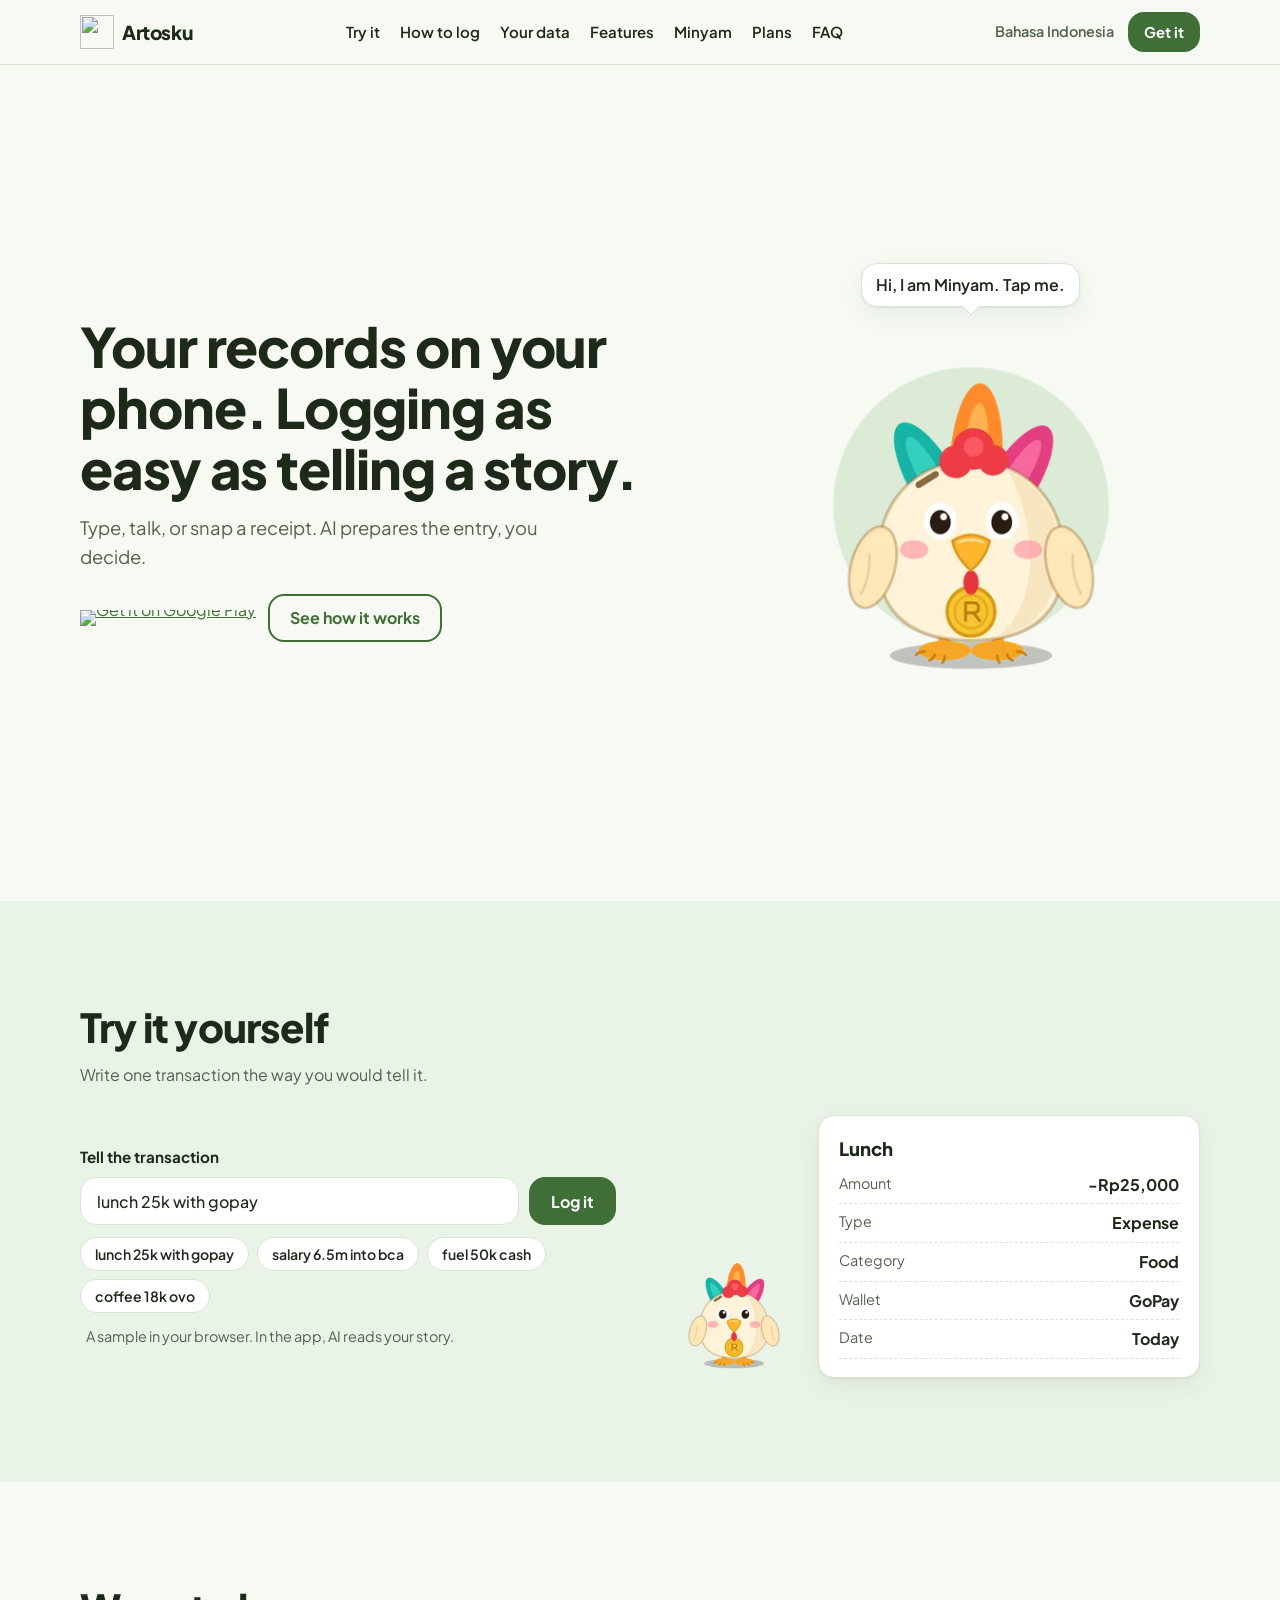
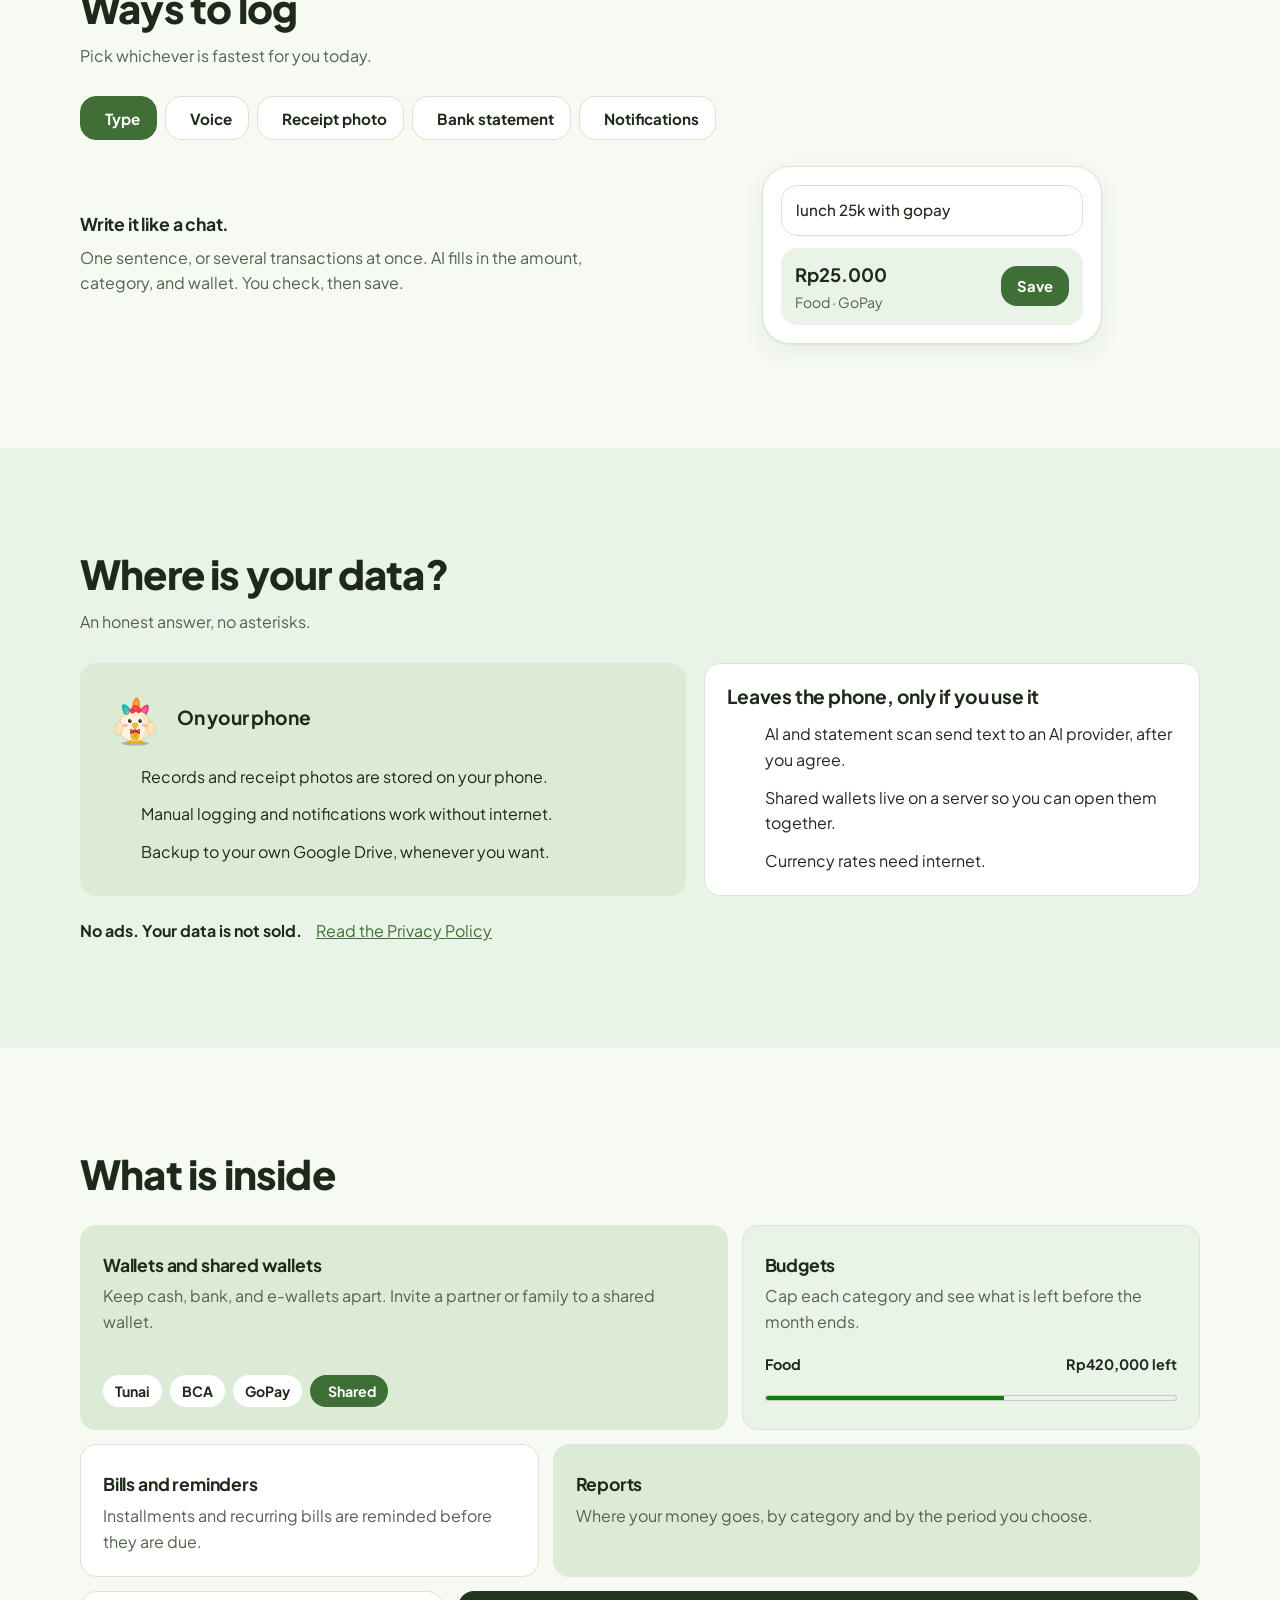
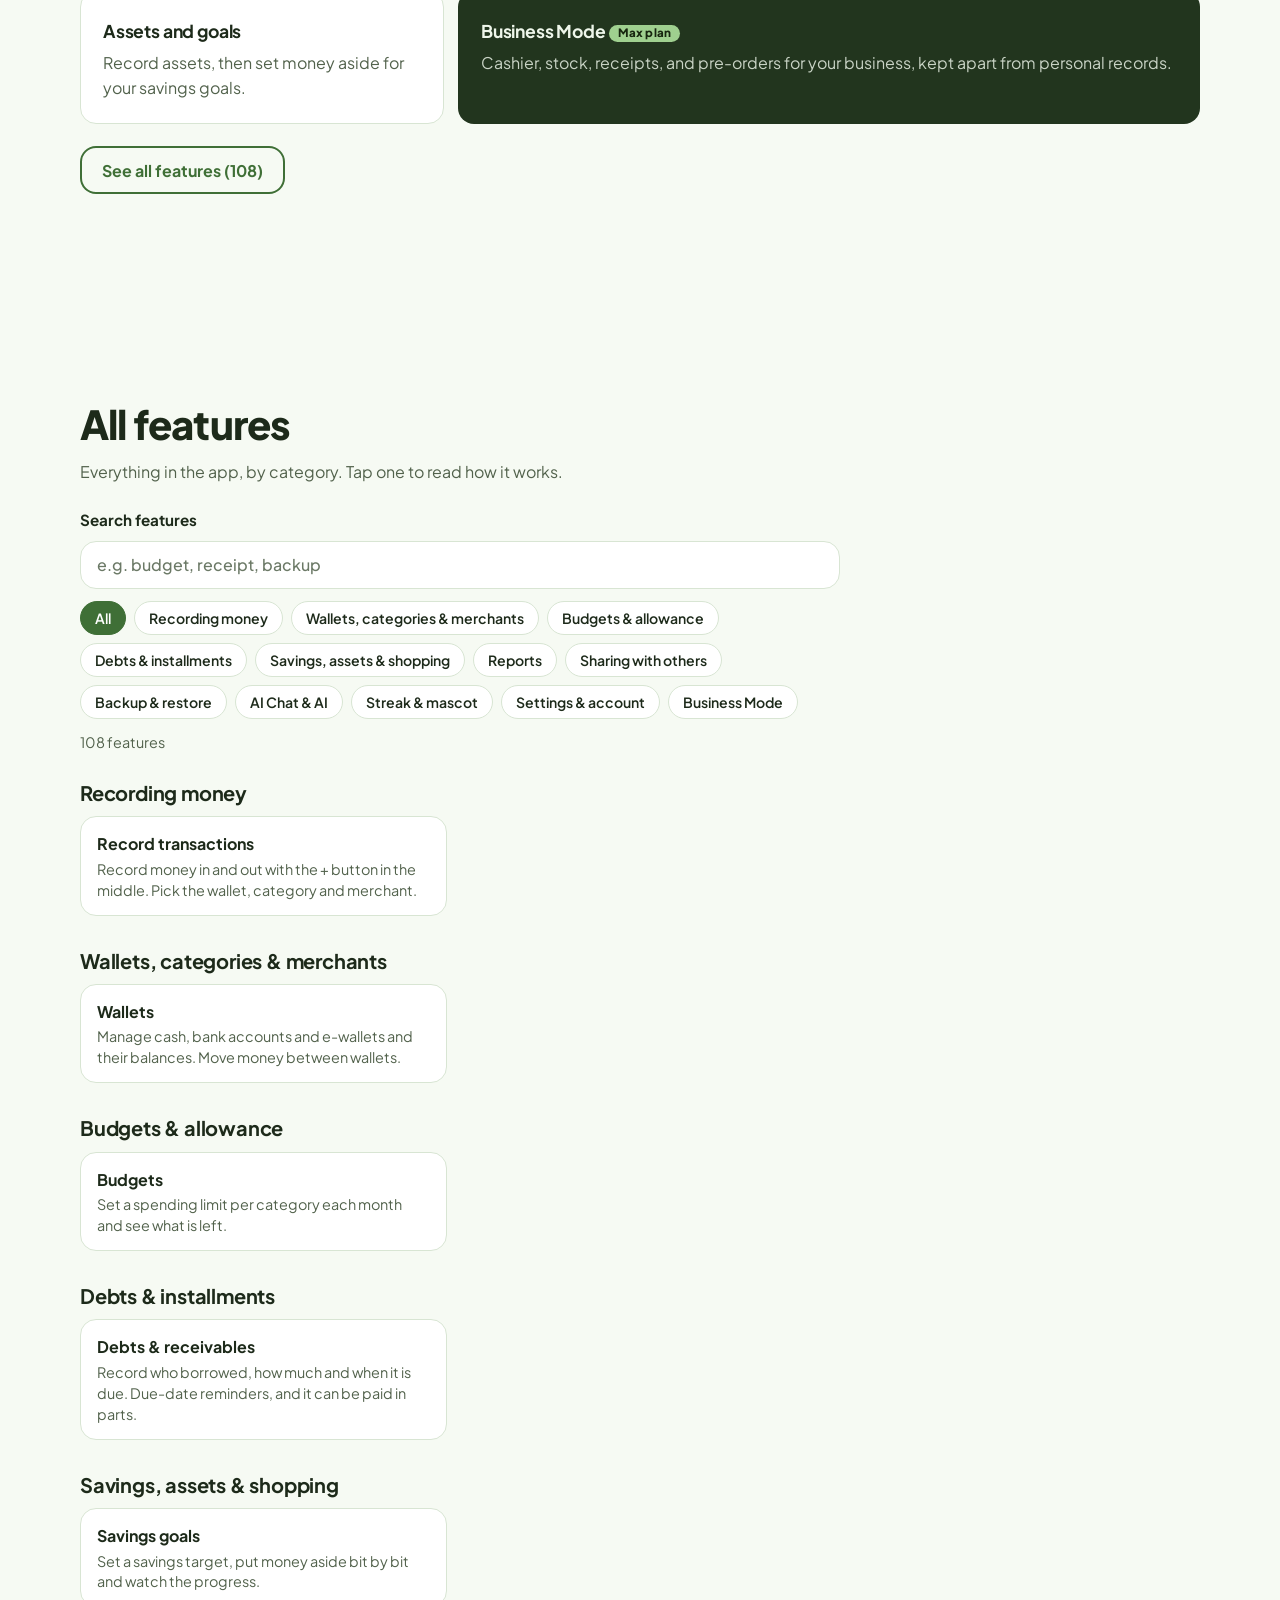
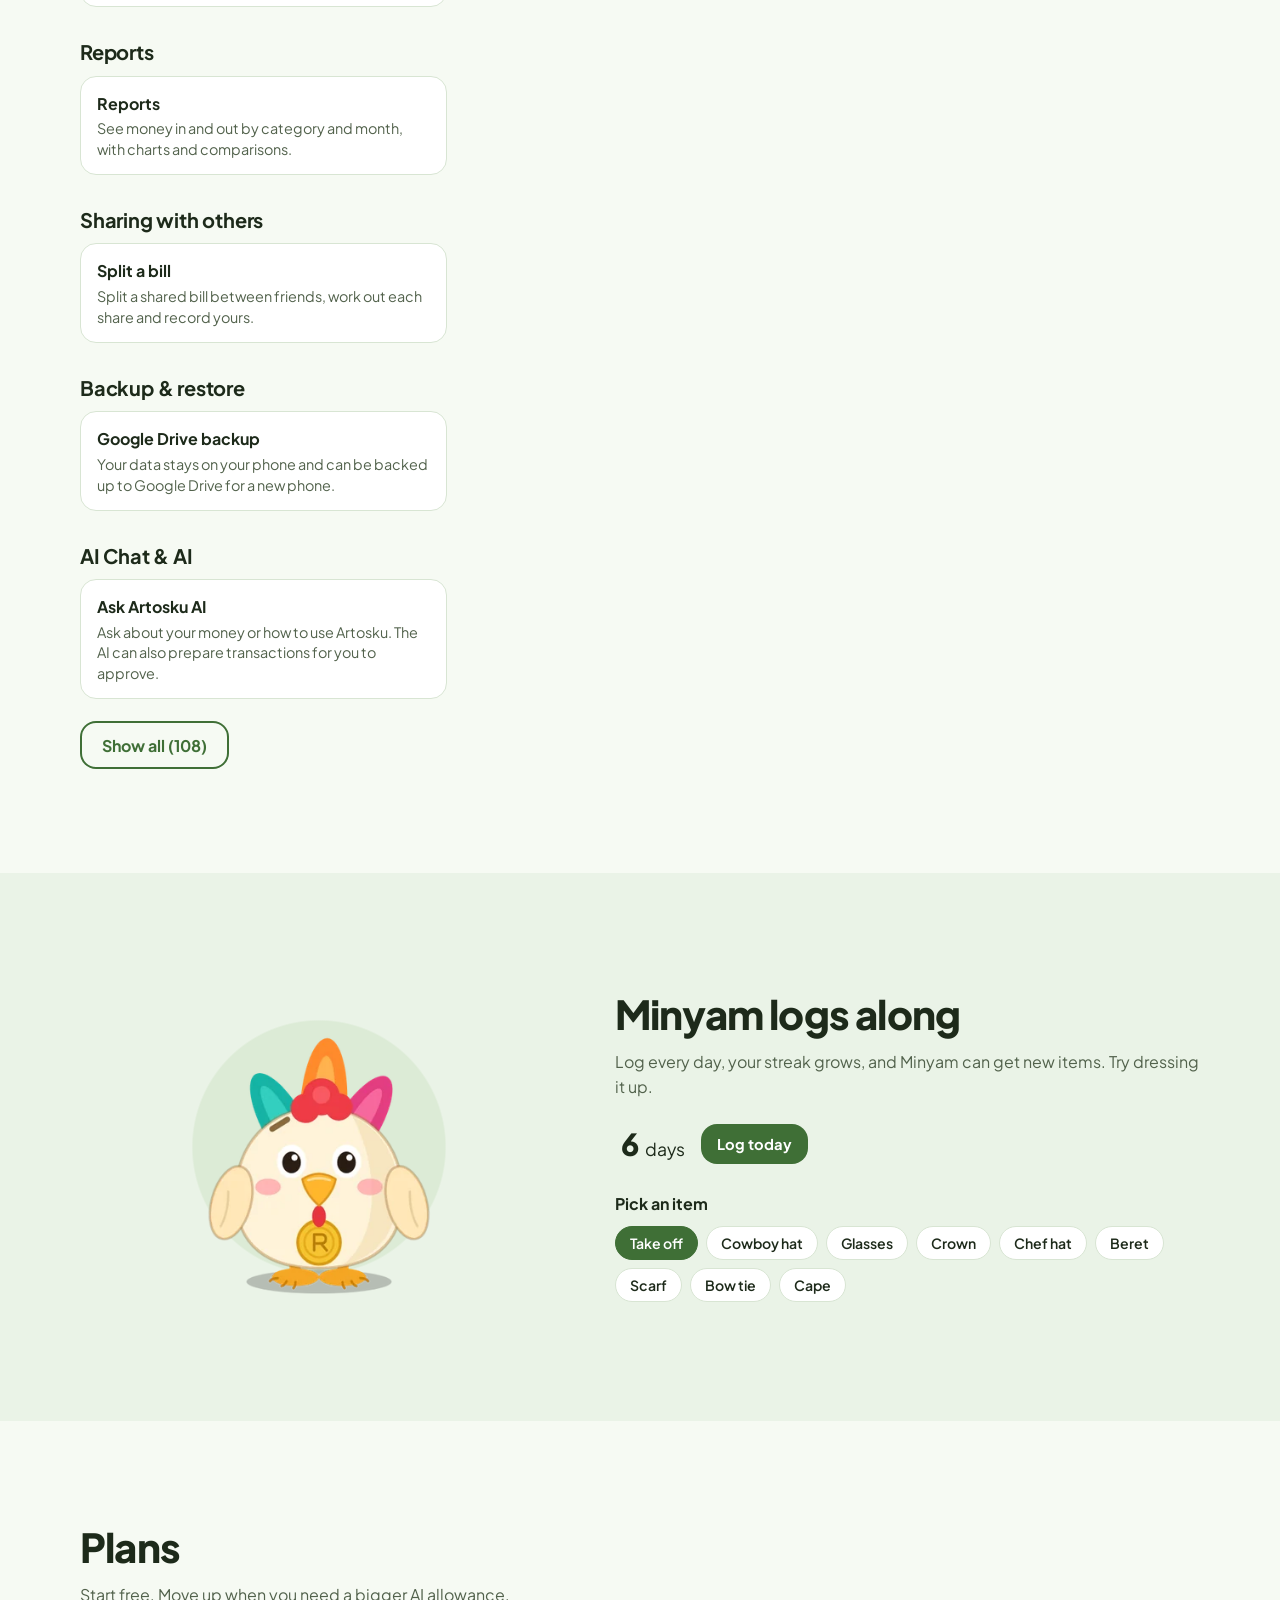
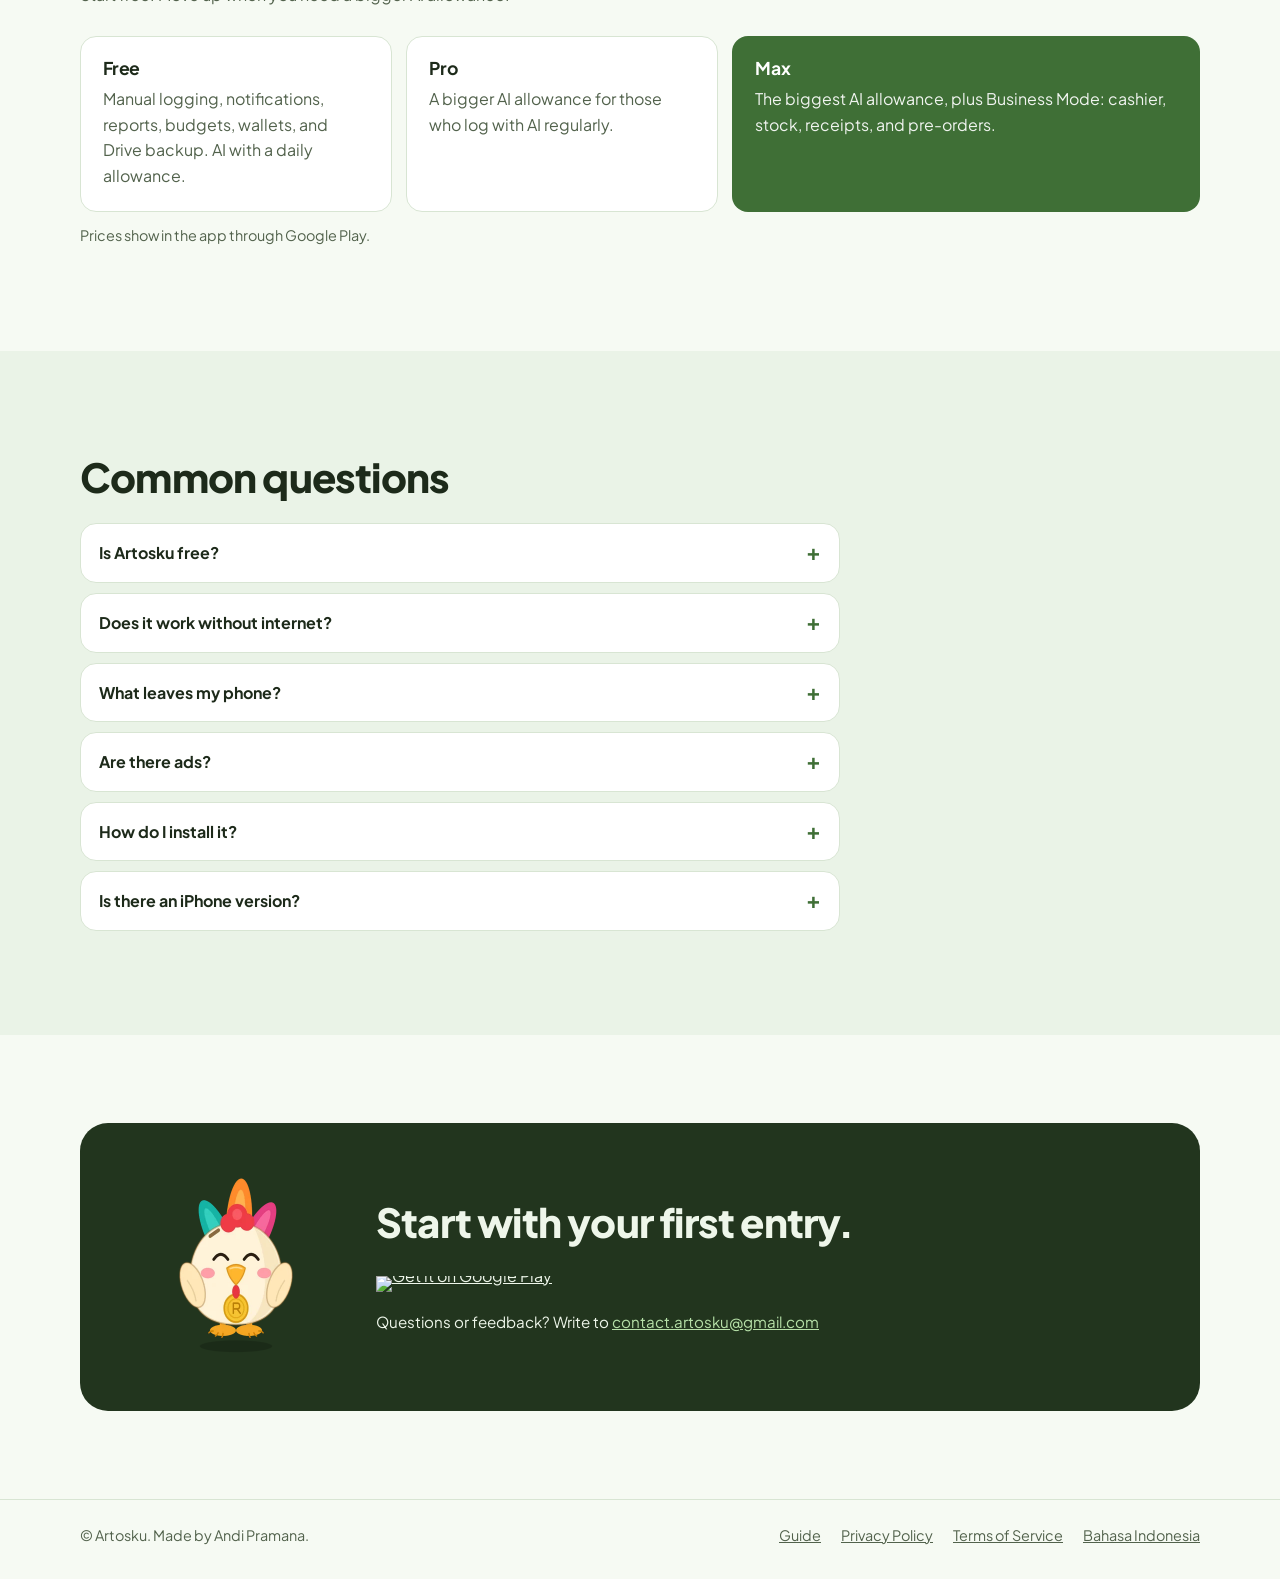
==== commit bbca26d5: "fix(home): all-features list collapsed by default (108 after filtering account/legal/housekeeping en" ====
--- a/en/index.html
+++ b/en/index.html
@@ -199,7 +199,7 @@
       <article class="cell cell--asset"><i class="ph ph-target" aria-hidden="true"></i><h3>Assets and goals</h3><p>Record assets, then set money aside for your savings goals.</p></article>
       <article class="cell cell--biz"><i class="ph ph-storefront" aria-hidden="true"></i><h3>Business Mode <span class="badge">Max plan</span></h3><p>Cashier, stock, receipts, and pre-orders for your business, kept apart from personal records.</p></article>
     </div>
-    <p class="more"><a class="btn btn--ghost" href="#semua">See all features (123)</a></p>
+    <p class="more"><a class="btn btn--ghost" href="#semua">See all features (108)</a></p>
   </div>
 </section>
 
@@ -211,10 +211,11 @@
       <label for="allSearch">Search features</label>
       <input id="allSearch" type="search" placeholder="e.g. budget, receipt, backup" autocomplete="off" />
       <div class="chips" id="allChips" role="group" aria-label="All features"><button type="button" class="chip" data-g="all" aria-pressed="true">All</button><button type="button" class="chip" data-g="catat" aria-pressed="false">Recording money</button><button type="button" class="chip" data-g="wallet" aria-pressed="false">Wallets, categories &amp; merchants</button><button type="button" class="chip" data-g="anggaran" aria-pressed="false">Budgets &amp; allowance</button><button type="button" class="chip" data-g="utang" aria-pressed="false">Debts &amp; installments</button><button type="button" class="chip" data-g="tabungan" aria-pressed="false">Savings, assets &amp; shopping</button><button type="button" class="chip" data-g="laporan" aria-pressed="false">Reports</button><button type="button" class="chip" data-g="bersama" aria-pressed="false">Sharing with others</button><button type="button" class="chip" data-g="backup" aria-pressed="false">Backup &amp; restore</button><button type="button" class="chip" data-g="ai" aria-pressed="false">AI Chat &amp; AI</button><button type="button" class="chip" data-g="maskot" aria-pressed="false">Streak &amp; mascot</button><button type="button" class="chip" data-g="pengaturan" aria-pressed="false">Settings &amp; account</button><button type="button" class="chip" data-g="bisnis" aria-pressed="false">Business Mode</button></div>
-      <p class="note" id="allCount" aria-live="polite">123 features</p>
-    </div>
-    <div id="allList"><section class="grp" data-g="catat"><h3>Recording money</h3><ul><li data-s="record transactions record money in and out with the + button in the middle. pick the wallet, category and merchant. catat transaksi pemasukan pengeluaran tambah input record add expense income jajan"><a href="tutorial/#catat_transaksi"><b>Record transactions</b><span>Record money in and out with the + button in the middle. Pick the wallet, category and merchant.</span></a></li><li data-s="record with ai say or type "lunch 25k" and the ai prepares the transaction for you to check first. suara ucap bicara ketik bebas ai catat voice speak quick add otomatis ucapkan"><a href="tutorial/#catat_ai_suara"><b>Record with AI</b><span>Say or type "lunch 25k" and the AI prepares the transaction for you to check first.</span></a></li><li data-s="scan receipts photograph a receipt and the items and total fill in. shipping, fees and discounts are read too. struk scan foto nota kuitansi receipt photo ocr belanja online shopee"><a href="tutorial/#scan_struk"><b>Scan receipts</b><span>Photograph a receipt and the items and total fill in. Shipping, fees and discounts are read too.</span></a></li><li data-s="add many transactions at once enter several transactions on one screen, or split one receipt over several categories. banyak sekaligus beberapa multi batch many bulk pecah struk banyak sekaligus input massal tambah banyak multi add"><a href="tutorial/#tambah_banyak"><b>Add many transactions at once</b><span>Enter several transactions on one screen, or split one receipt over several categories.</span></a></li><li data-s="import a statement from pdf read a bank statement pdf into a list of transactions you can check and save. mutasi pdf rekening koran bank impor import statement rekening csv impor mutasi upload mutasi import statement mutasi bank mutasi pdf"><a href="tutorial/#impor_mutasi"><b>Import a statement from PDF</b><span>Read a bank statement PDF into a list of transactions you can check and save.</span></a></li><li data-s="capture from notifications bank and e-wallet notifications on your phone become draft transactions to approve. android only. notif notifikasi otomatis bank dompet digital gopay ovo dana notification capture notif bank catat otomatis dari notifikasi baca notifikasi bank notification auto record aplikasi dipantau watched apps pilih aplikasi hubungkan wallet izin notifikasi draf notifikasi"><a href="tutorial/#catat_notif"><b>Capture from notifications</b><span>Bank and e-wallet notifications on your phone become draft transactions to approve. Android only.</span></a></li><li data-s="watched bank apps and clearing notification drafts choose the bank apps that are watched, connect wallets, turn on new draft alerts, and delete drafts or notification data. aplikasi dipantau pilih aplikasi hapus draf hapus data notifikasi izin notifikasi akses notifikasi tidak masuk draf tidak muncul watched apps clear drafts notification access"><a href="tutorial/#catat_notif_setelan"><b>Watched bank apps and clearing notification drafts</b><span>Choose the bank apps that are watched, connect wallets, turn on new draft alerts, and delete drafts or notification data.</span></a></li><li data-s="transfer fee record the bank admin fee together with the transfer: one card, and the source wallet balance is right. biaya admin biaya admin fee transfer fee antar bank bi-fast biaya transfer admin transfer fee transfer biaya antar bank admin bank"><a href="tutorial/#biaya_transfer"><b>Transfer fee</b><span>Record the bank admin fee together with the transfer: one card, and the source wallet balance is right.</span></a></li><li data-s="copy an old transaction record a similar transaction again in one tap, without typing it from scratch. salin copy duplikat ulang sama seperti kemarin duplicate kopi copy transaksi transaksi berulang manual kopi transaksi ulang transaksi"><a href="tutorial/#salin_transaksi"><b>Copy an old transaction</b><span>Record a similar transaction again in one tap, without typing it from scratch.</span></a></li><li data-s="combined receipt (many categories) one shopping receipt becomes one transaction with its items and each item's category. struk gabungan digabung banyak kategori beberapa kategori rincian item combined split digabung jadi 1 struk bagi kategori split kategori rincian item combined receipt satu struk banyak kategori"><a href="tutorial/#struk_gabungan"><b>Combined receipt (many categories)</b><span>One shopping receipt becomes one transaction with its items and each item's category.</span></a></li></ul></section><section class="grp" data-g="wallet"><h3>Wallets, categories &amp; merchants</h3><ul><li data-s="wallets manage cash, bank accounts and e-wallets and their balances. move money between wallets. wallet dompet saldo rekening bank ewallet e-wallet kas transfer balance account akun bank tambah rekening limit kurs saldo awal arsip urutkan kartu kredit"><a href="tutorial/#wallet"><b>Wallets</b><span>Manage cash, bank accounts and e-wallets and their balances. Move money between wallets.</span></a></li><li data-s="pockets split the balance of one wallet into several pockets, e.g. emergency fund or holiday. pocket kantong amplop sub wallet dana darurat liburan alokasi envelope bagi saldo alokasi dana target pocket alokasi awal atur dana tambah dana kurangi dana"><a href="tutorial/#pocket"><b>Pockets</b><span>Split the balance of one wallet into several pockets, e.g. Emergency fund or Holiday.</span></a></li><li data-s="move money between pockets move money from one pocket to another pocket or wallet, recorded neatly. pindah transfer pocket antar pocket pindah dana geser dana move pindah pocket pindah antar pocket move between pockets"><a href="tutorial/#pindah_pocket"><b>Move money between pockets</b><span>Move money from one pocket to another pocket or wallet, recorded neatly.</span></a></li><li data-s="currency pick your main currency and record wallets or transactions in another one, rates update daily. mata uang kurs dolar usd euro currency exchange rupiah valas ganti mata uang mata uang utama exchange rate"><a href="tutorial/#mata_uang"><b>Currency</b><span>Pick your main currency and record wallets or transactions in another one, rates update daily.</span></a></li><li data-s="categories organise income and expense categories, down to subcategories. kategori subkategori kelompok category categories label"><a href="tutorial/#kategori"><b>Categories</b><span>Organise income and expense categories, down to subcategories.</span></a></li><li data-s="category learning artosku remembers the category you chose for a description, and you can change it. belajar pembelajaran ingat otomatis kategori learning remember mapping pemetaan"><a href="tutorial/#belajar_kategori"><b>Category learning</b><span>Artosku remembers the category you chose for a description, and you can change it.</span></a></li><li data-s="merchants see where money goes and comes from, with a default category for each place. merchant toko tempat warung langganan store shop vendor"><a href="tutorial/#merchant"><b>Merchants</b><span>See where money goes and comes from, with a default category for each place.</span></a></li></ul></section><section class="grp" data-g="anggaran"><h3>Budgets &amp; allowance</h3><ul><li data-s="budgets set a spending limit per category each month and see what is left. anggaran budget batas limit jatah hemat boros sisa periode peringatan batas bulanan limit bulanan warning bandingkan anggaran budget bulanan monthly budget"><a href="tutorial/#anggaran"><b>Budgets</b><span>Set a spending limit per category each month and see what is left.</span></a></li><li data-s="daily budget (a limit per category each day) a spending limit per category for each day, with special rules for certain days (e.g. friday or the weekend) or one date. different from the daily allowance, which is worked out for you from all your money. anggaran harian batas harian batas per hari batas pengeluaran harian budget harian limit harian batas jajan harian batas jajan per hari aturan khusus per hari hari jumat akhir pekan tanggal khusus per tanggal tanpa batas daily budget daily limit limit per day spending limit per day weekend limit special date no limit"><a href="tutorial/#anggaran_harian"><b>Daily budget (a limit per category each day)</b><span>A spending limit per category for each day, with special rules for certain days (e.g. Friday or the weekend) or one date. Different from the Daily allowance, which is worked out for you from all your money.</span></a></li><li data-s="daily allowance work out how much you can spend per day until payday, with your mascot. jatah harian per hari jajan uang saku daily allowance uang harian boleh jajan sisa uang sampai gajian daily budget jatah jajan perhitungan atur perhitungan uang yang dihitung tagihan sebelum gajian"><a href="tutorial/#jatah_harian"><b>Daily allowance</b><span>Work out how much you can spend per day until payday, with your mascot.</span></a></li><li data-s="leave a transaction out of the allowance a big purchase or money held for someone else does not use up the daily and weekly allowance. choose per transaction: spread over the days that are left, or ignored completely. it can be undone at any time. kecualikan transaksi dikecualikan dari jatah kecualikan dari jatah jangan dihitung jatah tidak dihitung jatah jangan dihitung di jatah abaikan transaksi abaikan dari jatah transaksi dikecualikan belanja besar jatah dibagi rata diabaikan lepaskan pengecualian batalkan pengecualian exclude transaction exclude from allowance leave out of allowance do not count in allowance ignore transaction allowance excluded transactions spread evenly"><a href="tutorial/#jatah_dikecualikan"><b>Leave a transaction out of the allowance</b><span>A big purchase or money held for someone else does not use up the daily and weekly allowance. Choose per transaction: spread over the days that are left, or ignored completely. It can be undone at any time.</span></a></li><li data-s="recurring transactions regular bills and subscriptions are recorded on their date, with reminders. berulang rutin tagihan langganan bulanan otomatis recurring subscription bill sewa harian mingguan tahunan weekly monthly yearly daily frekuensi tiap minggu tiap bulan tiap tahun setiap bulan tagihan rutin bayar rutin pengingat tagihan"><a href="tutorial/#berulang"><b>Recurring transactions</b><span>Regular bills and subscriptions are recorded on their date, with reminders.</span></a></li><li data-s="report period (payday) choose when "this month" starts, for example on payday. periode gajian tanggal cutoff awal bulan payday period bulan ini tanggal gajian report period"><a href="tutorial/#periode_laporan"><b>Report period (payday)</b><span>Choose when "this month" starts, for example on payday.</span></a></li></ul></section><section class="grp" data-g="utang"><h3>Debts &amp; installments</h3><ul><li data-s="debts &amp; receivables record who borrowed, how much and when it is due. due-date reminders, and it can be paid in parts. utang hutang piutang pinjam pinjaman tagih cicil debt loan lend borrow owe kasbon"><a href="tutorial/#utang_piutang"><b>Debts &amp; receivables</b><span>Record who borrowed, how much and when it is due. Due-date reminders, and it can be paid in parts.</span></a></li><li data-s="installments &amp; paylater record installments, credit and paylater bills so you know what is left and when it is due. cicilan kredit paylater kartu kredit angsuran installment credit credit card kredivo bayar bulanan kredit motor cicil bunga denda denda telat interest late fee tenor"><a href="tutorial/#cicilan"><b>Installments &amp; Paylater</b><span>Record installments, credit and paylater bills so you know what is left and when it is due.</span></a></li><li data-s="arisan (rotating savings) record your arisan: dues run automatically each period and the pot you receive is recorded on your turn. arisan kocokan giliran setoran pot iuran rotating savings club setoran arisan pot arisan iuran arisan arisan rt rotating savings ngocok"><a href="tutorial/#arisan"><b>Arisan (rotating savings)</b><span>Record your arisan: dues run automatically each period and the pot you receive is recorded on your turn.</span></a></li><li data-s="paylater (buy now, pay later) a purchase on a paylater wallet becomes an installment automatically, and the bill is paid from another wallet. paylater bayar nanti kredit belanja kartu kredit limit tagihan pay later credit card bnpl spaylater cicilan belanja buy now pay later limit paylater tagihan paylater kredivo"><a href="tutorial/#paylater"><b>Paylater (buy now, pay later)</b><span>A purchase on a paylater wallet becomes an installment automatically, and the bill is paid from another wallet.</span></a></li></ul></section><section class="grp" data-g="tabungan"><h3>Savings, assets &amp; shopping</h3><ul><li data-s="savings goals set a savings target, put money aside bit by bit and watch the progress. nabung tabungan target tujuan impian saving savings goal pocket kantong target menabung tujuan nabung celengan savings goal target tanggal sisihkan tabung di jalur on track"><a href="tutorial/#tabungan"><b>Savings goals</b><span>Set a savings target, put money aside bit by bit and watch the progress.</span></a></li><li data-s="assets record valuables or investments and follow their value over time. aset investasi emas saham properti kendaraan harta asset investment gold stock"><a href="tutorial/#aset"><b>Assets</b><span>Record valuables or investments and follow their value over time.</span></a></li><li data-s="shopping list write a shopping list, tick what you bought, then record it as a transaction. daftar belanja belanja shopping list grocery catatan belanja beli shopping list groceries list belanja belanjaan"><a href="tutorial/#daftar_belanja"><b>Shopping list</b><span>Write a shopping list, tick what you bought, then record it as a transaction.</span></a></li><li data-s="item usage record items used up or thrown away to see how fast your shopping is used. pemakaian habis terbuang stok rumah usage used up waste pantry barang habis item usage dibuang mubazir habis dipakai"><a href="tutorial/#pemakaian_barang"><b>Item usage</b><span>Record items used up or thrown away to see how fast your shopping is used.</span></a></li></ul></section><section class="grp" data-g="laporan"><h3>Reports</h3><ul><li data-s="reports see money in and out by category and month, with charts and comparisons. laporan grafik ringkasan statistik bulanan report chart summary analisis"><a href="tutorial/#laporan"><b>Reports</b><span>See money in and out by category and month, with charts and comparisons.</span></a></li></ul></section><section class="grp" data-g="bersama"><h3>Sharing with others</h3><ul><li data-s="split a bill split a shared bill between friends, work out each share and record yours. bagi patungan split bill bareng teman tagihan makan bareng urunan split bill bagi tagihan iuran bareng bayar bareng bagi rata bill split share bill with friends sama teman"><a href="tutorial/#split"><b>Split a bill</b><span>Split a shared bill between friends, work out each share and record yours.</span></a></li><li data-s="shared wallets one wallet shared by two people or a family, every member can record. bersama berdua keluarga pasangan shared together family couple patungan wallet wallet bersama dompet bersama shared wallet keuangan keluarga family wallet undang anggota"><a href="tutorial/#wallet_bersama"><b>Shared wallets</b><span>One wallet shared by two people or a family, every member can record.</span></a></li><li data-s="invite people to a shared wallet bring friends or family into one shared wallet with an invitation. undang ajak anggota gabung invite member join keluarga undang anggota undang teman gabung wallet bersama ajak anggota"><a href="tutorial/#undang_anggota"><b>Invite people to a Shared Wallet</b><span>Bring friends or family into one shared wallet with an invitation.</span></a></li><li data-s="contacts keep friends you often send to or bill, so they are quick to pick. kontak teman orang contact friend people"><a href="tutorial/#kontak"><b>Contacts</b><span>Keep friends you often send to or bill, so they are quick to pick.</span></a></li><li data-s="send transactions to each other send transaction records to a friend who also uses artosku, and receive theirs. kirim saling kirim teman terima transfer share send friend bagikan kirim uang minta uang transfer ke teman send money request money kirim ke teman"><a href="tutorial/#saling_kirim"><b>Send transactions to each other</b><span>Send transaction records to a friend who also uses Artosku, and receive theirs.</span></a></li></ul></section><section class="grp" data-g="backup"><h3>Backup &amp; restore</h3><ul><li data-s="google drive backup your data stays on your phone and can be backed up to google drive for a new phone. backup cadangan google drive drive pulihkan restore ganti hp data aman sync simpan data pindah hp"><a href="tutorial/#backup_drive"><b>Google Drive backup</b><span>Your data stays on your phone and can be backed up to Google Drive for a new phone.</span></a></li><li data-s="automatic backup to google drive turn on automatic backup, connect or disconnect the google drive account, and restore from an old backup. backup otomatis auto backup automatic backup hubungkan drive putuskan drive ganti akun drive akun google drive restore pulihkan data batalkan pemulihan kembalikan data lama undo restore slot backup backup sekarang ganti hp pindah hp hp baru new phone restore backup restore my backup restore on a new phone disconnect drive connect drive"><a href="tutorial/#backup_otomatis"><b>Automatic backup to Google Drive</b><span>Turn on Automatic backup, connect or disconnect the Google Drive account, and restore from an old backup.</span></a></li><li data-s="excel export &amp; import save transactions to an excel file, or bring them in from excel. excel xlsx ekspor export impor import csv file unduh download backup excel spreadsheet"><a href="tutorial/#excel"><b>Excel export &amp; import</b><span>Save transactions to an Excel file, or bring them in from Excel.</span></a></li><li data-s="automatic excel backup to the download folder save an excel backup by itself to the phone download folder, daily, weekly or monthly. backup excel otomatis excel otomatis folder download simpan excel excel harian excel mingguan excel bulanan auto excel excel backup schedule download folder backup excel otomatis ke folder download excel ke folder download simpan excel ke folder download otomatis ke folder download"><a href="tutorial/#backup_excel_otomatis"><b>Automatic Excel backup to the Download folder</b><span>Save an Excel backup by itself to the phone Download folder, daily, weekly or monthly.</span></a></li><li data-s="import an older excel file or restore from excel restore everything from an excel backup file, or add data from an older excel file. impor excel import excel excel lama excel versi lama pulihkan dari excel restore excel tambahkan data masukkan excel upload excel restore from excel"><a href="tutorial/#impor_excel_lama"><b>Import an older Excel file or restore from Excel</b><span>Restore everything from an Excel backup file, or add data from an older Excel file.</span></a></li></ul></section><section class="grp" data-g="ai"><h3>AI Chat &amp; AI</h3><ul><li data-s="ask artosku ai ask about your money or how to use artosku. the ai can also prepare transactions for you to approve. ai chat tanya asisten bot kuai assistant ask"><a href="tutorial/#ai_chat"><b>Ask Artosku AI</b><span>Ask about your money or how to use Artosku. The AI can also prepare transactions for you to approve.</span></a></li><li data-s="ai usage &amp; vouchers see how much ai quota is left today and your extra vouchers. kuota voucher sisa limit ai pemakaian ai quota usage tambahan"><a href="tutorial/#pemakaian_ai"><b>AI usage &amp; vouchers</b><span>See how much AI quota is left today and your extra vouchers.</span></a></li><li data-s="ai consent (allow or withdraw) allow or withdraw the ai features. when withdrawn, the ai features stop until you allow them again; the rest is not affected. persetujuan ai izin ai izinkan fitur ai cabut izin matikan ai nonaktifkan ai ai consent turn off ai disable ai withdraw consent data ke deepseek privasi ai"><a href="tutorial/#persetujuan_ai"><b>AI consent (allow or withdraw)</b><span>Allow or withdraw the AI features. When withdrawn, the AI features stop until you allow them again; the rest is not affected.</span></a></li></ul></section><section class="grp" data-g="maskot"><h3>Streak &amp; mascot</h3><ul><li data-s="streak &amp; your mascot record every day to keep your streak, open gift boxes and look after your mascot's home. streak maskot minyam ayam hadiah koin rumah mascot chicken game gift coin hadiah harian gamifikasi api streak kotak hadiah freeze streak freeze beku bolos melewatkan hari streak putus freeze kedaluwarsa freeze hilang skip a day missed a day"><a href="tutorial/#streak_maskot"><b>Streak &amp; your mascot</b><span>Record every day to keep your streak, open gift boxes and look after your mascot's home.</span></a></li><li data-s="mascot item shop trade streak coins for hats, accessories and decorations for your mascot. toko item koin topi aksesori dekorasi beli shop coins hat accessory beli item topi maskot"><a href="tutorial/#toko_maskot"><b>Mascot item shop</b><span>Trade streak coins for hats, accessories and decorations for your mascot.</span></a></li><li data-s="mascot collection see every item you own and dress your mascot with it. koleksi punya pakai item collection wear dress inventory"><a href="tutorial/#koleksi_maskot"><b>Mascot collection</b><span>See every item you own and dress your mascot with it.</span></a></li></ul></section><section class="grp" data-g="pengaturan"><h3>Settings &amp; account</h3><ul><li data-s="app lock (pin &amp; biometrics) lock artosku with a pin, fingerprint or face so nobody else opens your records. pin kunci biometrik sidik jari wajah aman privasi lock fingerprint face security password kunci aplikasi app lock keamanan ubah pin ganti pin lupa pin"><a href="tutorial/#kunci_pin"><b>App lock (PIN &amp; biometrics)</b><span>Lock Artosku with a PIN, fingerprint or face so nobody else opens your records.</span></a></li><li data-s="appearance, language &amp; theme switch between indonesian and english, text size, and dark or light mode. tampilan bahasa tema gelap terang dark light english inggris ukuran teks font language theme dark mode mode gelap warna mode terang light mode tema warna ganti warna warna aplikasi ukuran huruf tulisan kecil tulisan besar text size font size bigger text ganti bahasa change language ikut sistem"><a href="tutorial/#tampilan"><b>Appearance, language &amp; theme</b><span>Switch between Indonesian and English, text size, and dark or light mode.</span></a></li><li data-s="arrange home choose which parts of home show and put them in your order. beranda atur urutan tampil sembunyikan home dashboard arrange layout"><a href="tutorial/#atur_beranda"><b>Arrange Home</b><span>Choose which parts of Home show and put them in your order.</span></a></li><li data-s="phone home-screen widget put an artosku widget on your phone screen to see a summary and record fast. widget layar utama home screen pintasan shortcut"><a href="tutorial/#widget_hp"><b>Phone home-screen widget</b><span>Put an Artosku widget on your phone screen to see a summary and record fast.</span></a></li><li data-s="pro &amp; max plans a bigger ai quota and business mode. pick the plan that suits you. langganan paket pro max premium berlangganan bayar subscription plan upgrade harga price"><a href="tutorial/#langganan"><b>Pro &amp; Max plans</b><span>A bigger AI quota and Business Mode. Pick the plan that suits you.</span></a></li><li data-s="announcements news and outage notices from the artosku team. pengumuman info kabar gangguan berita announcement news update"><a href="tutorial/#pengumuman"><b>Announcements</b><span>News and outage notices from the Artosku team.</span></a></li><li data-s="guide center short guides for each menu that you can replay any time. panduan cara pakai bantuan petunjuk guide help how to tour"><a href="tutorial/#panduan"><b>Guide center</b><span>Short guides for each menu that you can replay any time.</span></a></li><li data-s="treat us a matcha if artosku is useful, you can treat the team to a matcha. traktir matcha donasi dukung tip donate support"><a href="tutorial/#dukung"><b>Treat us a matcha</b><span>If Artosku is useful, you can treat the team to a matcha.</span></a></li><li data-s="switch account switch between the accounts saved on this phone without signing in again. ganti akun pindah akun tambah akun akun lain banyak akun switch account multi account another account multi akun"><a href="tutorial/#ganti_akun"><b>Switch account</b><span>Switch between the accounts saved on this phone without signing in again.</span></a></li><li data-s="privacy policy &amp; terms read how your data is protected and the rules of using artosku. privasi kebijakan syarat ketentuan data aman privacy terms policy persetujuan consent"><a href="tutorial/#privasi_syarat"><b>Privacy policy &amp; terms</b><span>Read how your data is protected and the rules of using Artosku.</span></a></li><li data-s="rename a budget give a budget a name of your own (e.g. "food for the month"). the card, the summary on home, the warnings, the compare table and the ai chat use that name. left empty, it goes back to the name of its category. ganti nama anggaran rename anggaran ubah nama anggaran nama anggaran nama sendiri anggaran kasih nama anggaran beri nama anggaran anggaran tanpa nama kategori nama kartu anggaran rename budget rename a budget budget name name a budget change budget name custom budget name"><a href="tutorial/#anggaran_ganti_nama"><b>Rename a budget</b><span>Give a budget a name of your own (e.g. "Food for the month"). The card, the summary on Home, the warnings, the Compare table and the AI chat use that name. Left empty, it goes back to the name of its category.</span></a></li><li data-s="one budget for several categories put several categories (e.g. eating out and groceries) in one budget with one limit and one name. a category can be in only one budget per period, so nothing is ever counted twice. gabung anggaran gabungkan anggaran anggaran grup anggaran gabungan gabung kategori anggaran beberapa kategori satu anggaran satu anggaran banyak kategori banyak kategori satu anggaran anggaran beberapa kategori kategori mana saja anggaran ubah kategori anggaran combine budgets group budget merge budgets several categories one budget multiple categories budget one budget for many categories change budget categories"><a href="tutorial/#anggaran_banyak_kategori"><b>One budget for several categories</b><span>Put several categories (e.g. Eating out and Groceries) in one budget with one limit and one name. A category can be in only one budget per period, so nothing is ever counted twice.</span></a></li><li data-s="count subcategories in a budget for a parent category (one with subcategories), turn on "also count its subcategories" so spending in all its subcategories counts toward the budget. it starts off. a subcategory that has a budget of its own is not counted in the parent budget. subkategori anggaran hitung subkategori hitung juga subkategori kategori anak anggaran kategori anak anggaran kategori induk anggaran induk semua turunan kategori turunan kategori anggaran subkategori ikut anggaran subkategori tidak terhitung count subcategories include subcategories subcategory budget child categories budget parent category budget subcategories not counted"><a href="tutorial/#anggaran_subkategori"><b>Count subcategories in a budget</b><span>For a parent category (one with subcategories), turn on "Also count its subcategories" so spending in all its subcategories counts toward the budget. It starts off. A subcategory that has a budget of its own is not counted in the parent budget.</span></a></li><li data-s="unlock with fingerprint or face once a pin is set, open artosku with just your fingerprint or face. biometrik sidik jari fingerprint wajah face id face unlock kunci sidik jari biometric unlock"><a href="tutorial/#biometrik"><b>Unlock with fingerprint or face</b><span>Once a PIN is set, open Artosku with just your fingerprint or face.</span></a></li><li data-s="turn off the pin or app lock remove the pin so artosku opens without a lock again. nonaktifkan pin matikan pin hapus pin hilangkan pin matikan kunci tanpa pin turn off pin remove pin disable pin disable lock ubah pin ganti pin"><a href="tutorial/#nonaktifkan_pin"><b>Turn off the PIN or app lock</b><span>Remove the PIN so Artosku opens without a lock again.</span></a></li><li data-s="account password (change or add) change your account password, or add one if you signed in with google so you can sign in with email too. kata sandi password ganti password ubah kata sandi tambah kata sandi sandi akun ganti sandi lupa password change password add password masuk pakai email login email"><a href="tutorial/#kata_sandi"><b>Account password (change or add)</b><span>Change your account password, or add one if you signed in with Google so you can sign in with email too.</span></a></li><li data-s="change your name and profile photo change your nickname, pick a profile photo, or hide the name and email on the profile card. ubah nama ganti nama nama panggilan edit profil foto profil ganti foto avatar sembunyikan nama sembunyikan email lihat profil change name profile photo edit profile hide name"><a href="tutorial/#ubah_nama"><b>Change your name and profile photo</b><span>Change your nickname, pick a profile photo, or hide the name and email on the profile card.</span></a></li><li data-s="sign out sign out of your artosku account on this phone. keluar logout log out sign out keluar akun keluar dari akun tutup akun di hp ganti akun google"><a href="tutorial/#keluar_akun"><b>Sign out</b><span>Sign out of your Artosku account on this phone.</span></a></li><li data-s="start over (delete all data, keep the account) delete all transactions and financial data in this account and start from empty. the account stays. reset akun reset hapus semua data mulai dari awal kosongkan data bersihkan data reset account start over wipe data clear all data"><a href="tutorial/#reset_akun"><b>Start over (delete all data, keep the account)</b><span>Delete all transactions and financial data in this account and start from empty. The account stays.</span></a></li><li data-s="delete account delete your account and all its data from this phone for good. hapus akun delete account tutup akun hapus data akun berhenti pakai remove account close account hapus permanen"><a href="tutorial/#hapus_akun"><b>Delete account</b><span>Delete your account and all its data from this phone for good.</span></a></li><li data-s="search the menu in more find a menu by typing its name. if nothing is found, a button asks artosku ai instead. cari menu cari fitur search menu search menu tidak ketemu di mana menu find a menu mencari"><a href="tutorial/#cari_menu"><b>Search the menu in More</b><span>Find a menu by typing its name. If nothing is found, a button asks Artosku AI instead.</span></a></li><li data-s="set the wallet order choose the wallet order in every picker: most used first, or the same as on home. urutan wallet susun wallet wallet paling sering wallet paling sering dipakai urutan dompet urutan sendiri wallet order sort wallets most used wallet"><a href="tutorial/#urutan_wallet"><b>Set the wallet order</b><span>Choose the wallet order in every picker: most used first, or the same as on Home.</span></a></li><li data-s="manage, cancel or restore a subscription see your plan, switch between monthly and yearly, manage it in the play store, and restore purchases. kelola langganan batalkan langganan berhenti langganan cancel subscription pulihkan pembelian restore purchase langganan di play store bulanan tahunan paket saat ini naik paket manage subscription monthly yearly"><a href="tutorial/#kelola_langganan"><b>Manage, cancel or restore a subscription</b><span>See your plan, switch between monthly and yearly, manage it in the Play Store, and restore purchases.</span></a></li><li data-s="terms and conditions read the rules for using artosku. syarat dan ketentuan syarat ketentuan terms terms and conditions aturan pakai tos ketentuan layanan terms of service"><a href="tutorial/#syarat_ketentuan"><b>Terms and Conditions</b><span>Read the rules for using Artosku.</span></a></li><li data-s="replay the guides or turn off automatic guides replay all guides, or turn off the guides that appear by themselves when a menu opens. ulangi panduan panduan otomatis matikan panduan panduan muncul terus tutorial muncul replay guide turn off guides sudah dilihat"><a href="tutorial/#ulangi_panduan"><b>Replay the guides or turn off automatic guides</b><span>Replay all guides, or turn off the guides that appear by themselves when a menu opens.</span></a></li><li data-s="handbook (full tutorials) full tutorials for every feature on the website, with a search box. opens in the browser. buku panduan tutorial panduan lengkap handbook manual user guide full guide tutorial lengkap dokumentasi website panduan cari tutorial"><a href="tutorial/#buku_panduan"><b>Handbook (full tutorials)</b><span>Full tutorials for every feature on the website, with a search box. Opens in the browser.</span></a></li><li data-s="see the business mode demo (proud chicken) a sample business, "proud chicken", with 2 months of data in every business mode feature (sales, receipts, stock, pre-orders, reports). for looking only: nothing can be recorded. it opens without max, to look before subscribing. demo bisnis demo mode bisnis coba mode bisnis contoh bisnis lihat fitur bisnis lihat fitur bisnis sebelum langganan proud chicken mode bisnis isinya apa isi mode bisnis lihat dulu mode bisnis beli kucing dalam karung business demo business mode demo try business mode sample business see business features before subscribing what is in business mode preview business mode"><a href="tutorial/#demo_mode_bisnis"><b>See the Business Mode demo (Proud Chicken)</b><span>A sample business, "Proud Chicken", with 2 months of data in every Business Mode feature (sales, receipts, stock, pre-orders, reports). For looking only: nothing can be recorded. It opens without Max, to look before subscribing.</span></a></li><li data-s="videos: how to start in personal mode and the business mode demo two short youtube videos: how to start with artosku in personal mode, and a demo of the business mode features. the buttons only show when the videos are available. video video tutorial tutorial youtube cara pakai cara mulai video cara mulai video demo video demo mode bisnis demo bisnis video bisnis contoh mode bisnis tonton video tutorial video how to start watch video demo video business demo video getting started video"><a href="tutorial/#video_tutorial"><b>Videos: how to start in Personal Mode and the Business Mode demo</b><span>Two short YouTube videos: how to start with Artosku in Personal Mode, and a demo of the Business Mode features. The buttons only show when the videos are available.</span></a></li><li data-s="follow artosku on social media @artosku on instagram, tiktok, threads and youtube. ikuti artosku instagram tiktok threads youtube media sosial sosmed follow social media akun resmi"><a href="tutorial/#ikuti_artosku"><b>Follow Artosku on social media</b><span>@artosku on Instagram, TikTok, Threads and YouTube.</span></a></li><li data-s="feedback and suggestions send feedback to the artosku team by email. kritik dan saran kritik saran masukan lapor bug laporkan masalah hubungi kontak admin feedback report a bug contact suggestion request fitur"><a href="tutorial/#kritik_saran"><b>Feedback and suggestions</b><span>Send feedback to the Artosku team by email.</span></a></li><li data-s="what is new in this version (update notes) see what is new in the version of artosku you use. pembaruan yang baru apa yang baru update notes whats new release notes changelog fitur baru versi baru"><a href="tutorial/#catatan_pembaruan"><b>What is new in this version (update notes)</b><span>See what is new in the version of Artosku you use.</span></a></li><li data-s="rate artosku on google play tell others about your experience with artosku on google play. beri ulasan ulasan review rating bintang nilai aplikasi play store rate rate app beri bintang"><a href="tutorial/#beri_ulasan"><b>Rate Artosku on Google Play</b><span>Tell others about your experience with Artosku on Google Play.</span></a></li><li data-s="check for an app update see whether a newer version of artosku is available, then update. cek pembaruan update aplikasi versi terbaru perbarui aplikasi ada update versi baru check update app update latest version update app upgrade app"><a href="tutorial/#cek_pembaruan"><b>Check for an app update</b><span>See whether a newer version of Artosku is available, then update.</span></a></li></ul></section><section class="grp" data-g="bisnis"><h3>Business Mode</h3><ul><li data-s="business mode a cashier, ingredient purchases, receipts over whatsapp, buyers who have not paid and profit-and-loss reports. business money stays apart from personal money. bisnis usaha jualan toko warung umkm kasir dagang business shop sell store cashier kecil-kecilan ganti profil"><a href="tutorial/#mode_bisnis"><b>Business Mode</b> <span class="badge">Max</span><span>A cashier, ingredient purchases, receipts over WhatsApp, buyers who have not paid and profit-and-loss reports. Business money stays apart from personal money.</span></a></li><li data-s="cashier (sell) pick products, take cash, qris, transfer or pay later, then send a receipt. barcode scanning works. kasir jual penjualan jualan barcode pos sell sale cashier checkout catat penjualan bikin nota"><a href="tutorial/#kasir"><b>Cashier (Sell)</b> <span class="badge">Max</span><span>Pick products, take cash, QRIS, transfer or pay later, then send a receipt. Barcode scanning works.</span></a></li><li data-s="receipts &amp; whatsapp sending make a neat receipt with your business details and send it to the buyer over whatsapp or as a pdf. nota invoice kwitansi wa whatsapp kirim nota pdf receipt faktur struk pembeli kirim wa"><a href="tutorial/#nota_wa"><b>Receipts &amp; WhatsApp sending</b> <span class="badge">Max</span><span>Make a neat receipt with your business details and send it to the buyer over WhatsApp or as a PDF.</span></a></li><li data-s="purchases: ingredients, stock &amp; costs record ingredient purchases, stock for sale and business costs. scan online-shop receipts including shipping and discounts. belanja bahan stok pemasok supplier biaya beli purchase ingredient cost ongkir modal belanja bahan belanja stok beli bahan biaya usaha bon pemasok beli stok"><a href="tutorial/#belanja_bisnis"><b>Purchases: ingredients, stock &amp; costs</b> <span class="badge">Max</span><span>Record ingredient purchases, stock for sale and business costs. Scan online-shop receipts including shipping and discounts.</span></a></li><li data-s="products &amp; stock a product list with prices, stock and stock value. low-stock warnings included. produk barang stok harga persediaan inventori product inventory stock item"><a href="tutorial/#produk_stok"><b>Products &amp; stock</b> <span class="badge">Max</span><span>A product list with prices, stock and stock value. Low-stock warnings included.</span></a></li><li data-s="buyers, suppliers &amp; business bills keep buyers, suppliers and staff, see who has not paid, and remind them over whatsapp. pembeli pelanggan pemasok karyawan bon piutang usaha customer supplier employee tagih"><a href="tutorial/#kontak_usaha"><b>Buyers, suppliers &amp; business bills</b> <span class="badge">Max</span><span>Keep buyers, suppliers and staff, see who has not paid, and remind them over WhatsApp.</span></a></li><li data-s="profit &amp; loss and business reports see profit and loss, cash flow, the balance sheet, best sellers and busy hours. laba rugi untung arus kas neraca terlaris jam ramai profit loss cash flow balance sheet omzet laporan usaha kas usaha"><a href="tutorial/#laba_rugi"><b>Profit &amp; loss and business reports</b> <span class="badge">Max</span><span>See profit and loss, cash flow, the balance sheet, best sellers and busy hours.</span></a></li><li data-s="owner money (draws &amp; capital) record taking money out for yourself, putting capital in, or moving money to another business. prive modal setor ambil uang pemilik owner capital draw withdraw ambil uang usaha setor modal modal sendiri uang pribadi usaha owner draw ambil uang buat pribadi tarik uang usaha"><a href="tutorial/#uang_pemilik"><b>Owner money (draws &amp; capital)</b> <span class="badge">Max</span><span>Record taking money out for yourself, putting capital in, or moving money to another business.</span></a></li><li data-s="lend money record business money you lend out and when it comes back. pinjamkan pinjam kasih pinjam piutang keluar lend loan out pinjam karyawan kasbon karyawan pinjaman karyawan"><a href="tutorial/#pinjamkan_uang"><b>Lend money</b> <span class="badge">Max</span><span>Record business money you lend out and when it comes back.</span></a></li><li data-s="close the drawer &amp; cashier recap count the cash in the drawer, match it to your records and see the day's sales recap. tutup kas laci rekap selisih tutup toko drawer close recap cash count selisih kas hitung laci cash drawer close till"><a href="tutorial/#tutup_kas"><b>Close the drawer &amp; cashier recap</b> <span class="badge">Max</span><span>Count the cash in the drawer, match it to your records and see the day's sales recap.</span></a></li><li data-s="business tax helper an estimate of the tax on your turnover so reporting holds no surprise. pajak pph omzet lapor pajak tax turnover umkm pajak final peredaran bruto"><a href="tutorial/#pajak_usaha"><b>Business tax helper</b> <span class="badge">Max</span><span>An estimate of the tax on your turnover so reporting holds no surprise.</span></a></li><li data-s="business settings receipt details, monthly target, wallets, categories, cashier and business reminders. pengaturan target data nota logo pengingat settings setup kasir"><a href="tutorial/#pengaturan_bisnis"><b>Business settings</b> <span class="badge">Max</span><span>Receipt details, monthly target, wallets, categories, cashier and business reminders.</span></a></li><li data-s="collect what is not paid yet see the unpaid invoices, collect through whatsapp, and record the payment when the money comes in. tagih belum bayar belum lunas piutang nagih utang pelanggan collect unpaid receivable tagihan pelanggan piutang usaha yang belum bayar"><a href="tutorial/#tagih_piutang_usaha"><b>Collect what is not paid yet</b> <span class="badge">Max</span><span>See the unpaid invoices, collect through WhatsApp, and record the payment when the money comes in.</span></a></li><li data-s="supplier credit (buy now, pay later) buy ingredients or stock now and pay later: the debt is recorded with its due date. bon utang pemasok bayar nanti kredit pemasok supplier credit tempo bon pemasok bayar nanti pemasok supplier credit utang usaha"><a href="tutorial/#bon_pemasok"><b>Supplier credit (buy now, pay later)</b> <span class="badge">Max</span><span>Buy ingredients or stock now and pay later: the debt is recorded with its due date.</span></a></li><li data-s="invoices &amp; business details on them see every sales invoice and set the business details printed on them. nota invoice struk cetak daftar nota"><a href="tutorial/#nota_usaha"><b>Invoices &amp; business details on them</b> <span class="badge">Max</span><span>See every sales invoice and set the business details printed on them.</span></a></li><li data-s="sales recap from employees a cashier sends the sales on their phone to the owner as a file, with no server. rekap karyawan banyak orang kirim penjualan recap employee tim"><a href="tutorial/#rekap_kasir"><b>Sales recap from employees</b> <span class="badge">Max</span><span>A cashier sends the sales on their phone to the owner as a file, with no server.</span></a></li><li data-s="monthly turnover target set a turnover target per month and follow its progress each day on the business home. target omzet target bulanan target jualan goal turnover target omzet target usaha monthly target turnover target"><a href="tutorial/#target_bisnis"><b>Monthly turnover target</b> <span class="badge">Max</span><span>Set a turnover target per month and follow its progress each day on the Business Home.</span></a></li><li data-s="business profile (name, logo, address, number) business name, logo, whatsapp number, address, kind of business and colour. used on the receipt and reports. profil usaha nama usaha nama toko logo logo nota alamat alamat toko nomor wa nomor telepon no hp usaha jenis usaha warna usaha business profile address phone number"><a href="tutorial/#bisnis_profil"><b>Business profile (name, logo, address, number)</b> <span class="badge">Max</span><span>Business name, logo, WhatsApp number, address, kind of business and colour. Used on the receipt and reports.</span></a></li><li data-s="receipt &amp; ways to pay set the ways to pay on the receipt (bank, e-wallet, qris), the note under the receipt, slogan, signature and receipt size. data nota atur nota pengaturan nota cara bayar info rekening nota invoice settings receipt settings payment details"><a href="tutorial/#nota_data"><b>Receipt &amp; ways to pay</b> <span class="badge">Max</span><span>Set the ways to pay on the receipt (bank, e-wallet, QRIS), the note under the receipt, slogan, signature and receipt size.</span></a></li><li data-s="bank account and e-wallet on the receipt show your account or e-wallet number on the receipt so buyers know where to transfer. rekening no rek nomor rekening bank bca bri mandiri bni bsi gopay ovo dana shopeepay linkaja e-wallet transfer ke mana atas nama bank account account number ewallet"><a href="tutorial/#cara_bayar_nota"><b>Bank account and e-wallet on the receipt</b> <span class="badge">Max</span><span>Show your account or e-wallet number on the receipt so buyers know where to transfer.</span></a></li><li data-s="qris on the receipt (set, change, remove the picture) put the picture of your shop qris on the receipt. you can change or remove it any time. qris kode qr qr qr code gambar qris ganti qris hapus qris tambah qris qris nota barcode bayar change qris add qris remove qris"><a href="tutorial/#qris_nota"><b>QRIS on the receipt (set, change, remove the picture)</b> <span class="badge">Max</span><span>Put the picture of your shop QRIS on the receipt. You can change or remove it any time.</span></a></li><li data-s="signature on the receipt put a signature on the receipt: draw it with your finger or pick its photo. tanda tangan ttd tandatangan paraf gambar tanda tangan signature sign draw signature"><a href="tutorial/#ttd_nota"><b>Signature on the receipt</b> <span class="badge">Max</span><span>Put a signature on the receipt: draw it with your finger or pick its photo.</span></a></li><li data-s="slogan and the note under the receipt write your slogan and a closing line, e.g. "thanks for your order". slogan tagline catatan nota catatan di bawah nota terima kasih nota kalimat penutup footer nota receipt note footer"><a href="tutorial/#slogan_catatan_nota"><b>Slogan and the note under the receipt</b> <span class="badge">Max</span><span>Write your slogan and a closing line, e.g. "Thanks for your order".</span></a></li><li data-s="receipt size (a5 or 58 mm roll) pick an a5 paper receipt or a small 58 mm roll receipt for a thermal printer. ukuran nota a5 kertas a5 struk kecil struk 58 58 mm printer printer thermal thermal cetak struk receipt size thermal printer paper size"><a href="tutorial/#ukuran_nota"><b>Receipt size (A5 or 58 mm roll)</b> <span class="badge">Max</span><span>Pick an A5 paper receipt or a small 58 mm roll receipt for a thermal printer.</span></a></li><li data-s="print, pdf, photo or wa for a receipt a receipt can be printed, sent as a pdf, as a photo (image), or as text to the buyer on whatsapp. kirim nota jadi foto nota jadi foto nota jadi gambar kirim foto nota cetak nota print nota pdf nota foto nota gambar nota share nota bagikan nota print receipt receipt photo receipt pdf"><a href="tutorial/#kirim_nota_foto_pdf"><b>Print, PDF, Photo or WA for a receipt</b> <span class="badge">Max</span><span>A receipt can be printed, sent as a PDF, as a photo (image), or as text to the buyer on WhatsApp.</span></a></li><li data-s="business wallets cash, bank and e-wallet accounts just for the business, apart from your personal wallets. wallet usaha wallet bisnis kas usaha rekening usaha laci saldo usaha business wallet"><a href="tutorial/#wallet_usaha"><b>Business wallets</b> <span class="badge">Max</span><span>Cash, bank and e-wallet accounts just for the business, apart from your personal wallets.</span></a></li><li data-s="sales channels and platform fees record sales through shopee, gofood and others, with the platform fee and the wallet the money goes to. kanal kanal jual channel shopee gofood grabfood tokopedia marketplace potongan potongan platform fee platform komisi online sales channel platform fee"><a href="tutorial/#kanal_jual"><b>Sales channels and platform fees</b> <span class="badge">Max</span><span>Record sales through Shopee, GoFood and others, with the platform fee and the wallet the money goes to.</span></a></li><li data-s="business categories, cost of goods (cogs) and materials set income, cost-of-goods and operating categories, and the list of materials you buy. kategori usaha kategori bisnis hpp harga pokok cogs paket kategori bahan bahan saya daftar bahan bahan baku operasional jenis usaha business category materials ingredients"><a href="tutorial/#kategori_bahan"><b>Business categories, cost of goods (COGS) and materials</b> <span class="badge">Max</span><span>Set income, cost-of-goods and operating categories, and the list of materials you buy.</span></a></li><li data-s="business reminders and their time reminders for due receivables, supplier bills, low stock, regular bills and the weekly summary, with one time for all. pengingat pengingat bisnis notifikasi bisnis reminder jam pengingat ingatkan piutang jatuh tempo stok tipis ringkasan mingguan ringkasan senin business reminders notification time"><a href="tutorial/#pengingat_bisnis"><b>Business reminders and their time</b> <span class="badge">Max</span><span>Reminders for due receivables, supplier bills, low stock, regular bills and the weekly summary, with one time for all.</span></a></li><li data-s="business widget on the home screen put a business widget on your phone home screen. widget bisnis widget usaha widget layar utama widget toko business widget home screen widget"><a href="tutorial/#widget_bisnis"><b>Business widget on the home screen</b> <span class="badge">Max</span><span>Put a business widget on your phone home screen.</span></a></li><li data-s="pre-order (orders picked up later, deposit, calendar) take orders for a certain date with a deposit, see them on a calendar, see what has to be made, then finish them into a receipt. ubah pre-order revisi pesanan tambah barang pesanan ganti jumlah pesanan ubah pesanan edit pre-order change pre-order change order items pre-order preorder po pesanan pesan dulu dp uang muka booking tempahan kue ulang tahun katering hampers diambil nanti kalender pesanan yang harus dibuat rekap produksi order for later deposit down payment pickup"><a href="tutorial/#preorder"><b>Pre-order (orders picked up later, deposit, calendar)</b> <span class="badge">Max</span><span>Take orders for a certain date with a deposit, see them on a calendar, see what has to be made, then finish them into a receipt.</span></a></li><li data-s="pre-order settings (reminders, daily limit, default deposit) order reminders (the day before, 2 hours before pickup, deposit not paid), a daily order limit, a default deposit and adding to google calendar automatically. atur pre-order ingatkan dp dp belum dibayar batas pesanan per hari pesanan penuh dp bawaan otomatis google kalender tombol di notifikasi pre-order settings pre-order reminders daily order limit default deposit"><a href="tutorial/#atur_preorder"><b>Pre-order settings (reminders, daily limit, default deposit)</b> <span class="badge">Max</span><span>Order reminders (the day before, 2 hours before pickup, deposit not paid), a daily order limit, a default deposit and adding to Google Calendar automatically.</span></a></li><li data-s="notes (money in or out you record yourself) money in or out recorded with the catat button shows under sales › notes, with a label for where it goes in the report. catatan catat tombol catat catatan bisnis lihat catatan catatan pengeluaran catatan pemasukan di mana catatan masuk laporan sebagai tidak dihitung laba non-laba business notes recorded notes where did my note go"><a href="tutorial/#catatan_bisnis"><b>Notes (money in or out you record yourself)</b> <span class="badge">Max</span><span>Money in or out recorded with the Catat button shows under Sales › Notes, with a label for where it goes in the report.</span></a></li><li data-s="business reports (their tabs) summary, finance, profit &amp; loss, cash flow, balance sheet, capital &amp; draw, products, buyers, busy hours, materials &amp; purchases, receivables, channels, year and tax. laporan bisnis laporan usaha tab laporan ringkasan arus kas neraca modal prive produk terlaris pembeli jam ramai setahun kanal business report cash flow balance sheet best seller"><a href="tutorial/#laporan_bisnis"><b>Business reports (their tabs)</b> <span class="badge">Max</span><span>Summary, Finance, Profit &amp; loss, Cash flow, Balance sheet, Capital &amp; draw, Products, Buyers, Busy hours, Materials &amp; purchases, Receivables, Channels, Year and Tax.</span></a></li><li data-s="what the finance cards mean (margin, break-even, cash lasts for) what business cash now, cash lasts for, gross margin, net margin, break-even and cost / sales mean. margin margin kotor margin bersih titik impas impas kas cukup untuk uang usaha sekarang biaya omzet kesehatan keuangan apa artinya artinya break even gross margin net margin runway what does it mean"><a href="tutorial/#arti_kartu_keuangan"><b>What the Finance cards mean (margin, break-even, cash lasts for)</b> <span class="badge">Max</span><span>What Business cash now, Cash lasts for, Gross margin, Net margin, Break-even and Cost / sales mean.</span></a></li><li data-s="why sales differ from money received reports count money that really came in and went out. unpaid receipts, owner draws and capital deposits are left out. kenapa omzet beda omzet beda omzet tidak sama uang masuk beda laba tidak cocok selisih laporan kenapa laba beda dengan saldo cash basis why sales differ profit does not match mismatch"><a href="tutorial/#omzet_beda_uang_masuk"><b>Why sales differ from money received</b> <span class="badge">Max</span><span>Reports count money that really came in and went out. Unpaid receipts, owner draws and capital deposits are left out.</span></a></li><li data-s="barcode scan at the till and its sound scan a product barcode to add it to the basket. a "tit" sounds on success and another when it is not registered; you can turn it off. scan scan barcode barcode bunyi scan suara scan bunyi tit matikan suara scan scanner barcode sound beep scan sound"><a href="tutorial/#scan_barcode_kasir"><b>Barcode scan at the till and its sound</b> <span class="badge">Max</span><span>Scan a product barcode to add it to the basket. A "tit" sounds on success and another when it is not registered; you can turn it off.</span></a></li><li data-s="sell by voice or typing say or type "2 coffee 1 bread" and the basket fills itself. jual suara jual pakai suara jual ketik catat jualan cepat quick sale ucapkan voice sale sell by voice dictate"><a href="tutorial/#jual_suara_ketik"><b>Sell by voice or typing</b> <span class="badge">Max</span><span>Say or type "2 coffee 1 bread" and the basket fills itself.</span></a></li><li data-s="track product stock (and negative stock) turn on track stock on a product so stock drops on each sale. turn it off for services or consignment. lacak stok stok stok minus stok negatif stok habis stok tidak berkurang jasa titipan track stock negative stock out of stock"><a href="tutorial/#lacak_stok"><b>Track product stock (and negative stock)</b> <span class="badge">Max</span><span>Turn on Track stock on a product so stock drops on each sale. Turn it off for services or consignment.</span></a></li><li data-s="move money between business wallets or to another business move money between business wallets (e.g. withdraw shopee balance) or to your other business. it is not counted as sales. pindah uang usaha transfer antar bisnis tarik saldo shopee pindah wallet usaha ke bisnis lain antar bisnis pindah saldo tarik saldo marketplace transfer antar wallet usaha move business money transfer between businesses withdraw marketplace balance"><a href="tutorial/#transfer_antar_bisnis"><b>Move money between business wallets or to another business</b> <span class="badge">Max</span><span>Move money between business wallets (e.g. withdraw Shopee balance) or to your other business. It is not counted as sales.</span></a></li><li data-s="combined summary (personal + all businesses) see your personal money and all your businesses side by side. ringkasan gabungan gabungan semua bisnis pribadi dan bisnis total semua combined summary all businesses"><a href="tutorial/#ringkasan_gabungan"><b>Combined summary (Personal + all businesses)</b> <span class="badge">Max</span><span>See your personal money and all your businesses side by side.</span></a></li><li data-s="create a new business and switch profile more than one business? create a new one and switch between personal and your businesses. bisnis baru buat bisnis tambah usaha usaha kedua ganti profil ganti bisnis hapus bisnis ubah nama bisnis multi bisnis new business switch profile second business"><a href="tutorial/#bisnis_baru_ganti"><b>Create a new business and switch profile</b> <span class="badge">Max</span><span>More than one business? Create a new one and switch between Personal and your businesses.</span></a></li></ul></section></div>
+      <p class="note" id="allCount" aria-live="polite">108 features</p>
+    </div>
+    <div id="allList"><section class="grp" data-g="catat"><h3>Recording money</h3><ul><li data-top="1" data-s="record transactions record money in and out with the + button in the middle. pick the wallet, category and merchant. catat transaksi pemasukan pengeluaran tambah input record add expense income jajan"><a href="tutorial/#catat_transaksi"><b>Record transactions</b><span>Record money in and out with the + button in the middle. Pick the wallet, category and merchant.</span></a></li><li data-s="record with ai say or type "lunch 25k" and the ai prepares the transaction for you to check first. suara ucap bicara ketik bebas ai catat voice speak quick add otomatis ucapkan"><a href="tutorial/#catat_ai_suara"><b>Record with AI</b><span>Say or type "lunch 25k" and the AI prepares the transaction for you to check first.</span></a></li><li data-s="scan receipts photograph a receipt and the items and total fill in. shipping, fees and discounts are read too. struk scan foto nota kuitansi receipt photo ocr belanja online shopee"><a href="tutorial/#scan_struk"><b>Scan receipts</b><span>Photograph a receipt and the items and total fill in. Shipping, fees and discounts are read too.</span></a></li><li data-s="add many transactions at once enter several transactions on one screen, or split one receipt over several categories. banyak sekaligus beberapa multi batch many bulk pecah struk banyak sekaligus input massal tambah banyak multi add"><a href="tutorial/#tambah_banyak"><b>Add many transactions at once</b><span>Enter several transactions on one screen, or split one receipt over several categories.</span></a></li><li data-s="import a statement from pdf read a bank statement pdf into a list of transactions you can check and save. mutasi pdf rekening koran bank impor import statement rekening csv impor mutasi upload mutasi import statement mutasi bank mutasi pdf"><a href="tutorial/#impor_mutasi"><b>Import a statement from PDF</b><span>Read a bank statement PDF into a list of transactions you can check and save.</span></a></li><li data-s="capture from notifications bank and e-wallet notifications on your phone become draft transactions to approve. android only. notif notifikasi otomatis bank dompet digital gopay ovo dana notification capture notif bank catat otomatis dari notifikasi baca notifikasi bank notification auto record aplikasi dipantau watched apps pilih aplikasi hubungkan wallet izin notifikasi draf notifikasi"><a href="tutorial/#catat_notif"><b>Capture from notifications</b><span>Bank and e-wallet notifications on your phone become draft transactions to approve. Android only.</span></a></li><li data-s="watched bank apps and clearing notification drafts choose the bank apps that are watched, connect wallets, turn on new draft alerts, and delete drafts or notification data. aplikasi dipantau pilih aplikasi hapus draf hapus data notifikasi izin notifikasi akses notifikasi tidak masuk draf tidak muncul watched apps clear drafts notification access"><a href="tutorial/#catat_notif_setelan"><b>Watched bank apps and clearing notification drafts</b><span>Choose the bank apps that are watched, connect wallets, turn on new draft alerts, and delete drafts or notification data.</span></a></li><li data-s="transfer fee record the bank admin fee together with the transfer: one card, and the source wallet balance is right. biaya admin biaya admin fee transfer fee antar bank bi-fast biaya transfer admin transfer fee transfer biaya antar bank admin bank"><a href="tutorial/#biaya_transfer"><b>Transfer fee</b><span>Record the bank admin fee together with the transfer: one card, and the source wallet balance is right.</span></a></li><li data-s="copy an old transaction record a similar transaction again in one tap, without typing it from scratch. salin copy duplikat ulang sama seperti kemarin duplicate kopi copy transaksi transaksi berulang manual kopi transaksi ulang transaksi"><a href="tutorial/#salin_transaksi"><b>Copy an old transaction</b><span>Record a similar transaction again in one tap, without typing it from scratch.</span></a></li><li data-s="combined receipt (many categories) one shopping receipt becomes one transaction with its items and each item's category. struk gabungan digabung banyak kategori beberapa kategori rincian item combined split digabung jadi 1 struk bagi kategori split kategori rincian item combined receipt satu struk banyak kategori"><a href="tutorial/#struk_gabungan"><b>Combined receipt (many categories)</b><span>One shopping receipt becomes one transaction with its items and each item's category.</span></a></li></ul></section><section class="grp" data-g="wallet"><h3>Wallets, categories &amp; merchants</h3><ul><li data-top="1" data-s="wallets manage cash, bank accounts and e-wallets and their balances. move money between wallets. wallet dompet saldo rekening bank ewallet e-wallet kas transfer balance account akun bank tambah rekening limit kurs saldo awal arsip urutkan kartu kredit"><a href="tutorial/#wallet"><b>Wallets</b><span>Manage cash, bank accounts and e-wallets and their balances. Move money between wallets.</span></a></li><li data-s="pockets split the balance of one wallet into several pockets, e.g. emergency fund or holiday. pocket kantong amplop sub wallet dana darurat liburan alokasi envelope bagi saldo alokasi dana target pocket alokasi awal atur dana tambah dana kurangi dana"><a href="tutorial/#pocket"><b>Pockets</b><span>Split the balance of one wallet into several pockets, e.g. Emergency fund or Holiday.</span></a></li><li data-s="move money between pockets move money from one pocket to another pocket or wallet, recorded neatly. pindah transfer pocket antar pocket pindah dana geser dana move pindah pocket pindah antar pocket move between pockets"><a href="tutorial/#pindah_pocket"><b>Move money between pockets</b><span>Move money from one pocket to another pocket or wallet, recorded neatly.</span></a></li><li data-s="currency pick your main currency and record wallets or transactions in another one, rates update daily. mata uang kurs dolar usd euro currency exchange rupiah valas ganti mata uang mata uang utama exchange rate"><a href="tutorial/#mata_uang"><b>Currency</b><span>Pick your main currency and record wallets or transactions in another one, rates update daily.</span></a></li><li data-s="categories organise income and expense categories, down to subcategories. kategori subkategori kelompok category categories label"><a href="tutorial/#kategori"><b>Categories</b><span>Organise income and expense categories, down to subcategories.</span></a></li><li data-s="category learning artosku remembers the category you chose for a description, and you can change it. belajar pembelajaran ingat otomatis kategori learning remember mapping pemetaan"><a href="tutorial/#belajar_kategori"><b>Category learning</b><span>Artosku remembers the category you chose for a description, and you can change it.</span></a></li><li data-s="merchants see where money goes and comes from, with a default category for each place. merchant toko tempat warung langganan store shop vendor"><a href="tutorial/#merchant"><b>Merchants</b><span>See where money goes and comes from, with a default category for each place.</span></a></li></ul></section><section class="grp" data-g="anggaran"><h3>Budgets &amp; allowance</h3><ul><li data-top="1" data-s="budgets set a spending limit per category each month and see what is left. anggaran budget batas limit jatah hemat boros sisa periode peringatan batas bulanan limit bulanan warning bandingkan anggaran budget bulanan monthly budget"><a href="tutorial/#anggaran"><b>Budgets</b><span>Set a spending limit per category each month and see what is left.</span></a></li><li data-s="daily budget (a limit per category each day) a spending limit per category for each day, with special rules for certain days (e.g. friday or the weekend) or one date. different from the daily allowance, which is worked out for you from all your money. anggaran harian batas harian batas per hari batas pengeluaran harian budget harian limit harian batas jajan harian batas jajan per hari aturan khusus per hari hari jumat akhir pekan tanggal khusus per tanggal tanpa batas daily budget daily limit limit per day spending limit per day weekend limit special date no limit"><a href="tutorial/#anggaran_harian"><b>Daily budget (a limit per category each day)</b><span>A spending limit per category for each day, with special rules for certain days (e.g. Friday or the weekend) or one date. Different from the Daily allowance, which is worked out for you from all your money.</span></a></li><li data-s="daily allowance work out how much you can spend per day until payday, with your mascot. jatah harian per hari jajan uang saku daily allowance uang harian boleh jajan sisa uang sampai gajian daily budget jatah jajan perhitungan atur perhitungan uang yang dihitung tagihan sebelum gajian"><a href="tutorial/#jatah_harian"><b>Daily allowance</b><span>Work out how much you can spend per day until payday, with your mascot.</span></a></li><li data-s="leave a transaction out of the allowance a big purchase or money held for someone else does not use up the daily and weekly allowance. choose per transaction: spread over the days that are left, or ignored completely. it can be undone at any time. kecualikan transaksi dikecualikan dari jatah kecualikan dari jatah jangan dihitung jatah tidak dihitung jatah jangan dihitung di jatah abaikan transaksi abaikan dari jatah transaksi dikecualikan belanja besar jatah dibagi rata diabaikan lepaskan pengecualian batalkan pengecualian exclude transaction exclude from allowance leave out of allowance do not count in allowance ignore transaction allowance excluded transactions spread evenly"><a href="tutorial/#jatah_dikecualikan"><b>Leave a transaction out of the allowance</b><span>A big purchase or money held for someone else does not use up the daily and weekly allowance. Choose per transaction: spread over the days that are left, or ignored completely. It can be undone at any time.</span></a></li><li data-s="recurring transactions regular bills and subscriptions are recorded on their date, with reminders. berulang rutin tagihan langganan bulanan otomatis recurring subscription bill sewa harian mingguan tahunan weekly monthly yearly daily frekuensi tiap minggu tiap bulan tiap tahun setiap bulan tagihan rutin bayar rutin pengingat tagihan"><a href="tutorial/#berulang"><b>Recurring transactions</b><span>Regular bills and subscriptions are recorded on their date, with reminders.</span></a></li><li data-s="report period (payday) choose when "this month" starts, for example on payday. periode gajian tanggal cutoff awal bulan payday period bulan ini tanggal gajian report period"><a href="tutorial/#periode_laporan"><b>Report period (payday)</b><span>Choose when "this month" starts, for example on payday.</span></a></li></ul></section><section class="grp" data-g="utang"><h3>Debts &amp; installments</h3><ul><li data-top="1" data-s="debts &amp; receivables record who borrowed, how much and when it is due. due-date reminders, and it can be paid in parts. utang hutang piutang pinjam pinjaman tagih cicil debt loan lend borrow owe kasbon"><a href="tutorial/#utang_piutang"><b>Debts &amp; receivables</b><span>Record who borrowed, how much and when it is due. Due-date reminders, and it can be paid in parts.</span></a></li><li data-s="installments &amp; paylater record installments, credit and paylater bills so you know what is left and when it is due. cicilan kredit paylater kartu kredit angsuran installment credit credit card kredivo bayar bulanan kredit motor cicil bunga denda denda telat interest late fee tenor"><a href="tutorial/#cicilan"><b>Installments &amp; Paylater</b><span>Record installments, credit and paylater bills so you know what is left and when it is due.</span></a></li><li data-s="arisan (rotating savings) record your arisan: dues run automatically each period and the pot you receive is recorded on your turn. arisan kocokan giliran setoran pot iuran rotating savings club setoran arisan pot arisan iuran arisan arisan rt rotating savings ngocok"><a href="tutorial/#arisan"><b>Arisan (rotating savings)</b><span>Record your arisan: dues run automatically each period and the pot you receive is recorded on your turn.</span></a></li><li data-s="paylater (buy now, pay later) a purchase on a paylater wallet becomes an installment automatically, and the bill is paid from another wallet. paylater bayar nanti kredit belanja kartu kredit limit tagihan pay later credit card bnpl spaylater cicilan belanja buy now pay later limit paylater tagihan paylater kredivo"><a href="tutorial/#paylater"><b>Paylater (buy now, pay later)</b><span>A purchase on a paylater wallet becomes an installment automatically, and the bill is paid from another wallet.</span></a></li></ul></section><section class="grp" data-g="tabungan"><h3>Savings, assets &amp; shopping</h3><ul><li data-top="1" data-s="savings goals set a savings target, put money aside bit by bit and watch the progress. nabung tabungan target tujuan impian saving savings goal pocket kantong target menabung tujuan nabung celengan savings goal target tanggal sisihkan tabung di jalur on track"><a href="tutorial/#tabungan"><b>Savings goals</b><span>Set a savings target, put money aside bit by bit and watch the progress.</span></a></li><li data-s="assets record valuables or investments and follow their value over time. aset investasi emas saham properti kendaraan harta asset investment gold stock"><a href="tutorial/#aset"><b>Assets</b><span>Record valuables or investments and follow their value over time.</span></a></li><li data-s="shopping list write a shopping list, tick what you bought, then record it as a transaction. daftar belanja belanja shopping list grocery catatan belanja beli shopping list groceries list belanja belanjaan"><a href="tutorial/#daftar_belanja"><b>Shopping list</b><span>Write a shopping list, tick what you bought, then record it as a transaction.</span></a></li><li data-s="item usage record items used up or thrown away to see how fast your shopping is used. pemakaian habis terbuang stok rumah usage used up waste pantry barang habis item usage dibuang mubazir habis dipakai"><a href="tutorial/#pemakaian_barang"><b>Item usage</b><span>Record items used up or thrown away to see how fast your shopping is used.</span></a></li></ul></section><section class="grp" data-g="laporan"><h3>Reports</h3><ul><li data-top="1" data-s="reports see money in and out by category and month, with charts and comparisons. laporan grafik ringkasan statistik bulanan report chart summary analisis"><a href="tutorial/#laporan"><b>Reports</b><span>See money in and out by category and month, with charts and comparisons.</span></a></li></ul></section><section class="grp" data-g="bersama"><h3>Sharing with others</h3><ul><li data-top="1" data-s="split a bill split a shared bill between friends, work out each share and record yours. bagi patungan split bill bareng teman tagihan makan bareng urunan split bill bagi tagihan iuran bareng bayar bareng bagi rata bill split share bill with friends sama teman"><a href="tutorial/#split"><b>Split a bill</b><span>Split a shared bill between friends, work out each share and record yours.</span></a></li><li data-s="shared wallets one wallet shared by two people or a family, every member can record. bersama berdua keluarga pasangan shared together family couple patungan wallet wallet bersama dompet bersama shared wallet keuangan keluarga family wallet undang anggota"><a href="tutorial/#wallet_bersama"><b>Shared wallets</b><span>One wallet shared by two people or a family, every member can record.</span></a></li><li data-s="invite people to a shared wallet bring friends or family into one shared wallet with an invitation. undang ajak anggota gabung invite member join keluarga undang anggota undang teman gabung wallet bersama ajak anggota"><a href="tutorial/#undang_anggota"><b>Invite people to a Shared Wallet</b><span>Bring friends or family into one shared wallet with an invitation.</span></a></li><li data-s="contacts keep friends you often send to or bill, so they are quick to pick. kontak teman orang contact friend people"><a href="tutorial/#kontak"><b>Contacts</b><span>Keep friends you often send to or bill, so they are quick to pick.</span></a></li><li data-s="send transactions to each other send transaction records to a friend who also uses artosku, and receive theirs. kirim saling kirim teman terima transfer share send friend bagikan kirim uang minta uang transfer ke teman send money request money kirim ke teman"><a href="tutorial/#saling_kirim"><b>Send transactions to each other</b><span>Send transaction records to a friend who also uses Artosku, and receive theirs.</span></a></li></ul></section><section class="grp" data-g="backup"><h3>Backup &amp; restore</h3><ul><li data-top="1" data-s="google drive backup your data stays on your phone and can be backed up to google drive for a new phone. backup cadangan google drive drive pulihkan restore ganti hp data aman sync simpan data pindah hp"><a href="tutorial/#backup_drive"><b>Google Drive backup</b><span>Your data stays on your phone and can be backed up to Google Drive for a new phone.</span></a></li><li data-s="automatic backup to google drive turn on automatic backup, connect or disconnect the google drive account, and restore from an old backup. backup otomatis auto backup automatic backup hubungkan drive putuskan drive ganti akun drive akun google drive restore pulihkan data batalkan pemulihan kembalikan data lama undo restore slot backup backup sekarang ganti hp pindah hp hp baru new phone restore backup restore my backup restore on a new phone disconnect drive connect drive"><a href="tutorial/#backup_otomatis"><b>Automatic backup to Google Drive</b><span>Turn on Automatic backup, connect or disconnect the Google Drive account, and restore from an old backup.</span></a></li><li data-s="excel export &amp; import save transactions to an excel file, or bring them in from excel. excel xlsx ekspor export impor import csv file unduh download backup excel spreadsheet"><a href="tutorial/#excel"><b>Excel export &amp; import</b><span>Save transactions to an Excel file, or bring them in from Excel.</span></a></li><li data-s="automatic excel backup to the download folder save an excel backup by itself to the phone download folder, daily, weekly or monthly. backup excel otomatis excel otomatis folder download simpan excel excel harian excel mingguan excel bulanan auto excel excel backup schedule download folder backup excel otomatis ke folder download excel ke folder download simpan excel ke folder download otomatis ke folder download"><a href="tutorial/#backup_excel_otomatis"><b>Automatic Excel backup to the Download folder</b><span>Save an Excel backup by itself to the phone Download folder, daily, weekly or monthly.</span></a></li><li data-s="import an older excel file or restore from excel restore everything from an excel backup file, or add data from an older excel file. impor excel import excel excel lama excel versi lama pulihkan dari excel restore excel tambahkan data masukkan excel upload excel restore from excel"><a href="tutorial/#impor_excel_lama"><b>Import an older Excel file or restore from Excel</b><span>Restore everything from an Excel backup file, or add data from an older Excel file.</span></a></li></ul></section><section class="grp" data-g="ai"><h3>AI Chat &amp; AI</h3><ul><li data-top="1" data-s="ask artosku ai ask about your money or how to use artosku. the ai can also prepare transactions for you to approve. ai chat tanya asisten bot kuai assistant ask"><a href="tutorial/#ai_chat"><b>Ask Artosku AI</b><span>Ask about your money or how to use Artosku. The AI can also prepare transactions for you to approve.</span></a></li><li data-s="ai usage &amp; vouchers see how much ai quota is left today and your extra vouchers. kuota voucher sisa limit ai pemakaian ai quota usage tambahan"><a href="tutorial/#pemakaian_ai"><b>AI usage &amp; vouchers</b><span>See how much AI quota is left today and your extra vouchers.</span></a></li><li data-s="ai consent (allow or withdraw) allow or withdraw the ai features. when withdrawn, the ai features stop until you allow them again; the rest is not affected. persetujuan ai izin ai izinkan fitur ai cabut izin matikan ai nonaktifkan ai ai consent turn off ai disable ai withdraw consent data ke deepseek privasi ai"><a href="tutorial/#persetujuan_ai"><b>AI consent (allow or withdraw)</b><span>Allow or withdraw the AI features. When withdrawn, the AI features stop until you allow them again; the rest is not affected.</span></a></li></ul></section><section class="grp" data-g="maskot"><h3>Streak &amp; mascot</h3><ul><li data-s="streak &amp; your mascot record every day to keep your streak, open gift boxes and look after your mascot's home. streak maskot minyam ayam hadiah koin rumah mascot chicken game gift coin hadiah harian gamifikasi api streak kotak hadiah freeze streak freeze beku bolos melewatkan hari streak putus freeze kedaluwarsa freeze hilang skip a day missed a day"><a href="tutorial/#streak_maskot"><b>Streak &amp; your mascot</b><span>Record every day to keep your streak, open gift boxes and look after your mascot's home.</span></a></li><li data-s="mascot item shop trade streak coins for hats, accessories and decorations for your mascot. toko item koin topi aksesori dekorasi beli shop coins hat accessory beli item topi maskot"><a href="tutorial/#toko_maskot"><b>Mascot item shop</b><span>Trade streak coins for hats, accessories and decorations for your mascot.</span></a></li><li data-s="mascot collection see every item you own and dress your mascot with it. koleksi punya pakai item collection wear dress inventory"><a href="tutorial/#koleksi_maskot"><b>Mascot collection</b><span>See every item you own and dress your mascot with it.</span></a></li></ul></section><section class="grp" data-g="pengaturan"><h3>Settings &amp; account</h3><ul><li data-s="app lock (pin &amp; biometrics) lock artosku with a pin, fingerprint or face so nobody else opens your records. pin kunci biometrik sidik jari wajah aman privasi lock fingerprint face security password kunci aplikasi app lock keamanan ubah pin ganti pin lupa pin"><a href="tutorial/#kunci_pin"><b>App lock (PIN &amp; biometrics)</b><span>Lock Artosku with a PIN, fingerprint or face so nobody else opens your records.</span></a></li><li data-s="appearance, language &amp; theme switch between indonesian and english, text size, and dark or light mode. tampilan bahasa tema gelap terang dark light english inggris ukuran teks font language theme dark mode mode gelap warna mode terang light mode tema warna ganti warna warna aplikasi ukuran huruf tulisan kecil tulisan besar text size font size bigger text ganti bahasa change language ikut sistem"><a href="tutorial/#tampilan"><b>Appearance, language &amp; theme</b><span>Switch between Indonesian and English, text size, and dark or light mode.</span></a></li><li data-s="arrange home choose which parts of home show and put them in your order. beranda atur urutan tampil sembunyikan home dashboard arrange layout"><a href="tutorial/#atur_beranda"><b>Arrange Home</b><span>Choose which parts of Home show and put them in your order.</span></a></li><li data-s="phone home-screen widget put an artosku widget on your phone screen to see a summary and record fast. widget layar utama home screen pintasan shortcut"><a href="tutorial/#widget_hp"><b>Phone home-screen widget</b><span>Put an Artosku widget on your phone screen to see a summary and record fast.</span></a></li><li data-s="pro &amp; max plans a bigger ai quota and business mode. pick the plan that suits you. langganan paket pro max premium berlangganan bayar subscription plan upgrade harga price"><a href="tutorial/#langganan"><b>Pro &amp; Max plans</b><span>A bigger AI quota and Business Mode. Pick the plan that suits you.</span></a></li><li data-s="announcements news and outage notices from the artosku team. pengumuman info kabar gangguan berita announcement news update"><a href="tutorial/#pengumuman"><b>Announcements</b><span>News and outage notices from the Artosku team.</span></a></li><li data-s="guide center short guides for each menu that you can replay any time. panduan cara pakai bantuan petunjuk guide help how to tour"><a href="tutorial/#panduan"><b>Guide center</b><span>Short guides for each menu that you can replay any time.</span></a></li><li data-s="treat us a matcha if artosku is useful, you can treat the team to a matcha. traktir matcha donasi dukung tip donate support"><a href="tutorial/#dukung"><b>Treat us a matcha</b><span>If Artosku is useful, you can treat the team to a matcha.</span></a></li><li data-s="switch account switch between the accounts saved on this phone without signing in again. ganti akun pindah akun tambah akun akun lain banyak akun switch account multi account another account multi akun"><a href="tutorial/#ganti_akun"><b>Switch account</b><span>Switch between the accounts saved on this phone without signing in again.</span></a></li><li data-s="rename a budget give a budget a name of your own (e.g. "food for the month"). the card, the summary on home, the warnings, the compare table and the ai chat use that name. left empty, it goes back to the name of its category. ganti nama anggaran rename anggaran ubah nama anggaran nama anggaran nama sendiri anggaran kasih nama anggaran beri nama anggaran anggaran tanpa nama kategori nama kartu anggaran rename budget rename a budget budget name name a budget change budget name custom budget name"><a href="tutorial/#anggaran_ganti_nama"><b>Rename a budget</b><span>Give a budget a name of your own (e.g. "Food for the month"). The card, the summary on Home, the warnings, the Compare table and the AI chat use that name. Left empty, it goes back to the name of its category.</span></a></li><li data-s="one budget for several categories put several categories (e.g. eating out and groceries) in one budget with one limit and one name. a category can be in only one budget per period, so nothing is ever counted twice. gabung anggaran gabungkan anggaran anggaran grup anggaran gabungan gabung kategori anggaran beberapa kategori satu anggaran satu anggaran banyak kategori banyak kategori satu anggaran anggaran beberapa kategori kategori mana saja anggaran ubah kategori anggaran combine budgets group budget merge budgets several categories one budget multiple categories budget one budget for many categories change budget categories"><a href="tutorial/#anggaran_banyak_kategori"><b>One budget for several categories</b><span>Put several categories (e.g. Eating out and Groceries) in one budget with one limit and one name. A category can be in only one budget per period, so nothing is ever counted twice.</span></a></li><li data-s="count subcategories in a budget for a parent category (one with subcategories), turn on "also count its subcategories" so spending in all its subcategories counts toward the budget. it starts off. a subcategory that has a budget of its own is not counted in the parent budget. subkategori anggaran hitung subkategori hitung juga subkategori kategori anak anggaran kategori anak anggaran kategori induk anggaran induk semua turunan kategori turunan kategori anggaran subkategori ikut anggaran subkategori tidak terhitung count subcategories include subcategories subcategory budget child categories budget parent category budget subcategories not counted"><a href="tutorial/#anggaran_subkategori"><b>Count subcategories in a budget</b><span>For a parent category (one with subcategories), turn on "Also count its subcategories" so spending in all its subcategories counts toward the budget. It starts off. A subcategory that has a budget of its own is not counted in the parent budget.</span></a></li><li data-s="unlock with fingerprint or face once a pin is set, open artosku with just your fingerprint or face. biometrik sidik jari fingerprint wajah face id face unlock kunci sidik jari biometric unlock"><a href="tutorial/#biometrik"><b>Unlock with fingerprint or face</b><span>Once a PIN is set, open Artosku with just your fingerprint or face.</span></a></li><li data-s="set the wallet order choose the wallet order in every picker: most used first, or the same as on home. urutan wallet susun wallet wallet paling sering wallet paling sering dipakai urutan dompet urutan sendiri wallet order sort wallets most used wallet"><a href="tutorial/#urutan_wallet"><b>Set the wallet order</b><span>Choose the wallet order in every picker: most used first, or the same as on Home.</span></a></li><li data-s="manage, cancel or restore a subscription see your plan, switch between monthly and yearly, manage it in the play store, and restore purchases. kelola langganan batalkan langganan berhenti langganan cancel subscription pulihkan pembelian restore purchase langganan di play store bulanan tahunan paket saat ini naik paket manage subscription monthly yearly"><a href="tutorial/#kelola_langganan"><b>Manage, cancel or restore a subscription</b><span>See your plan, switch between monthly and yearly, manage it in the Play Store, and restore purchases.</span></a></li><li data-s="handbook (full tutorials) full tutorials for every feature on the website, with a search box. opens in the browser. buku panduan tutorial panduan lengkap handbook manual user guide full guide tutorial lengkap dokumentasi website panduan cari tutorial"><a href="tutorial/#buku_panduan"><b>Handbook (full tutorials)</b><span>Full tutorials for every feature on the website, with a search box. Opens in the browser.</span></a></li><li data-s="see the business mode demo (proud chicken) a sample business, "proud chicken", with 2 months of data in every business mode feature (sales, receipts, stock, pre-orders, reports). for looking only: nothing can be recorded. it opens without max, to look before subscribing. demo bisnis demo mode bisnis coba mode bisnis contoh bisnis lihat fitur bisnis lihat fitur bisnis sebelum langganan proud chicken mode bisnis isinya apa isi mode bisnis lihat dulu mode bisnis beli kucing dalam karung business demo business mode demo try business mode sample business see business features before subscribing what is in business mode preview business mode"><a href="tutorial/#demo_mode_bisnis"><b>See the Business Mode demo (Proud Chicken)</b><span>A sample business, "Proud Chicken", with 2 months of data in every Business Mode feature (sales, receipts, stock, pre-orders, reports). For looking only: nothing can be recorded. It opens without Max, to look before subscribing.</span></a></li><li data-s="videos: how to start in personal mode and the business mode demo two short youtube videos: how to start with artosku in personal mode, and a demo of the business mode features. the buttons only show when the videos are available. video video tutorial tutorial youtube cara pakai cara mulai video cara mulai video demo video demo mode bisnis demo bisnis video bisnis contoh mode bisnis tonton video tutorial video how to start watch video demo video business demo video getting started video"><a href="tutorial/#video_tutorial"><b>Videos: how to start in Personal Mode and the Business Mode demo</b><span>Two short YouTube videos: how to start with Artosku in Personal Mode, and a demo of the Business Mode features. The buttons only show when the videos are available.</span></a></li></ul></section><section class="grp" data-g="bisnis"><h3>Business Mode</h3><ul><li data-s="business mode a cashier, ingredient purchases, receipts over whatsapp, buyers who have not paid and profit-and-loss reports. business money stays apart from personal money. bisnis usaha jualan toko warung umkm kasir dagang business shop sell store cashier kecil-kecilan ganti profil"><a href="tutorial/#mode_bisnis"><b>Business Mode</b> <span class="badge">Max</span><span>A cashier, ingredient purchases, receipts over WhatsApp, buyers who have not paid and profit-and-loss reports. Business money stays apart from personal money.</span></a></li><li data-s="cashier (sell) pick products, take cash, qris, transfer or pay later, then send a receipt. barcode scanning works. kasir jual penjualan jualan barcode pos sell sale cashier checkout catat penjualan bikin nota"><a href="tutorial/#kasir"><b>Cashier (Sell)</b> <span class="badge">Max</span><span>Pick products, take cash, QRIS, transfer or pay later, then send a receipt. Barcode scanning works.</span></a></li><li data-s="receipts &amp; whatsapp sending make a neat receipt with your business details and send it to the buyer over whatsapp or as a pdf. nota invoice kwitansi wa whatsapp kirim nota pdf receipt faktur struk pembeli kirim wa"><a href="tutorial/#nota_wa"><b>Receipts &amp; WhatsApp sending</b> <span class="badge">Max</span><span>Make a neat receipt with your business details and send it to the buyer over WhatsApp or as a PDF.</span></a></li><li data-s="purchases: ingredients, stock &amp; costs record ingredient purchases, stock for sale and business costs. scan online-shop receipts including shipping and discounts. belanja bahan stok pemasok supplier biaya beli purchase ingredient cost ongkir modal belanja bahan belanja stok beli bahan biaya usaha bon pemasok beli stok"><a href="tutorial/#belanja_bisnis"><b>Purchases: ingredients, stock &amp; costs</b> <span class="badge">Max</span><span>Record ingredient purchases, stock for sale and business costs. Scan online-shop receipts including shipping and discounts.</span></a></li><li data-s="products &amp; stock a product list with prices, stock and stock value. low-stock warnings included. produk barang stok harga persediaan inventori product inventory stock item"><a href="tutorial/#produk_stok"><b>Products &amp; stock</b> <span class="badge">Max</span><span>A product list with prices, stock and stock value. Low-stock warnings included.</span></a></li><li data-s="buyers, suppliers &amp; business bills keep buyers, suppliers and staff, see who has not paid, and remind them over whatsapp. pembeli pelanggan pemasok karyawan bon piutang usaha customer supplier employee tagih"><a href="tutorial/#kontak_usaha"><b>Buyers, suppliers &amp; business bills</b> <span class="badge">Max</span><span>Keep buyers, suppliers and staff, see who has not paid, and remind them over WhatsApp.</span></a></li><li data-s="profit &amp; loss and business reports see profit and loss, cash flow, the balance sheet, best sellers and busy hours. laba rugi untung arus kas neraca terlaris jam ramai profit loss cash flow balance sheet omzet laporan usaha kas usaha"><a href="tutorial/#laba_rugi"><b>Profit &amp; loss and business reports</b> <span class="badge">Max</span><span>See profit and loss, cash flow, the balance sheet, best sellers and busy hours.</span></a></li><li data-s="owner money (draws &amp; capital) record taking money out for yourself, putting capital in, or moving money to another business. prive modal setor ambil uang pemilik owner capital draw withdraw ambil uang usaha setor modal modal sendiri uang pribadi usaha owner draw ambil uang buat pribadi tarik uang usaha"><a href="tutorial/#uang_pemilik"><b>Owner money (draws &amp; capital)</b> <span class="badge">Max</span><span>Record taking money out for yourself, putting capital in, or moving money to another business.</span></a></li><li data-s="lend money record business money you lend out and when it comes back. pinjamkan pinjam kasih pinjam piutang keluar lend loan out pinjam karyawan kasbon karyawan pinjaman karyawan"><a href="tutorial/#pinjamkan_uang"><b>Lend money</b> <span class="badge">Max</span><span>Record business money you lend out and when it comes back.</span></a></li><li data-s="close the drawer &amp; cashier recap count the cash in the drawer, match it to your records and see the day's sales recap. tutup kas laci rekap selisih tutup toko drawer close recap cash count selisih kas hitung laci cash drawer close till"><a href="tutorial/#tutup_kas"><b>Close the drawer &amp; cashier recap</b> <span class="badge">Max</span><span>Count the cash in the drawer, match it to your records and see the day's sales recap.</span></a></li><li data-s="business tax helper an estimate of the tax on your turnover so reporting holds no surprise. pajak pph omzet lapor pajak tax turnover umkm pajak final peredaran bruto"><a href="tutorial/#pajak_usaha"><b>Business tax helper</b> <span class="badge">Max</span><span>An estimate of the tax on your turnover so reporting holds no surprise.</span></a></li><li data-s="business settings receipt details, monthly target, wallets, categories, cashier and business reminders. pengaturan target data nota logo pengingat settings setup kasir"><a href="tutorial/#pengaturan_bisnis"><b>Business settings</b> <span class="badge">Max</span><span>Receipt details, monthly target, wallets, categories, cashier and business reminders.</span></a></li><li data-s="collect what is not paid yet see the unpaid invoices, collect through whatsapp, and record the payment when the money comes in. tagih belum bayar belum lunas piutang nagih utang pelanggan collect unpaid receivable tagihan pelanggan piutang usaha yang belum bayar"><a href="tutorial/#tagih_piutang_usaha"><b>Collect what is not paid yet</b> <span class="badge">Max</span><span>See the unpaid invoices, collect through WhatsApp, and record the payment when the money comes in.</span></a></li><li data-s="supplier credit (buy now, pay later) buy ingredients or stock now and pay later: the debt is recorded with its due date. bon utang pemasok bayar nanti kredit pemasok supplier credit tempo bon pemasok bayar nanti pemasok supplier credit utang usaha"><a href="tutorial/#bon_pemasok"><b>Supplier credit (buy now, pay later)</b> <span class="badge">Max</span><span>Buy ingredients or stock now and pay later: the debt is recorded with its due date.</span></a></li><li data-s="invoices &amp; business details on them see every sales invoice and set the business details printed on them. nota invoice struk cetak daftar nota"><a href="tutorial/#nota_usaha"><b>Invoices &amp; business details on them</b> <span class="badge">Max</span><span>See every sales invoice and set the business details printed on them.</span></a></li><li data-s="sales recap from employees a cashier sends the sales on their phone to the owner as a file, with no server. rekap karyawan banyak orang kirim penjualan recap employee tim"><a href="tutorial/#rekap_kasir"><b>Sales recap from employees</b> <span class="badge">Max</span><span>A cashier sends the sales on their phone to the owner as a file, with no server.</span></a></li><li data-s="monthly turnover target set a turnover target per month and follow its progress each day on the business home. target omzet target bulanan target jualan goal turnover target omzet target usaha monthly target turnover target"><a href="tutorial/#target_bisnis"><b>Monthly turnover target</b> <span class="badge">Max</span><span>Set a turnover target per month and follow its progress each day on the Business Home.</span></a></li><li data-s="business profile (name, logo, address, number) business name, logo, whatsapp number, address, kind of business and colour. used on the receipt and reports. profil usaha nama usaha nama toko logo logo nota alamat alamat toko nomor wa nomor telepon no hp usaha jenis usaha warna usaha business profile address phone number"><a href="tutorial/#bisnis_profil"><b>Business profile (name, logo, address, number)</b> <span class="badge">Max</span><span>Business name, logo, WhatsApp number, address, kind of business and colour. Used on the receipt and reports.</span></a></li><li data-s="receipt &amp; ways to pay set the ways to pay on the receipt (bank, e-wallet, qris), the note under the receipt, slogan, signature and receipt size. data nota atur nota pengaturan nota cara bayar info rekening nota invoice settings receipt settings payment details"><a href="tutorial/#nota_data"><b>Receipt &amp; ways to pay</b> <span class="badge">Max</span><span>Set the ways to pay on the receipt (bank, e-wallet, QRIS), the note under the receipt, slogan, signature and receipt size.</span></a></li><li data-s="bank account and e-wallet on the receipt show your account or e-wallet number on the receipt so buyers know where to transfer. rekening no rek nomor rekening bank bca bri mandiri bni bsi gopay ovo dana shopeepay linkaja e-wallet transfer ke mana atas nama bank account account number ewallet"><a href="tutorial/#cara_bayar_nota"><b>Bank account and e-wallet on the receipt</b> <span class="badge">Max</span><span>Show your account or e-wallet number on the receipt so buyers know where to transfer.</span></a></li><li data-s="qris on the receipt (set, change, remove the picture) put the picture of your shop qris on the receipt. you can change or remove it any time. qris kode qr qr qr code gambar qris ganti qris hapus qris tambah qris qris nota barcode bayar change qris add qris remove qris"><a href="tutorial/#qris_nota"><b>QRIS on the receipt (set, change, remove the picture)</b> <span class="badge">Max</span><span>Put the picture of your shop QRIS on the receipt. You can change or remove it any time.</span></a></li><li data-s="signature on the receipt put a signature on the receipt: draw it with your finger or pick its photo. tanda tangan ttd tandatangan paraf gambar tanda tangan signature sign draw signature"><a href="tutorial/#ttd_nota"><b>Signature on the receipt</b> <span class="badge">Max</span><span>Put a signature on the receipt: draw it with your finger or pick its photo.</span></a></li><li data-s="slogan and the note under the receipt write your slogan and a closing line, e.g. "thanks for your order". slogan tagline catatan nota catatan di bawah nota terima kasih nota kalimat penutup footer nota receipt note footer"><a href="tutorial/#slogan_catatan_nota"><b>Slogan and the note under the receipt</b> <span class="badge">Max</span><span>Write your slogan and a closing line, e.g. "Thanks for your order".</span></a></li><li data-s="receipt size (a5 or 58 mm roll) pick an a5 paper receipt or a small 58 mm roll receipt for a thermal printer. ukuran nota a5 kertas a5 struk kecil struk 58 58 mm printer printer thermal thermal cetak struk receipt size thermal printer paper size"><a href="tutorial/#ukuran_nota"><b>Receipt size (A5 or 58 mm roll)</b> <span class="badge">Max</span><span>Pick an A5 paper receipt or a small 58 mm roll receipt for a thermal printer.</span></a></li><li data-s="print, pdf, photo or wa for a receipt a receipt can be printed, sent as a pdf, as a photo (image), or as text to the buyer on whatsapp. kirim nota jadi foto nota jadi foto nota jadi gambar kirim foto nota cetak nota print nota pdf nota foto nota gambar nota share nota bagikan nota print receipt receipt photo receipt pdf"><a href="tutorial/#kirim_nota_foto_pdf"><b>Print, PDF, Photo or WA for a receipt</b> <span class="badge">Max</span><span>A receipt can be printed, sent as a PDF, as a photo (image), or as text to the buyer on WhatsApp.</span></a></li><li data-s="business wallets cash, bank and e-wallet accounts just for the business, apart from your personal wallets. wallet usaha wallet bisnis kas usaha rekening usaha laci saldo usaha business wallet"><a href="tutorial/#wallet_usaha"><b>Business wallets</b> <span class="badge">Max</span><span>Cash, bank and e-wallet accounts just for the business, apart from your personal wallets.</span></a></li><li data-s="sales channels and platform fees record sales through shopee, gofood and others, with the platform fee and the wallet the money goes to. kanal kanal jual channel shopee gofood grabfood tokopedia marketplace potongan potongan platform fee platform komisi online sales channel platform fee"><a href="tutorial/#kanal_jual"><b>Sales channels and platform fees</b> <span class="badge">Max</span><span>Record sales through Shopee, GoFood and others, with the platform fee and the wallet the money goes to.</span></a></li><li data-s="business categories, cost of goods (cogs) and materials set income, cost-of-goods and operating categories, and the list of materials you buy. kategori usaha kategori bisnis hpp harga pokok cogs paket kategori bahan bahan saya daftar bahan bahan baku operasional jenis usaha business category materials ingredients"><a href="tutorial/#kategori_bahan"><b>Business categories, cost of goods (COGS) and materials</b> <span class="badge">Max</span><span>Set income, cost-of-goods and operating categories, and the list of materials you buy.</span></a></li><li data-s="business reminders and their time reminders for due receivables, supplier bills, low stock, regular bills and the weekly summary, with one time for all. pengingat pengingat bisnis notifikasi bisnis reminder jam pengingat ingatkan piutang jatuh tempo stok tipis ringkasan mingguan ringkasan senin business reminders notification time"><a href="tutorial/#pengingat_bisnis"><b>Business reminders and their time</b> <span class="badge">Max</span><span>Reminders for due receivables, supplier bills, low stock, regular bills and the weekly summary, with one time for all.</span></a></li><li data-s="business widget on the home screen put a business widget on your phone home screen. widget bisnis widget usaha widget layar utama widget toko business widget home screen widget"><a href="tutorial/#widget_bisnis"><b>Business widget on the home screen</b> <span class="badge">Max</span><span>Put a business widget on your phone home screen.</span></a></li><li data-s="pre-order (orders picked up later, deposit, calendar) take orders for a certain date with a deposit, see them on a calendar, see what has to be made, then finish them into a receipt. ubah pre-order revisi pesanan tambah barang pesanan ganti jumlah pesanan ubah pesanan edit pre-order change pre-order change order items pre-order preorder po pesanan pesan dulu dp uang muka booking tempahan kue ulang tahun katering hampers diambil nanti kalender pesanan yang harus dibuat rekap produksi order for later deposit down payment pickup"><a href="tutorial/#preorder"><b>Pre-order (orders picked up later, deposit, calendar)</b> <span class="badge">Max</span><span>Take orders for a certain date with a deposit, see them on a calendar, see what has to be made, then finish them into a receipt.</span></a></li><li data-s="pre-order settings (reminders, daily limit, default deposit) order reminders (the day before, 2 hours before pickup, deposit not paid), a daily order limit, a default deposit and adding to google calendar automatically. atur pre-order ingatkan dp dp belum dibayar batas pesanan per hari pesanan penuh dp bawaan otomatis google kalender tombol di notifikasi pre-order settings pre-order reminders daily order limit default deposit"><a href="tutorial/#atur_preorder"><b>Pre-order settings (reminders, daily limit, default deposit)</b> <span class="badge">Max</span><span>Order reminders (the day before, 2 hours before pickup, deposit not paid), a daily order limit, a default deposit and adding to Google Calendar automatically.</span></a></li><li data-s="notes (money in or out you record yourself) money in or out recorded with the catat button shows under sales › notes, with a label for where it goes in the report. catatan catat tombol catat catatan bisnis lihat catatan catatan pengeluaran catatan pemasukan di mana catatan masuk laporan sebagai tidak dihitung laba non-laba business notes recorded notes where did my note go"><a href="tutorial/#catatan_bisnis"><b>Notes (money in or out you record yourself)</b> <span class="badge">Max</span><span>Money in or out recorded with the Catat button shows under Sales › Notes, with a label for where it goes in the report.</span></a></li><li data-s="business reports (their tabs) summary, finance, profit &amp; loss, cash flow, balance sheet, capital &amp; draw, products, buyers, busy hours, materials &amp; purchases, receivables, channels, year and tax. laporan bisnis laporan usaha tab laporan ringkasan arus kas neraca modal prive produk terlaris pembeli jam ramai setahun kanal business report cash flow balance sheet best seller"><a href="tutorial/#laporan_bisnis"><b>Business reports (their tabs)</b> <span class="badge">Max</span><span>Summary, Finance, Profit &amp; loss, Cash flow, Balance sheet, Capital &amp; draw, Products, Buyers, Busy hours, Materials &amp; purchases, Receivables, Channels, Year and Tax.</span></a></li><li data-s="what the finance cards mean (margin, break-even, cash lasts for) what business cash now, cash lasts for, gross margin, net margin, break-even and cost / sales mean. margin margin kotor margin bersih titik impas impas kas cukup untuk uang usaha sekarang biaya omzet kesehatan keuangan apa artinya artinya break even gross margin net margin runway what does it mean"><a href="tutorial/#arti_kartu_keuangan"><b>What the Finance cards mean (margin, break-even, cash lasts for)</b> <span class="badge">Max</span><span>What Business cash now, Cash lasts for, Gross margin, Net margin, Break-even and Cost / sales mean.</span></a></li><li data-s="why sales differ from money received reports count money that really came in and went out. unpaid receipts, owner draws and capital deposits are left out. kenapa omzet beda omzet beda omzet tidak sama uang masuk beda laba tidak cocok selisih laporan kenapa laba beda dengan saldo cash basis why sales differ profit does not match mismatch"><a href="tutorial/#omzet_beda_uang_masuk"><b>Why sales differ from money received</b> <span class="badge">Max</span><span>Reports count money that really came in and went out. Unpaid receipts, owner draws and capital deposits are left out.</span></a></li><li data-s="barcode scan at the till and its sound scan a product barcode to add it to the basket. a "tit" sounds on success and another when it is not registered; you can turn it off. scan scan barcode barcode bunyi scan suara scan bunyi tit matikan suara scan scanner barcode sound beep scan sound"><a href="tutorial/#scan_barcode_kasir"><b>Barcode scan at the till and its sound</b> <span class="badge">Max</span><span>Scan a product barcode to add it to the basket. A "tit" sounds on success and another when it is not registered; you can turn it off.</span></a></li><li data-s="sell by voice or typing say or type "2 coffee 1 bread" and the basket fills itself. jual suara jual pakai suara jual ketik catat jualan cepat quick sale ucapkan voice sale sell by voice dictate"><a href="tutorial/#jual_suara_ketik"><b>Sell by voice or typing</b> <span class="badge">Max</span><span>Say or type "2 coffee 1 bread" and the basket fills itself.</span></a></li><li data-s="track product stock (and negative stock) turn on track stock on a product so stock drops on each sale. turn it off for services or consignment. lacak stok stok stok minus stok negatif stok habis stok tidak berkurang jasa titipan track stock negative stock out of stock"><a href="tutorial/#lacak_stok"><b>Track product stock (and negative stock)</b> <span class="badge">Max</span><span>Turn on Track stock on a product so stock drops on each sale. Turn it off for services or consignment.</span></a></li><li data-s="move money between business wallets or to another business move money between business wallets (e.g. withdraw shopee balance) or to your other business. it is not counted as sales. pindah uang usaha transfer antar bisnis tarik saldo shopee pindah wallet usaha ke bisnis lain antar bisnis pindah saldo tarik saldo marketplace transfer antar wallet usaha move business money transfer between businesses withdraw marketplace balance"><a href="tutorial/#transfer_antar_bisnis"><b>Move money between business wallets or to another business</b> <span class="badge">Max</span><span>Move money between business wallets (e.g. withdraw Shopee balance) or to your other business. It is not counted as sales.</span></a></li><li data-s="combined summary (personal + all businesses) see your personal money and all your businesses side by side. ringkasan gabungan gabungan semua bisnis pribadi dan bisnis total semua combined summary all businesses"><a href="tutorial/#ringkasan_gabungan"><b>Combined summary (Personal + all businesses)</b> <span class="badge">Max</span><span>See your personal money and all your businesses side by side.</span></a></li><li data-s="create a new business and switch profile more than one business? create a new one and switch between personal and your businesses. bisnis baru buat bisnis tambah usaha usaha kedua ganti profil ganti bisnis hapus bisnis ubah nama bisnis multi bisnis new business switch profile second business"><a href="tutorial/#bisnis_baru_ganti"><b>Create a new business and switch profile</b> <span class="badge">Max</span><span>More than one business? Create a new one and switch between Personal and your businesses.</span></a></li></ul></section></div>
     <p class="note" id="allNone" hidden>No feature matches.</p>
+    <p class="more"><button class="btn btn--ghost" id="allMore" type="button">Show all (108)</button></p>
   </div>
 </section>
 
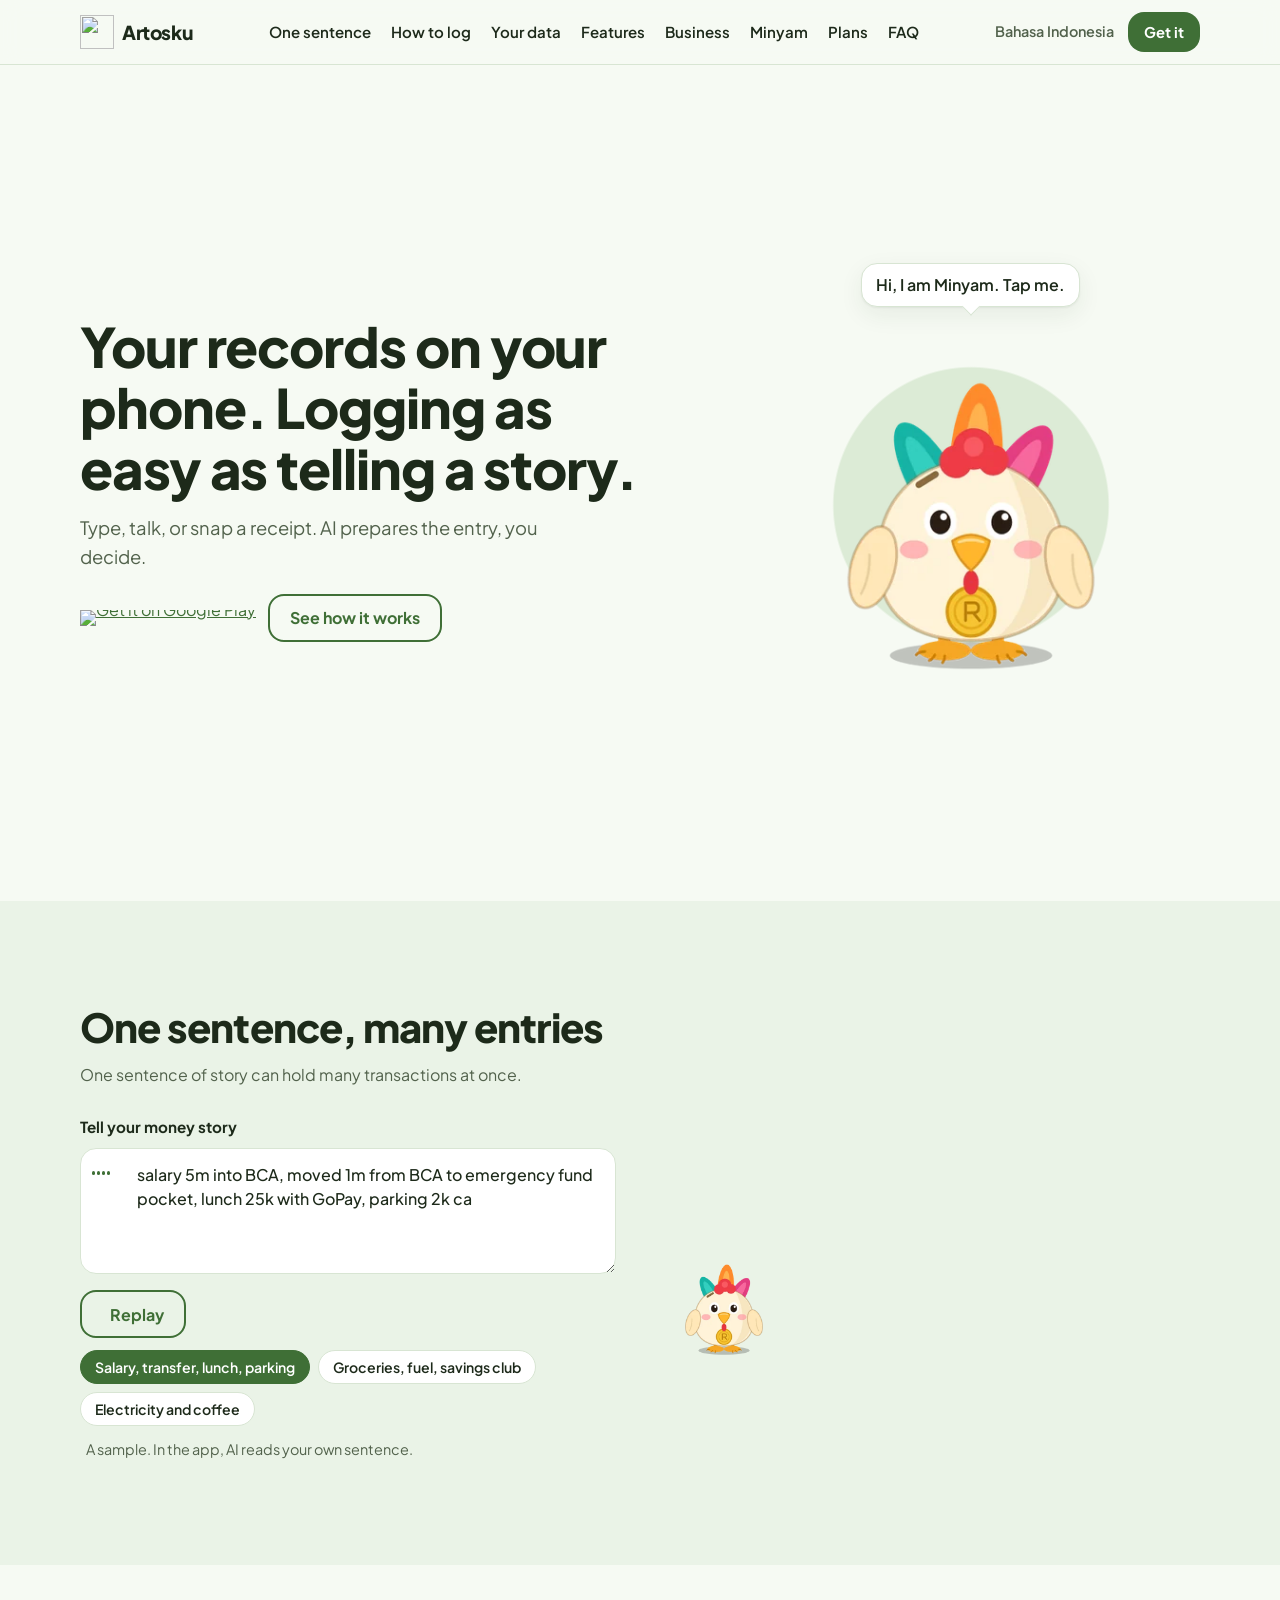
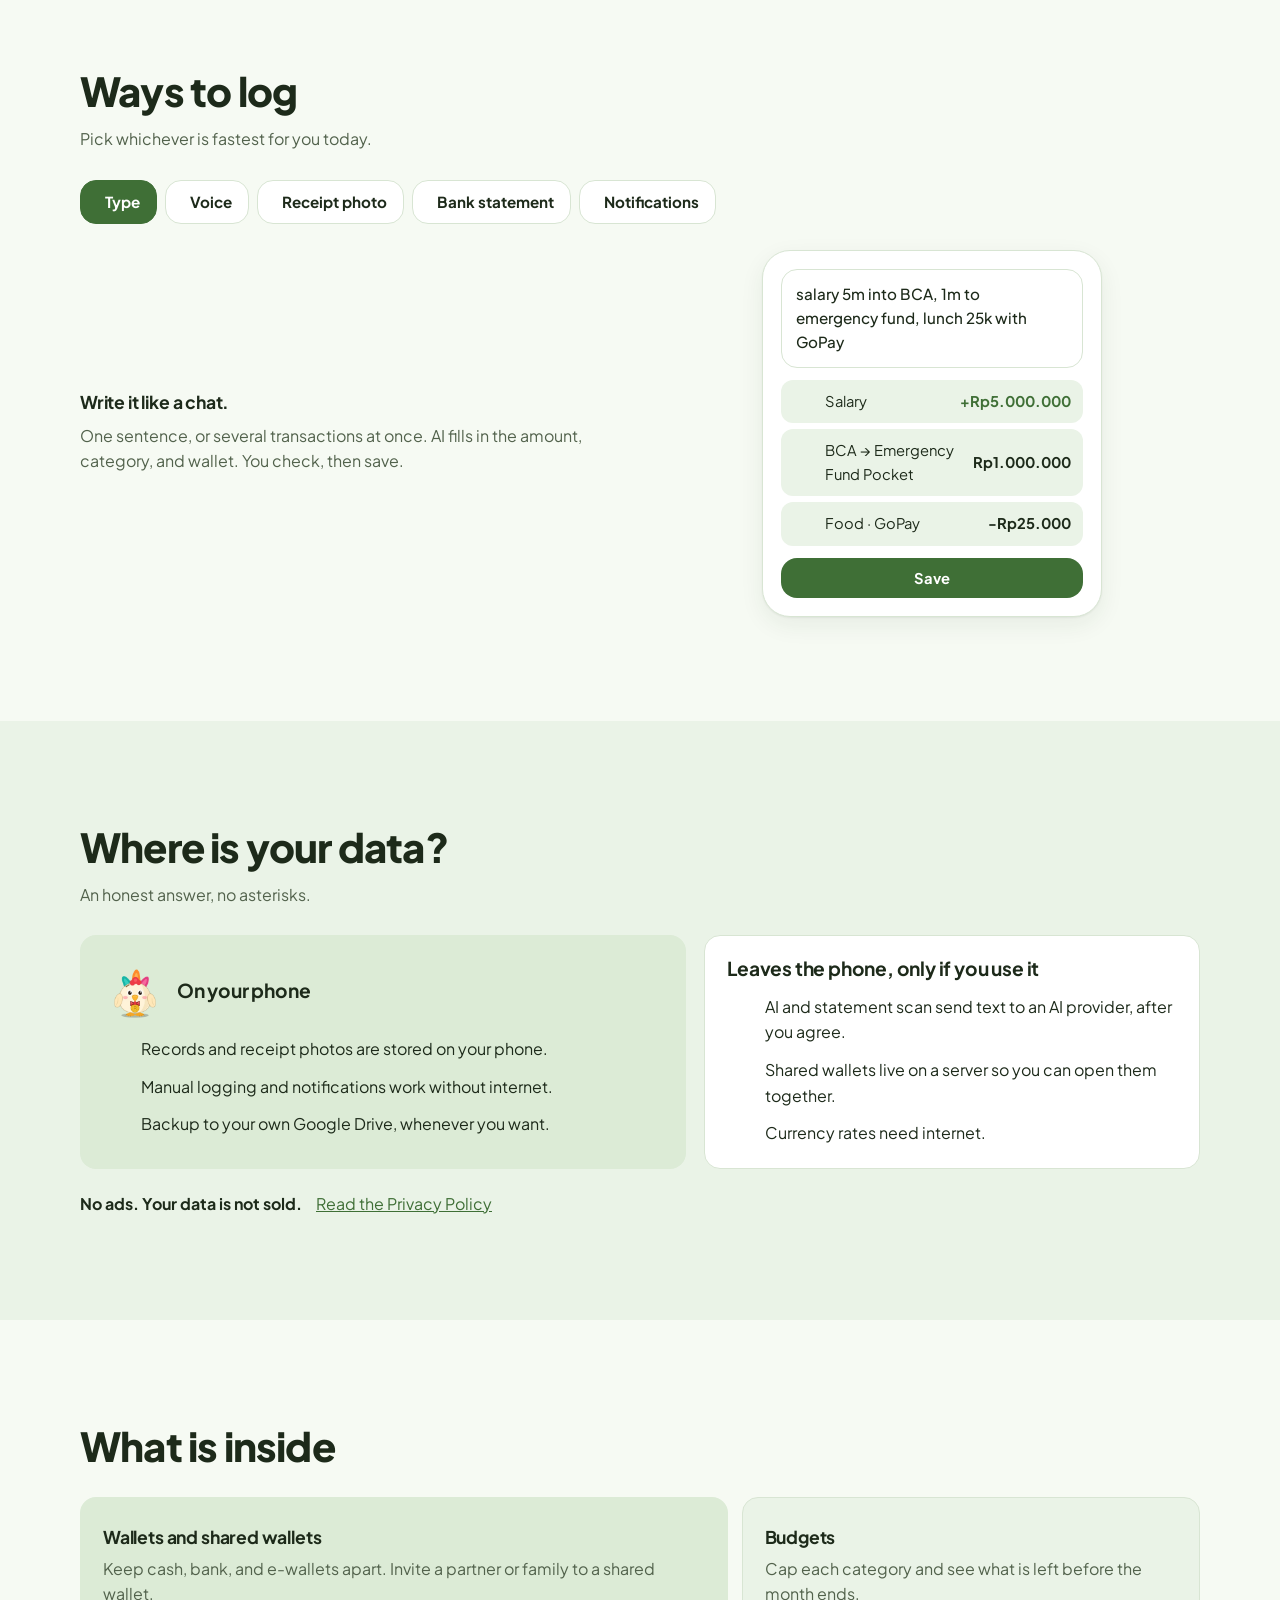
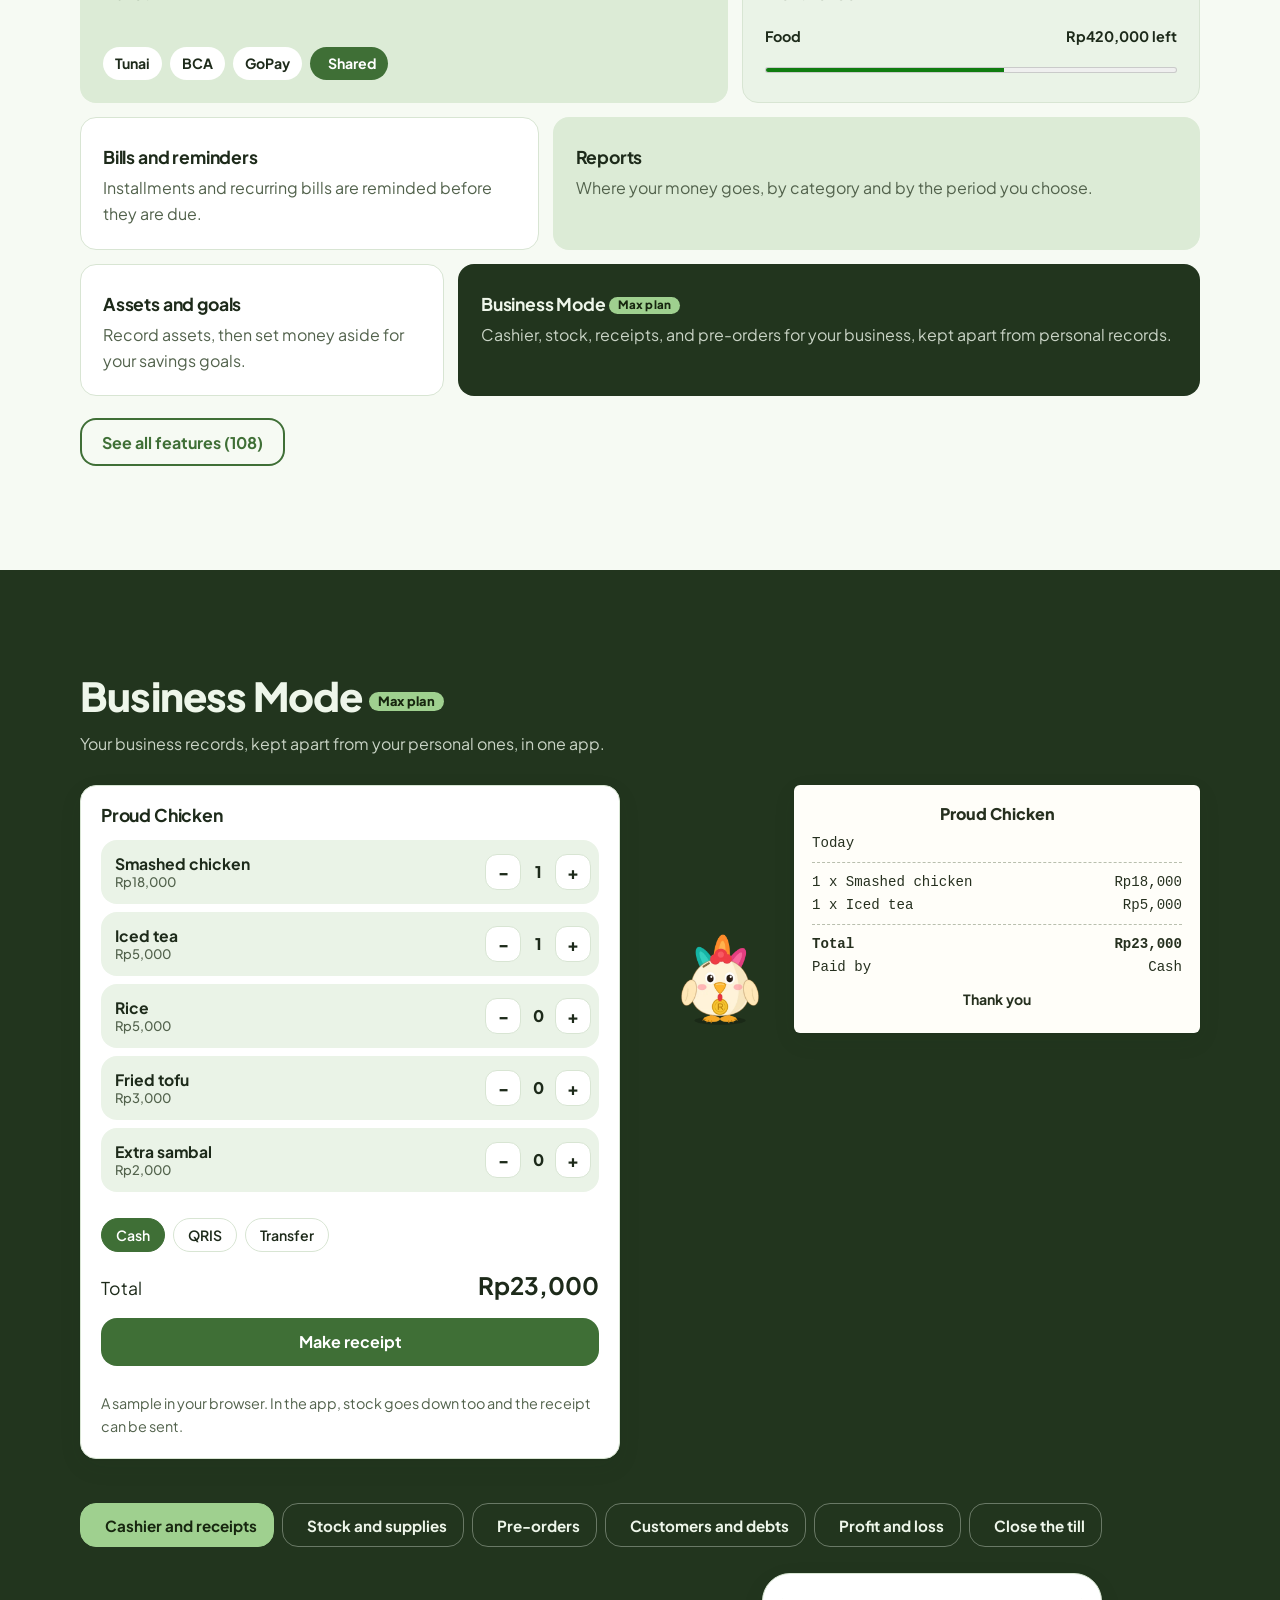
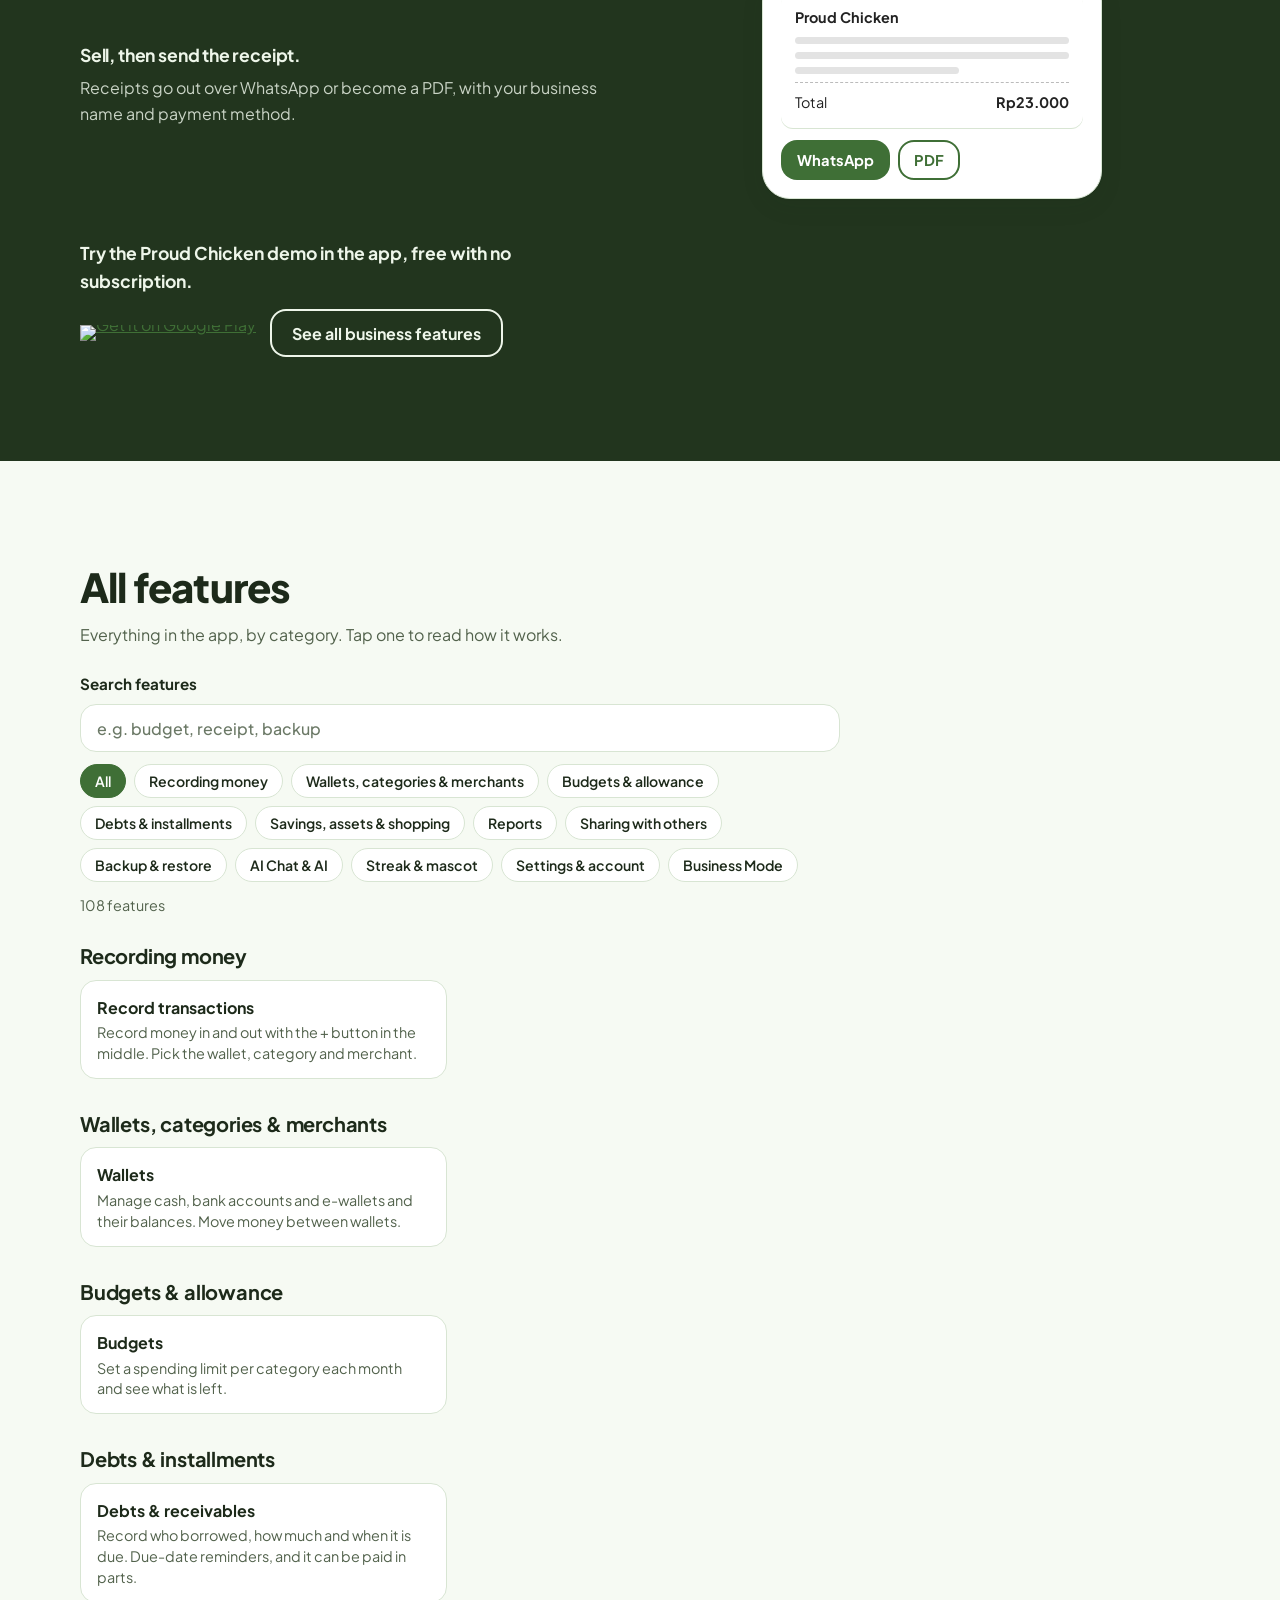
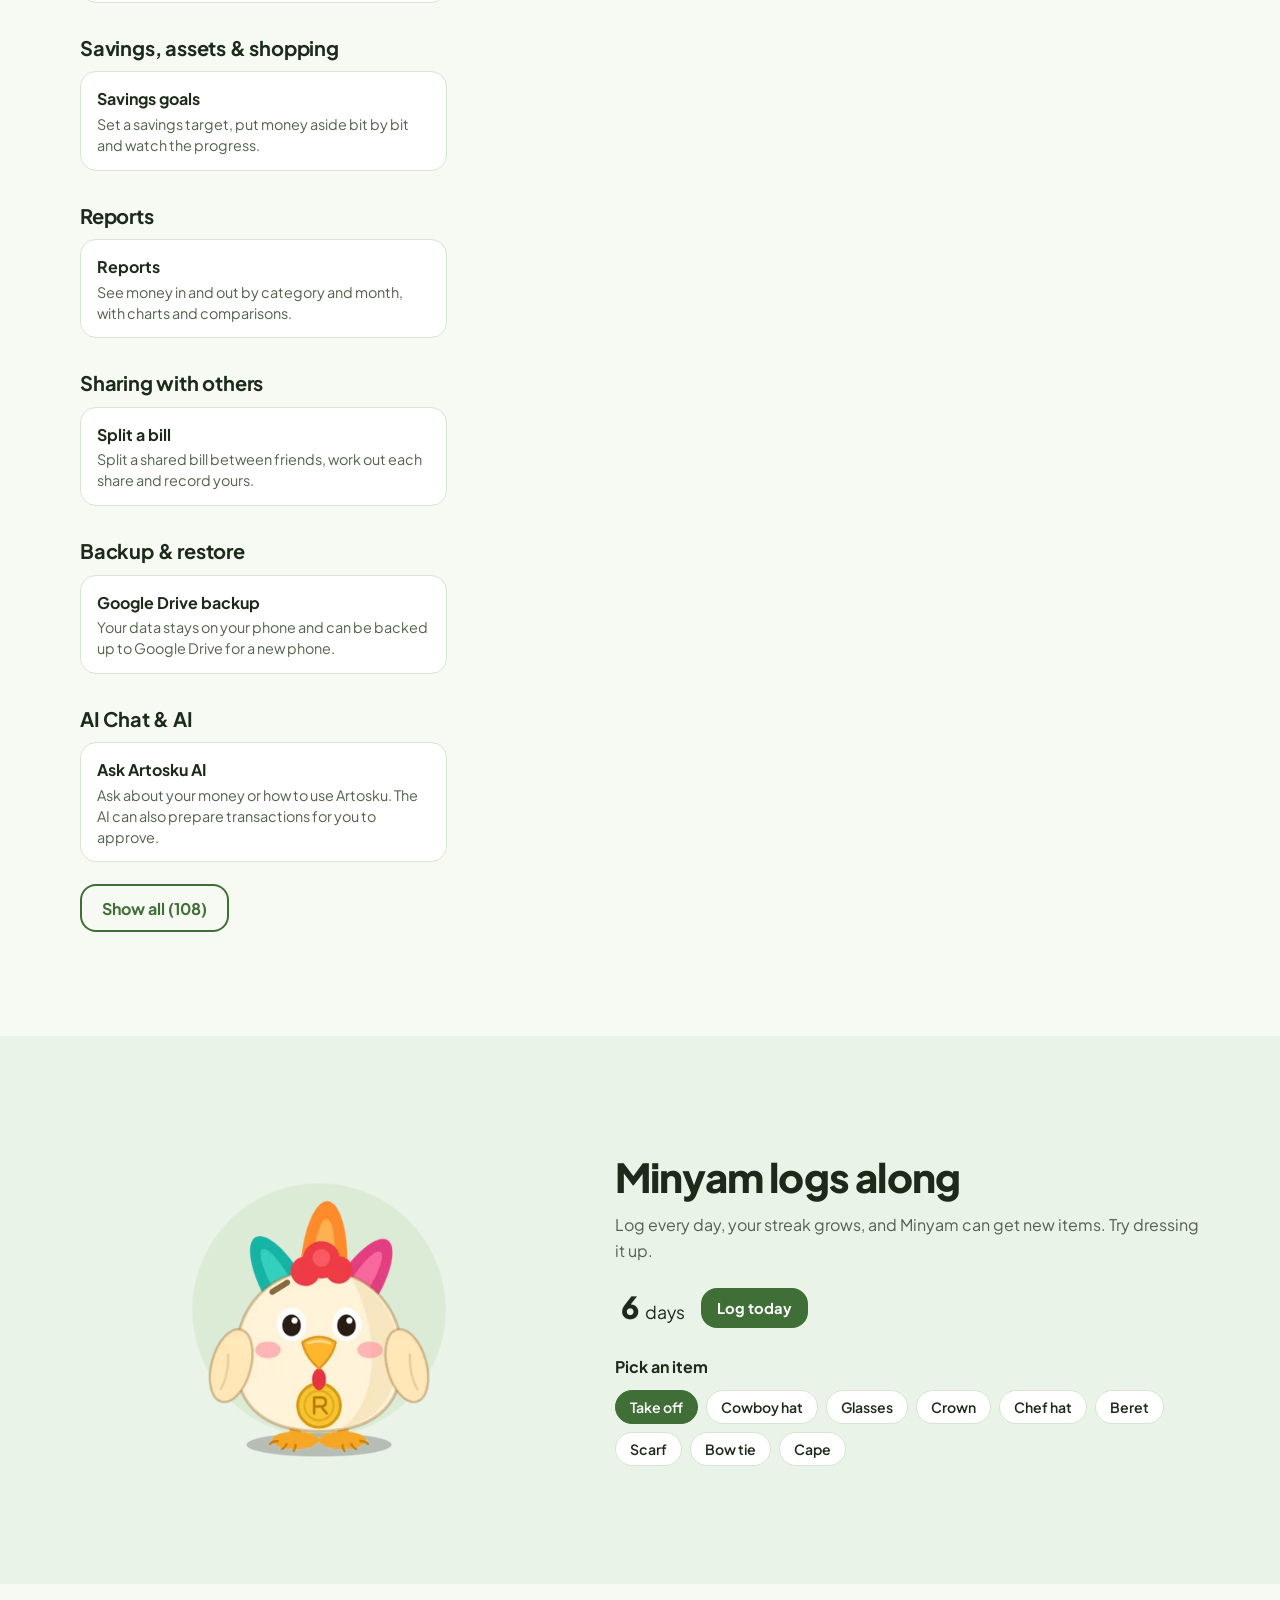
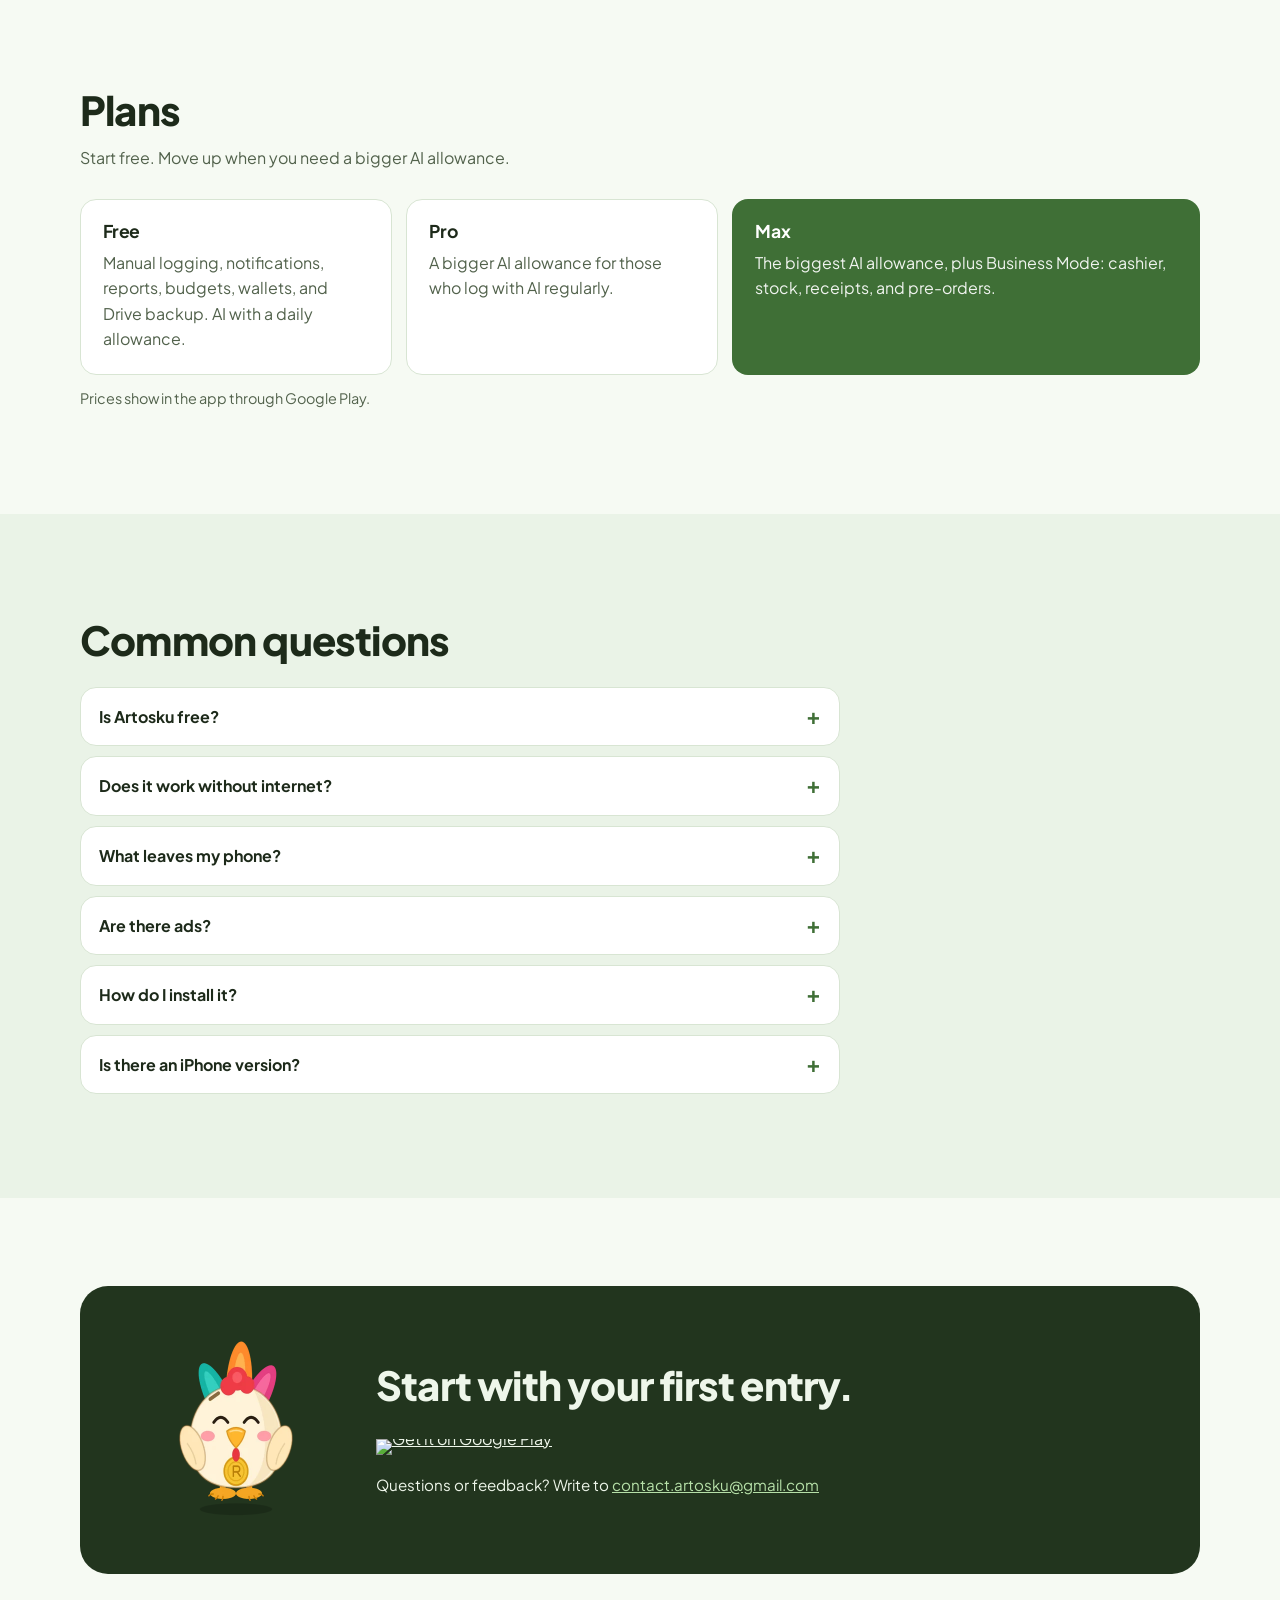
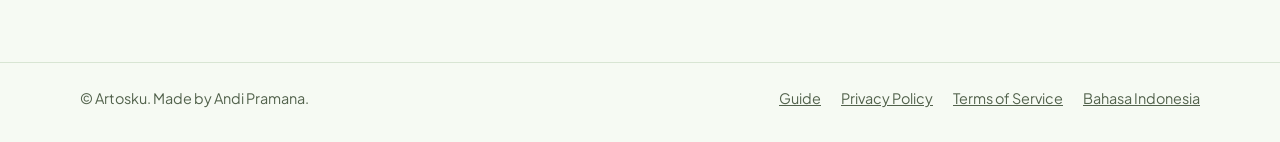
==== commit f0e04fb7: "feat(home): Mode Bisnis section with mini cashier demo, scripted one-sentence demo (fixed results, n" ====
--- a/en/index.html
+++ b/en/index.html
@@ -27,14 +27,14 @@
 <link rel="alternate" hreflang="en" href="https://artosku.my.id/en/" />
 <link rel="alternate" hreflang="x-default" href="https://artosku.my.id/" />
 </head>
-<body data-lang="en" data-asset="../">
+<body data-lang="en" data-asset="../" data-biz='{"biz_shop": "Proud Chicken", "biz_total": "Total", "biz_empty": "Tap a product, pick a payment, then make the receipt.", "biz_cart_empty": "Nothing picked yet.", "biz_thanks": "Thank you", "biz_paid": "Paid by", "biz_new": "New sale", "biz_make": "Make receipt", "biz_pays": ["Cash", "QRIS", "Transfer"], "biz_products": [["Smashed chicken", 18000], ["Iced tea", 5000], ["Rice", 5000], ["Fried tofu", 3000], ["Extra sambal", 2000]], "biz_date_label": "Today"}'>
 <a class="skip" href="#main">Skip to content</a>
 
 <header class="nav">
   <div class="wrap nav__in">
     <a class="nav__brand" href="#top" aria-label="Artosku"><img src="../assets/logo-mark.png" alt="" width="34" height="34" /><span>Artosku</span></a>
     <nav class="nav__links" aria-label="Menu">
-      <a href="#coba">Try it</a><a href="#cara">How to log</a><a href="#data">Your data</a><a href="#fitur">Features</a><a href="#minyam">Minyam</a><a href="#paket">Plans</a><a href="#faq">FAQ</a>
+      <a href="#coba">One sentence</a><a href="#cara">How to log</a><a href="#data">Your data</a><a href="#fitur">Features</a><a href="#bisnis">Business</a><a href="#minyam">Minyam</a><a href="#paket">Plans</a><a href="#faq">FAQ</a>
     </nav>
     <div class="nav__end">
       <a class="nav__lang" href="../" hreflang="id" lang="id">Bahasa Indonesia</a>
@@ -66,34 +66,30 @@
 
 <section class="sec sec--tint" id="coba">
   <div class="wrap">
-    <h2>Try it yourself</h2>
-    <p class="lead">Write one transaction the way you would tell it.</p>
+    <h2>One sentence, many entries</h2>
+    <p class="lead">One sentence of story can hold many transactions at once.</p>
     <div class="try">
       <div class="try__in">
-        <form id="tryForm" autocomplete="off">
-          <label for="tryInput">Tell the transaction</label>
-          <div class="try__row">
-            <input id="tryInput" type="text" inputmode="text" placeholder="lunch 25k with gopay" maxlength="120" />
-            <button class="btn" type="submit">Log it</button>
-          </div>
-        </form>
-        <div class="chips" id="tryChips" role="group" aria-label="Try it yourself"></div>
-        <p class="note"><i class="ph ph-info" aria-hidden="true"></i> A sample in your browser. In the app, AI reads your story.</p>
+        <div class="try__form">
+          <p class="try__label" id="tryLabel">Tell your money story</p>
+          <div class="try__box">
+            <div class="try__mic" id="tryMic" aria-hidden="true"><i class="ph ph-microphone"></i><span class="wave"><b></b><b></b><b></b><b></b></span></div>
+            <textarea id="tryInput" rows="4" readonly tabindex="-1" aria-labelledby="tryLabel" placeholder="salary 5m into BCA, moved 1m from BCA to emergency fund pocket, lunch 25k with GoPay, parking 2k cash"></textarea>
+          </div>
+          <div class="try__btns">
+            <button class="btn btn--ghost" id="tryReplay" type="button"><i class="ph ph-arrow-counter-clockwise" aria-hidden="true"></i>Replay</button>
+          </div>
+        </div>
+        <div class="chips" id="tryChips" role="group" aria-label="One sentence, many entries"></div>
+        <p class="note"><i class="ph ph-info" aria-hidden="true"></i> A sample. In the app, AI reads your own sentence.</p>
       </div>
       <div class="try__out">
         <div class="try__mascot"><img id="tryMascotImg" src="../assets/minyam/idle.webp" alt="" width="400" height="400" loading="lazy" /></div>
-        <div class="card tx" id="tryResult" aria-live="polite">
-          <p class="tx__empty" id="tryEmpty">Write something or pick a sample above, the result shows up here.</p>
-          <div class="tx__body" id="tryBody" hidden>
-            <p class="tx__title" id="trName"></p>
-            <dl>
-              <div><dt>Amount</dt><dd id="trAmount"></dd></div>
-              <div><dt>Type</dt><dd id="trType"></dd></div>
-              <div><dt>Category</dt><dd id="trCat"></dd></div>
-              <div><dt>Wallet</dt><dd id="trWallet"></dd></div>
-              <div><dt>Date</dt><dd id="trDate"></dd></div>
-            </dl>
-          </div>
+        <div class="txs" aria-live="polite">
+          <p class="tx__empty" id="tryEmpty">The result shows up here.</p>
+          <p class="reading" id="tryReading" hidden>AI is reading<span class="dots"><b></b><b></b><b></b></span></p>
+          <ul class="txlist" id="txList"></ul>
+          <p class="txsum" id="txSum" hidden></p>
         </div>
       </div>
     </div>
@@ -116,8 +112,13 @@
         <div role="tabpanel" id="pan-type" aria-labelledby="tab-type" class="pan">
           <div class="pan__copy"><h3>Write it like a chat.</h3><p>One sentence, or several transactions at once. AI fills in the amount, category, and wallet. You check, then save.</p></div>
           <div class="phone">
-            <div class="ui-input"><span>lunch 25k with gopay</span><i class="ph ph-paper-plane-tilt" aria-hidden="true"></i></div>
-            <div class="ui-tx"><b>Rp25.000</b><span>Food &middot; GoPay</span><button class="btn btn--small" type="button" tabindex="-1">Save</button></div>
+            <div class="ui-input"><span>salary 5m into BCA, 1m to emergency fund, lunch 25k with GoPay</span><i class="ph ph-paper-plane-tilt" aria-hidden="true"></i></div>
+            <ul class="ui-rows">
+              <li><i class="ph ph-arrow-down-left" aria-hidden="true"></i><span>Salary</span><b class="in">+Rp5.000.000</b></li>
+              <li><i class="ph ph-arrows-left-right" aria-hidden="true"></i><span>BCA &rarr; Emergency Fund Pocket</span><b>Rp1.000.000</b></li>
+              <li><i class="ph ph-arrow-up-right" aria-hidden="true"></i><span>Food &middot; GoPay</span><b>-Rp25.000</b></li>
+            </ul>
+            <button class="btn btn--small" type="button" tabindex="-1">Save</button>
           </div>
         </div>
         <div role="tabpanel" id="pan-voice" aria-labelledby="tab-voice" class="pan" hidden>
@@ -203,6 +204,38 @@
   </div>
 </section>
 
+<section class="sec sec--deep" id="bisnis">
+  <div class="wrap">
+    <h2>Business Mode <span class="badge">Max plan</span></h2>
+    <p class="lead">Your business records, kept apart from your personal ones, in one app.</p>
+    <div class="pos">
+      <div class="pos__menu card">
+        <h3>Proud Chicken</h3>
+        <ul class="pos__items" id="posItems"></ul>
+        <div class="chips" id="posPay" role="group" aria-label="Payment"></div>
+        <p class="pos__total"><span>Total</span><b id="posTotal">Rp0</b></p>
+        <button class="btn" id="posMake" type="button">Make receipt</button>
+        <p class="note">A sample in your browser. In the app, stock goes down too and the receipt can be sent.</p>
+      </div>
+      <div class="pos__out">
+        <img id="posMascot" src="../assets/minyam/idle.webp" alt="" width="400" height="400" loading="lazy" />
+        <div class="receipt" id="posReceipt" aria-live="polite"><p class="receipt__empty">Tap a product, pick a payment, then make the receipt.</p></div>
+      </div>
+    </div>
+    <div class="how how--biz">
+      <div class="tabs" role="tablist" aria-label="Business Mode"><button role="tab" id="btab-kasir" aria-controls="bpan-kasir" aria-selected="true"><i class="ph ph-receipt" aria-hidden="true"></i>Cashier and receipts</button><button role="tab" id="btab-stok" aria-controls="bpan-stok" aria-selected="false" tabindex="-1"><i class="ph ph-package" aria-hidden="true"></i>Stock and supplies</button><button role="tab" id="btab-po" aria-controls="bpan-po" aria-selected="false" tabindex="-1"><i class="ph ph-calendar-check" aria-hidden="true"></i>Pre-orders</button><button role="tab" id="btab-piutang" aria-controls="bpan-piutang" aria-selected="false" tabindex="-1"><i class="ph ph-handshake" aria-hidden="true"></i>Customers and debts</button><button role="tab" id="btab-laporan" aria-controls="bpan-laporan" aria-selected="false" tabindex="-1"><i class="ph ph-chart-line-up" aria-hidden="true"></i>Profit and loss</button><button role="tab" id="btab-tutup" aria-controls="bpan-tutup" aria-selected="false" tabindex="-1"><i class="ph ph-vault" aria-hidden="true"></i>Close the till</button></div>
+      <div class="how__panels"><div role="tabpanel" id="bpan-kasir" aria-labelledby="btab-kasir" class="pan"><div class="pan__copy"><h3>Sell, then send the receipt.</h3><p>Receipts go out over WhatsApp or become a PDF, with your business name and payment method.</p></div><div class="phone"><div class="ui-receipt"><b>Proud Chicken</b><i></i><i></i><i class="short"></i><div><span>Total</span><b>Rp23.000</b></div></div><div class="ui-actions"><span class="btn btn--small">WhatsApp</span><span class="btn btn--small btn--ghost">PDF</span></div></div></div><div role="tabpanel" id="bpan-stok" aria-labelledby="btab-stok" class="pan" hidden><div class="pan__copy"><h3>Stock and supplies go down too.</h3><p>Stock drops as you sell. You get a warning before it runs out.</p></div><div class="phone"><ul class="ui-rows"><li><i class="ph ph-package" aria-hidden="true"></i><span>Smashed chicken</span><b>Stock 24</b></li><li><i class="ph ph-package" aria-hidden="true"></i><span>Iced tea</span><b>Stock 60</b></li><li class="warn"><i class="ph ph-warning" aria-hidden="true"></i><span>Rice</span><b>Low stock</b></li></ul></div></div><div role="tabpanel" id="bpan-po" aria-labelledby="btab-po" class="pan" hidden><div class="pan__copy"><h3>Orders for a set date.</h3><p>Take pre-orders with a deposit, and see on the calendar what to make.</p></div><div class="phone"><ul class="ui-rows"><li><i class="ph ph-calendar" aria-hidden="true"></i><span>14 Nov, Smashed chicken x 20</span><b>Deposit</b></li><li><i class="ph ph-calendar" aria-hidden="true"></i><span>16 Nov, Smashed chicken x 12</span><b>Deposit</b></li></ul></div></div><div role="tabpanel" id="bpan-piutang" aria-labelledby="btab-piutang" class="pan" hidden><div class="pan__copy"><h3>Who has not paid yet.</h3><p>Keep customers and suppliers, and see the debts still open.</p></div><div class="phone"><ul class="ui-rows"><li><i class="ph ph-user" aria-hidden="true"></i><span>Warung Bu Sari</span><b>Rp240.000</b></li><li><i class="ph ph-user" aria-hidden="true"></i><span>Kantor Pak Dedi</span><b>Rp180.000</b></li><li class="off"><i class="ph ph-info" aria-hidden="true"></i><span>Unpaid</span><b>2</b></li></ul></div></div><div role="tabpanel" id="bpan-laporan" aria-labelledby="btab-laporan" class="pan" hidden><div class="pan__copy"><h3>Profit or loss, clearly.</h3><p>Profit and loss and cash flow for your business, apart from personal money.</p></div><div class="phone"><ul class="ui-rows"><li><i class="ph ph-arrow-down-left" aria-hidden="true"></i><span>Revenue</span><b class="in">Rp3.420.000</b></li><li><i class="ph ph-arrow-up-right" aria-hidden="true"></i><span>Costs</span><b>Rp2.150.000</b></li><li><i class="ph ph-equals" aria-hidden="true"></i><span>Profit</span><b class="in">Rp1.270.000</b></li></ul></div></div><div role="tabpanel" id="bpan-tutup" aria-labelledby="btab-tutup" class="pan" hidden><div class="pan__copy"><h3>Close the till every day.</h3><p>Match the cash in the drawer with the sales record before you go home.</p></div><div class="phone"><ul class="ui-rows"><li><i class="ph ph-vault" aria-hidden="true"></i><span>Opening cash</span><b>Rp200.000</b></li><li><i class="ph ph-cash" aria-hidden="true"></i><span>Cash sales</span><b>Rp1.180.000</b></li><li><i class="ph ph-check-square" aria-hidden="true"></i><span>Closing cash</span><b class="in">Rp1.380.000 Matches</b></li></ul></div></div></div>
+    </div>
+    <div class="biz-cta">
+      <p>Try the Proud Chicken demo in the app, free with no subscription.</p>
+      <div class="biz-cta__row">
+        <a class="play" href="https://play.google.com/store/apps/details?id=com.artosku" target="_blank" rel="noopener"><img src="../assets/google-play-badge.svg" alt="Get it on Google Play" width="160" height="48" loading="lazy" /></a>
+        <button class="btn btn--ghost" id="bizAll" type="button">See all business features</button>
+      </div>
+    </div>
+  </div>
+</section>
+
 <section class="sec" id="semua">
   <div class="wrap">
     <h2>All features</h2>
--- a/css/home.css
+++ b/css/home.css
@@ -108,7 +108,7 @@
 
 /* try it */
 .try { margin-top: 28px; display: grid; gap: 22px; }
-.try label, .finder label { display: block; font-weight: 700; font-size: .95rem; margin-bottom: 8px; }
+.try__label, .finder label { display: block; font-weight: 700; font-size: .95rem; margin-bottom: 8px; }
 .try__row { display: flex; gap: 10px; }
 input[type="text"], input[type="search"] { flex: 1; min-width: 0; min-height: 48px; padding: 0 16px; border: 1.5px solid var(--line); border-radius: var(--r); background: var(--surface); color: var(--ink); font: 500 1rem var(--font); }
 input:focus { outline: 3px solid var(--brand); outline-offset: 1px; border-color: var(--brand); }
@@ -117,21 +117,39 @@
 .chip { border: 1.5px solid var(--line); background: var(--surface); color: var(--ink); padding: 7px 14px; border-radius: 999px; font: 600 .88rem var(--font); cursor: pointer; transition: transform .15s, background .15s; }
 .chip:hover { transform: translateY(-1px); border-color: var(--brand); }
 .chip[aria-pressed="true"] { background: var(--brand); color: var(--brand-ink); border-color: var(--brand); }
+.try__box { position: relative; }
+.try__box textarea { width: 100%; min-height: 112px; resize: vertical; padding: 14px 16px 14px 56px; border: 1.5px solid var(--line); border-radius: var(--r); background: var(--surface); color: var(--ink); font: 500 1rem/1.5 var(--font); }
+.try__box textarea:focus { outline: 3px solid var(--brand); outline-offset: 1px; border-color: var(--brand); }
+.try__box textarea::placeholder { color: var(--muted); opacity: .85; }
+.try__mic { position: absolute; left: 12px; top: 14px; display: flex; flex-direction: column; align-items: center; gap: 4px; color: var(--brand); }
+.try__mic i { font-size: 1.5rem; }
+.wave { display: flex; gap: 2px; align-items: center; height: 14px; opacity: .25; }
+.wave b { width: 3px; height: 4px; border-radius: 2px; background: var(--brand); display: block; }
+.try__mic.on .wave { opacity: 1; }
+.try__mic.on .wave b { animation: wv .5s ease-in-out infinite alternate; }
+.try__mic.on .wave b:nth-child(2) { animation-delay: .1s; } .try__mic.on .wave b:nth-child(3) { animation-delay: .2s; } .try__mic.on .wave b:nth-child(4) { animation-delay: .3s; }
+@keyframes wv { to { height: 14px; } }
+.try__btns { display: flex; gap: 10px; margin-top: 10px; flex-wrap: wrap; }
 .try__out { display: grid; grid-template-columns: 96px 1fr; gap: 14px; align-items: end; }
 .try__mascot img { width: 100%; display: block; }
-.tx { padding: 18px 20px; min-height: 150px; }
-.tx__empty { color: var(--muted); font-size: .95rem; }
-.tx__title { font-weight: 800; font-size: 1.15rem; margin-bottom: 8px; }
-.tx dl { margin: 0; display: grid; gap: 6px; }
-.tx dl div { display: flex; justify-content: space-between; gap: 12px; border-bottom: 1px dashed var(--line); padding-bottom: 6px; }
-.tx dt { color: var(--muted); font-size: .9rem; }
-.tx dd { margin: 0; font-weight: 700; text-align: right; opacity: 0; transform: translateY(6px); }
-.tx.run dd { animation: rise .45s cubic-bezier(.16, 1, .3, 1) forwards; }
-.tx.run dl div:nth-child(2) dd { animation-delay: .1s; } .tx.run dl div:nth-child(3) dd { animation-delay: .2s; }
-.tx.run dl div:nth-child(4) dd { animation-delay: .3s; } .tx.run dl div:nth-child(5) dd { animation-delay: .4s; }
-.tx dd.in { color: var(--brand); }
-@keyframes rise { to { opacity: 1; transform: none; } }
-@media (min-width: 880px) { .try { grid-template-columns: 1fr 1fr; gap: 48px; align-items: center; } .try__out { grid-template-columns: 140px 1fr; } }
+.txs { min-height: 150px; }
+.tx__empty, .reading { color: var(--muted); font-size: .95rem; }
+.reading { font-weight: 700; color: var(--brand); }
+.dots b { display: inline-block; width: 5px; height: 5px; border-radius: 50%; background: currentColor; margin-left: 3px; animation: dt .6s ease-in-out infinite alternate; }
+.dots b:nth-child(2) { animation-delay: .15s; } .dots b:nth-child(3) { animation-delay: .3s; }
+@keyframes dt { to { transform: translateY(-4px); opacity: .4; } }
+.txlist { list-style: none; margin: 0; padding: 0; display: grid; gap: 8px; }
+.txc { display: grid; grid-template-columns: 36px 1fr auto; gap: 4px 10px; align-items: center; background: var(--surface); border: 1px solid var(--line); border-left: 4px solid var(--kind, var(--brand)); border-radius: var(--r); padding: 10px 14px 10px 12px; animation: rise .4s cubic-bezier(.16, 1, .3, 1) both; }
+.txc i { font-size: 1.5rem; color: var(--kind); grid-row: 1 / span 2; }
+.txc b { font-size: 1.02rem; text-align: right; color: var(--kind); }
+.txc span { color: var(--muted); font-size: .88rem; }
+.txc strong { font-size: .8rem; letter-spacing: .02em; color: var(--kind); font-weight: 800; }
+.txc--in { --kind: var(--brand); } .txc--out { --kind: #b8443a; } .txc--xfer { --kind: #3c6ea6; }
+@media (prefers-color-scheme: dark) { .txc--out { --kind: #f0907f; } .txc--xfer { --kind: #8db5e6; } }
+.txsum { margin-top: 12px; font-weight: 700; display: flex; flex-wrap: wrap; gap: 4px 14px; }
+.txsum span { font-weight: 600; color: var(--muted); }
+@keyframes rise { from { opacity: 0; transform: translateY(8px); } to { opacity: 1; transform: none; } }
+@media (min-width: 880px) { .try { grid-template-columns: 1fr 1fr; gap: 48px; align-items: center; } .try__out { grid-template-columns: 120px 1fr; } }
 
 /* ways to log */
 .how { margin-top: 28px; }
@@ -274,3 +292,43 @@
 }
 
 [hidden] { display: none !important; }
+
+/* business mode */
+.sec--deep { background: var(--deep); color: var(--deep-ink); }
+.sec--deep .lead, .sec--deep .pan__copy p { color: color-mix(in srgb, var(--deep-ink) 82%, transparent); }
+.sec--deep .badge { background: #9fd08f; color: #17260f; font-size: .8rem; vertical-align: middle; }
+.sec--deep .btn--ghost { color: var(--deep-ink); box-shadow: inset 0 0 0 2px var(--deep-ink); }
+.sec--deep .tabs button { background: transparent; color: var(--deep-ink); border-color: color-mix(in srgb, var(--deep-ink) 35%, transparent); }
+.sec--deep .tabs button[aria-selected="true"] { background: #9fd08f; color: #17260f; border-color: #9fd08f; }
+.sec--deep .note { color: var(--muted); }
+.pos { margin-top: 28px; display: grid; gap: 22px; align-items: start; }
+.pos__menu { padding: 20px; color: var(--ink); display: grid; gap: 14px; }
+.pos__items { list-style: none; margin: 0; padding: 0; display: grid; gap: 8px; }
+.pos__items li { display: grid; grid-template-columns: 1fr auto; gap: 10px; align-items: center; background: var(--tint); border-radius: var(--r); padding: 8px 8px 8px 14px; }
+.pos__items .name { text-align: left; border: 0; background: none; font: 700 .98rem var(--font); color: var(--ink); cursor: pointer; padding: 6px 0; display: grid; }
+.pos__items .name small { font-weight: 500; color: var(--muted); }
+.step { display: inline-flex; align-items: center; gap: 4px; }
+.step button { width: 36px; height: 36px; border-radius: 12px; border: 1.5px solid var(--line); background: var(--surface); color: var(--ink); font: 800 1.1rem var(--font); cursor: pointer; }
+.step button:hover { border-color: var(--brand); }
+.step output { min-width: 26px; text-align: center; font-weight: 800; }
+.pos__total { display: flex; justify-content: space-between; align-items: baseline; font-size: 1.1rem; }
+.pos__total b { font-size: 1.5rem; }
+.pos__out { display: grid; grid-template-columns: 96px 1fr; gap: 14px; align-items: end; }
+.pos__out img { width: 100%; display: block; }
+.receipt { background: #fffef9; color: #26301f; border-radius: 6px; padding: 18px 18px 22px; font-family: ui-monospace, 'Cascadia Mono', Consolas, monospace; font-size: .88rem; min-height: 190px; box-shadow: var(--shadow); }
+.receipt__empty { font-family: var(--font); color: #5a6654; }
+.receipt h4 { margin: 0 0 8px; text-align: center; font: 800 1rem var(--font); }
+.receipt hr { border: 0; border-top: 1.5px dashed #b9bfae; margin: 8px 0; }
+.receipt .ln { display: flex; justify-content: space-between; gap: 10px; }
+.receipt .tot { font-weight: 800; }
+.receipt .ty { text-align: center; margin-top: 10px; font-family: var(--font); font-weight: 700; }
+.receipt.fresh { animation: rise .5s cubic-bezier(.16, 1, .3, 1); }
+.how--biz { margin-top: 44px; }
+.ui-actions { display: flex; gap: 8px; }
+.ui-rows li.warn { background: color-mix(in srgb, var(--flame) 18%, var(--tint)); }
+.ui-rows li.warn i { color: var(--flame); }
+.biz-cta { margin-top: 40px; display: grid; gap: 14px; }
+.biz-cta p { font-weight: 700; font-size: 1.1rem; max-width: 44ch; }
+.biz-cta__row { display: flex; flex-wrap: wrap; gap: 14px; align-items: center; }
+@media (min-width: 880px) { .pos { grid-template-columns: 1fr 1fr; gap: 40px; } .pos__out { grid-template-columns: 120px 1fr; } }
+.sec--deep .phone .btn--ghost { color: var(--brand); box-shadow: inset 0 0 0 2px var(--brand); }
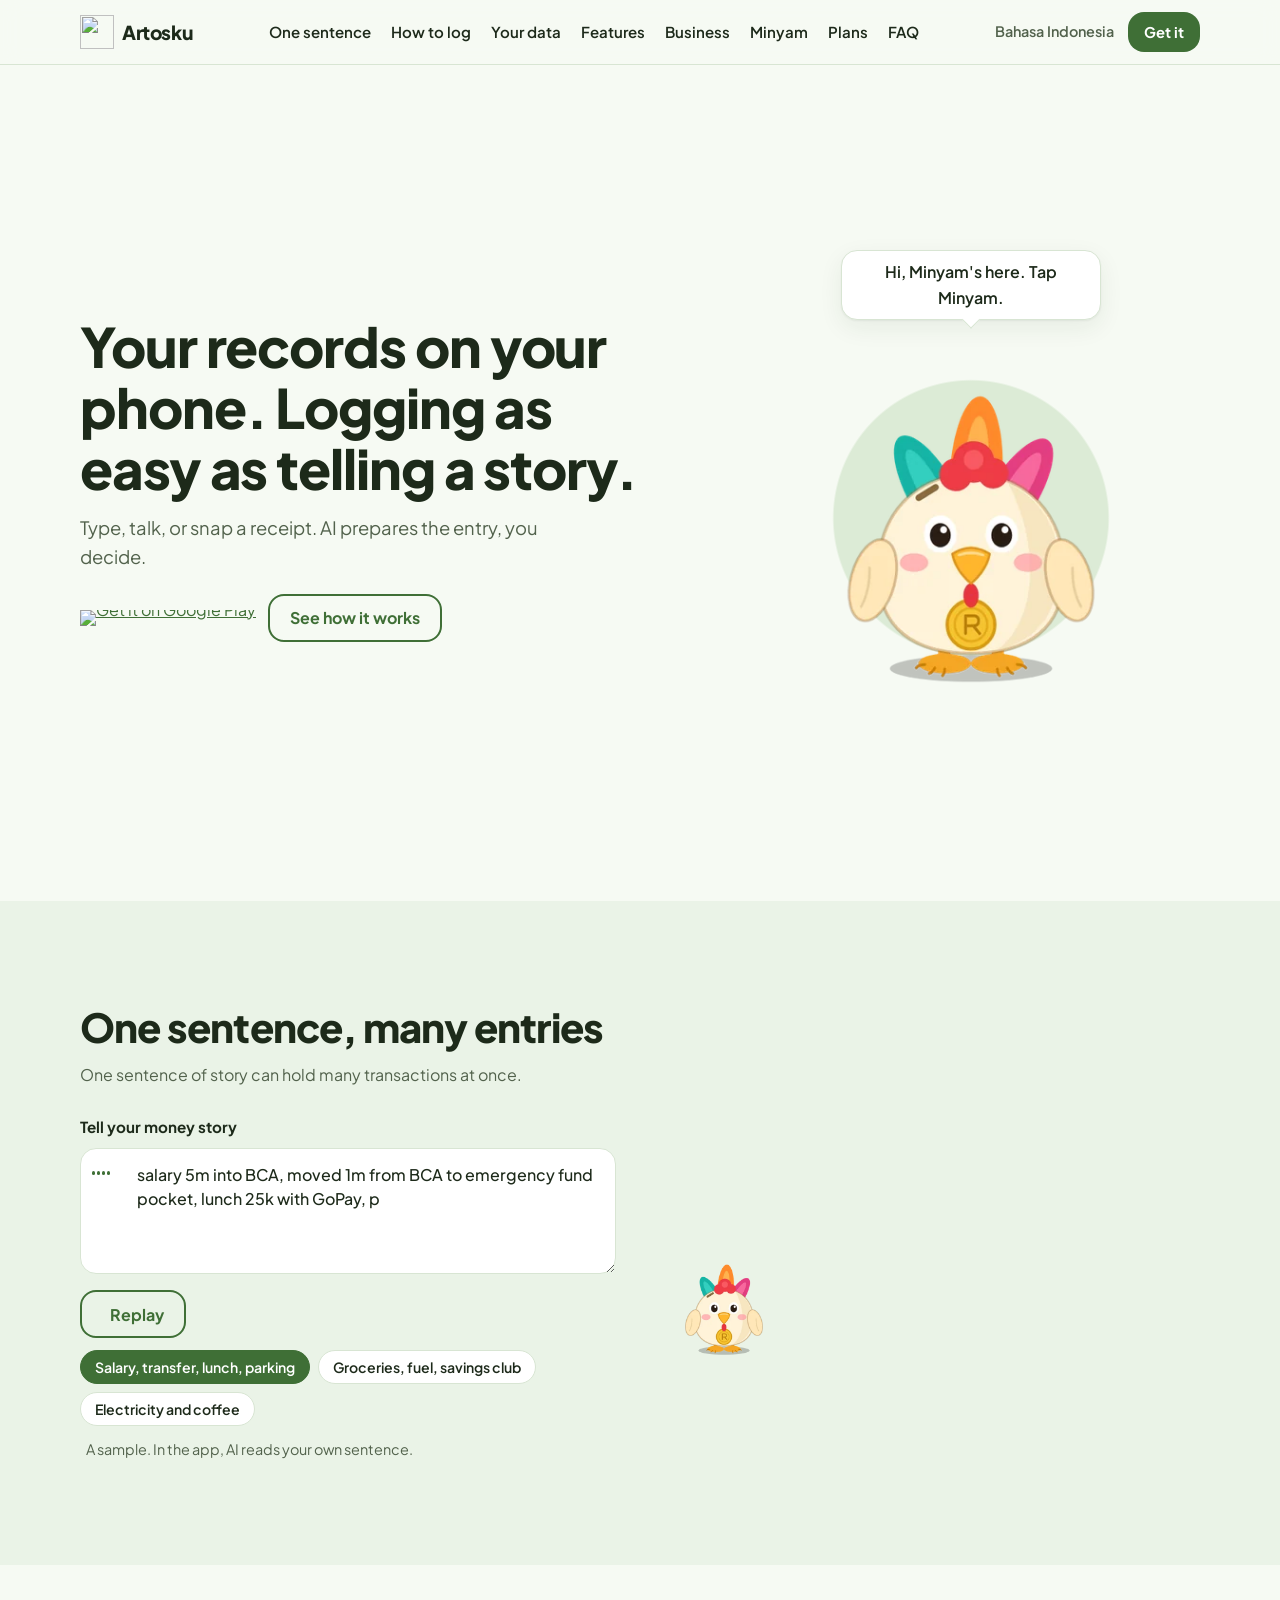
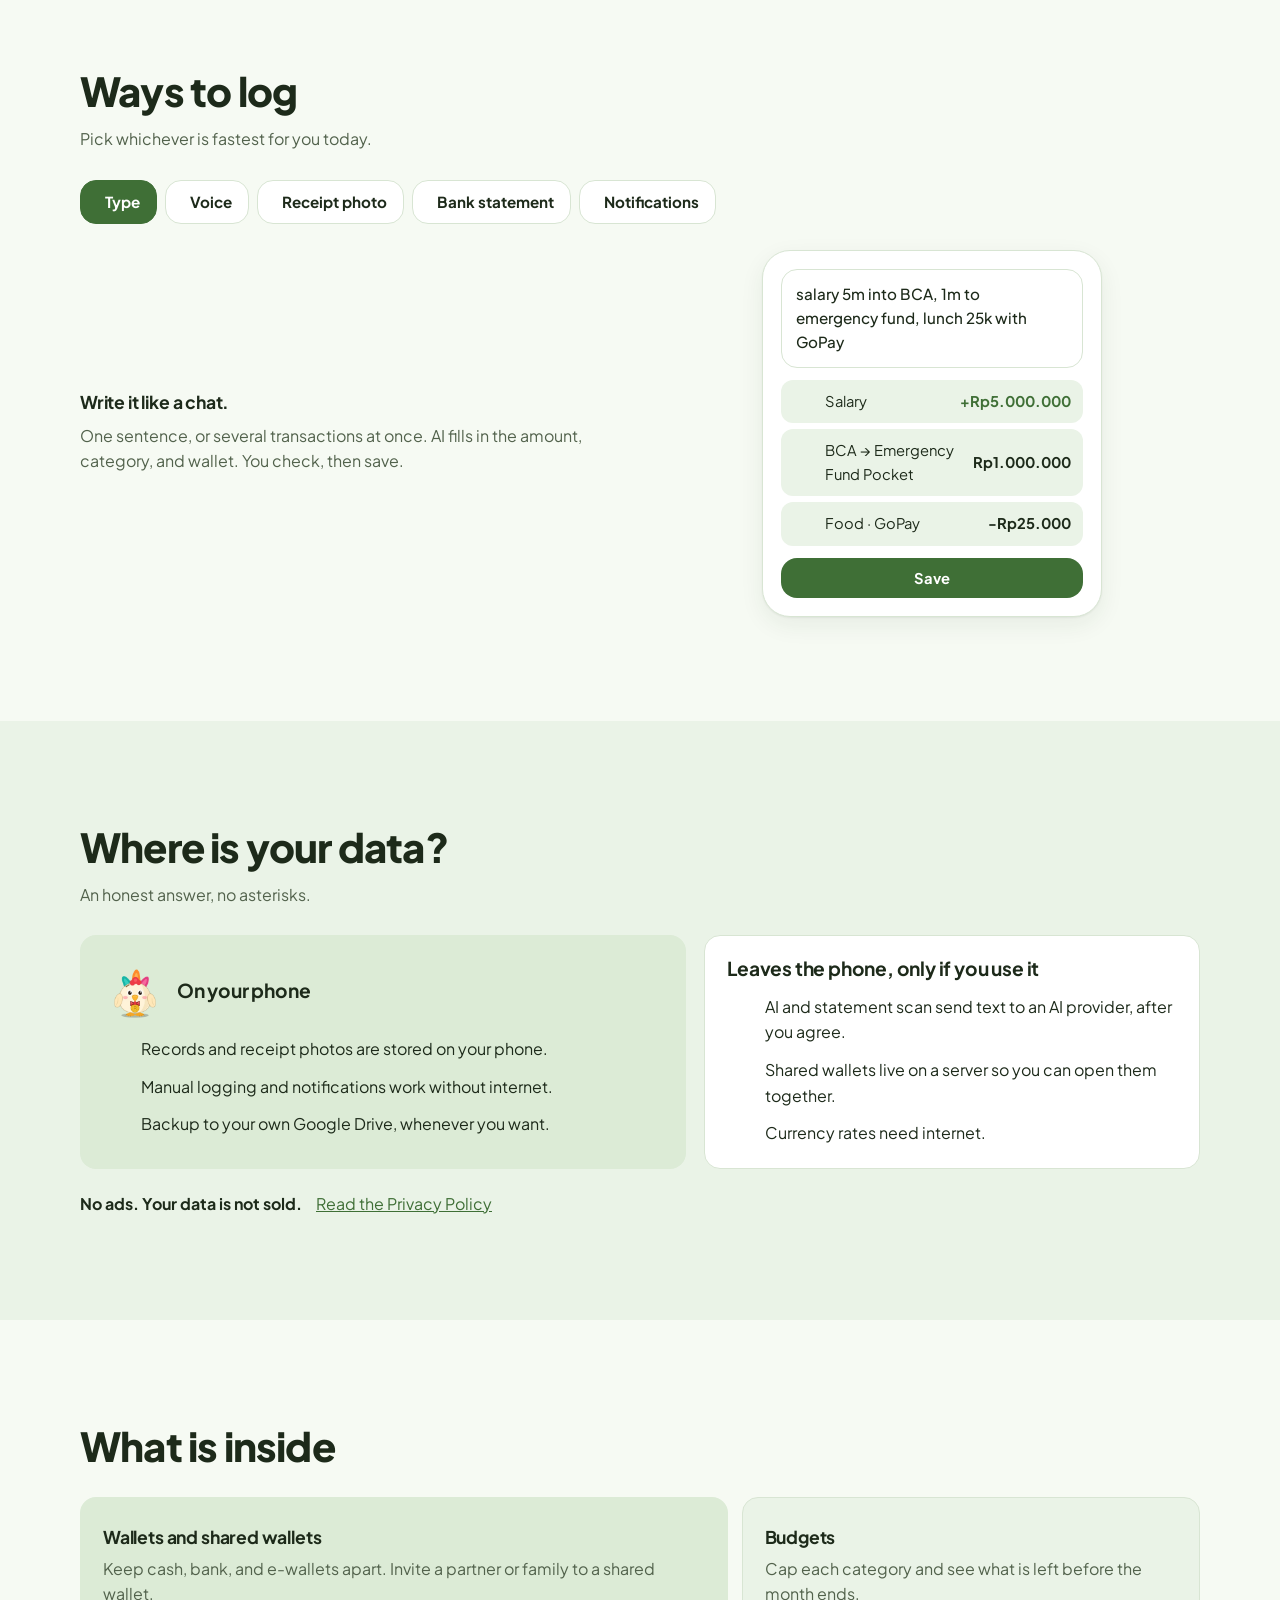
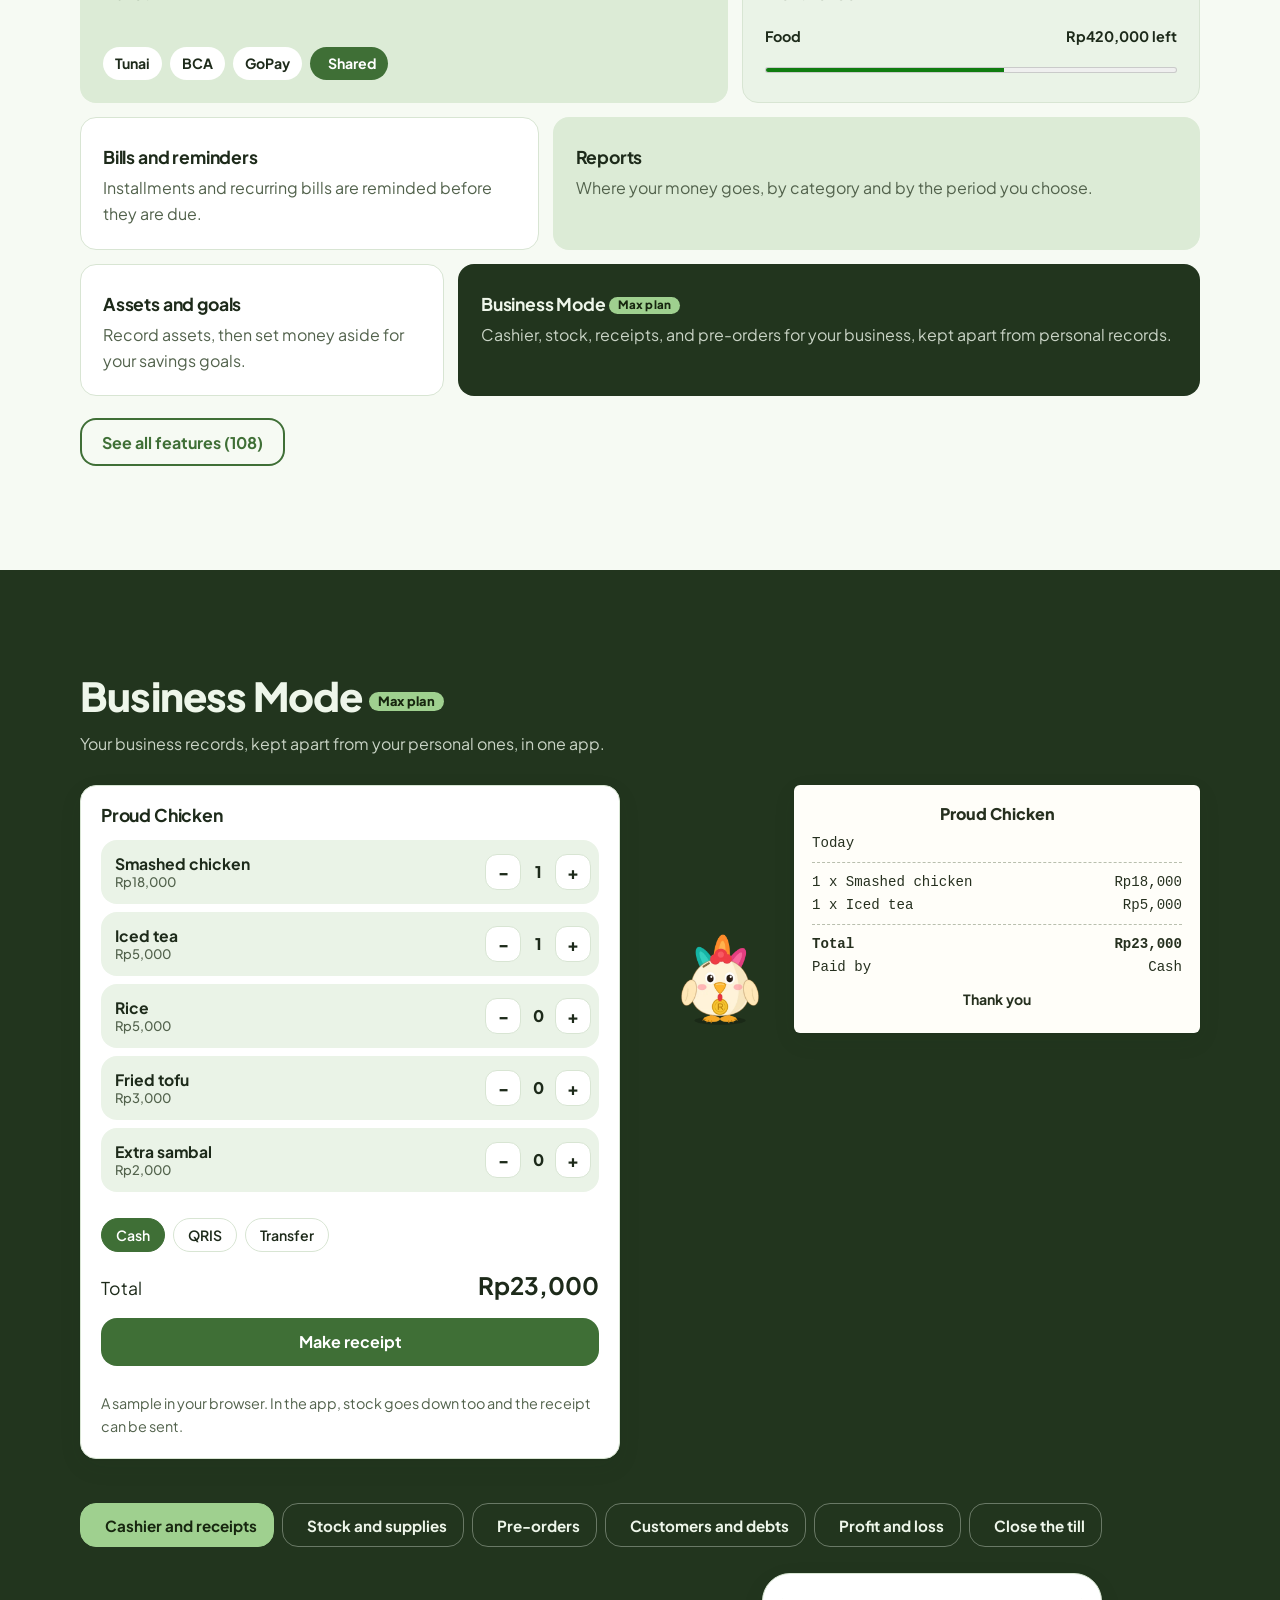
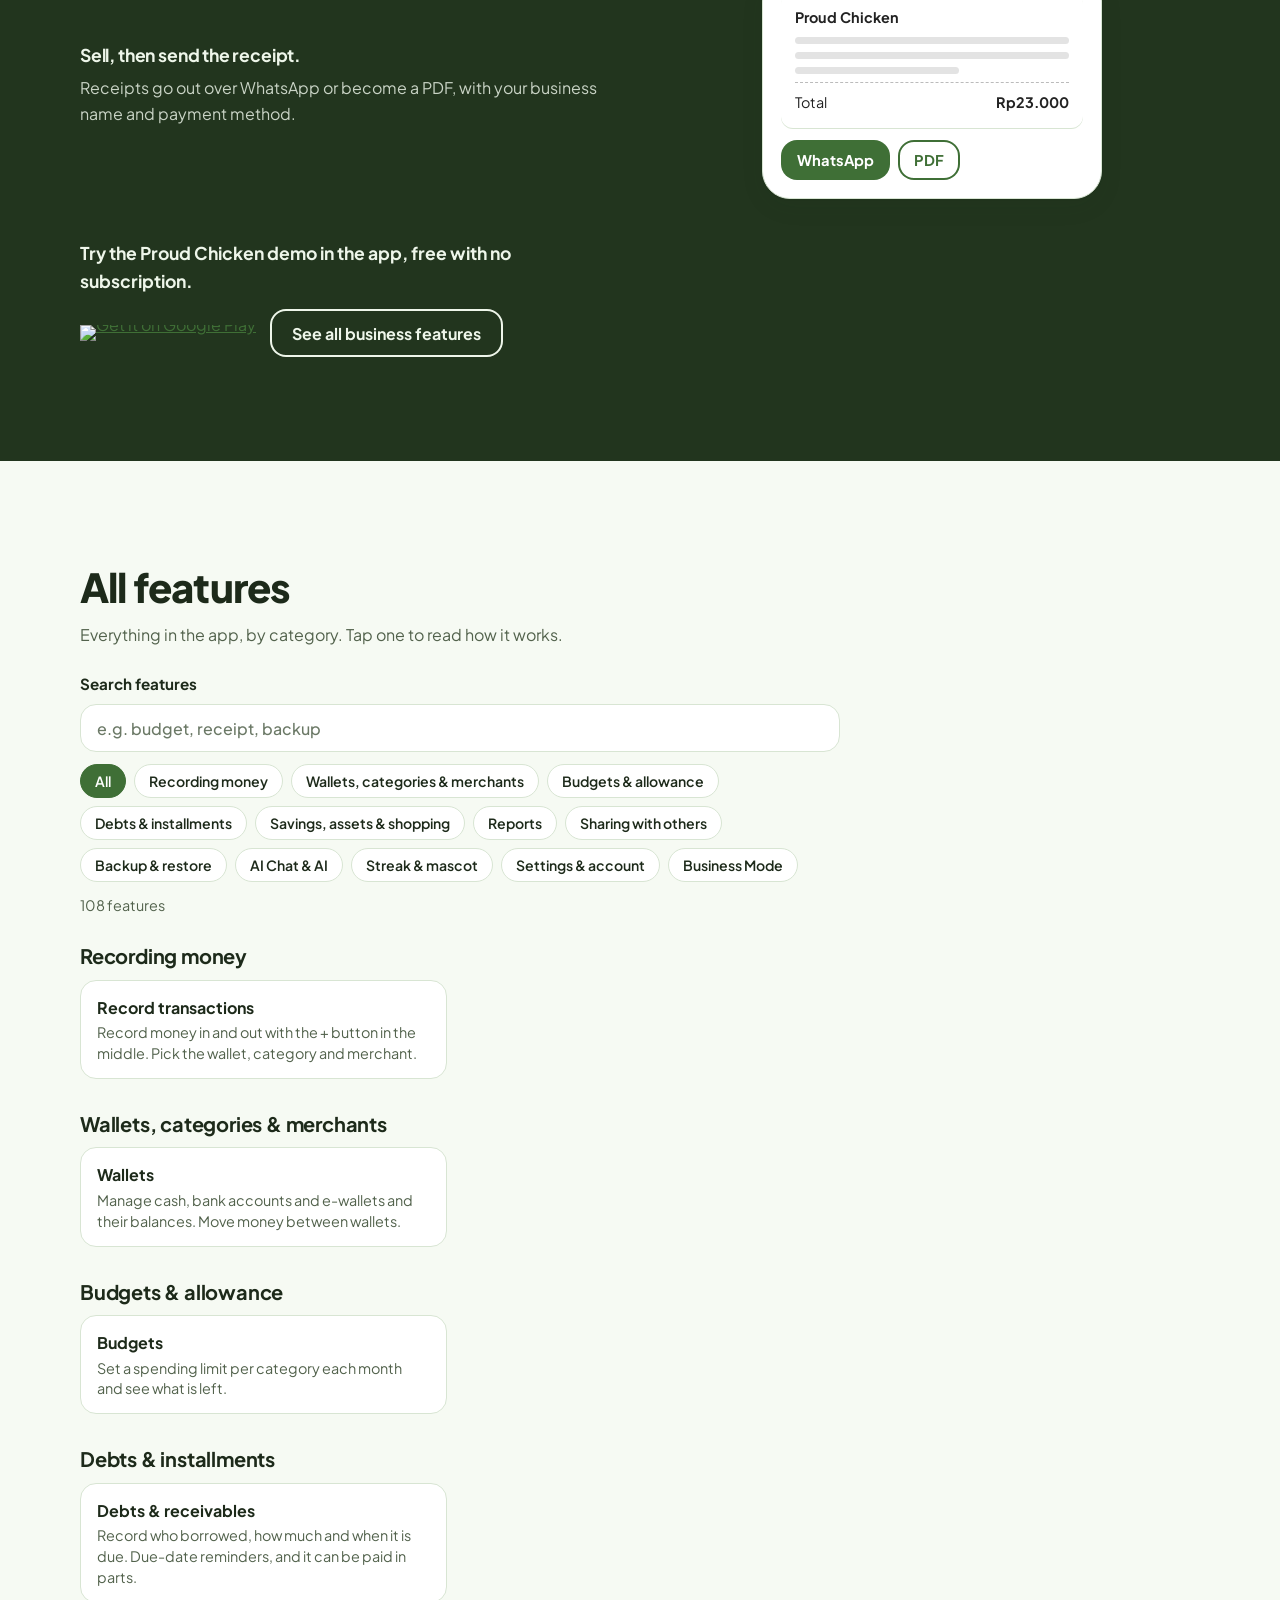
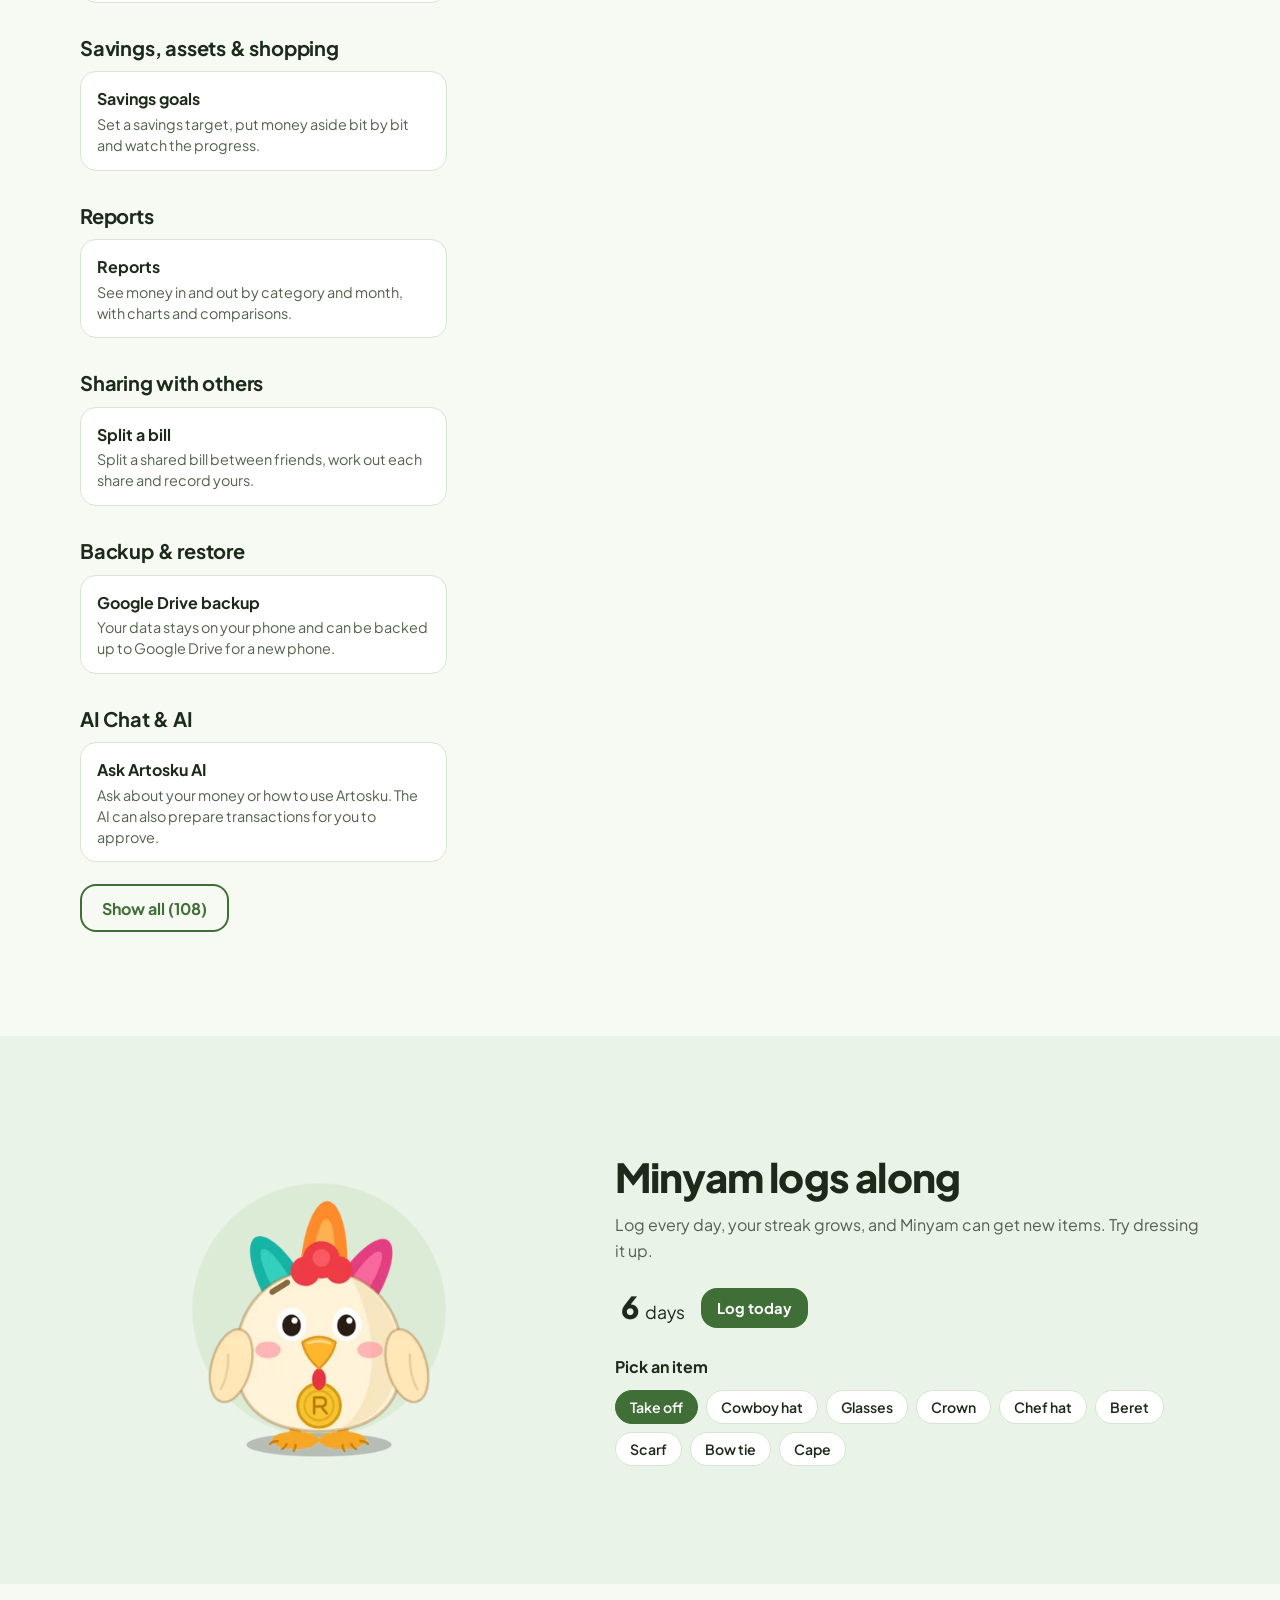
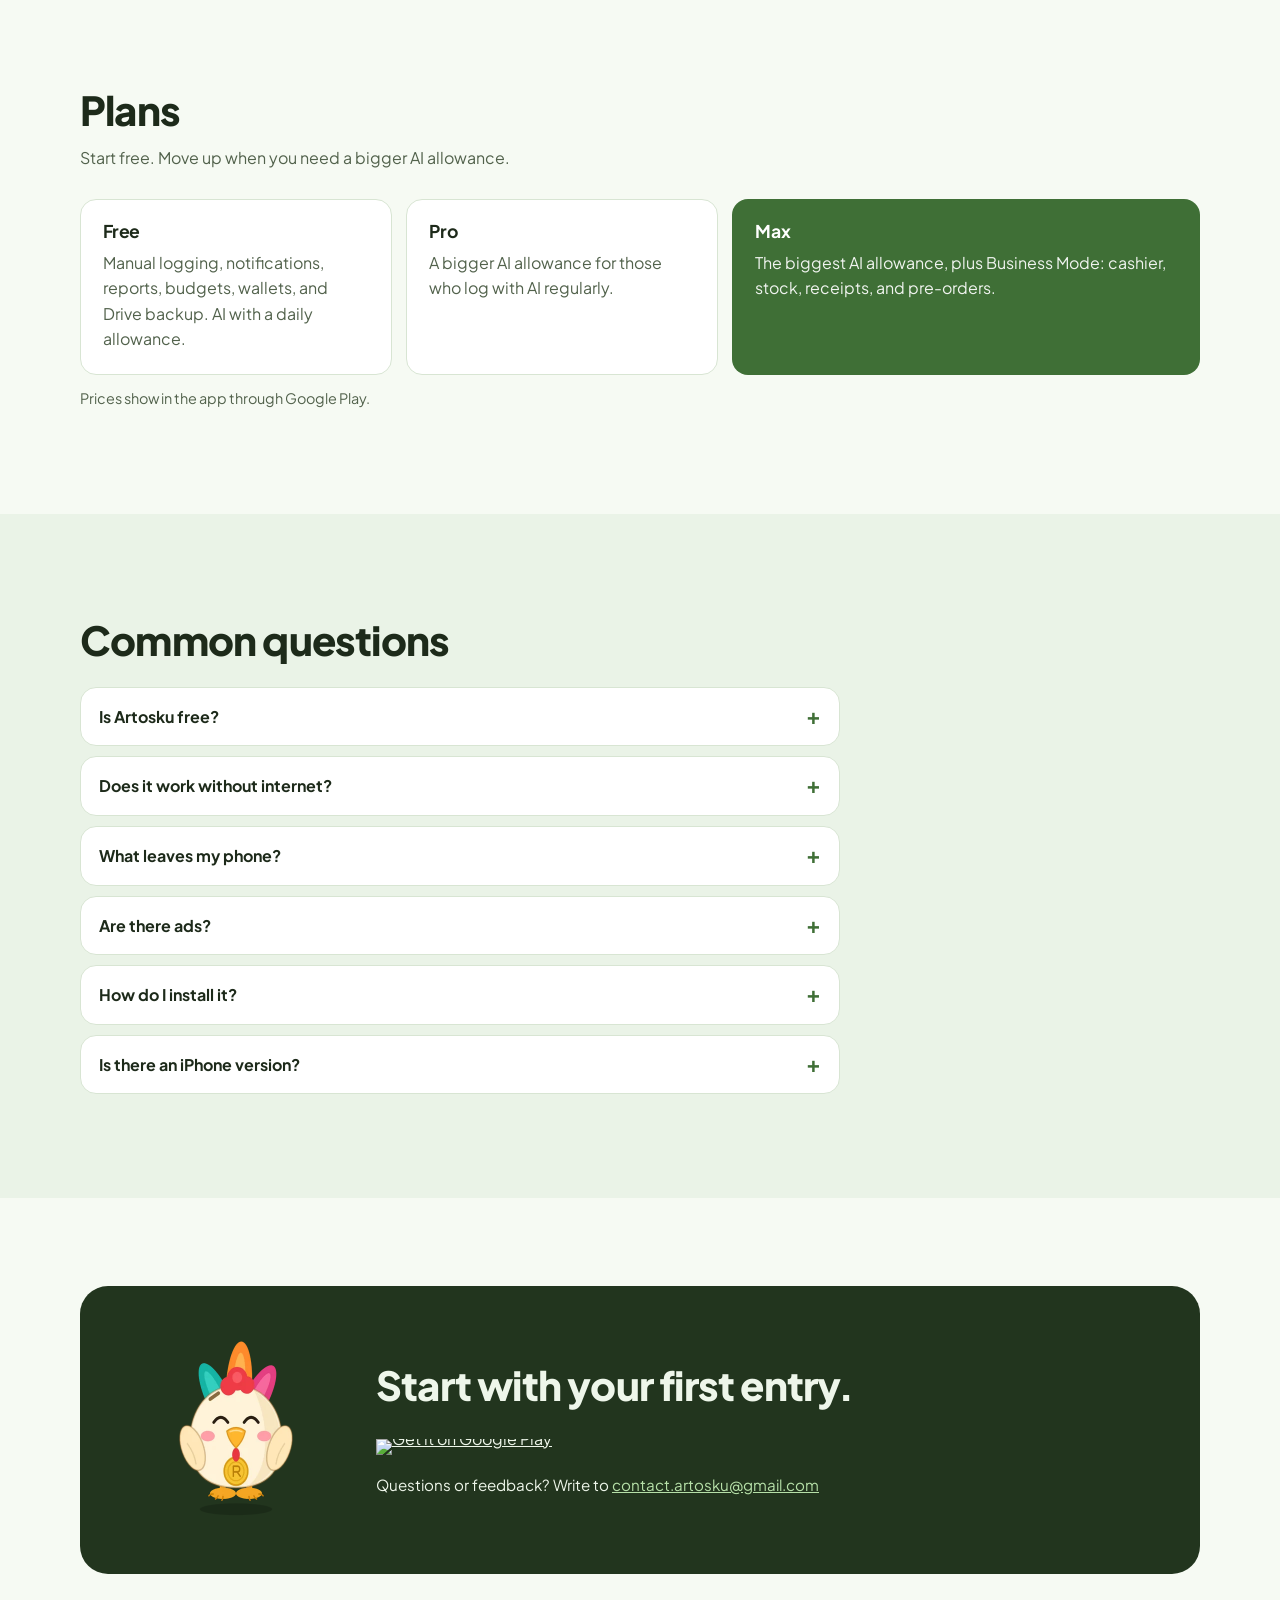
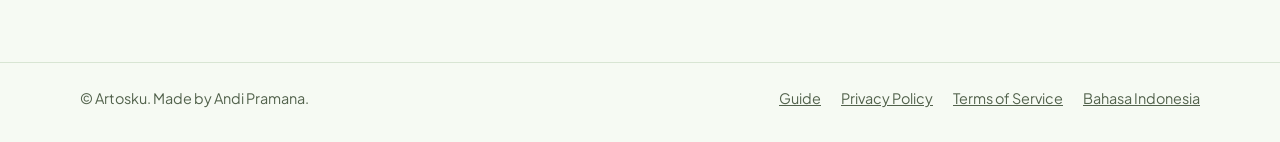
==== commit 478a738c: "fix(home): Minyam speaks of itself in the third person (never 'aku' / 'I'), ID + EN Co-Authored-By: " ====
--- a/en/index.html
+++ b/en/index.html
@@ -56,7 +56,7 @@
       </div>
     </div>
     <div class="hero__stage">
-      <div class="bubble" id="heroBubble" aria-live="polite">Hi, I am Minyam. Tap me.</div>
+      <div class="bubble" id="heroBubble" aria-live="polite">Hi, Minyam's here. Tap Minyam.</div>
       <button class="mascot mascot--hero" id="heroMascot" type="button" aria-label="Minyam, the Artosku mascot. Tap to say hi.">
         <img id="heroMascotImg" src="../assets/minyam/idle.webp" alt="" width="400" height="400" fetchpriority="high" />
       </button>
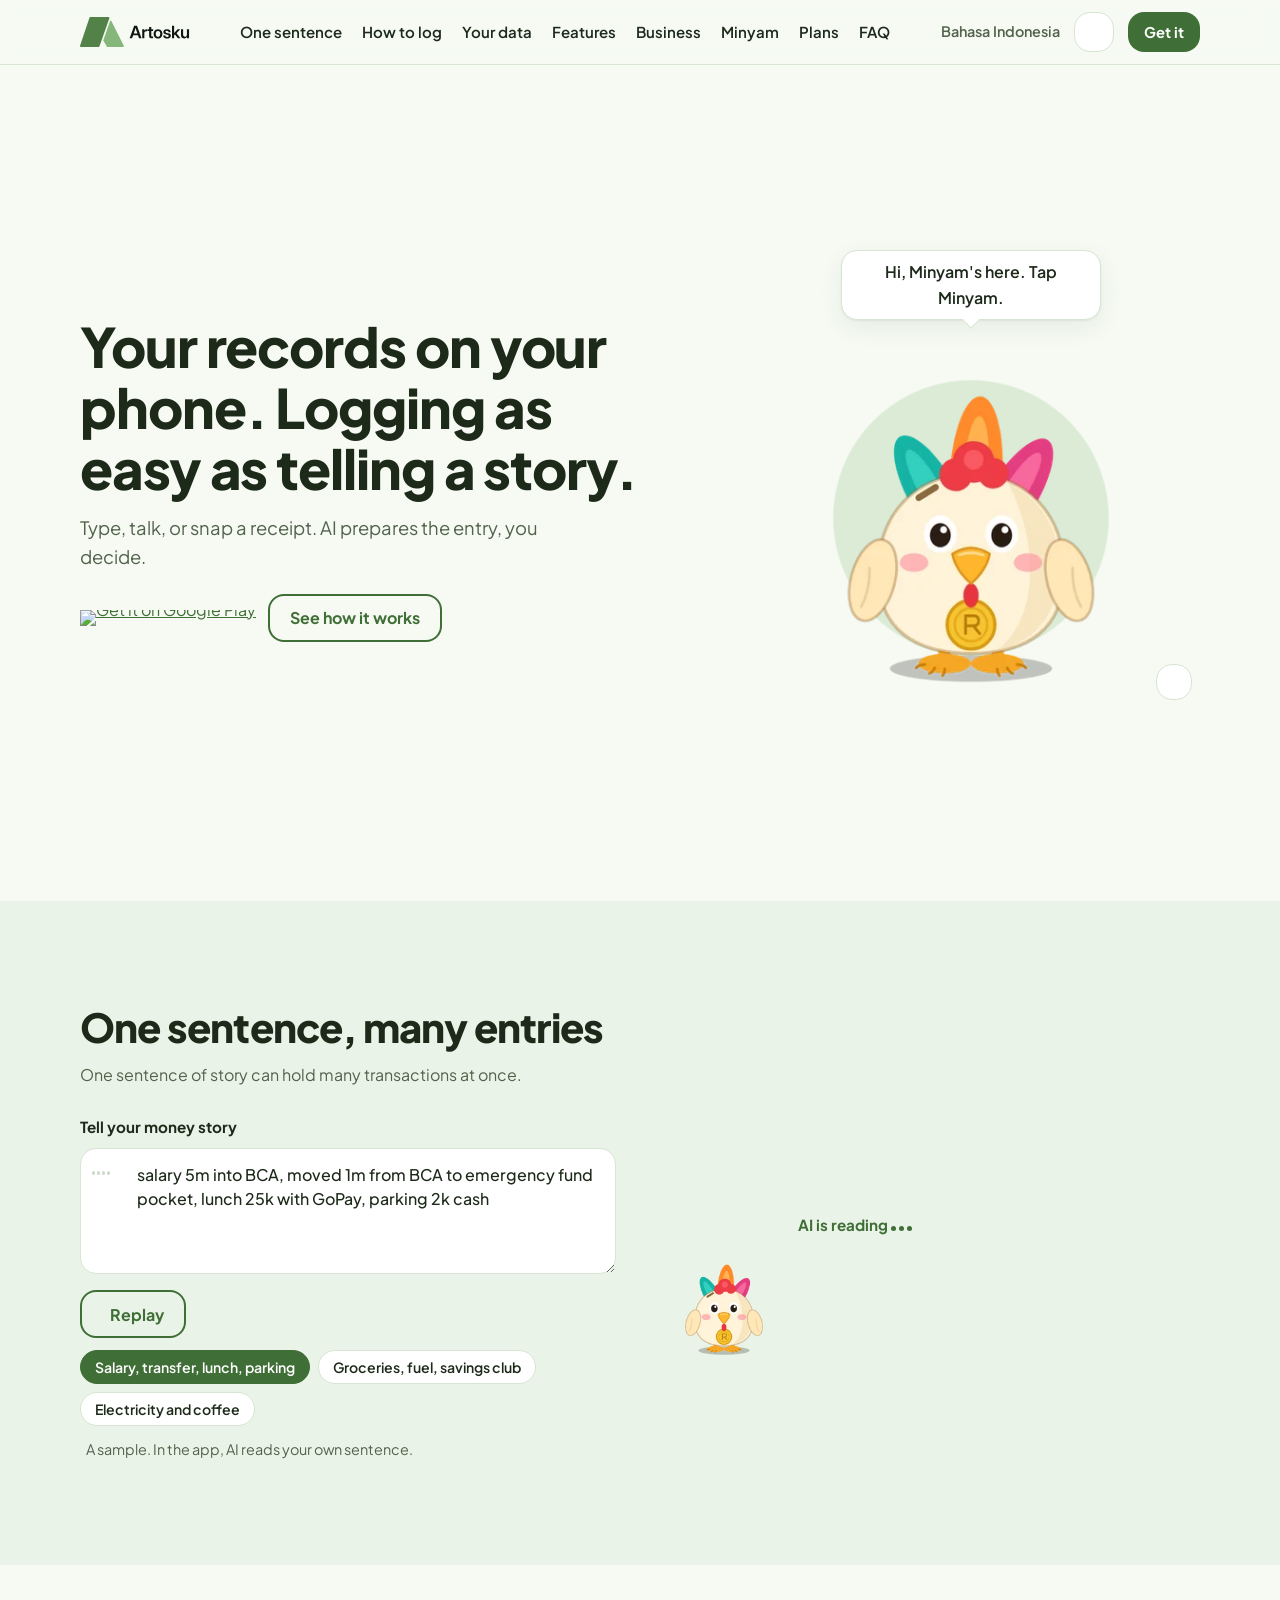
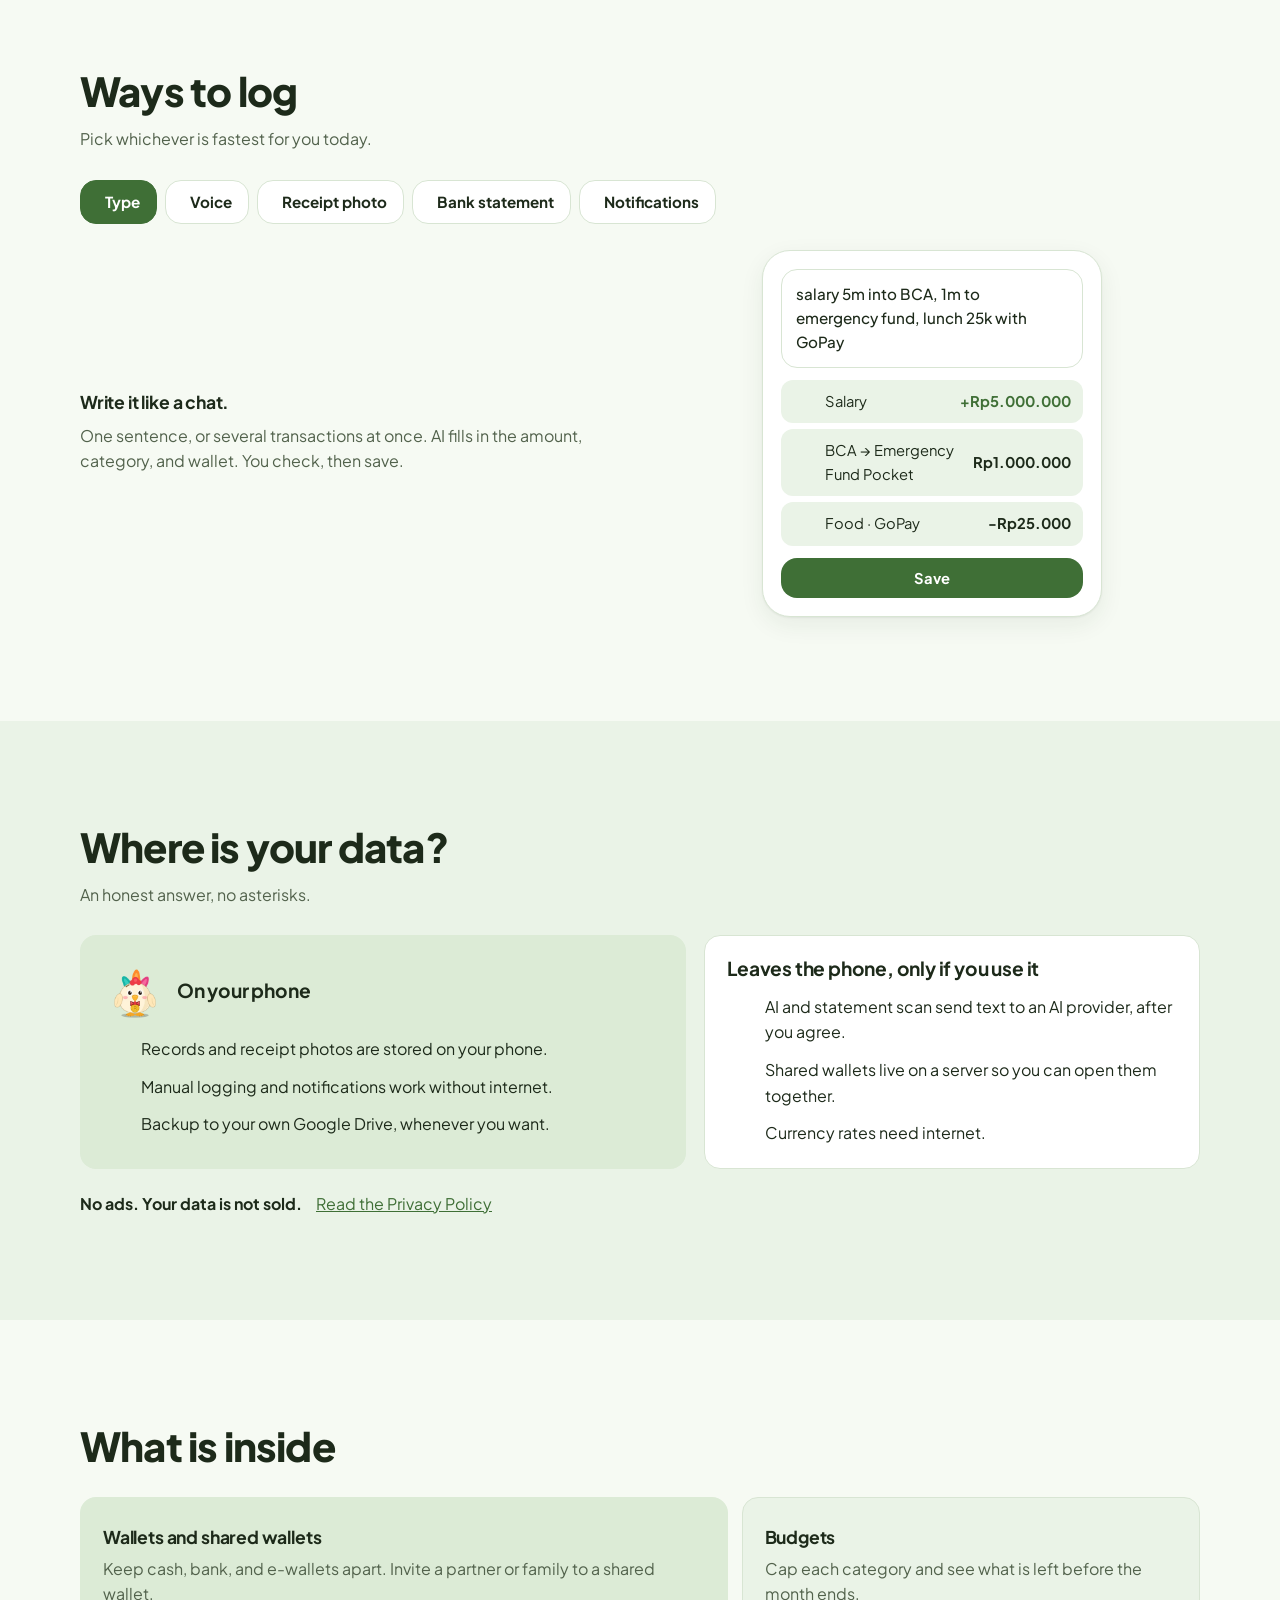
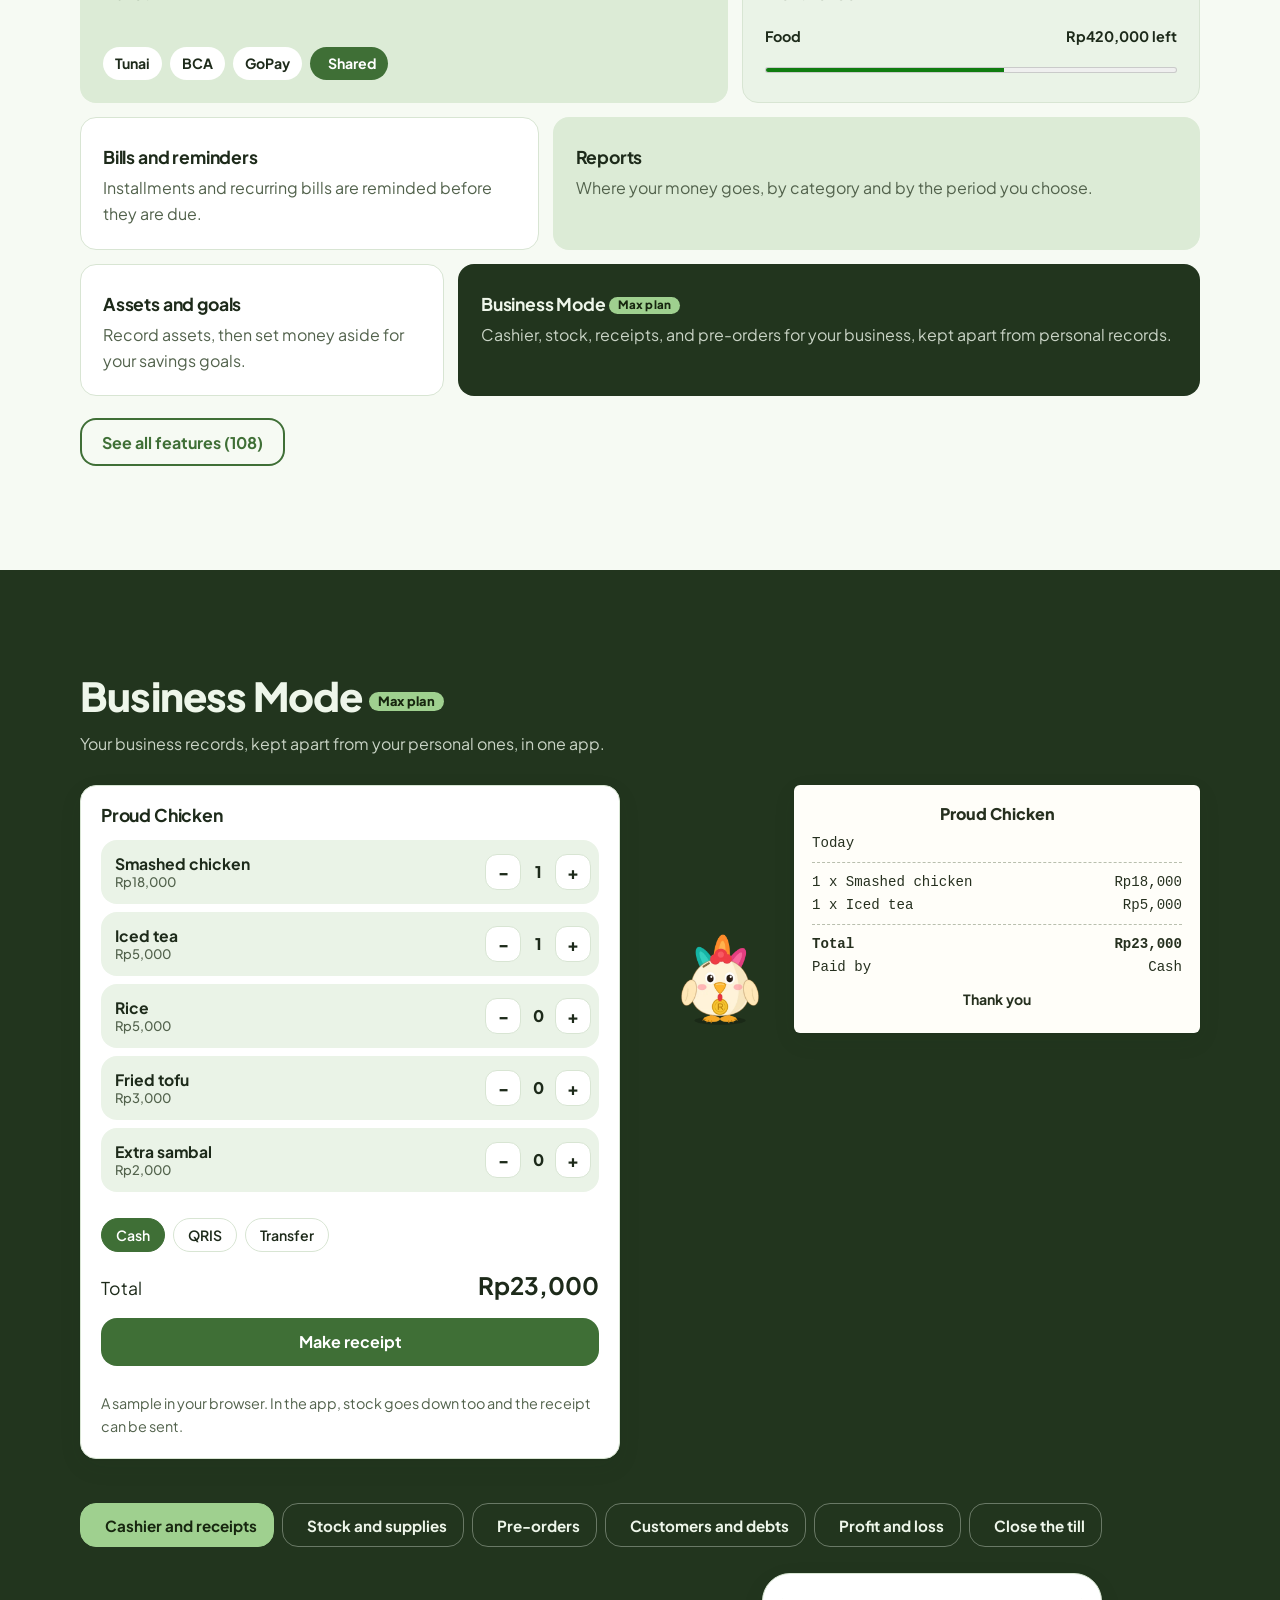
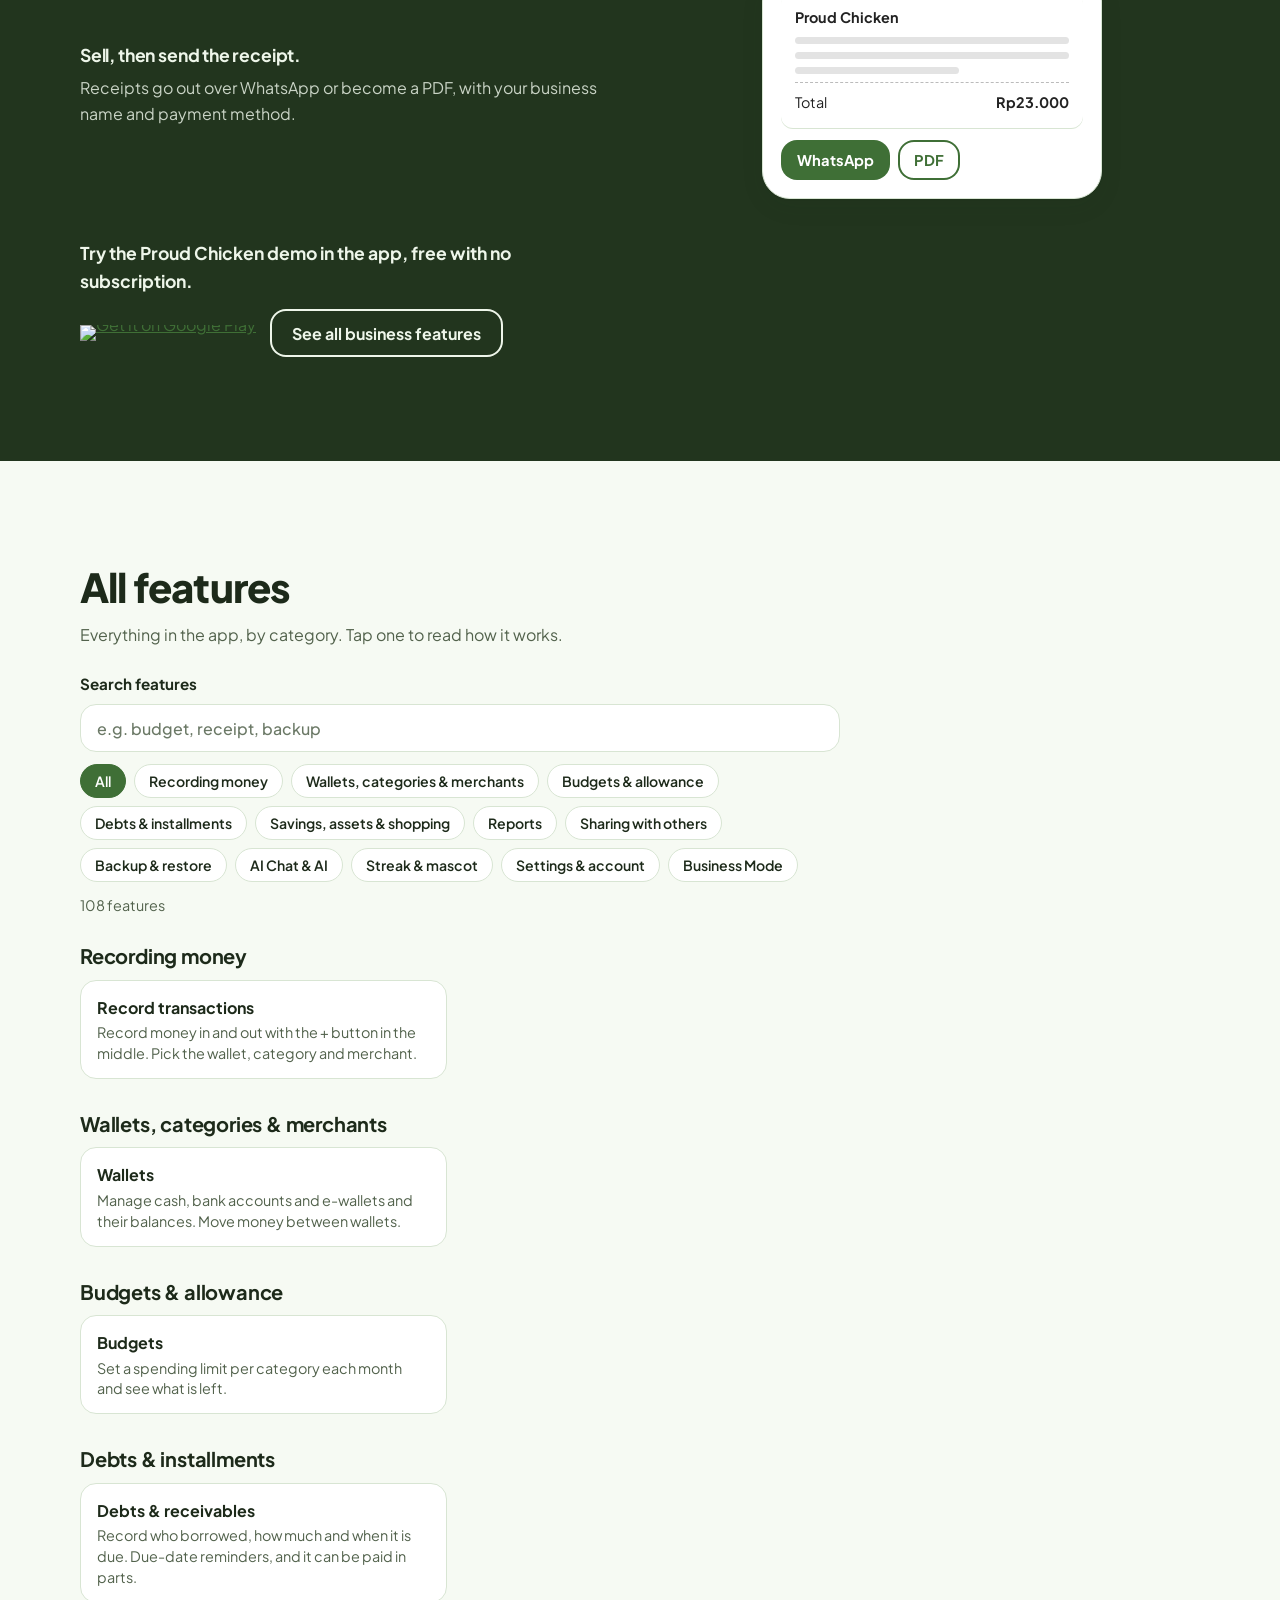
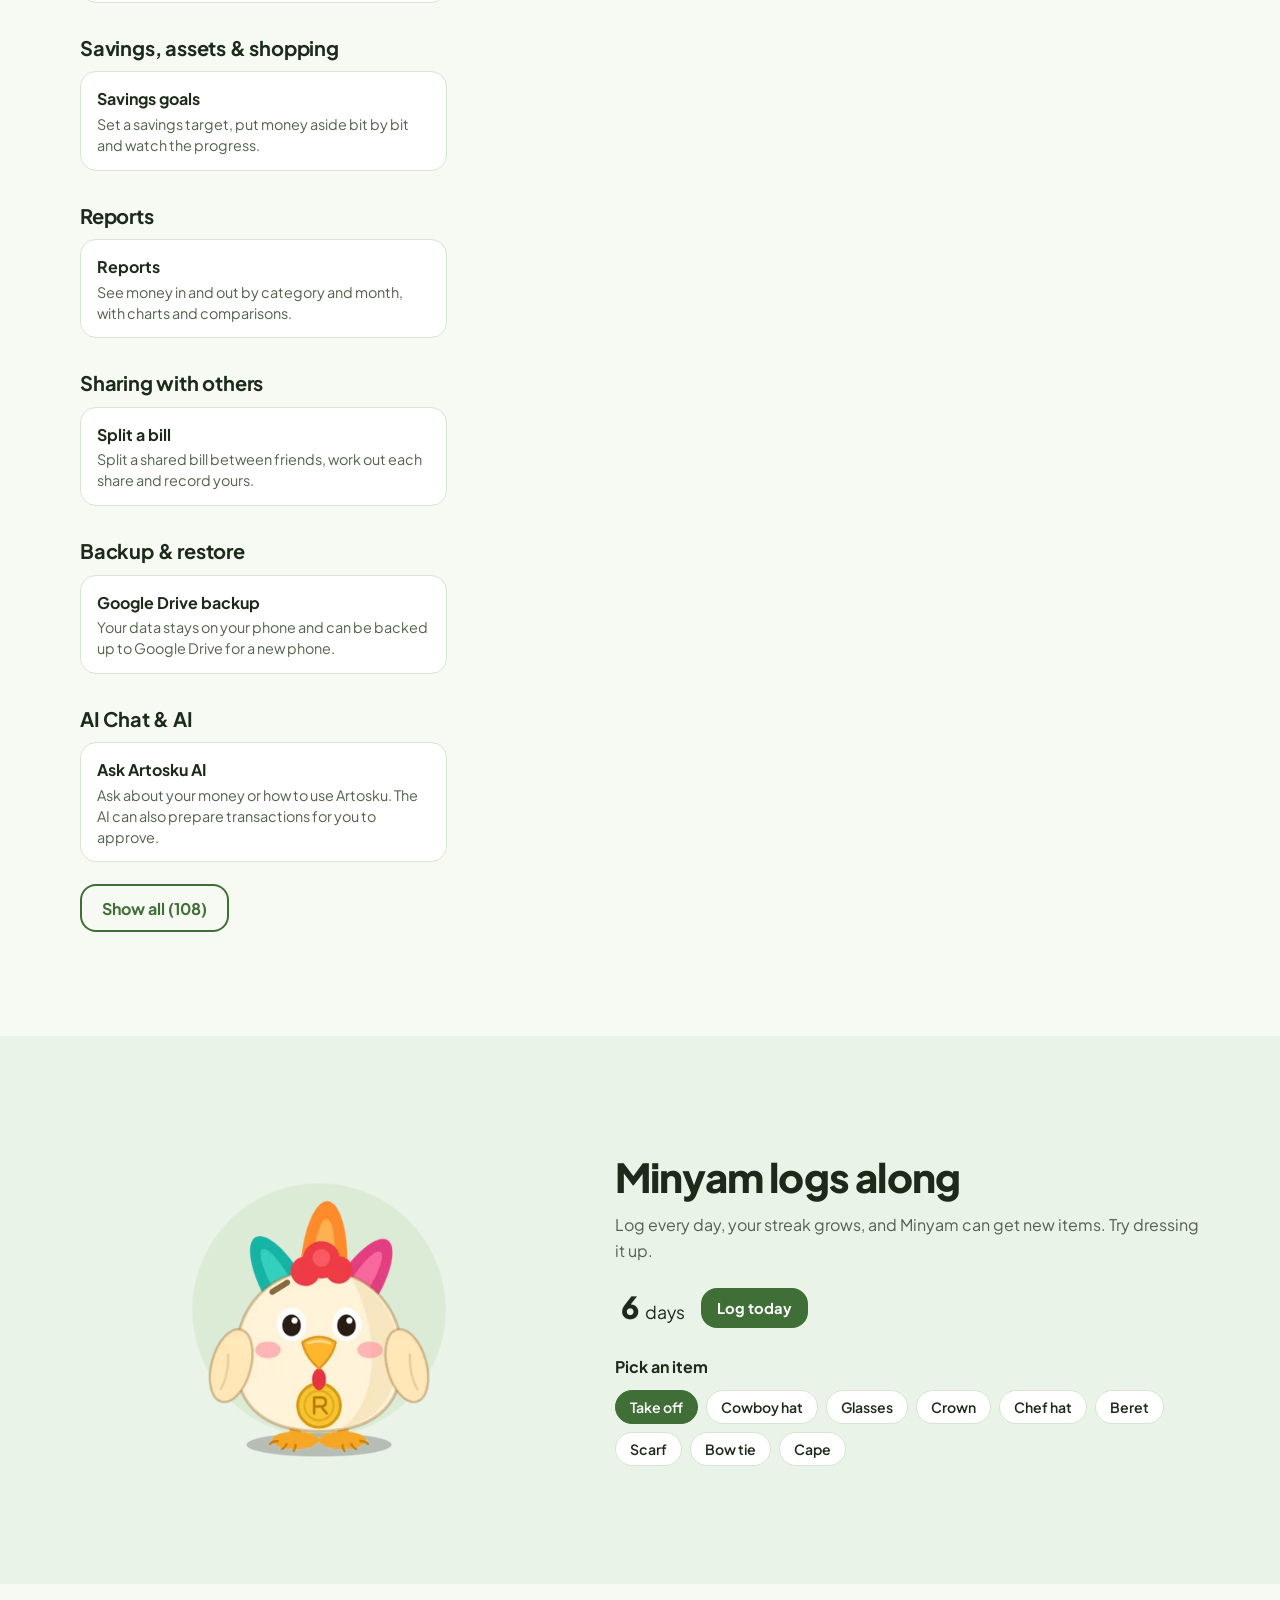
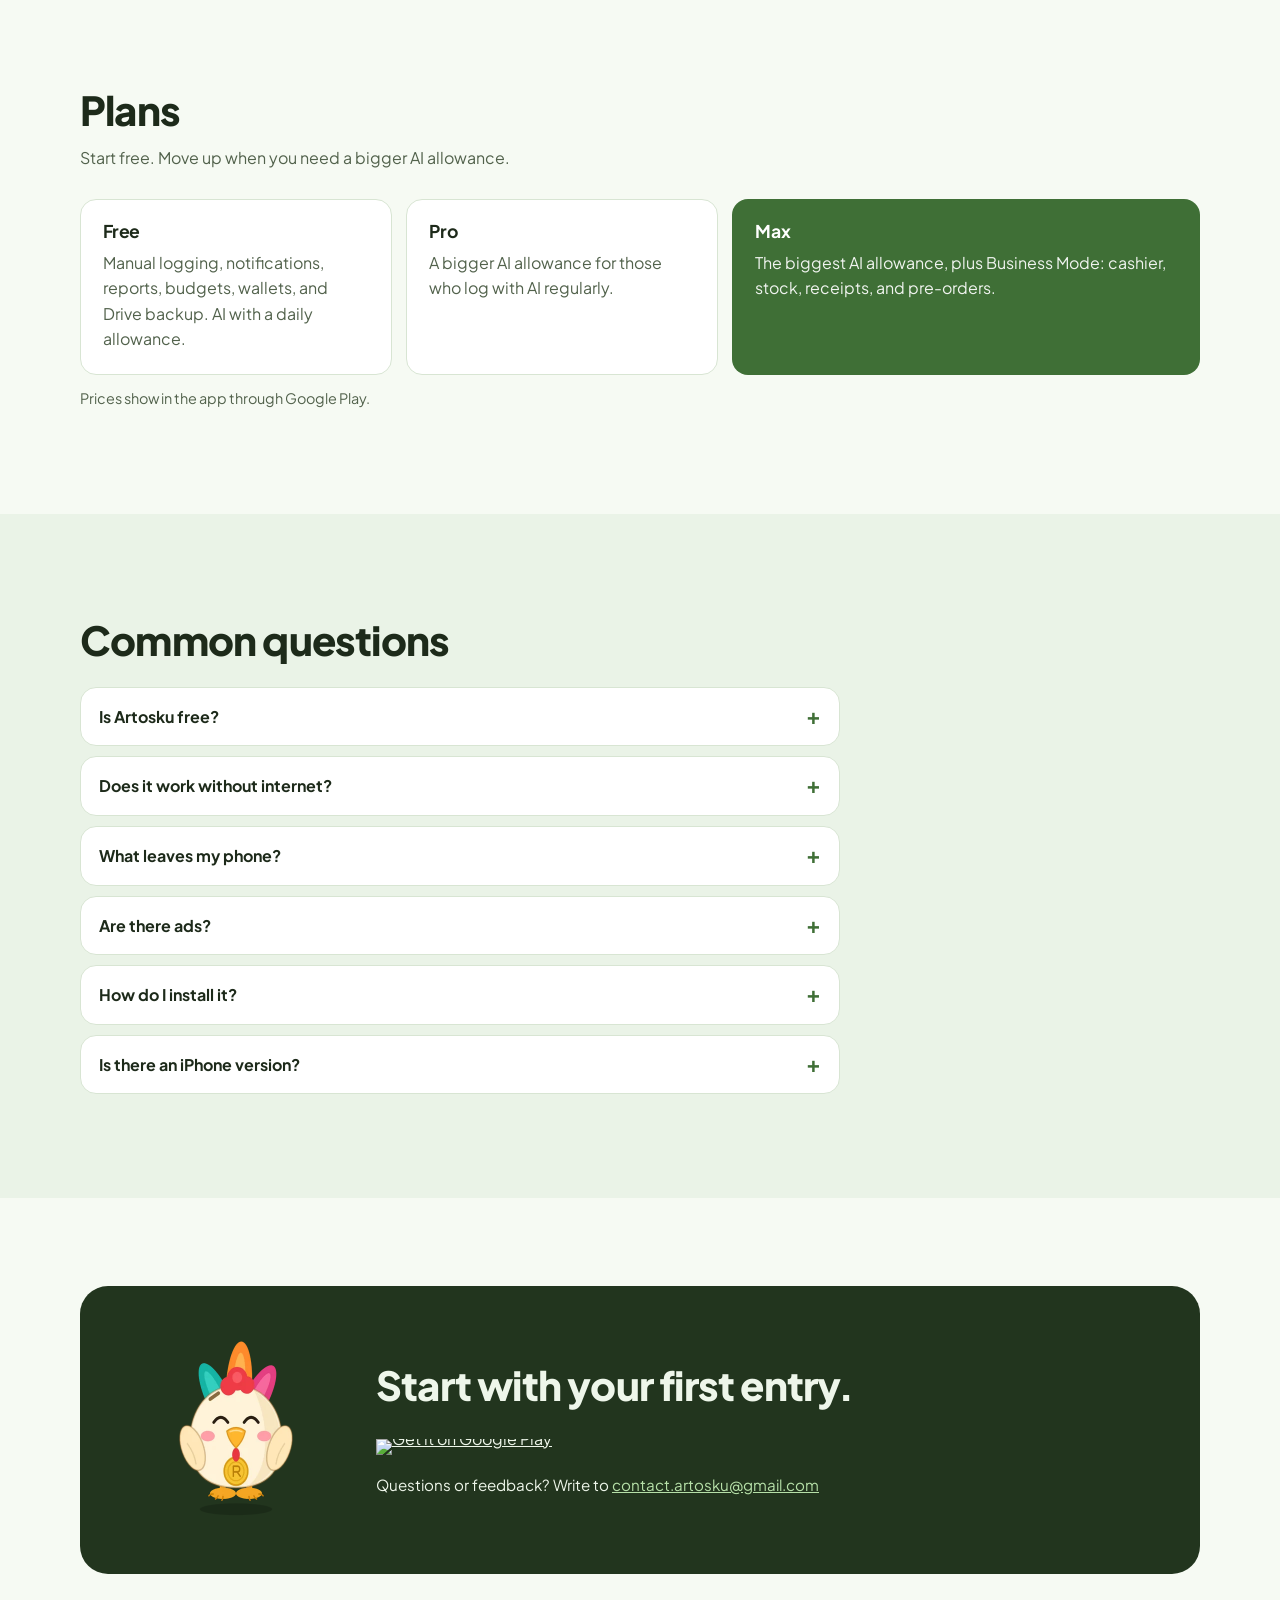
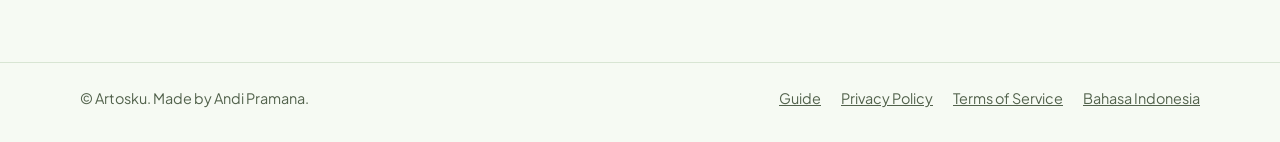
==== commit c6ff0e3a: "fix(web): new Artosku logo (outlined wordmark), light default with theme toggle, Minyam tap sound, Q" ====
--- a/en/index.html
+++ b/en/index.html
@@ -1,7 +1,8 @@
 <!doctype html>
-<html lang="en">
+<html lang="en" data-theme="light">
 <head>
 <meta charset="UTF-8" />
+<script>(function(){var t="light";try{var s=localStorage.getItem("artosku-theme");if(s==="dark"||s==="light")t=s}catch(e){}document.documentElement.setAttribute("data-theme",t);if(t==="dark"){document.addEventListener("DOMContentLoaded",function(){var m=document.querySelector('meta[name="theme-color"]');if(m)m.setAttribute("content","#131B11")})}})();</script>
 <meta name="viewport" content="width=device-width, initial-scale=1, viewport-fit=cover" />
 <title>Artosku | Track your money, data stays on your phone</title>
 <meta name="description" content="Log spending by typing, talking, or snapping a receipt. Your records stay on your phone. Minyam keeps you company. Free on Google Play." />
@@ -27,17 +28,18 @@
 <link rel="alternate" hreflang="en" href="https://artosku.my.id/en/" />
 <link rel="alternate" hreflang="x-default" href="https://artosku.my.id/" />
 </head>
-<body data-lang="en" data-asset="../" data-biz='{"biz_shop": "Proud Chicken", "biz_total": "Total", "biz_empty": "Tap a product, pick a payment, then make the receipt.", "biz_cart_empty": "Nothing picked yet.", "biz_thanks": "Thank you", "biz_paid": "Paid by", "biz_new": "New sale", "biz_make": "Make receipt", "biz_pays": ["Cash", "QRIS", "Transfer"], "biz_products": [["Smashed chicken", 18000], ["Iced tea", 5000], ["Rice", 5000], ["Fried tofu", 3000], ["Extra sambal", 2000]], "biz_date_label": "Today"}'>
+<body data-lang="en" data-asset="../" data-biz='{"biz_shop": "Proud Chicken", "biz_total": "Total", "biz_empty": "Tap a product, pick a payment, then make the receipt.", "biz_cart_empty": "Nothing picked yet.", "biz_thanks": "Thank you", "biz_qr_label": "Scan to get Artosku", "biz_paid": "Paid by", "biz_new": "New sale", "biz_make": "Make receipt", "biz_pays": ["Cash", "QRIS", "Transfer"], "biz_products": [["Smashed chicken", 18000], ["Iced tea", 5000], ["Rice", 5000], ["Fried tofu", 3000], ["Extra sambal", 2000]], "biz_date_label": "Today"}'>
 <a class="skip" href="#main">Skip to content</a>
 
 <header class="nav">
   <div class="wrap nav__in">
-    <a class="nav__brand" href="#top" aria-label="Artosku"><img src="../assets/logo-mark.png" alt="" width="34" height="34" /><span>Artosku</span></a>
+    <a class="nav__brand" href="#top" aria-label="Artosku"><img class="logo--light" src="../assets/logo-primer.svg" alt="Artosku" width="110" height="30" /><img class="logo--dark" src="../assets/logo-primer-inverted.svg" alt="" width="110" height="30" aria-hidden="true" /></a>
     <nav class="nav__links" aria-label="Menu">
       <a href="#coba">One sentence</a><a href="#cara">How to log</a><a href="#data">Your data</a><a href="#fitur">Features</a><a href="#bisnis">Business</a><a href="#minyam">Minyam</a><a href="#paket">Plans</a><a href="#faq">FAQ</a>
     </nav>
     <div class="nav__end">
       <a class="nav__lang" href="../" hreflang="id" lang="id">Bahasa Indonesia</a>
+      <button class="theme-toggle" id="themeToggle" type="button" aria-label="Theme" aria-pressed="false"><i class="ph ph-moon" aria-hidden="true"></i><i class="ph ph-sun" aria-hidden="true"></i></button>
       <a class="btn btn--small" href="#unduh">Get it</a>
     </div>
   </div>
@@ -57,9 +59,10 @@
     </div>
     <div class="hero__stage">
       <div class="bubble" id="heroBubble" aria-live="polite">Hi, Minyam's here. Tap Minyam.</div>
-      <button class="mascot mascot--hero" id="heroMascot" type="button" aria-label="Minyam, the Artosku mascot. Tap to say hi.">
+      <button class="mascot mascot--hero" id="heroMascot" type="button" data-minyam-tap aria-label="Minyam, the Artosku mascot. Tap to say hi.">
         <img id="heroMascotImg" src="../assets/minyam/idle.webp" alt="" width="400" height="400" fetchpriority="high" />
       </button>
+      <button class="sound-toggle" type="button" data-minyam-mute aria-pressed="false" aria-label="Sound"><i class="ph ph-speaker-high" aria-hidden="true"></i><i class="ph ph-speaker-slash" aria-hidden="true"></i></button>
     </div>
   </div>
 </section>
@@ -255,7 +258,7 @@
 <section class="sec sec--tint" id="minyam">
   <div class="wrap minyam">
     <div class="minyam__stage" aria-label="Minyam wearing an item">
-      <img id="wearImg" src="../assets/minyam/idle.webp" alt="" width="400" height="400" loading="lazy" />
+      <img id="wearImg" data-minyam-tap src="../assets/minyam/idle.webp" alt="" width="400" height="400" loading="lazy" />
     </div>
     <div class="minyam__copy">
       <h2>Minyam logs along</h2>
@@ -309,6 +312,8 @@
   </div>
 </footer>
 
+<script src="../js/theme.js" defer></script>
+<script src="../js/minyam-sound.js" defer></script>
 <script src="../js/home.js" defer></script>
 </body>
 </html>
--- a/css/home.css
+++ b/css/home.css
@@ -1,7 +1,8 @@
-/* Landing page artosku.my.id. One theme family (light, with a dark twin under prefers-color-scheme).
+/* Landing page artosku.my.id. One theme family (light by default, dark twin under [data-theme=dark], chosen by the visitor).
    Shape rule: 16px for cards, inputs and buttons; pills only for chips and badges. One accent: matcha green.
    Coral is used only for the streak flame. */
 :root {
+  color-scheme: light;
   --bg: #f6faf3;
   --surface: #ffffff;
   --tint: #eaf3e7;
@@ -18,8 +19,9 @@
   --r: 16px;
   --font: 'Plus Jakarta Sans', system-ui, -apple-system, 'Segoe UI', Roboto, sans-serif;
 }
-@media (prefers-color-scheme: dark) {
-  :root {
+@media all {
+  :root[data-theme="dark"] {
+    color-scheme: dark;
     --bg: #131b11;
     --surface: #1b2718;
     --tint: #182415;
@@ -63,7 +65,19 @@
 .nav { position: sticky; top: 0; z-index: 20; background: color-mix(in srgb, var(--bg) 92%, transparent); border-bottom: 1px solid var(--line); backdrop-filter: blur(10px); }
 .nav__in { display: flex; align-items: center; justify-content: space-between; height: 64px; gap: 16px; }
 .nav__brand { display: inline-flex; align-items: center; gap: 8px; color: var(--ink); text-decoration: none; font-weight: 800; font-size: 1.2rem; letter-spacing: -.02em; }
-.nav__brand img { display: block; height: 34px; width: 34px; }
+.nav__brand img { display: block; height: 30px; width: auto; }
+.nav__brand .logo--dark, :root[data-theme="dark"] .nav__brand .logo--light { display: none; }
+:root[data-theme="dark"] .nav__brand .logo--dark { display: block; }
+.theme-toggle { display: inline-grid; place-items: center; width: 40px; height: 40px; border: 1.5px solid var(--line); border-radius: var(--r); background: var(--surface); color: var(--ink); font-size: 1.2rem; cursor: pointer; }
+.theme-toggle:hover { border-color: var(--brand); }
+.theme-toggle .ph-sun { display: none; }
+:root[data-theme="dark"] .theme-toggle .ph-sun { display: block; }
+:root[data-theme="dark"] .theme-toggle .ph-moon { display: none; }
+.sound-toggle { display: inline-grid; place-items: center; width: 36px; height: 36px; border: 1.5px solid var(--line); border-radius: var(--r); background: var(--surface); color: var(--muted); font-size: 1.1rem; cursor: pointer; }
+.sound-toggle:hover { border-color: var(--brand); color: var(--ink); }
+.sound-toggle .ph-speaker-slash { display: none; }
+.sound-toggle[aria-pressed="true"] .ph-speaker-high { display: none; }
+.sound-toggle[aria-pressed="true"] .ph-speaker-slash { display: block; }
 .nw { white-space: nowrap; }
 .nav__links { display: none; gap: 20px; }
 .nav__links a { color: var(--ink); text-decoration: none; font-weight: 600; font-size: .94rem; white-space: nowrap; }
@@ -145,7 +159,7 @@
 .txc span { color: var(--muted); font-size: .88rem; }
 .txc strong { font-size: .8rem; letter-spacing: .02em; color: var(--kind); font-weight: 800; }
 .txc--in { --kind: var(--brand); } .txc--out { --kind: #b8443a; } .txc--xfer { --kind: #3c6ea6; }
-@media (prefers-color-scheme: dark) { .txc--out { --kind: #f0907f; } .txc--xfer { --kind: #8db5e6; } }
+:root[data-theme="dark"] .txc--out { --kind: #f0907f; } :root[data-theme="dark"] .txc--xfer { --kind: #8db5e6; }
 .txsum { margin-top: 12px; font-weight: 700; display: flex; flex-wrap: wrap; gap: 4px 14px; }
 .txsum span { font-weight: 600; color: var(--muted); }
 @keyframes rise { from { opacity: 0; transform: translateY(8px); } to { opacity: 1; transform: none; } }
@@ -332,3 +346,8 @@
 .biz-cta__row { display: flex; flex-wrap: wrap; gap: 14px; align-items: center; }
 @media (min-width: 880px) { .pos { grid-template-columns: 1fr 1fr; gap: 40px; } .pos__out { grid-template-columns: 120px 1fr; } }
 .sec--deep .phone .btn--ghost { color: var(--brand); box-shadow: inset 0 0 0 2px var(--brand); }
+
+.hero__stage .sound-toggle { position: absolute; right: 8px; bottom: 8px; }
+.receipt .qr { display: grid; justify-items: center; gap: 4px; margin: 12px 0 4px; }
+.receipt .qr img { width: 120px; height: 120px; background: #fff; image-rendering: pixelated; border-radius: 4px; }
+.receipt .qr small { font: 600 .74rem var(--font); color: #5a6654; }
